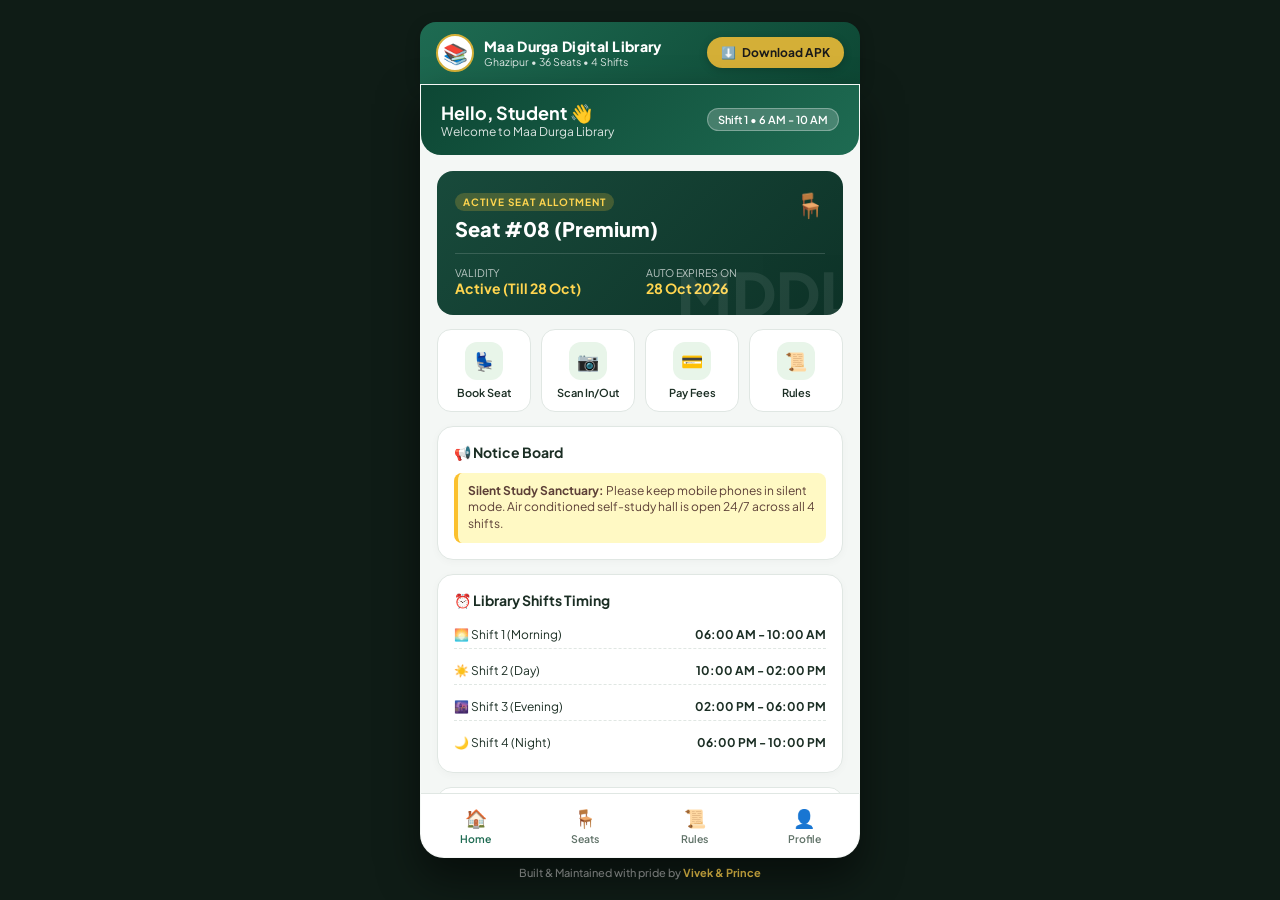
==== index.html @ 55b8a82a "feat: add database optimizations and UI transitions - Add database indices for query performance - E" ====
<!DOCTYPE html>
<html lang="en">
<head>
  <meta charset="UTF-8" />
  <meta name="viewport" content="width=device-width, initial-scale=1.0, maximum-scale=1.0, user-scalable=no" />
  <title>Maa Durga Digital Library</title>
  <link rel="preconnect" href="https://fonts.googleapis.com">
  <link rel="preconnect" href="https://fonts.gstatic.com" crossorigin>
  <link href="https://fonts.googleapis.com/css2?family=Plus+Jakarta+Sans:wght@400;500;600;700;800&display=swap" rel="stylesheet">
  <style>
    :root {
      --primary: #1E6B52;
      --primary-dark: #0D4734;
      --primary-light: #E8F5E9;
      --accent: #D4AF37;
      --bg: #F4F7F5;
      --surface: #FFFFFF;
      --text: #1B2E24;
      --muted: #617369;
      --border: #E0E7E3;
      --danger: #D32F2F;
      --warning: #F57C00;
      --success: #2E7D32;
    }

    * {
      box-sizing: border-box;
      margin: 0;
      padding: 0;
      font-family: 'Plus Jakarta Sans', sans-serif;
      -webkit-tap-highlight-color: transparent;
    }

    body {
      background: #0f1c16;
      color: var(--text);
      min-height: 100vh;
      display: flex;
      flex-direction: column;
      align-items: center;
      justify-content: center;
      padding: 12px;
    }

    /* Top banner bar */
    .top-action-bar {
      width: 100%;
      max-width: 440px;
      background: linear-gradient(135deg, #1E6B52, #0D4734);
      color: white;
      padding: 12px 16px;
      border-radius: 16px 16px 0 0;
      display: flex;
      align-items: center;
      justify-content: space-between;
      box-shadow: 0 4px 15px rgba(0,0,0,0.2);
    }

    .brand-info {
      display: flex;
      align-items: center;
      gap: 10px;
    }

    .brand-logo {
      width: 38px;
      height: 38px;
      background: white;
      border-radius: 50%;
      display: flex;
      align-items: center;
      justify-content: center;
      font-size: 20px;
      border: 2px solid var(--accent);
    }

    .brand-text h1 {
      font-size: 14px;
      font-weight: 800;
      letter-spacing: 0.3px;
    }

    .brand-text p {
      font-size: 10.5px;
      opacity: 0.85;
    }

    .btn-download {
      background: #D4AF37;
      color: #1A1A1A;
      font-weight: 700;
      font-size: 12px;
      padding: 8px 14px;
      border-radius: 20px;
      text-decoration: none;
      display: flex;
      align-items: center;
      gap: 6px;
      box-shadow: 0 2px 8px rgba(0,0,0,0.2);
      transition: transform 0.2s, background 0.2s;
    }

    .btn-download:hover {
      background: #E5C158;
      transform: scale(1.03);
    }

    /* Phone container */
    .phone-mockup {
      width: 100%;
      max-width: 440px;
      height: 86vh;
      max-height: 880px;
      background: var(--bg);
      border-radius: 0 0 24px 24px;
      overflow: hidden;
      display: flex;
      flex-direction: column;
      position: relative;
      box-shadow: 0 20px 40px rgba(0,0,0,0.5);
      border: 1px solid rgba(255,255,255,0.1);
    }

    /* Screen Views */
    .screen {
      flex: 1;
      overflow-y: auto;
      display: none;
      flex-direction: column;
      padding-bottom: 70px;
    }

    .screen.active {
      display: flex;
    }

    /* Header in App */
    .app-header {
      background: linear-gradient(135deg, var(--primary-dark), var(--primary));
      color: white;
      padding: 16px 20px;
      border-radius: 0 0 20px 20px;
      position: sticky;
      top: 0;
      z-index: 10;
    }

    .header-content {
      display: flex;
      justify-content: space-between;
      align-items: center;
    }

    .greeting {
      font-size: 18px;
      font-weight: 700;
    }

    .sub-greeting {
      font-size: 12px;
      opacity: 0.85;
    }

    .badge-shift {
      background: rgba(255,255,255,0.2);
      padding: 4px 10px;
      border-radius: 12px;
      font-size: 11px;
      font-weight: 600;
      border: 1px solid rgba(255,255,255,0.3);
    }

    /* Content Cards */
    .container {
      padding: 16px;
      display: flex;
      flex-direction: column;
      gap: 14px;
    }

    .card {
      background: var(--surface);
      border-radius: 16px;
      padding: 16px;
      border: 1px solid var(--border);
      box-shadow: 0 2px 8px rgba(0,0,0,0.03);
    }

    .card-title {
      font-size: 14px;
      font-weight: 700;
      color: var(--text);
      margin-bottom: 12px;
      display: flex;
      align-items: center;
      gap: 8px;
    }

    /* Membership status banner */
    .membership-card {
      background: linear-gradient(135deg, #184A3B, #0E3328);
      color: white;
      border-radius: 16px;
      padding: 18px;
      position: relative;
      overflow: hidden;
    }

    .membership-card::after {
      content: 'MDDL';
      position: absolute;
      right: -10px;
      bottom: -15px;
      font-size: 60px;
      font-weight: 900;
      opacity: 0.08;
      pointer-events: none;
    }

    .mem-grid {
      display: grid;
      grid-template-columns: 1fr 1fr;
      gap: 12px;
      margin-top: 12px;
      border-top: 1px solid rgba(255,255,255,0.15);
      padding-top: 12px;
    }

    .mem-item p {
      font-size: 10.5px;
      opacity: 0.7;
    }

    .mem-item h4 {
      font-size: 14px;
      font-weight: 700;
      color: #FFD54F;
    }

    /* Quick Actions */
    .action-grid {
      display: grid;
      grid-template-columns: repeat(4, 1fr);
      gap: 10px;
    }

    .action-btn {
      background: white;
      border: 1px solid var(--border);
      border-radius: 14px;
      padding: 12px 6px;
      display: flex;
      flex-direction: column;
      align-items: center;
      gap: 6px;
      cursor: pointer;
      transition: 0.2s;
    }

    .action-btn:hover {
      background: var(--primary-light);
      border-color: var(--primary);
    }

    .action-icon {
      width: 38px;
      height: 38px;
      background: var(--primary-light);
      border-radius: 12px;
      display: flex;
      align-items: center;
      justify-content: center;
      font-size: 18px;
    }

    .action-label {
      font-size: 11px;
      font-weight: 600;
      color: var(--text);
      text-align: center;
    }

    /* Shifts Tabs */
    .shifts-tab {
      display: flex;
      gap: 8px;
      overflow-x: auto;
      padding-bottom: 6px;
    }

    .shift-chip {
      background: white;
      border: 1px solid var(--border);
      padding: 8px 14px;
      border-radius: 20px;
      font-size: 12px;
      font-weight: 600;
      white-space: nowrap;
      cursor: pointer;
    }

    .shift-chip.active {
      background: var(--primary);
      color: white;
      border-color: var(--primary);
    }

    /* Seat Grid (36 Seats) */
    .seat-grid {
      display: grid;
      grid-template-columns: repeat(6, 1fr);
      gap: 8px;
      margin-top: 10px;
    }

    .seat-item {
      aspect-ratio: 1;
      border-radius: 10px;
      border: 1.5px solid var(--border);
      background: white;
      display: flex;
      flex-direction: column;
      align-items: center;
      justify-content: center;
      font-size: 11px;
      font-weight: 700;
      cursor: pointer;
      transition: 0.15s;
    }

    .seat-item.available {
      background: #E8F5E9;
      border-color: #81C784;
      color: #2E7D32;
    }

    .seat-item.occupied {
      background: #FFEBEE;
      border-color: #E57373;
      color: #C62828;
      cursor: not-allowed;
      opacity: 0.75;
    }

    .seat-item.selected {
      background: var(--primary);
      color: white;
      border-color: var(--accent);
      transform: scale(1.05);
      box-shadow: 0 3px 8px rgba(30,107,82,0.4);
    }

    /* Legend */
    .legend-row {
      display: flex;
      justify-content: space-around;
      margin-top: 12px;
      font-size: 11px;
      font-weight: 600;
    }

    .legend-item {
      display: flex;
      align-items: center;
      gap: 6px;
    }

    .dot {
      width: 10px;
      height: 10px;
      border-radius: 3px;
    }

    /* Bottom Navigation Bar */
    .bottom-nav {
      position: absolute;
      bottom: 0;
      left: 0;
      right: 0;
      background: white;
      border-top: 1px solid var(--border);
      display: flex;
      justify-content: space-around;
      padding: 8px 0;
      z-index: 20;
    }

    .nav-item {
      display: flex;
      flex-direction: column;
      align-items: center;
      gap: 3px;
      color: var(--muted);
      cursor: pointer;
      font-size: 10.5px;
      font-weight: 600;
      flex: 1;
      padding: 4px 0;
    }

    .nav-item.active {
      color: var(--primary);
    }

    .nav-item .nav-icon {
      font-size: 18px;
    }

    /* Modal / Popups */
    .modal-overlay {
      display: none;
      position: absolute;
      top: 0;
      left: 0;
      right: 0;
      bottom: 0;
      background: rgba(0,0,0,0.6);
      z-index: 100;
      align-items: center;
      justify-content: center;
      padding: 20px;
    }

    .modal-overlay.active {
      display: flex;
    }

    .modal-box {
      background: white;
      border-radius: 20px;
      padding: 22px;
      width: 100%;
      max-width: 360px;
      text-align: center;
      animation: popIn 0.25s ease-out;
    }

    @keyframes popIn {
      from { transform: scale(0.9); opacity: 0; }
      to { transform: scale(1); opacity: 1; }
    }

    .btn-primary {
      background: var(--primary);
      color: white;
      border: none;
      padding: 12px 18px;
      border-radius: 12px;
      font-weight: 700;
      font-size: 14px;
      width: 100%;
      cursor: pointer;
      margin-top: 14px;
    }

    .btn-secondary {
      background: transparent;
      color: var(--muted);
      border: none;
      padding: 8px;
      font-size: 12px;
      cursor: pointer;
      margin-top: 6px;
    }

    /* Dev branding tag */
    .dev-badge {
      text-align: center;
      font-size: 11px;
      color: rgba(255,255,255,0.6);
      margin-top: 8px;
      font-weight: 500;
    }

    .dev-badge strong {
      color: #FFD54F;
    }
  </style>
</head>
<body>

  <!-- Top Action Bar with Download APK Button -->
  <div class="top-action-bar">
    <div class="brand-info">
      <div class="brand-logo">📚</div>
      <div class="brand-text">
        <h1>Maa Durga Digital Library</h1>
        <p>Ghazipur • 36 Seats • 4 Shifts</p>
      </div>
    </div>
    <!-- Direct link to release APK in repo -->
    <a href="https://github.com/vivekverma32445/digital-library-app/releases/latest" id="apkDownloadLink" class="btn-download" target="_blank">
      <span>⬇️</span> Download APK
    </a>
  </div>

  <!-- Mobile Screen Mockup -->
  <div class="phone-mockup">

    <!-- SCREEN 1: HOME SCREEN -->
    <div id="screen-home" class="screen active">
      <div class="app-header">
        <div class="header-content">
          <div>
            <div class="greeting">Hello, Student 👋</div>
            <div class="sub-greeting">Welcome to Maa Durga Library</div>
          </div>
          <div class="badge-shift">Shift 1 • 6 AM - 10 AM</div>
        </div>
      </div>

      <div class="container">
        <!-- Membership Card -->
        <div class="membership-card">
          <div style="display:flex; justify-content:space-between; align-items:flex-start;">
            <div>
              <span style="font-size:10px; text-transform:uppercase; letter-spacing:1px; background:rgba(212,175,55,0.25); color:#FFD54F; padding:3px 8px; border-radius:10px; font-weight:700;">Active Seat Allotment</span>
              <h3 style="font-size:20px; font-weight:800; margin-top:6px;">Seat #08 (Premium)</h3>
            </div>
            <span style="font-size:24px;">🪑</span>
          </div>
          <div class="mem-grid">
            <div class="mem-item">
              <p>VALIDITY</p>
              <h4>Active (Till 28 Oct)</h4>
            </div>
            <div class="mem-item">
              <p>AUTO EXPIRES ON</p>
              <h4>28 Oct 2026</h4>
            </div>
          </div>
        </div>

        <!-- Quick Actions -->
        <div class="action-grid">
          <div class="action-btn" onclick="showScreen('screen-seats')">
            <div class="action-icon">💺</div>
            <div class="action-label">Book Seat</div>
          </div>
          <div class="action-btn" onclick="showQrModal()">
            <div class="action-icon">📷</div>
            <div class="action-label">Scan In/Out</div>
          </div>
          <div class="action-btn" onclick="showPayModal()">
            <div class="action-icon">💳</div>
            <div class="action-label">Pay Fees</div>
          </div>
          <div class="action-btn" onclick="showScreen('screen-rules')">
            <div class="action-icon">📜</div>
            <div class="action-label">Rules</div>
          </div>
        </div>

        <!-- Library Announcements -->
        <div class="card">
          <div class="card-title">📢 Notice Board</div>
          <div style="background:#FFF9C4; border-left:4px solid #FBC02D; padding:10px; border-radius:8px; font-size:12px; color:#5D4037; line-height:1.4;">
            <strong>Silent Study Sanctuary:</strong> Please keep mobile phones in silent mode. Air conditioned self-study hall is open 24/7 across all 4 shifts.
          </div>
        </div>

        <!-- Shifts Timetable -->
        <div class="card">
          <div class="card-title">⏰ Library Shifts Timing</div>
          <div style="display:flex; flex-direction:column; gap:8px; font-size:12px;">
            <div style="display:flex; justify-content:space-between; padding:6px 0; border-bottom:1px dashed var(--border);">
              <span>🌅 Shift 1 (Morning)</span>
              <strong>06:00 AM - 10:00 AM</strong>
            </div>
            <div style="display:flex; justify-content:space-between; padding:6px 0; border-bottom:1px dashed var(--border);">
              <span>☀️ Shift 2 (Day)</span>
              <strong>10:00 AM - 02:00 PM</strong>
            </div>
            <div style="display:flex; justify-content:space-between; padding:6px 0; border-bottom:1px dashed var(--border);">
              <span>🌆 Shift 3 (Evening)</span>
              <strong>02:00 PM - 06:00 PM</strong>
            </div>
            <div style="display:flex; justify-content:space-between; padding:6px 0;">
              <span>🌙 Shift 4 (Night)</span>
              <strong>06:00 PM - 10:00 PM</strong>
            </div>
          </div>
        </div>

        <!-- Developer Attribution -->
        <div style="text-align:center; padding:12px; background:white; border-radius:14px; border:1px solid var(--border);">
          <div style="font-size:12px; font-weight:700; color:var(--primary);">Created by Vivek & Prince</div>
          <div style="font-size:10px; color:var(--muted); margin-top:2px;">Lead Software Developers • Maa Durga Digital Library App</div>
        </div>
      </div>
    </div>

    <!-- SCREEN 2: SEATS SELECTION (36 Seats) -->
    <div id="screen-seats" class="screen">
      <div class="app-header">
        <div class="header-content">
          <div class="greeting">Seat Allocation (36 Seats)</div>
          <div style="font-size:11px; opacity:0.9;">Multi-Shift Booking Enabled</div>
        </div>
      </div>

      <div class="container">
        <!-- Shift Selector Chips -->
        <div class="shifts-tab">
          <div class="shift-chip active" onclick="selectShift(1, this)">Shift 1 (6AM-10AM)</div>
          <div class="shift-chip" onclick="selectShift(2, this)">Shift 2 (10AM-2PM)</div>
          <div class="shift-chip" onclick="selectShift(3, this)">Shift 3 (2PM-6PM)</div>
          <div class="shift-chip" onclick="selectShift(4, this)">Shift 4 (6PM-10PM)</div>
        </div>

        <!-- Seats Grid -->
        <div class="card">
          <div style="display:flex; justify-content:space-between; align-items:center;">
            <div class="card-title" style="margin-bottom:0;">Select Your Seat</div>
            <span id="seat-status-text" style="font-size:11px; font-weight:600; color:var(--primary);">Seat #08 Selected</span>
          </div>

          <div class="seat-grid" id="seatsContainer">
            <!-- 36 Seats rendered via JS -->
          </div>

          <!-- Legend -->
          <div class="legend-row">
            <div class="legend-item"><span class="dot" style="background:#81C784;"></span> Available</div>
            <div class="legend-item"><span class="dot" style="background:#E57373;"></span> Occupied</div>
            <div class="legend-item"><span class="dot" style="background:#1E6B52;"></span> Selected</div>
          </div>
        </div>

        <button class="btn-primary" onclick="showBookingConfirm()">Proceed with Selected Seat</button>
      </div>
    </div>

    <!-- SCREEN 3: RULES & COMPLAINTS -->
    <div id="screen-rules" class="screen">
      <div class="app-header">
        <div class="header-content">
          <div class="greeting">Rules & Help Desk</div>
          <div style="font-size:11px; opacity:0.9;">Direct Admin Response</div>
        </div>
      </div>

      <div class="container">
        <div class="card">
          <div class="card-title">📖 Library Sanctuary Rules</div>
          <ul style="font-size:12px; color:#444; line-height:1.6; padding-left:18px;">
            <li>Pin-drop silence must be maintained in the study hall.</li>
            <li>Seat is allotted for chosen shift only; extend via app for multiple shifts.</li>
            <li>High speed WiFi & RO chilled water is free for all members.</li>
            <li>QR Code scanning is mandatory during entry and exit.</li>
          </ul>
        </div>

        <div class="card">
          <div class="card-title">✍️ Submit Feedback / Complaint</div>
          <input type="text" placeholder="Your Name" style="width:100%; padding:10px; border-radius:8px; border:1px solid var(--border); font-size:12px; margin-bottom:8px;">
          <textarea placeholder="Describe your complaint (AC, Light, WiFi, Noise)..." rows="3" style="width:100%; padding:10px; border-radius:8px; border:1px solid var(--border); font-size:12px;"></textarea>
          <button class="btn-primary" onclick="alert('Complaint submitted successfully! Admin will reply shortly in your notifications.')">Send to Admin</button>
        </div>
      </div>
    </div>

    <!-- SCREEN 4: PROFILE & ABOUT -->
    <div id="screen-profile" class="screen">
      <div class="app-header">
        <div class="header-content">
          <div class="greeting">Student Profile</div>
          <div style="font-size:11px; opacity:0.9;">Maa Durga Digital Library</div>
        </div>
      </div>

      <div class="container">
        <div class="card" style="text-align:center; padding:24px 16px;">
          <div style="width:70px; height:70px; background:var(--primary-light); border:2px solid var(--primary); border-radius:50%; margin:0 auto 10px; display:flex; align-items:center; justify-content:center; font-size:32px;">
            👤
          </div>
          <h3 style="font-size:17px; font-weight:700;">Vivek Verma</h3>
          <p style="font-size:12px; color:var(--muted); margin-top:2px;">ID: DL-2026-00042 • Member</p>
          <div style="display:inline-block; background:#E8F5E9; color:#2E7D32; font-size:11px; font-weight:700; padding:4px 12px; border-radius:20px; margin-top:8px;">
            Active Admission
          </div>
        </div>

        <div class="card">
          <div class="card-title">👨‍💻 Developer Credits</div>
          <p style="font-size:12.5px; line-height:1.5; color:#333;">
            This complete digital library self-study system is built and maintained by:
          </p>
          <div style="margin-top:10px; padding:12px; background:var(--primary-light); border-radius:10px; border:1px solid rgba(30,107,82,0.2);">
            <strong style="color:var(--primary); font-size:14px;">Vivek & Prince</strong>
            <div style="font-size:11px; color:#555; margin-top:2px;">Lead Software Architects & Android Developers</div>
          </div>
        </div>

        <div class="card">
          <div class="card-title">📱 Download App for Android</div>
          <p style="font-size:12px; color:#555; margin-bottom:12px;">
            Install the native Android app on your phone for offline QR access and daily notifications.
          </p>
          <a href="https://github.com/vivekverma32445/digital-library-app/releases/latest" class="btn-primary" style="display:block; text-align:center; text-decoration:none;">Download APK Now</a>
        </div>
      </div>
    </div>

    <!-- Bottom Navigation Bar -->
    <div class="bottom-nav">
      <div class="nav-item active" onclick="showScreen('screen-home', this)">
        <span class="nav-icon">🏠</span>
        <span>Home</span>
      </div>
      <div class="nav-item" onclick="showScreen('screen-seats', this)">
        <span class="nav-icon">🪑</span>
        <span>Seats</span>
      </div>
      <div class="nav-item" onclick="showScreen('screen-rules', this)">
        <span class="nav-icon">📜</span>
        <span>Rules</span>
      </div>
      <div class="nav-item" onclick="showScreen('screen-profile', this)">
        <span class="nav-icon">👤</span>
        <span>Profile</span>
      </div>
    </div>

    <!-- MODAL: QR SCANNER -->
    <div id="modal-qr" class="modal-overlay">
      <div class="modal-box">
        <div style="font-size:40px; margin-bottom:10px;">📸</div>
        <h3 style="font-size:16px; font-weight:700;">Library Attendance Scanner</h3>
        <p style="font-size:12px; color:var(--muted); margin:8px 0 16px;">Scan the entrance QR code at Maa Durga Library Gate to mark In/Out attendance.</p>
        <div style="width:160px; height:160px; border:3px dashed var(--primary); border-radius:16px; margin:0 auto; display:flex; align-items:center; justify-content:center; background:#FAFAFA;">
          <span style="font-size:12px; color:var(--muted);">Align QR in frame</span>
        </div>
        <button class="btn-primary" onclick="alert('Attendance Marked: Checked-IN Successfully at ' + new Date().toLocaleTimeString()); hideModal('modal-qr')">Simulate Scan In</button>
        <button class="btn-secondary" onclick="hideModal('modal-qr')">Close</button>
      </div>
    </div>

    <!-- MODAL: PAYMENT QR -->
    <div id="modal-pay" class="modal-overlay">
      <div class="modal-box">
        <div style="font-size:36px; margin-bottom:6px;">💳</div>
        <h3 style="font-size:16px; font-weight:700;">UPI Fee Payment</h3>
        <p style="font-size:12px; color:var(--muted); margin-bottom:14px;">Scan with PhonePe / GPay / Paytm</p>
        <div style="background:#F5F5F5; padding:12px; border-radius:12px; display:inline-block; border:1px solid #DDD;">
          <div style="font-size:80px; line-height:1;">🏁</div>
          <div style="font-size:11px; font-weight:700; color:var(--primary); margin-top:4px;">UPI: library@upi</div>
        </div>
        <p style="font-size:13px; font-weight:700; color:var(--text); margin-top:10px;">Monthly Fee: ₹400 / Shift</p>
        <button class="btn-primary" onclick="alert('Payment Proof Submitted! Admin will verify and activate your seat.'); hideModal('modal-pay')">I Have Paid (Submit Proof)</button>
        <button class="btn-secondary" onclick="hideModal('modal-pay')">Close</button>
      </div>
    </div>

  </div>

  <div class="dev-badge">
    Built & Maintained with pride by <strong>Vivek & Prince</strong>
  </div>

  <script>
    // Tab Navigation Logic
    function showScreen(screenId, navEl) {
      document.querySelectorAll('.screen').forEach(s => s.classList.remove('active'));
      document.getElementById(screenId).classList.add('active');

      if (navEl) {
        document.querySelectorAll('.nav-item').forEach(n => n.classList.remove('active'));
        navEl.classList.add('active');
      }
    }

    function showQrModal() {
      document.getElementById('modal-qr').classList.add('active');
    }

    function showPayModal() {
      document.getElementById('modal-pay').classList.add('active');
    }

    function hideModal(id) {
      document.getElementById(id).classList.remove('active');
    }

    // 36 Seats Generator with state
    let selectedSeat = 8;
    const occupiedSeatsByShift = {
      1: [2, 5, 8, 14, 19, 23, 30],
      2: [1, 3, 7, 12, 22, 28, 35],
      3: [4, 9, 15, 18, 26, 32],
      4: [6, 11, 17, 21, 25, 31, 36]
    };
    let currentShift = 1;

    function renderSeats() {
      const container = document.getElementById('seatsContainer');
      container.innerHTML = '';
      const occupied = occupiedSeatsByShift[currentShift] || [];

      for (let i = 1; i <= 36; i++) {
        const seat = document.createElement('div');
        seat.className = 'seat-item';
        seat.innerText = i < 10 ? '0' + i : i;

        if (i === selectedSeat) {
          seat.classList.add('selected');
        } else if (occupied.includes(i)) {
          seat.classList.add('occupied');
        } else {
          seat.classList.add('available');
          seat.onclick = () => {
            selectedSeat = i;
            document.getElementById('seat-status-text').innerText = 'Seat #' + (i < 10 ? '0' + i : i) + ' Selected';
            renderSeats();
          };
        }
        container.appendChild(seat);
      }
    }

    function selectShift(shiftNum, el) {
      currentShift = shiftNum;
      document.querySelectorAll('.shift-chip').forEach(c => c.classList.remove('active'));
      el.classList.add('active');
      renderSeats();
    }

    function showBookingConfirm() {
      alert('Seat #' + selectedSeat + ' in Shift ' + currentShift + ' reserved! Proceed to pay monthly fees via UPI.');
      showPayModal();
    }

    // Auto adapt GitHub repo download link from window URL
    window.addEventListener('DOMContentLoaded', () => {
      renderSeats();
      const currentHost = window.location.hostname;
      const currentPath = window.location.pathname.split('/')[1];
      if (currentHost.includes('github.io') && currentPath) {
        const username = currentHost.split('.')[0];
        const repo = currentPath;
        const releaseUrl = `https://github.com/${username}/${repo}/releases/latest`;
        const link = document.getElementById('apkDownloadLink');
        if (link) link.href = releaseUrl;
      }
    });
  </script>
</body>
</html>
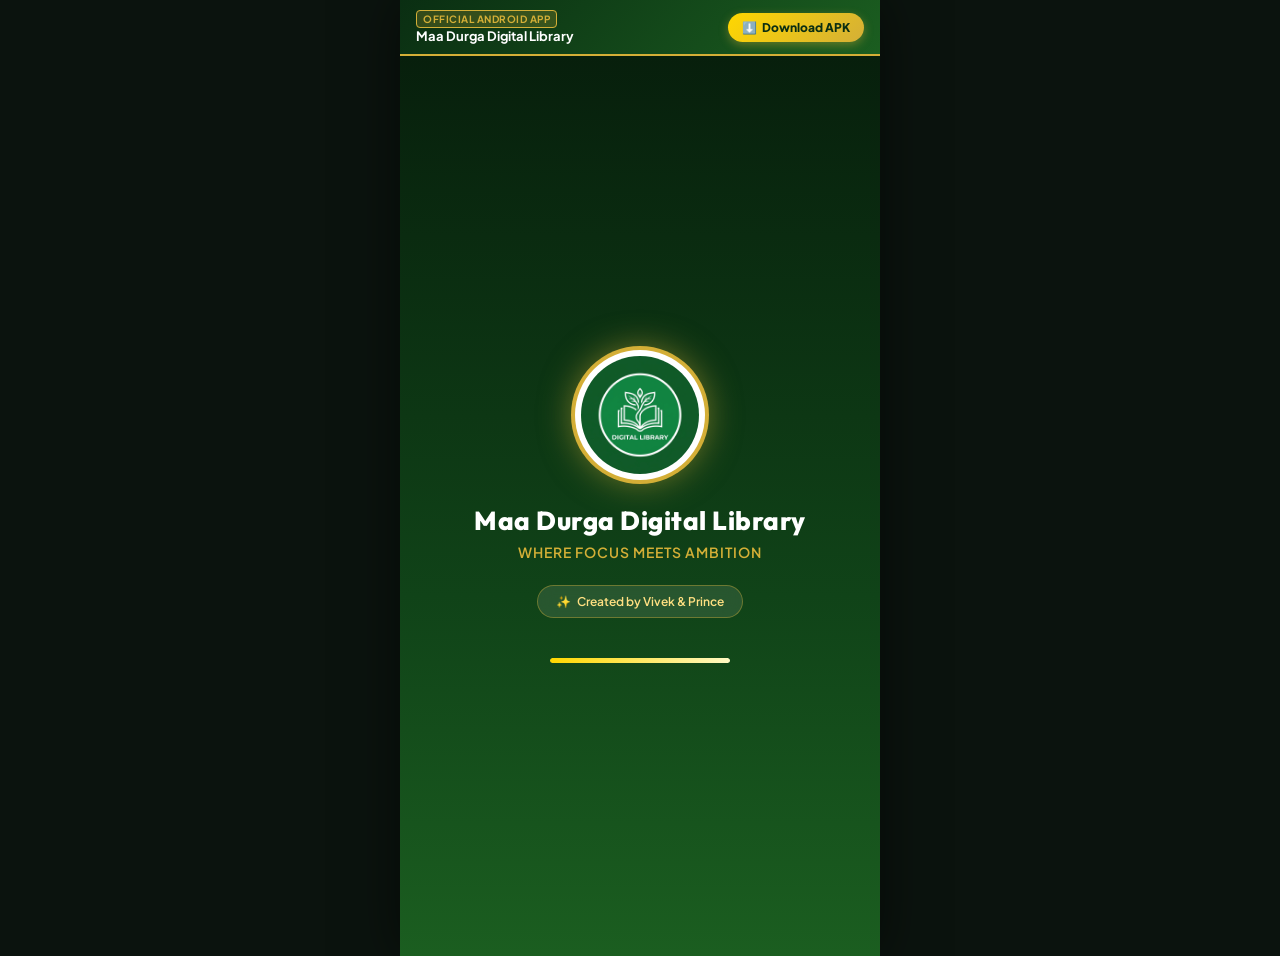
==== commit 3a9fdd91: "style: update UI theme and project metadata Refreshed the design system with new color variables and" ====
--- a/index.html
+++ b/index.html
@@ -1,848 +1,1670 @@
 <!DOCTYPE html>
 <html lang="en">
 <head>
-  <meta charset="UTF-8" />
-  <meta name="viewport" content="width=device-width, initial-scale=1.0, maximum-scale=1.0, user-scalable=no" />
-  <title>Maa Durga Digital Library</title>
+  <meta charset="UTF-8">
+  <meta name="viewport" content="width=device-width, initial-scale=1.0, maximum-scale=1.0, user-scalable=no">
+  <title>Maa Durga Digital Library - Official Portal</title>
+  <meta name="description" content="Official Portal of Maa Durga Digital Library - 36 Reserved AC Seats, 4 Flexible Shifts, Real-time Attendance & Student ID Card. Created by Vivek & Prince.">
   <link rel="preconnect" href="https://fonts.googleapis.com">
   <link rel="preconnect" href="https://fonts.gstatic.com" crossorigin>
-  <link href="https://fonts.googleapis.com/css2?family=Plus+Jakarta+Sans:wght@400;500;600;700;800&display=swap" rel="stylesheet">
+  <link href="https://fonts.googleapis.com/css2?family=Outfit:wght@400;500;600;700;800&family=Plus+Jakarta+Sans:wght@400;500;600;700&display=swap" rel="stylesheet">
   <style>
     :root {
-      --primary: #1E6B52;
-      --primary-dark: #0D4734;
-      --primary-light: #E8F5E9;
-      --accent: #D4AF37;
-      --bg: #F4F7F5;
+      --primary: #1B5E20;
+      --primary-dark: #0A2E12;
+      --primary-light: #2E7D32;
+      --primary-subtle: #E8F5E9;
+      --gold: #D4AF37;
+      --gold-dark: #B8860B;
+      --gold-light: #FFF9E6;
+      --accent: #E65100;
+      --bg: #F4F6F9;
       --surface: #FFFFFF;
-      --text: #1B2E24;
-      --muted: #617369;
-      --border: #E0E7E3;
-      --danger: #D32F2F;
-      --warning: #F57C00;
-      --success: #2E7D32;
+      --text: #0F172A;
+      --text-muted: #64748B;
+      --border: #E2E8F0;
+      --error: #DC2626;
+      --success: #16A34A;
+      --occupied: #E11D48;
+      --radius-sm: 8px;
+      --radius-md: 14px;
+      --radius-lg: 20px;
+      --shadow-sm: 0 2px 8px rgba(0,0,0,0.06);
+      --shadow-md: 0 6px 20px rgba(0,0,0,0.08);
+      --shadow-lg: 0 12px 32px rgba(10,46,18,0.15);
     }
 
     * {
       box-sizing: border-box;
       margin: 0;
       padding: 0;
-      font-family: 'Plus Jakarta Sans', sans-serif;
+      font-family: 'Plus Jakarta Sans', -apple-system, BlinkMacSystemFont, sans-serif;
       -webkit-tap-highlight-color: transparent;
     }
 
     body {
-      background: #0f1c16;
+      background: #0B130E;
       color: var(--text);
+      display: flex;
+      justify-content: center;
       min-height: 100vh;
+      overflow-x: hidden;
+    }
+
+    /* Mobile Container Frame */
+    .app-shell {
+      width: 100%;
+      max-width: 480px;
+      background: var(--bg);
+      min-height: 100vh;
+      position: relative;
       display: flex;
       flex-direction: column;
-      align-items: center;
+      box-shadow: 0 0 50px rgba(0,0,0,0.5);
+    }
+
+    /* Top Download APK Banner */
+    .top-apk-banner {
+      background: linear-gradient(135deg, #0A2E12 0%, #1B5E20 100%);
+      color: #fff;
+      padding: 10px 16px;
+      display: flex;
+      align-items: center;
+      justify-content: space-between;
+      gap: 12px;
+      border-bottom: 2px solid var(--gold);
+      position: sticky;
+      top: 0;
+      z-index: 1000;
+      font-size: 13px;
+    }
+    .top-apk-banner .badge {
+      background: rgba(212,175,55,0.2);
+      border: 1px solid var(--gold);
+      color: var(--gold);
+      font-weight: 700;
+      font-size: 10px;
+      padding: 2px 6px;
+      border-radius: 4px;
+      text-transform: uppercase;
+      letter-spacing: 0.5px;
+    }
+    .top-apk-banner .btn-dl-apk {
+      background: linear-gradient(135deg, #FFD700 0%, #D4AF37 100%);
+      color: #0A2E12;
+      text-decoration: none;
+      font-weight: 800;
+      font-size: 12px;
+      padding: 7px 14px;
+      border-radius: 20px;
+      display: inline-flex;
+      align-items: center;
+      gap: 5px;
+      box-shadow: 0 3px 10px rgba(212,175,55,0.4);
+      transition: transform 0.2s;
+      white-space: nowrap;
+    }
+    .top-apk-banner .btn-dl-apk:active {
+      transform: scale(0.95);
+    }
+
+    /* Screens & Viewport */
+    .screen {
+      display: none;
+      flex-direction: column;
+      flex: 1;
+      overflow-y: auto;
+      padding-bottom: 85px; /* for bottom nav */
+    }
+    .screen.active {
+      display: flex;
+    }
+    .screen.no-nav {
+      padding-bottom: 0;
+    }
+
+    /* Splash Screen */
+    #screen-splash {
+      background: linear-gradient(180deg, #071F0C 0%, #104318 60%, #1B5E20 100%);
+      color: white;
       justify-content: center;
-      padding: 12px;
-    }
-
-    /* Top banner bar */
-    .top-action-bar {
+      align-items: center;
+      text-align: center;
+      padding: 30px 24px;
+      min-height: 100vh;
+      position: relative;
+    }
+    .splash-logo-box {
+      width: 130px;
+      height: 130px;
+      border-radius: 50%;
+      background: #ffffff;
+      padding: 6px;
+      box-shadow: 0 0 35px rgba(212,175,55,0.6), 0 0 0 4px var(--gold);
+      margin-bottom: 24px;
+      animation: pulseGlow 2.5s infinite alternate;
+    }
+    .splash-logo-box img {
       width: 100%;
-      max-width: 440px;
-      background: linear-gradient(135deg, #1E6B52, #0D4734);
+      height: 100%;
+      border-radius: 50%;
+      object-fit: cover;
+    }
+    @keyframes pulseGlow {
+      0% { box-shadow: 0 0 20px rgba(212,175,55,0.4), 0 0 0 3px var(--gold); }
+      100% { box-shadow: 0 0 45px rgba(255,215,0,0.8), 0 0 0 6px #FFE57F; }
+    }
+    .splash-title {
+      font-family: 'Outfit', sans-serif;
+      font-size: 26px;
+      font-weight: 800;
+      letter-spacing: 0.5px;
+      color: #FFFFFF;
+      margin-bottom: 6px;
+    }
+    .splash-sub {
+      color: var(--gold);
+      font-size: 14px;
+      font-weight: 600;
+      letter-spacing: 1px;
+      text-transform: uppercase;
+      margin-bottom: 24px;
+    }
+    .credit-tag {
+      background: rgba(255,255,255,0.1);
+      backdrop-filter: blur(8px);
+      border: 1px solid rgba(212,175,55,0.4);
+      padding: 8px 18px;
+      border-radius: 20px;
+      font-size: 12px;
+      color: #FFE082;
+      font-weight: 600;
+      display: inline-flex;
+      align-items: center;
+      gap: 6px;
+      margin-bottom: 40px;
+    }
+    .progress-bar-wrap {
+      width: 180px;
+      height: 5px;
+      background: rgba(255,255,255,0.2);
+      border-radius: 10px;
+      overflow: hidden;
+      margin: 0 auto;
+    }
+    .progress-bar-fill {
+      height: 100%;
+      width: 0%;
+      background: linear-gradient(90deg, #FFD700, #FFF9C4);
+      border-radius: 10px;
+      animation: fillProgress 1.8s ease-in-out forwards;
+    }
+    @keyframes fillProgress {
+      0% { width: 0%; }
+      100% { width: 100%; }
+    }
+
+    /* Welcome / Role Choice */
+    #screen-welcome {
+      background: #FFFFFF;
+      padding: 40px 24px 24px;
+      display: none;
+      flex-direction: column;
+      justify-content: space-between;
+      min-height: 100vh;
+    }
+    .role-card {
+      background: var(--surface);
+      border: 2px solid var(--border);
+      border-radius: var(--radius-lg);
+      padding: 20px;
+      display: flex;
+      align-items: center;
+      gap: 16px;
+      cursor: pointer;
+      transition: all 0.25s ease;
+      margin-bottom: 16px;
+      box-shadow: var(--shadow-sm);
+    }
+    .role-card:active, .role-card:hover {
+      border-color: var(--primary);
+      background: var(--primary-subtle);
+      transform: translateY(-2px);
+    }
+    .role-card.admin:active, .role-card.admin:hover {
+      border-color: var(--gold-dark);
+      background: var(--gold-light);
+    }
+    .role-icon {
+      width: 52px;
+      height: 52px;
+      border-radius: 14px;
+      background: var(--primary-subtle);
+      color: var(--primary);
+      display: flex;
+      align-items: center;
+      justify-content: center;
+      font-size: 26px;
+      flex-shrink: 0;
+    }
+    .role-card.admin .role-icon {
+      background: var(--gold-light);
+      color: var(--gold-dark);
+    }
+
+    /* Auth Screens (Login / Register) */
+    .auth-header {
+      background: linear-gradient(145deg, #0A2E12 0%, #1B5E20 100%);
+      padding: 30px 24px;
       color: white;
-      padding: 12px 16px;
-      border-radius: 16px 16px 0 0;
+      border-radius: 0 0 24px 24px;
+      margin-bottom: 24px;
+    }
+    .form-box {
+      padding: 0 20px 24px;
+    }
+    .form-group {
+      margin-bottom: 18px;
+    }
+    .form-group label {
+      display: block;
+      font-size: 13px;
+      font-weight: 700;
+      color: var(--text);
+      margin-bottom: 6px;
+    }
+    .input-wrap {
+      position: relative;
+      display: flex;
+      align-items: center;
+    }
+    .input-wrap input {
+      width: 100%;
+      height: 48px;
+      padding: 10px 14px 10px 42px;
+      font-size: 15px;
+      border: 1.5px solid var(--border);
+      border-radius: var(--radius-md);
+      background: var(--surface);
+      outline: none;
+      transition: border-color 0.2s;
+    }
+    .input-wrap input:focus {
+      border-color: var(--primary);
+      box-shadow: 0 0 0 3px rgba(27,94,32,0.12);
+    }
+    .input-icon {
+      position: absolute;
+      left: 14px;
+      font-size: 18px;
+      color: var(--text-muted);
+      pointer-events: none;
+    }
+    .toggle-pwd {
+      position: absolute;
+      right: 14px;
+      cursor: pointer;
+      font-size: 18px;
+      color: var(--text-muted);
+    }
+    .strength-bar {
+      height: 4px;
+      border-radius: 2px;
+      background: #E2E8F0;
+      margin-top: 6px;
+      overflow: hidden;
+    }
+    .strength-fill {
+      height: 100%;
+      width: 0%;
+      transition: all 0.3s;
+    }
+
+    /* Buttons */
+    .btn-primary {
+      background: linear-gradient(135deg, #1B5E20 0%, #2E7D32 100%);
+      color: white;
+      border: none;
+      width: 100%;
+      height: 50px;
+      border-radius: var(--radius-md);
+      font-size: 15px;
+      font-weight: 700;
+      cursor: pointer;
+      display: flex;
+      align-items: center;
+      justify-content: center;
+      gap: 8px;
+      box-shadow: 0 4px 14px rgba(27,94,32,0.3);
+      transition: all 0.2s;
+    }
+    .btn-primary:active {
+      transform: scale(0.98);
+    }
+    .btn-gold {
+      background: linear-gradient(135deg, #FFD700 0%, #D4AF37 100%);
+      color: #0A2E12;
+      border: none;
+      font-weight: 800;
+      box-shadow: 0 4px 14px rgba(212,175,55,0.4);
+    }
+
+    /* App Header / Navigation */
+    .app-topbar {
+      background: var(--surface);
+      padding: 14px 20px;
       display: flex;
       align-items: center;
       justify-content: space-between;
-      box-shadow: 0 4px 15px rgba(0,0,0,0.2);
-    }
-
-    .brand-info {
+      border-bottom: 1px solid var(--border);
+      position: sticky;
+      top: 48px; /* below top-apk-banner */
+      z-index: 100;
+    }
+    .user-badge {
+      display: flex;
+      align-items: center;
+      gap: 12px;
+    }
+    .avatar-circle {
+      width: 42px;
+      height: 42px;
+      border-radius: 50%;
+      background: linear-gradient(135deg, #1B5E20, #D4AF37);
+      color: white;
+      font-weight: 700;
+      display: flex;
+      align-items: center;
+      justify-content: center;
+      font-size: 16px;
+      box-shadow: 0 2px 8px rgba(0,0,0,0.12);
+    }
+    .header-icons {
       display: flex;
       align-items: center;
       gap: 10px;
     }
-
-    .brand-logo {
+    .icon-btn {
       width: 38px;
       height: 38px;
-      background: white;
       border-radius: 50%;
+      border: 1px solid var(--border);
+      background: var(--surface);
       display: flex;
       align-items: center;
       justify-content: center;
+      font-size: 18px;
+      cursor: pointer;
+      position: relative;
+    }
+    .badge-dot {
+      position: absolute;
+      top: 6px;
+      right: 6px;
+      width: 8px;
+      height: 8px;
+      border-radius: 50%;
+      background: #E11D48;
+    }
+
+    /* Bottom Navigation Bar */
+    .bottom-nav {
+      position: fixed;
+      bottom: 0;
+      width: 100%;
+      max-width: 480px;
+      background: var(--surface);
+      border-top: 1px solid var(--border);
+      display: flex;
+      justify-content: space-around;
+      padding: 8px 0 12px;
+      z-index: 500;
+      box-shadow: 0 -4px 16px rgba(0,0,0,0.06);
+    }
+    .nav-item {
+      display: flex;
+      flex-direction: column;
+      align-items: center;
+      font-size: 11px;
+      color: var(--text-muted);
+      cursor: pointer;
+      gap: 4px;
+      font-weight: 600;
+      flex: 1;
+    }
+    .nav-item .nav-icon {
       font-size: 20px;
-      border: 2px solid var(--accent);
-    }
-
-    .brand-text h1 {
-      font-size: 14px;
-      font-weight: 800;
-      letter-spacing: 0.3px;
-    }
-
-    .brand-text p {
-      font-size: 10.5px;
-      opacity: 0.85;
-    }
-
-    .btn-download {
-      background: #D4AF37;
-      color: #1A1A1A;
-      font-weight: 700;
-      font-size: 12px;
-      padding: 8px 14px;
-      border-radius: 20px;
-      text-decoration: none;
-      display: flex;
-      align-items: center;
-      gap: 6px;
-      box-shadow: 0 2px 8px rgba(0,0,0,0.2);
-      transition: transform 0.2s, background 0.2s;
-    }
-
-    .btn-download:hover {
-      background: #E5C158;
-      transform: scale(1.03);
-    }
-
-    /* Phone container */
-    .phone-mockup {
-      width: 100%;
-      max-width: 440px;
-      height: 86vh;
-      max-height: 880px;
-      background: var(--bg);
-      border-radius: 0 0 24px 24px;
+      transition: transform 0.2s;
+    }
+    .nav-item.active {
+      color: var(--primary);
+    }
+    .nav-item.active .nav-icon {
+      transform: translateY(-2px);
+    }
+
+    /* Cards & Layout */
+    .content-pad {
+      padding: 18px 18px;
+    }
+    .hero-card {
+      background: linear-gradient(145deg, #0A2E12 0%, #1B5E20 70%, #2E7D32 100%);
+      color: white;
+      border-radius: var(--radius-lg);
+      padding: 22px;
+      margin-bottom: 20px;
+      box-shadow: var(--shadow-md);
+      position: relative;
       overflow: hidden;
-      display: flex;
-      flex-direction: column;
-      position: relative;
-      box-shadow: 0 20px 40px rgba(0,0,0,0.5);
-      border: 1px solid rgba(255,255,255,0.1);
-    }
-
-    /* Screen Views */
-    .screen {
-      flex: 1;
-      overflow-y: auto;
-      display: none;
-      flex-direction: column;
-      padding-bottom: 70px;
-    }
-
-    .screen.active {
-      display: flex;
-    }
-
-    /* Header in App */
-    .app-header {
-      background: linear-gradient(135deg, var(--primary-dark), var(--primary));
-      color: white;
-      padding: 16px 20px;
-      border-radius: 0 0 20px 20px;
-      position: sticky;
-      top: 0;
-      z-index: 10;
-    }
-
-    .header-content {
-      display: flex;
-      justify-content: space-between;
-      align-items: center;
-    }
-
-    .greeting {
-      font-size: 18px;
-      font-weight: 700;
-    }
-
-    .sub-greeting {
-      font-size: 12px;
-      opacity: 0.85;
-    }
-
-    .badge-shift {
-      background: rgba(255,255,255,0.2);
-      padding: 4px 10px;
-      border-radius: 12px;
-      font-size: 11px;
-      font-weight: 600;
-      border: 1px solid rgba(255,255,255,0.3);
-    }
-
-    /* Content Cards */
-    .container {
-      padding: 16px;
-      display: flex;
-      flex-direction: column;
-      gap: 14px;
-    }
-
-    .card {
+    }
+    .hero-card::after {
+      content: '';
+      position: absolute;
+      right: -30px;
+      bottom: -30px;
+      width: 130px;
+      height: 130px;
+      border-radius: 50%;
+      background: rgba(212,175,55,0.15);
+      pointer-events: none;
+    }
+    .stat-grid {
+      display: grid;
+      grid-template-columns: repeat(2, 1fr);
+      gap: 12px;
+      margin-bottom: 20px;
+    }
+    .stat-card {
       background: var(--surface);
-      border-radius: 16px;
+      border-radius: var(--radius-md);
       padding: 16px;
       border: 1px solid var(--border);
-      box-shadow: 0 2px 8px rgba(0,0,0,0.03);
-    }
-
-    .card-title {
-      font-size: 14px;
+      box-shadow: var(--shadow-sm);
+    }
+    .stat-val {
+      font-size: 22px;
+      font-weight: 800;
+      color: var(--primary);
+      margin-top: 4px;
+    }
+
+    /* Seat Floor Map */
+    .shift-tabs {
+      display: flex;
+      gap: 6px;
+      background: var(--surface);
+      padding: 6px;
+      border-radius: var(--radius-md);
+      border: 1px solid var(--border);
+      margin-bottom: 16px;
+      overflow-x: auto;
+    }
+    .shift-tab {
+      flex: 1;
+      padding: 8px 10px;
+      text-align: center;
+      border-radius: var(--radius-sm);
+      font-size: 12px;
       font-weight: 700;
-      color: var(--text);
-      margin-bottom: 12px;
-      display: flex;
-      align-items: center;
-      gap: 8px;
-    }
-
-    /* Membership status banner */
-    .membership-card {
-      background: linear-gradient(135deg, #184A3B, #0E3328);
-      color: white;
-      border-radius: 16px;
-      padding: 18px;
-      position: relative;
-      overflow: hidden;
-    }
-
-    .membership-card::after {
-      content: 'MDDL';
-      position: absolute;
-      right: -10px;
-      bottom: -15px;
-      font-size: 60px;
-      font-weight: 900;
-      opacity: 0.08;
-      pointer-events: none;
-    }
-
-    .mem-grid {
-      display: grid;
-      grid-template-columns: 1fr 1fr;
-      gap: 12px;
-      margin-top: 12px;
-      border-top: 1px solid rgba(255,255,255,0.15);
-      padding-top: 12px;
-    }
-
-    .mem-item p {
-      font-size: 10.5px;
-      opacity: 0.7;
-    }
-
-    .mem-item h4 {
-      font-size: 14px;
-      font-weight: 700;
-      color: #FFD54F;
-    }
-
-    /* Quick Actions */
-    .action-grid {
-      display: grid;
-      grid-template-columns: repeat(4, 1fr);
-      gap: 10px;
-    }
-
-    .action-btn {
-      background: white;
-      border: 1px solid var(--border);
-      border-radius: 14px;
-      padding: 12px 6px;
-      display: flex;
-      flex-direction: column;
-      align-items: center;
-      gap: 6px;
+      color: var(--text-muted);
       cursor: pointer;
-      transition: 0.2s;
-    }
-
-    .action-btn:hover {
-      background: var(--primary-light);
-      border-color: var(--primary);
-    }
-
-    .action-icon {
-      width: 38px;
-      height: 38px;
-      background: var(--primary-light);
-      border-radius: 12px;
-      display: flex;
-      align-items: center;
-      justify-content: center;
-      font-size: 18px;
-    }
-
-    .action-label {
-      font-size: 11px;
-      font-weight: 600;
-      color: var(--text);
-      text-align: center;
-    }
-
-    /* Shifts Tabs */
-    .shifts-tab {
-      display: flex;
-      gap: 8px;
-      overflow-x: auto;
-      padding-bottom: 6px;
-    }
-
-    .shift-chip {
-      background: white;
-      border: 1px solid var(--border);
-      padding: 8px 14px;
-      border-radius: 20px;
-      font-size: 12px;
-      font-weight: 600;
       white-space: nowrap;
-      cursor: pointer;
-    }
-
-    .shift-chip.active {
+      transition: all 0.2s;
+    }
+    .shift-tab.active {
       background: var(--primary);
       color: white;
-      border-color: var(--primary);
-    }
-
-    /* Seat Grid (36 Seats) */
-    .seat-grid {
+      box-shadow: 0 2px 6px rgba(27,94,32,0.3);
+    }
+
+    .seat-grid-container {
+      background: var(--surface);
+      border: 1px solid var(--border);
+      border-radius: var(--radius-lg);
+      padding: 18px;
+      box-shadow: var(--shadow-sm);
+      margin-bottom: 20px;
+    }
+    .desk-board {
+      background: #E2E8F0;
+      color: #475569;
+      font-size: 11px;
+      font-weight: 800;
+      text-align: center;
+      padding: 6px;
+      border-radius: 6px;
+      letter-spacing: 2px;
+      margin-bottom: 16px;
+    }
+    .seats-grid {
       display: grid;
       grid-template-columns: repeat(6, 1fr);
       gap: 8px;
-      margin-top: 10px;
-    }
-
-    .seat-item {
+    }
+    .seat-box {
       aspect-ratio: 1;
+      border-radius: 8px;
+      display: flex;
+      flex-direction: column;
+      align-items: center;
+      justify-content: center;
+      font-size: 12px;
+      font-weight: 800;
+      cursor: pointer;
+      position: relative;
+      transition: all 0.2s;
+      user-select: none;
+    }
+    .seat-box.available {
+      background: #E8F5E9;
+      color: #1B5E20;
+      border: 1.5px solid #A5D6A7;
+    }
+    .seat-box.occupied {
+      background: #FFE4E6;
+      color: #BE123C;
+      border: 1.5px solid #FDA4AF;
+      cursor: not-allowed;
+    }
+    .seat-box.selected {
+      background: #FFD700;
+      color: #0A2E12;
+      border: 2px solid #B8860B;
+      transform: scale(1.08);
+      box-shadow: 0 4px 12px rgba(212,175,55,0.5);
+    }
+
+    .seat-legend {
+      display: flex;
+      justify-content: space-around;
+      margin-top: 14px;
+      padding-top: 12px;
+      border-top: 1px solid var(--border);
+      font-size: 12px;
+      font-weight: 600;
+    }
+    .legend-item {
+      display: flex;
+      align-items: center;
+      gap: 6px;
+    }
+    .legend-dot {
+      width: 14px;
+      height: 14px;
+      border-radius: 4px;
+    }
+
+    /* ID Card Screen */
+    .id-card-wrap {
+      background: linear-gradient(135deg, #0A2E12 0%, #1B5E20 60%, #2E7D32 100%);
+      color: white;
+      border-radius: 20px;
+      padding: 24px;
+      box-shadow: var(--shadow-lg);
+      position: relative;
+      overflow: hidden;
+      border: 2px solid var(--gold);
+    }
+    .id-card-header {
+      display: flex;
+      align-items: center;
+      gap: 12px;
+      border-bottom: 1px solid rgba(212,175,55,0.4);
+      padding-bottom: 16px;
+      margin-bottom: 18px;
+    }
+    .id-body {
+      display: flex;
+      gap: 16px;
+    }
+    .id-photo {
+      width: 80px;
+      height: 95px;
+      background: #E2E8F0;
       border-radius: 10px;
-      border: 1.5px solid var(--border);
-      background: white;
-      display: flex;
-      flex-direction: column;
+      border: 2px solid var(--gold);
+      object-fit: cover;
+      display: flex;
       align-items: center;
       justify-content: center;
+      font-size: 32px;
+    }
+    .id-details {
+      flex: 1;
+      font-size: 13px;
+    }
+    .id-details h3 {
+      font-size: 18px;
+      color: #FFFFFF;
+      margin-bottom: 4px;
+    }
+    .id-details p {
+      color: #E2E8F0;
+      margin-bottom: 4px;
+    }
+    .id-badge {
+      background: var(--gold);
+      color: #0A2E12;
+      font-weight: 800;
+      font-size: 11px;
+      padding: 3px 8px;
+      border-radius: 6px;
+      display: inline-block;
+      margin-top: 4px;
+    }
+    .id-barcode {
+      margin-top: 20px;
+      padding-top: 14px;
+      border-top: 1px dashed rgba(255,255,255,0.3);
+      text-align: center;
+      letter-spacing: 4px;
+      font-family: monospace;
+      font-size: 14px;
+      color: var(--gold);
+    }
+
+    /* Modal / Bottom Sheet */
+    .modal-overlay {
+      position: fixed;
+      inset: 0;
+      background: rgba(0,0,0,0.6);
+      z-index: 1200;
+      display: none;
+      align-items: flex-end;
+      justify-content: center;
+    }
+    .modal-overlay.active {
+      display: flex;
+    }
+    .modal-sheet {
+      background: var(--surface);
+      width: 100%;
+      max-width: 480px;
+      border-radius: 24px 24px 0 0;
+      padding: 24px;
+      max-height: 85vh;
+      overflow-y: auto;
+      animation: slideUp 0.3s ease;
+    }
+    @keyframes slideUp {
+      from { transform: translateY(100%); }
+      to { transform: translateY(0); }
+    }
+
+    /* Notice Banner */
+    .notice-item {
+      background: #FFFBEB;
+      border-left: 4px solid var(--gold-dark);
+      padding: 12px 14px;
+      border-radius: 0 var(--radius-sm) var(--radius-sm) 0;
+      margin-bottom: 12px;
+      font-size: 13px;
+    }
+
+    .pill {
+      display: inline-block;
+      padding: 4px 10px;
+      border-radius: 20px;
       font-size: 11px;
       font-weight: 700;
-      cursor: pointer;
-      transition: 0.15s;
-    }
-
-    .seat-item.available {
-      background: #E8F5E9;
-      border-color: #81C784;
-      color: #2E7D32;
-    }
-
-    .seat-item.occupied {
-      background: #FFEBEE;
-      border-color: #E57373;
-      color: #C62828;
-      cursor: not-allowed;
-      opacity: 0.75;
-    }
-
-    .seat-item.selected {
-      background: var(--primary);
+    }
+    .pill-green { background: #DCFCE7; color: #15803D; }
+    .pill-red { background: #FEE2E2; color: #B91C1C; }
+    .pill-gold { background: #FEF3C7; color: #B45309; }
+
+    /* Admin Panel */
+    .admin-bar {
+      background: #B45309;
       color: white;
-      border-color: var(--accent);
-      transform: scale(1.05);
-      box-shadow: 0 3px 8px rgba(30,107,82,0.4);
-    }
-
-    /* Legend */
-    .legend-row {
-      display: flex;
-      justify-content: space-around;
-      margin-top: 12px;
-      font-size: 11px;
-      font-weight: 600;
-    }
-
-    .legend-item {
-      display: flex;
-      align-items: center;
-      gap: 6px;
-    }
-
-    .dot {
-      width: 10px;
-      height: 10px;
-      border-radius: 3px;
-    }
-
-    /* Bottom Navigation Bar */
-    .bottom-nav {
-      position: absolute;
-      bottom: 0;
-      left: 0;
-      right: 0;
-      background: white;
-      border-top: 1px solid var(--border);
-      display: flex;
-      justify-content: space-around;
-      padding: 8px 0;
-      z-index: 20;
-    }
-
-    .nav-item {
-      display: flex;
-      flex-direction: column;
-      align-items: center;
-      gap: 3px;
-      color: var(--muted);
-      cursor: pointer;
-      font-size: 10.5px;
-      font-weight: 600;
-      flex: 1;
-      padding: 4px 0;
-    }
-
-    .nav-item.active {
-      color: var(--primary);
-    }
-
-    .nav-item .nav-icon {
-      font-size: 18px;
-    }
-
-    /* Modal / Popups */
-    .modal-overlay {
-      display: none;
-      position: absolute;
-      top: 0;
-      left: 0;
-      right: 0;
-      bottom: 0;
-      background: rgba(0,0,0,0.6);
-      z-index: 100;
-      align-items: center;
-      justify-content: center;
-      padding: 20px;
-    }
-
-    .modal-overlay.active {
-      display: flex;
-    }
-
-    .modal-box {
-      background: white;
-      border-radius: 20px;
-      padding: 22px;
-      width: 100%;
-      max-width: 360px;
-      text-align: center;
-      animation: popIn 0.25s ease-out;
-    }
-
-    @keyframes popIn {
-      from { transform: scale(0.9); opacity: 0; }
-      to { transform: scale(1); opacity: 1; }
-    }
-
-    .btn-primary {
-      background: var(--primary);
-      color: white;
-      border: none;
-      padding: 12px 18px;
-      border-radius: 12px;
+      padding: 6px 12px;
+      font-size: 12px;
       font-weight: 700;
-      font-size: 14px;
-      width: 100%;
-      cursor: pointer;
-      margin-top: 14px;
-    }
-
-    .btn-secondary {
-      background: transparent;
-      color: var(--muted);
-      border: none;
-      padding: 8px;
-      font-size: 12px;
-      cursor: pointer;
-      margin-top: 6px;
-    }
-
-    /* Dev branding tag */
-    .dev-badge {
-      text-align: center;
-      font-size: 11px;
-      color: rgba(255,255,255,0.6);
-      margin-top: 8px;
-      font-weight: 500;
-    }
-
-    .dev-badge strong {
-      color: #FFD54F;
+      display: flex;
+      justify-content: space-between;
     }
   </style>
 </head>
 <body>
 
-  <!-- Top Action Bar with Download APK Button -->
-  <div class="top-action-bar">
-    <div class="brand-info">
-      <div class="brand-logo">📚</div>
-      <div class="brand-text">
-        <h1>Maa Durga Digital Library</h1>
-        <p>Ghazipur • 36 Seats • 4 Shifts</p>
-      </div>
-    </div>
-    <!-- Direct link to release APK in repo -->
-    <a href="https://github.com/vivekverma32445/digital-library-app/releases/latest" id="apkDownloadLink" class="btn-download" target="_blank">
+<div class="app-shell">
+
+  <!-- TOP PERSISTENT APK DOWNLOAD BAR -->
+  <div class="top-apk-banner">
+    <div>
+      <span class="badge">OFFICIAL ANDROID APP</span>
+      <div style="font-weight:700; margin-top:2px;">Maa Durga Digital Library</div>
+    </div>
+    <a href="./downloads/MaaDurgaLibrary.apk" download="MaaDurgaLibrary.apk" class="btn-dl-apk">
       <span>⬇️</span> Download APK
     </a>
   </div>
 
-  <!-- Mobile Screen Mockup -->
-  <div class="phone-mockup">
-
-    <!-- SCREEN 1: HOME SCREEN -->
-    <div id="screen-home" class="screen active">
-      <div class="app-header">
-        <div class="header-content">
+  <!-- SCREEN 1: SPLASH SCREEN -->
+  <div id="screen-splash" class="screen active no-nav">
+    <div class="splash-logo-box">
+      <img src="assets/ic_digital_library_logo.jpg" alt="Maa Durga Digital Library Logo" onerror="this.src='https://cdn-icons-png.flaticon.com/512/3389/3389081.png'">
+    </div>
+    <h1 class="splash-title">Maa Durga Digital Library</h1>
+    <div class="splash-sub">Where Focus Meets Ambition</div>
+    <div class="credit-tag">
+      <span>✨</span> Created by Vivek & Prince
+    </div>
+    <div class="progress-bar-wrap">
+      <div class="progress-bar-fill"></div>
+    </div>
+  </div>
+
+  <!-- SCREEN 2: WELCOME / PORTAL SELECTOR -->
+  <div id="screen-welcome" class="screen no-nav">
+    <div style="text-align:center; padding-top:20px;">
+      <div style="width:70px; height:70px; margin:0 auto 16px; border-radius:50%; border:2px solid var(--gold); overflow:hidden;">
+        <img src="assets/ic_digital_library_logo.jpg" style="width:100%; height:100%; object-fit:cover;" onerror="this.src='https://cdn-icons-png.flaticon.com/512/3389/3389081.png'">
+      </div>
+      <h2 style="font-size:22px; font-weight:800; color:var(--primary-dark);">Welcome to the Desk</h2>
+      <p style="color:var(--text-muted); font-size:14px; margin-top:4px;">Select your portal to continue</p>
+    </div>
+
+    <div style="margin: auto 0;">
+      <!-- Student Portal Button -->
+      <div class="role-card" onclick="showScreen('screen-login')">
+        <div class="role-icon">🎓</div>
+        <div style="flex:1;">
+          <h3 style="font-size:16px; font-weight:700; color:var(--text);">Student Portal</h3>
+          <p style="font-size:12px; color:var(--text-muted); margin-top:2px;">Book 36 AC Seats, Mark Attendance, ID Card & Fees</p>
+        </div>
+        <span style="color:var(--primary); font-weight:800; font-size:18px;">➔</span>
+      </div>
+
+      <!-- Admin Portal Button -->
+      <div class="role-card admin" onclick="showScreen('screen-admin-login')">
+        <div class="role-icon">🛡️</div>
+        <div style="flex:1;">
+          <h3 style="font-size:16px; font-weight:700; color:var(--text);">Administrator Portal</h3>
+          <p style="font-size:12px; color:var(--text-muted); margin-top:2px;">Manage Seats, Approve Verifications, Notice Board</p>
+        </div>
+        <span style="color:var(--gold-dark); font-weight:800; font-size:18px;">➔</span>
+      </div>
+    </div>
+
+    <div style="text-align:center; padding:16px 0; font-size:12px; color:var(--text-muted); border-top:1px solid var(--border);">
+      Managed by <strong>Vivek & Prince</strong> • Powered by Maa Durga Digital Library
+    </div>
+  </div>
+
+  <!-- SCREEN 3: STUDENT LOGIN -->
+  <div id="screen-login" class="screen no-nav">
+    <div class="auth-header">
+      <div style="font-size:12px; color:var(--gold); font-weight:700; text-transform:uppercase;">Student Authentication</div>
+      <h2 style="font-size:24px; font-weight:800; margin-top:4px;">Sign In to Library</h2>
+      <p style="font-size:13px; color:#E2E8F0; margin-top:4px;">Enter your 10-digit mobile and password</p>
+    </div>
+
+    <div class="form-box">
+      <div class="form-group">
+        <label>Mobile Number</label>
+        <div class="input-wrap">
+          <span class="input-icon">📱</span>
+          <input type="tel" id="login-mobile" placeholder="10-digit mobile (e.g. 9876543210)" maxlength="10">
+        </div>
+      </div>
+
+      <div class="form-group">
+        <label>Password</label>
+        <div class="input-wrap">
+          <span class="input-icon">🔒</span>
+          <input type="password" id="login-password" placeholder="Enter your password">
+          <span class="toggle-pwd" onclick="togglePasswordVisibility('login-password')">👁️</span>
+        </div>
+      </div>
+
+      <div style="display:flex; justify-content:flex-end; margin-bottom:20px;">
+        <a href="#" onclick="showScreen('screen-forgot-pwd')" style="font-size:13px; color:var(--primary); font-weight:700; text-decoration:none;">Forgot Password?</a>
+      </div>
+
+      <button class="btn-primary" onclick="handleStudentLogin()">
+        <span>Login to Desk</span> ➔
+      </button>
+
+      <div style="text-align:center; margin-top:24px; font-size:14px; color:var(--text-muted);">
+        Don't have an account? 
+        <a href="#" onclick="showScreen('screen-register')" style="color:var(--primary); font-weight:700; text-decoration:none;">Register Now</a>
+      </div>
+      
+      <div style="text-align:center; margin-top:16px;">
+        <button onclick="showScreen('screen-welcome')" style="background:none; border:none; color:var(--text-muted); font-size:13px; cursor:pointer;">
+          ← Back to Portal Selection
+        </button>
+      </div>
+    </div>
+  </div>
+
+  <!-- SCREEN 4: STUDENT REGISTER -->
+  <div id="screen-register" class="screen no-nav">
+    <div class="auth-header">
+      <div style="font-size:12px; color:var(--gold); font-weight:700; text-transform:uppercase;">New Student Admission</div>
+      <h2 style="font-size:24px; font-weight:800; margin-top:4px;">Create Account</h2>
+      <p style="font-size:13px; color:#E2E8F0; margin-top:4px;">Join Maa Durga Digital Library for focused studies</p>
+    </div>
+
+    <div class="form-box">
+      <div class="form-group">
+        <label>Full Name</label>
+        <div class="input-wrap">
+          <span class="input-icon">👤</span>
+          <input type="text" id="reg-name" placeholder="Enter student full name">
+        </div>
+      </div>
+
+      <div class="form-group">
+        <label>Mobile Number (Primary)</label>
+        <div class="input-wrap">
+          <span class="input-icon">📱</span>
+          <input type="tel" id="reg-mobile" placeholder="10-digit mobile number" maxlength="10">
+        </div>
+      </div>
+
+      <div class="form-group">
+        <label>Create Password</label>
+        <div class="input-wrap">
+          <span class="input-icon">🔒</span>
+          <input type="password" id="reg-password" placeholder="At least 6 characters" oninput="checkPasswordStrength(this.value)">
+          <span class="toggle-pwd" onclick="togglePasswordVisibility('reg-password')">👁️</span>
+        </div>
+        <div class="strength-bar"><div id="strength-fill" class="strength-fill"></div></div>
+      </div>
+
+      <button class="btn-primary" onclick="handleStudentRegister()">
+        <span>Complete Registration</span> ➔
+      </button>
+
+      <div style="text-align:center; margin-top:20px; font-size:14px; color:var(--text-muted);">
+        Already registered? 
+        <a href="#" onclick="showScreen('screen-login')" style="color:var(--primary); font-weight:700; text-decoration:none;">Login here</a>
+      </div>
+    </div>
+  </div>
+
+  <!-- SCREEN 5: FORGOT PASSWORD -->
+  <div id="screen-forgot-pwd" class="screen no-nav">
+    <div class="auth-header">
+      <div style="font-size:12px; color:var(--gold); font-weight:700; text-transform:uppercase;">Password Reset Request</div>
+      <h2 style="font-size:22px; font-weight:800; margin-top:4px;">Reset Password</h2>
+      <p style="font-size:13px; color:#E2E8F0; margin-top:4px;">Secure request forwarded to Library Admin for approval</p>
+    </div>
+
+    <div class="form-box">
+      <div class="form-group">
+        <label>Registered Mobile Number</label>
+        <div class="input-wrap">
+          <span class="input-icon">📱</span>
+          <input type="tel" id="forgot-mobile" placeholder="10-digit registered mobile" maxlength="10">
+        </div>
+      </div>
+
+      <div class="form-group">
+        <label>New Password</label>
+        <div class="input-wrap">
+          <span class="input-icon">🔒</span>
+          <input type="password" id="forgot-new-pwd" placeholder="Enter new password">
+        </div>
+      </div>
+
+      <button class="btn-primary" onclick="handleForgotPasswordRequest()">
+        <span>Submit Request to Admin</span> ➔
+      </button>
+
+      <div style="text-align:center; margin-top:20px;">
+        <button onclick="showScreen('screen-login')" style="background:none; border:none; color:var(--text-muted); font-size:13px; cursor:pointer;">
+          ← Back to Login
+        </button>
+      </div>
+    </div>
+  </div>
+
+  <!-- SCREEN 6: ADMIN LOGIN -->
+  <div id="screen-admin-login" class="screen no-nav">
+    <div class="auth-header" style="background: linear-gradient(145deg, #451A03 0%, #78350F 50%, #B45309 100%);">
+      <div style="font-size:12px; color:#FDE68A; font-weight:700; text-transform:uppercase;">Administrative Portal</div>
+      <h2 style="font-size:24px; font-weight:800; margin-top:4px;">Admin Access</h2>
+      <p style="font-size:13px; color:#FEF3C7; margin-top:4px;">Authorized Library Managers Only (Vivek & Prince)</p>
+    </div>
+
+    <div class="form-box">
+      <div class="form-group">
+        <label>Master Security Key or Admin PIN</label>
+        <div class="input-wrap">
+          <span class="input-icon">🔑</span>
+          <input type="password" id="admin-key" placeholder="Enter Master Admin Key (e.g. MDDL@ADMIN2026)">
+        </div>
+        <small style="color:var(--text-muted); font-size:11px; margin-top:4px; display:block;">Default desk key: MDDL@ADMIN2026 or ADMIN9569</small>
+      </div>
+
+      <button class="btn-primary btn-gold" onclick="handleAdminLogin()">
+        <span>Access Admin Dashboard</span> ➔
+      </button>
+
+      <div style="text-align:center; margin-top:24px;">
+        <button onclick="showScreen('screen-welcome')" style="background:none; border:none; color:var(--text-muted); font-size:13px; cursor:pointer;">
+          ← Back to Portal Selection
+        </button>
+      </div>
+    </div>
+  </div>
+
+  <!-- SCREEN 7: STUDENT MAIN HOME (TAB 1) -->
+  <div id="screen-home" class="screen">
+    <div class="app-topbar">
+      <div class="user-badge">
+        <div class="avatar-circle" id="user-avatar">S</div>
+        <div>
+          <div style="font-size:11px; color:var(--text-muted); font-weight:600;">Welcome back,</div>
+          <div style="font-size:15px; font-weight:800; color:var(--text);" id="user-display-name">Student</div>
+        </div>
+      </div>
+      <div class="header-icons">
+        <div class="icon-btn" onclick="showScreen('screen-notifications')">
+          <span>🔔</span>
+          <span class="badge-dot" id="notif-badge"></span>
+        </div>
+        <div class="icon-btn" onclick="handleLogout()" title="Logout">
+          <span>🚪</span>
+        </div>
+      </div>
+    </div>
+
+    <div class="content-pad">
+      <!-- Hero Card with Active Membership Info -->
+      <div class="hero-card">
+        <div style="display:flex; justify-content:space-between; align-items:flex-start;">
           <div>
-            <div class="greeting">Hello, Student 👋</div>
-            <div class="sub-greeting">Welcome to Maa Durga Library</div>
+            <span class="pill pill-gold" id="membership-status-pill">ACTIVE MEMBERSHIP</span>
+            <h2 style="font-size:24px; font-weight:800; margin-top:8px;" id="hero-seat-label">Seat #--</h2>
+            <p style="font-size:13px; color:#C8E6C9; margin-top:2px;" id="hero-shift-label">No Active Shift</p>
           </div>
-          <div class="badge-shift">Shift 1 • 6 AM - 10 AM</div>
-        </div>
-      </div>
-
-      <div class="container">
-        <!-- Membership Card -->
-        <div class="membership-card">
-          <div style="display:flex; justify-content:space-between; align-items:flex-start;">
-            <div>
-              <span style="font-size:10px; text-transform:uppercase; letter-spacing:1px; background:rgba(212,175,55,0.25); color:#FFD54F; padding:3px 8px; border-radius:10px; font-weight:700;">Active Seat Allotment</span>
-              <h3 style="font-size:20px; font-weight:800; margin-top:6px;">Seat #08 (Premium)</h3>
-            </div>
-            <span style="font-size:24px;">🪑</span>
+          <div style="text-align:right;">
+            <div style="font-size:11px; color:#C8E6C9;">Valid Until</div>
+            <div style="font-size:15px; font-weight:700; color:#FFD700;" id="hero-validity-label">--/--/----</div>
           </div>
-          <div class="mem-grid">
-            <div class="mem-item">
-              <p>VALIDITY</p>
-              <h4>Active (Till 28 Oct)</h4>
-            </div>
-            <div class="mem-item">
-              <p>AUTO EXPIRES ON</p>
-              <h4>28 Oct 2026</h4>
-            </div>
+        </div>
+      </div>
+
+      <!-- Quick Stat Grid -->
+      <div class="stat-grid">
+        <div class="stat-card">
+          <div style="font-size:12px; color:var(--text-muted); font-weight:600;">Attendance This Month</div>
+          <div class="stat-val" id="stat-attendance-pct">92%</div>
+        </div>
+        <div class="stat-card">
+          <div style="font-size:12px; color:var(--text-muted); font-weight:600;">Days Remaining</div>
+          <div class="stat-val" id="stat-days-left">28 Days</div>
+        </div>
+      </div>
+
+      <!-- Notice Board -->
+      <div style="display:flex; justify-content:space-between; align-items:center; margin-bottom:12px;">
+        <h3 style="font-size:16px; font-weight:800;">Notice Board 📌</h3>
+        <span style="font-size:12px; color:var(--primary); font-weight:700;">Live Desk Updates</span>
+      </div>
+      <div id="notice-board-container">
+        <div class="notice-item">
+          <strong>Library Desk Announcement:</strong> Full silent AC study environment active. Please maintain pin-drop silence in all study halls.
+        </div>
+      </div>
+
+      <!-- Quick Action Grid -->
+      <h3 style="font-size:16px; font-weight:800; margin: 20px 0 12px;">Quick Services</h3>
+      <div style="display:grid; grid-template-columns:repeat(2, 1fr); gap:12px;">
+        <div class="stat-card" style="cursor:pointer;" onclick="switchTab('screen-seats')">
+          <div style="font-size:24px; margin-bottom:6px;">🪑</div>
+          <div style="font-weight:700; font-size:14px;">Reserve Seat</div>
+          <div style="font-size:11px; color:var(--text-muted);">Pick from 36 AC Seats</div>
+        </div>
+        <div class="stat-card" style="cursor:pointer;" onclick="switchTab('screen-attendance')">
+          <div style="font-size:24px; margin-bottom:6px;">⏱️</div>
+          <div style="font-weight:700; font-size:14px;">Mark Attendance</div>
+          <div style="font-size:11px; color:var(--text-muted);">Clock IN & OUT</div>
+        </div>
+        <div class="stat-card" style="cursor:pointer;" onclick="switchTab('screen-idcard')">
+          <div style="font-size:24px; margin-bottom:6px;">🪪</div>
+          <div style="font-weight:700; font-size:14px;">Digital ID Card</div>
+          <div style="font-size:11px; color:var(--text-muted);">View Barcode & Roll</div>
+        </div>
+        <div class="stat-card" style="cursor:pointer;" onclick="openPaymentModal()">
+          <div style="font-size:24px; margin-bottom:6px;">💳</div>
+          <div style="font-weight:700; font-size:14px;">Pay Fees (UPI)</div>
+          <div style="font-size:11px; color:var(--text-muted);">Submit UTR Proof</div>
+        </div>
+      </div>
+    </div>
+  </div>
+
+  <!-- SCREEN 8: SEATS TAB (TAB 2) -->
+  <div id="screen-seats" class="screen">
+    <div class="app-topbar">
+      <h2 style="font-size:18px; font-weight:800;">36 Reserved AC Seats</h2>
+      <span class="pill pill-green" id="available-count-pill">31 Available</span>
+    </div>
+
+    <div class="content-pad">
+      <!-- Shift Selector Tabs -->
+      <div class="shift-tabs">
+        <div class="shift-tab active" onclick="selectShift(1, this)">Shift 1<br><small>6AM-11AM</small></div>
+        <div class="shift-tab" onclick="selectShift(2, this)">Shift 2<br><small>11AM-4PM</small></div>
+        <div class="shift-tab" onclick="selectShift(3, this)">Shift 3<br><small>4PM-9PM</small></div>
+        <div class="shift-tab" onclick="selectShift(4, this)">Shift 4<br><small>9PM-6AM</small></div>
+      </div>
+
+      <!-- Floor Plan Box -->
+      <div class="seat-grid-container">
+        <div class="desk-board">★ FRONT STUDY AISLE & RECEPTION ★</div>
+        <div class="seats-grid" id="seats-grid-layout">
+          <!-- 36 Seats rendered dynamically -->
+        </div>
+        <div class="seat-legend">
+          <div class="legend-item"><div class="legend-dot" style="background:#E8F5E9; border:1px solid #A5D6A7;"></div> Available</div>
+          <div class="legend-item"><div class="legend-dot" style="background:#FFE4E6; border:1px solid #FDA4AF;"></div> Occupied</div>
+          <div class="legend-item"><div class="legend-dot" style="background:#FFD700; border:1px solid #B8860B;"></div> Selected</div>
+        </div>
+      </div>
+
+      <!-- Selected Seat Summary & Action -->
+      <div class="stat-card" id="seat-booking-summary" style="display:none; margin-bottom:20px; border:2px solid var(--primary);">
+        <div style="display:flex; justify-content:space-between; align-items:center;">
+          <div>
+            <div style="font-size:12px; color:var(--text-muted); font-weight:600;">Selected Seat</div>
+            <div style="font-size:20px; font-weight:800; color:var(--primary);" id="selected-seat-text">Seat #02</div>
           </div>
-        </div>
-
-        <!-- Quick Actions -->
-        <div class="action-grid">
-          <div class="action-btn" onclick="showScreen('screen-seats')">
-            <div class="action-icon">💺</div>
-            <div class="action-label">Book Seat</div>
+          <button class="btn-primary" style="width:auto; padding:0 20px;" onclick="openPaymentModal()">
+            Proceed to Book ➔
+          </button>
+        </div>
+      </div>
+    </div>
+  </div>
+
+  <!-- SCREEN 9: ATTENDANCE TAB (TAB 3) -->
+  <div id="screen-attendance" class="screen">
+    <div class="app-topbar">
+      <h2 style="font-size:18px; font-weight:800;">Real-time Attendance</h2>
+      <span class="pill pill-green" id="attendance-status-pill">DESK ACTIVE</span>
+    </div>
+
+    <div class="content-pad">
+      <!-- Live Clock Box -->
+      <div class="hero-card" style="text-align:center; padding:30px 20px;">
+        <div style="font-size:12px; color:#C8E6C9; letter-spacing:1px; text-transform:uppercase;">Current Indian Standard Time</div>
+        <div style="font-size:36px; font-weight:800; font-family:monospace; margin:8px 0; color:#FFD700;" id="live-clock">--:--:--</div>
+        <div style="font-size:13px; color:#E8F5E9;" id="live-date">Today</div>
+      </div>
+
+      <!-- Action Buttons (Punch IN / OUT) -->
+      <div style="display:grid; grid-template-columns:1fr 1fr; gap:12px; margin-bottom:24px;">
+        <button class="btn-primary" onclick="markAttendance('IN')" style="background:linear-gradient(135deg, #15803D, #166534);">
+          <span>⏱️ PUNCH IN</span>
+        </button>
+        <button class="btn-primary" onclick="markAttendance('OUT')" style="background:linear-gradient(135deg, #DC2626, #991B1B);">
+          <span>🚪 PUNCH OUT</span>
+        </button>
+      </div>
+
+      <!-- Attendance History -->
+      <h3 style="font-size:16px; font-weight:800; margin-bottom:12px;">Recent Attendance Log</h3>
+      <div id="attendance-log-container">
+        <div class="stat-card" style="margin-bottom:8px; display:flex; justify-content:space-between; align-items:center;">
+          <div>
+            <div style="font-weight:700; font-size:14px;">Today</div>
+            <div style="font-size:12px; color:var(--text-muted);">IN: 08:30 AM • OUT: Active</div>
           </div>
-          <div class="action-btn" onclick="showQrModal()">
-            <div class="action-icon">📷</div>
-            <div class="action-label">Scan In/Out</div>
+          <span class="pill pill-green">PRESENT</span>
+        </div>
+      </div>
+    </div>
+  </div>
+
+  <!-- SCREEN 10: ID CARD TAB (TAB 4) -->
+  <div id="screen-idcard" class="screen">
+    <div class="app-topbar">
+      <h2 style="font-size:18px; font-weight:800;">Digital Student ID</h2>
+      <button onclick="window.print()" class="pill pill-gold" style="border:none; cursor:pointer;">Print / Save</button>
+    </div>
+
+    <div class="content-pad">
+      <div class="id-card-wrap">
+        <div class="id-card-header">
+          <div style="width:44px; height:44px; border-radius:50%; background:white; overflow:hidden; border:2px solid var(--gold);">
+            <img src="assets/ic_digital_library_logo.jpg" style="width:100%; height:100%; object-fit:cover;" onerror="this.src='https://cdn-icons-png.flaticon.com/512/3389/3389081.png'">
           </div>
-          <div class="action-btn" onclick="showPayModal()">
-            <div class="action-icon">💳</div>
-            <div class="action-label">Pay Fees</div>
+          <div>
+            <div style="font-size:15px; font-weight:800; color:white; letter-spacing:0.5px;">MAA DURGA DIGITAL LIBRARY</div>
+            <div style="font-size:10px; color:var(--gold); font-weight:600;">Managed by Vivek & Prince • ISO Certified Study Hub</div>
           </div>
-          <div class="action-btn" onclick="showScreen('screen-rules')">
-            <div class="action-icon">📜</div>
-            <div class="action-label">Rules</div>
+        </div>
+
+        <div class="id-body">
+          <div class="id-photo" id="id-photo-placeholder">👤</div>
+          <div class="id-details">
+            <h3 id="id-card-name">Vivek Verma</h3>
+            <p><strong>Roll ID:</strong> <span id="id-card-roll">MDDL-2026-0842</span></p>
+            <p><strong>Mobile:</strong> <span id="id-card-mobile">+91 9876543210</span></p>
+            <p><strong>Seat:</strong> <span id="id-card-seat">Seat #02 (Shift 1)</span></p>
+            <span class="id-badge">VERIFIED MEMBER</span>
           </div>
         </div>
 
-        <!-- Library Announcements -->
-        <div class="card">
-          <div class="card-title">📢 Notice Board</div>
-          <div style="background:#FFF9C4; border-left:4px solid #FBC02D; padding:10px; border-radius:8px; font-size:12px; color:#5D4037; line-height:1.4;">
-            <strong>Silent Study Sanctuary:</strong> Please keep mobile phones in silent mode. Air conditioned self-study hall is open 24/7 across all 4 shifts.
+        <div class="id-barcode">
+          ||| | ||||| || |||| ||||| |||| || |||
+          <div style="font-size:11px; margin-top:4px;">OFFICIAL DIGITAL CREDENTIAL</div>
+        </div>
+      </div>
+    </div>
+  </div>
+
+  <!-- SCREEN 11: NOTIFICATIONS (ISOLATED) -->
+  <div id="screen-notifications" class="screen">
+    <div class="app-topbar">
+      <div style="display:flex; align-items:center; gap:12px;">
+        <button onclick="showScreen('screen-home')" style="background:none; border:none; font-size:20px; cursor:pointer;">←</button>
+        <h2 style="font-size:18px; font-weight:800;">Notifications</h2>
+      </div>
+      <button onclick="clearUserNotifications()" style="background:none; border:none; color:var(--primary); font-size:12px; font-weight:700; cursor:pointer;">Mark all read</button>
+    </div>
+
+    <div class="content-pad" id="notifications-list">
+      <!-- Isolated notifications for this user only -->
+    </div>
+  </div>
+
+  <!-- SCREEN 12: ADMIN DASHBOARD -->
+  <div id="screen-admin-dash" class="screen no-nav">
+    <div class="admin-bar">
+      <span>🛡️ ADMIN DESK • VIVEK & PRINCE</span>
+      <a href="#" onclick="showScreen('screen-welcome')" style="color:white; text-decoration:none;">Exit Desk</a>
+    </div>
+
+    <div class="content-pad">
+      <h2 style="font-size:22px; font-weight:800; margin-bottom:16px;">Library Operations</h2>
+
+      <!-- Metrics -->
+      <div class="stat-grid">
+        <div class="stat-card">
+          <div style="font-size:12px; color:var(--text-muted);">Total Active Students</div>
+          <div class="stat-val" id="admin-total-students">12</div>
+        </div>
+        <div class="stat-card">
+          <div style="font-size:12px; color:var(--text-muted);">Occupied Seats</div>
+          <div class="stat-val" id="admin-occupied-seats">5 / 36</div>
+        </div>
+      </div>
+
+      <!-- Pending Verifications -->
+      <h3 style="font-size:16px; font-weight:800; margin:16px 0 8px;">Pending Payment Verifications ⏳</h3>
+      <div id="admin-verifications-list">
+        <div class="stat-card" style="margin-bottom:8px;">
+          <div style="display:flex; justify-content:space-between;">
+            <strong>Aman Sharma (+91 9876543210)</strong>
+            <span class="pill pill-gold">PENDING</span>
           </div>
-        </div>
-
-        <!-- Shifts Timetable -->
-        <div class="card">
-          <div class="card-title">⏰ Library Shifts Timing</div>
-          <div style="display:flex; flex-direction:column; gap:8px; font-size:12px;">
-            <div style="display:flex; justify-content:space-between; padding:6px 0; border-bottom:1px dashed var(--border);">
-              <span>🌅 Shift 1 (Morning)</span>
-              <strong>06:00 AM - 10:00 AM</strong>
-            </div>
-            <div style="display:flex; justify-content:space-between; padding:6px 0; border-bottom:1px dashed var(--border);">
-              <span>☀️ Shift 2 (Day)</span>
-              <strong>10:00 AM - 02:00 PM</strong>
-            </div>
-            <div style="display:flex; justify-content:space-between; padding:6px 0; border-bottom:1px dashed var(--border);">
-              <span>🌆 Shift 3 (Evening)</span>
-              <strong>02:00 PM - 06:00 PM</strong>
-            </div>
-            <div style="display:flex; justify-content:space-between; padding:6px 0;">
-              <span>🌙 Shift 4 (Night)</span>
-              <strong>06:00 PM - 10:00 PM</strong>
-            </div>
+          <div style="font-size:12px; color:var(--text-muted); margin:4px 0;">Seat #05 • Shift 1 • ₹400 via UPI (UTR: 329847291823)</div>
+          <div style="display:flex; gap:8px; margin-top:8px;">
+            <button class="btn-primary" style="height:36px; font-size:12px;" onclick="approvePaymentVerification(this)">Approve & Allot Seat</button>
+            <button class="btn-primary" style="height:36px; font-size:12px; background:#DC2626;" onclick="this.parentElement.parentElement.remove()">Reject</button>
           </div>
         </div>
-
-        <!-- Developer Attribution -->
-        <div style="text-align:center; padding:12px; background:white; border-radius:14px; border:1px solid var(--border);">
-          <div style="font-size:12px; font-weight:700; color:var(--primary);">Created by Vivek & Prince</div>
-          <div style="font-size:10px; color:var(--muted); margin-top:2px;">Lead Software Developers • Maa Durga Digital Library App</div>
-        </div>
-      </div>
-    </div>
-
-    <!-- SCREEN 2: SEATS SELECTION (36 Seats) -->
-    <div id="screen-seats" class="screen">
-      <div class="app-header">
-        <div class="header-content">
-          <div class="greeting">Seat Allocation (36 Seats)</div>
-          <div style="font-size:11px; opacity:0.9;">Multi-Shift Booking Enabled</div>
-        </div>
-      </div>
-
-      <div class="container">
-        <!-- Shift Selector Chips -->
-        <div class="shifts-tab">
-          <div class="shift-chip active" onclick="selectShift(1, this)">Shift 1 (6AM-10AM)</div>
-          <div class="shift-chip" onclick="selectShift(2, this)">Shift 2 (10AM-2PM)</div>
-          <div class="shift-chip" onclick="selectShift(3, this)">Shift 3 (2PM-6PM)</div>
-          <div class="shift-chip" onclick="selectShift(4, this)">Shift 4 (6PM-10PM)</div>
-        </div>
-
-        <!-- Seats Grid -->
-        <div class="card">
-          <div style="display:flex; justify-content:space-between; align-items:center;">
-            <div class="card-title" style="margin-bottom:0;">Select Your Seat</div>
-            <span id="seat-status-text" style="font-size:11px; font-weight:600; color:var(--primary);">Seat #08 Selected</span>
-          </div>
-
-          <div class="seat-grid" id="seatsContainer">
-            <!-- 36 Seats rendered via JS -->
-          </div>
-
-          <!-- Legend -->
-          <div class="legend-row">
-            <div class="legend-item"><span class="dot" style="background:#81C784;"></span> Available</div>
-            <div class="legend-item"><span class="dot" style="background:#E57373;"></span> Occupied</div>
-            <div class="legend-item"><span class="dot" style="background:#1E6B52;"></span> Selected</div>
-          </div>
-        </div>
-
-        <button class="btn-primary" onclick="showBookingConfirm()">Proceed with Selected Seat</button>
-      </div>
-    </div>
-
-    <!-- SCREEN 3: RULES & COMPLAINTS -->
-    <div id="screen-rules" class="screen">
-      <div class="app-header">
-        <div class="header-content">
-          <div class="greeting">Rules & Help Desk</div>
-          <div style="font-size:11px; opacity:0.9;">Direct Admin Response</div>
-        </div>
-      </div>
-
-      <div class="container">
-        <div class="card">
-          <div class="card-title">📖 Library Sanctuary Rules</div>
-          <ul style="font-size:12px; color:#444; line-height:1.6; padding-left:18px;">
-            <li>Pin-drop silence must be maintained in the study hall.</li>
-            <li>Seat is allotted for chosen shift only; extend via app for multiple shifts.</li>
-            <li>High speed WiFi & RO chilled water is free for all members.</li>
-            <li>QR Code scanning is mandatory during entry and exit.</li>
-          </ul>
-        </div>
-
-        <div class="card">
-          <div class="card-title">✍️ Submit Feedback / Complaint</div>
-          <input type="text" placeholder="Your Name" style="width:100%; padding:10px; border-radius:8px; border:1px solid var(--border); font-size:12px; margin-bottom:8px;">
-          <textarea placeholder="Describe your complaint (AC, Light, WiFi, Noise)..." rows="3" style="width:100%; padding:10px; border-radius:8px; border:1px solid var(--border); font-size:12px;"></textarea>
-          <button class="btn-primary" onclick="alert('Complaint submitted successfully! Admin will reply shortly in your notifications.')">Send to Admin</button>
-        </div>
-      </div>
-    </div>
-
-    <!-- SCREEN 4: PROFILE & ABOUT -->
-    <div id="screen-profile" class="screen">
-      <div class="app-header">
-        <div class="header-content">
-          <div class="greeting">Student Profile</div>
-          <div style="font-size:11px; opacity:0.9;">Maa Durga Digital Library</div>
-        </div>
-      </div>
-
-      <div class="container">
-        <div class="card" style="text-align:center; padding:24px 16px;">
-          <div style="width:70px; height:70px; background:var(--primary-light); border:2px solid var(--primary); border-radius:50%; margin:0 auto 10px; display:flex; align-items:center; justify-content:center; font-size:32px;">
-            👤
-          </div>
-          <h3 style="font-size:17px; font-weight:700;">Vivek Verma</h3>
-          <p style="font-size:12px; color:var(--muted); margin-top:2px;">ID: DL-2026-00042 • Member</p>
-          <div style="display:inline-block; background:#E8F5E9; color:#2E7D32; font-size:11px; font-weight:700; padding:4px 12px; border-radius:20px; margin-top:8px;">
-            Active Admission
-          </div>
-        </div>
-
-        <div class="card">
-          <div class="card-title">👨‍💻 Developer Credits</div>
-          <p style="font-size:12.5px; line-height:1.5; color:#333;">
-            This complete digital library self-study system is built and maintained by:
-          </p>
-          <div style="margin-top:10px; padding:12px; background:var(--primary-light); border-radius:10px; border:1px solid rgba(30,107,82,0.2);">
-            <strong style="color:var(--primary); font-size:14px;">Vivek & Prince</strong>
-            <div style="font-size:11px; color:#555; margin-top:2px;">Lead Software Architects & Android Developers</div>
-          </div>
-        </div>
-
-        <div class="card">
-          <div class="card-title">📱 Download App for Android</div>
-          <p style="font-size:12px; color:#555; margin-bottom:12px;">
-            Install the native Android app on your phone for offline QR access and daily notifications.
-          </p>
-          <a href="https://github.com/vivekverma32445/digital-library-app/releases/latest" class="btn-primary" style="display:block; text-align:center; text-decoration:none;">Download APK Now</a>
-        </div>
-      </div>
-    </div>
-
-    <!-- Bottom Navigation Bar -->
-    <div class="bottom-nav">
-      <div class="nav-item active" onclick="showScreen('screen-home', this)">
-        <span class="nav-icon">🏠</span>
-        <span>Home</span>
-      </div>
-      <div class="nav-item" onclick="showScreen('screen-seats', this)">
-        <span class="nav-icon">🪑</span>
-        <span>Seats</span>
-      </div>
-      <div class="nav-item" onclick="showScreen('screen-rules', this)">
-        <span class="nav-icon">📜</span>
-        <span>Rules</span>
-      </div>
-      <div class="nav-item" onclick="showScreen('screen-profile', this)">
-        <span class="nav-icon">👤</span>
-        <span>Profile</span>
-      </div>
-    </div>
-
-    <!-- MODAL: QR SCANNER -->
-    <div id="modal-qr" class="modal-overlay">
-      <div class="modal-box">
-        <div style="font-size:40px; margin-bottom:10px;">📸</div>
-        <h3 style="font-size:16px; font-weight:700;">Library Attendance Scanner</h3>
-        <p style="font-size:12px; color:var(--muted); margin:8px 0 16px;">Scan the entrance QR code at Maa Durga Library Gate to mark In/Out attendance.</p>
-        <div style="width:160px; height:160px; border:3px dashed var(--primary); border-radius:16px; margin:0 auto; display:flex; align-items:center; justify-content:center; background:#FAFAFA;">
-          <span style="font-size:12px; color:var(--muted);">Align QR in frame</span>
-        </div>
-        <button class="btn-primary" onclick="alert('Attendance Marked: Checked-IN Successfully at ' + new Date().toLocaleTimeString()); hideModal('modal-qr')">Simulate Scan In</button>
-        <button class="btn-secondary" onclick="hideModal('modal-qr')">Close</button>
-      </div>
-    </div>
-
-    <!-- MODAL: PAYMENT QR -->
-    <div id="modal-pay" class="modal-overlay">
-      <div class="modal-box">
-        <div style="font-size:36px; margin-bottom:6px;">💳</div>
-        <h3 style="font-size:16px; font-weight:700;">UPI Fee Payment</h3>
-        <p style="font-size:12px; color:var(--muted); margin-bottom:14px;">Scan with PhonePe / GPay / Paytm</p>
-        <div style="background:#F5F5F5; padding:12px; border-radius:12px; display:inline-block; border:1px solid #DDD;">
-          <div style="font-size:80px; line-height:1;">🏁</div>
-          <div style="font-size:11px; font-weight:700; color:var(--primary); margin-top:4px;">UPI: library@upi</div>
-        </div>
-        <p style="font-size:13px; font-weight:700; color:var(--text); margin-top:10px;">Monthly Fee: ₹400 / Shift</p>
-        <button class="btn-primary" onclick="alert('Payment Proof Submitted! Admin will verify and activate your seat.'); hideModal('modal-pay')">I Have Paid (Submit Proof)</button>
-        <button class="btn-secondary" onclick="hideModal('modal-pay')">Close</button>
-      </div>
-    </div>
-
+      </div>
+
+      <!-- Broadcast Notice to Students -->
+      <h3 style="font-size:16px; font-weight:800; margin:20px 0 8px;">Broadcast Notice Board</h3>
+      <div class="form-group">
+        <input type="text" id="admin-notice-input" placeholder="Type new announcement for students..." style="width:100%; height:42px; padding:8px 12px; border:1px solid var(--border); border-radius:8px;">
+      </div>
+      <button class="btn-primary" style="height:42px;" onclick="publishAdminNotice()">Publish Notice to All Students</button>
+    </div>
   </div>
 
-  <div class="dev-badge">
-    Built & Maintained with pride by <strong>Vivek & Prince</strong>
+  <!-- BOTTOM NAVIGATION BAR (Visible on Student Tabs) -->
+  <div class="bottom-nav" id="main-bottom-nav" style="display:none;">
+    <div class="nav-item active" onclick="switchTab('screen-home', this)">
+      <span class="nav-icon">🏠</span>
+      <span>Home</span>
+    </div>
+    <div class="nav-item" onclick="switchTab('screen-seats', this)">
+      <span class="nav-icon">🪑</span>
+      <span>36 Seats</span>
+    </div>
+    <div class="nav-item" onclick="switchTab('screen-attendance', this)">
+      <span class="nav-icon">⏱️</span>
+      <span>Attendance</span>
+    </div>
+    <div class="nav-item" onclick="switchTab('screen-idcard', this)">
+      <span class="nav-icon">🪪</span>
+      <span>ID Card</span>
+    </div>
+    <div class="nav-item" onclick="showScreen('screen-notifications')">
+      <span class="nav-icon">🔔</span>
+      <span>Alerts</span>
+    </div>
   </div>
 
-  <script>
-    // Tab Navigation Logic
-    function showScreen(screenId, navEl) {
-      document.querySelectorAll('.screen').forEach(s => s.classList.remove('active'));
-      document.getElementById(screenId).classList.add('active');
-
-      if (navEl) {
-        document.querySelectorAll('.nav-item').forEach(n => n.classList.remove('active'));
-        navEl.classList.add('active');
+  <!-- MODAL: BOOKING & UPI PAYMENT PROOF -->
+  <div class="modal-overlay" id="payment-modal">
+    <div class="modal-sheet">
+      <div style="display:flex; justify-content:space-between; align-items:center; margin-bottom:16px;">
+        <h3 style="font-size:18px; font-weight:800;">Confirm Seat & UPI Payment</h3>
+        <button onclick="closePaymentModal()" style="background:none; border:none; font-size:22px; cursor:pointer;">✕</button>
+      </div>
+
+      <div style="background:var(--primary-subtle); padding:14px; border-radius:12px; margin-bottom:16px;">
+        <div style="display:flex; justify-content:space-between;">
+          <span style="font-weight:700;">Selected Seat:</span>
+          <span style="font-weight:800; color:var(--primary);" id="modal-seat-num">Seat #02</span>
+        </div>
+        <div style="display:flex; justify-content:space-between; margin-top:4px;">
+          <span style="font-weight:700;">Shift:</span>
+          <span id="modal-shift-name">Shift 1 (6AM - 11AM)</span>
+        </div>
+        <div style="display:flex; justify-content:space-between; margin-top:4px; font-size:16px;">
+          <span style="font-weight:800;">Monthly Fee:</span>
+          <span style="font-weight:800; color:var(--primary);" id="modal-fee-amount">₹400</span>
+        </div>
+      </div>
+
+      <div style="text-align:center; padding:12px; border:1px dashed var(--border); border-radius:12px; margin-bottom:16px;">
+        <div style="font-size:12px; color:var(--text-muted); font-weight:700;">SCAN TO PAY VIA ANY UPI APP (PhonePe / GPay / Paytm)</div>
+        <img src="https://api.qrserver.com/v1/create-qr-code/?size=160x160&data=upi://pay?pa=9569733445@okbizaxis&pn=MaaDurgaDigitalLibrary&am=400" style="margin:10px auto; display:block; border-radius:8px;">
+        <div style="font-size:13px; font-weight:700; color:var(--primary-dark);">UPI ID: 9569733445@okbizaxis</div>
+      </div>
+
+      <div class="form-group">
+        <label>12-Digit UPI Transaction ID / UTR</label>
+        <div class="input-wrap">
+          <span class="input-icon">🧾</span>
+          <input type="text" id="modal-utr" placeholder="e.g. 423987123984" maxlength="12">
+        </div>
+      </div>
+
+      <button class="btn-primary" onclick="submitPaymentProof()">
+        Submit Payment Proof ➔
+      </button>
+    </div>
+  </div>
+
+</div>
+
+<script>
+  // In-Browser Database State (Synced with localStorage)
+  const DB_KEY = 'MDDL_DB_STATE_V1';
+  let db = JSON.parse(localStorage.getItem(DB_KEY)) || {
+    users: [
+      { id: 'STU-101', fullName: 'Vivek Verma', mobile: '9569733445', password: 'password123', seat: '02', shift: 'Shift 1' }
+    ],
+    currentUser: null,
+    currentShift: 1,
+    selectedSeat: '02',
+    seatsState: {
+      1: { '01': 'OCCUPIED', '02': 'AVAILABLE', '03': 'AVAILABLE', '04': 'OCCUPIED' },
+      2: { '02': 'AVAILABLE', '05': 'OCCUPIED' },
+      3: { '02': 'AVAILABLE' },
+      4: { '02': 'AVAILABLE' }
+    },
+    notifications: [
+      { id: 'N1', targetId: null, title: 'Welcome to Maa Durga Digital Library 📚', desc: 'Your 36-Seat Air Conditioned Silent Hub is now live.', timestamp: 'Just now', isRead: false }
+    ],
+    attendanceLog: []
+  };
+
+  function saveDb() {
+    localStorage.setItem(DB_KEY, JSON.stringify(db));
+  }
+
+  // Navigation Controller
+  function showScreen(screenId) {
+    document.querySelectorAll('.screen').forEach(s => s.classList.remove('active'));
+    const target = document.getElementById(screenId);
+    if (target) target.classList.add('active');
+
+    const bottomNav = document.getElementById('main-bottom-nav');
+    const isStudentTab = ['screen-home', 'screen-seats', 'screen-attendance', 'screen-idcard'].includes(screenId);
+    if (bottomNav) {
+      bottomNav.style.display = isStudentTab ? 'flex' : 'none';
+    }
+  }
+
+  function switchTab(screenId, el) {
+    showScreen(screenId);
+    if (el) {
+      document.querySelectorAll('.nav-item').forEach(n => n.classList.remove('active'));
+      el.classList.add('active');
+    }
+  }
+
+  // Splash auto timeout
+  window.addEventListener('DOMContentLoaded', () => {
+    setTimeout(() => {
+      // If user was previously logged in
+      if (db.currentUser) {
+        updateStudentUI();
+        showScreen('screen-home');
+      } else {
+        showScreen('screen-welcome');
       }
-    }
-
-    function showQrModal() {
-      document.getElementById('modal-qr').classList.add('active');
-    }
-
-    function showPayModal() {
-      document.getElementById('modal-pay').classList.add('active');
-    }
-
-    function hideModal(id) {
-      document.getElementById(id).classList.remove('active');
-    }
-
-    // 36 Seats Generator with state
-    let selectedSeat = 8;
-    const occupiedSeatsByShift = {
-      1: [2, 5, 8, 14, 19, 23, 30],
-      2: [1, 3, 7, 12, 22, 28, 35],
-      3: [4, 9, 15, 18, 26, 32],
-      4: [6, 11, 17, 21, 25, 31, 36]
+    }, 1800);
+
+    // Start Live Clock
+    setInterval(updateClock, 1000);
+    renderSeats();
+  });
+
+  function updateClock() {
+    const now = new Date();
+    const clockEl = document.getElementById('live-clock');
+    const dateEl = document.getElementById('live-date');
+    if (clockEl) {
+      clockEl.innerText = now.toLocaleTimeString('en-US', { hour12: true });
+    }
+    if (dateEl) {
+      dateEl.innerText = now.toLocaleDateString('en-US', { weekday: 'long', month: 'short', day: 'numeric', year: 'numeric' });
+    }
+  }
+
+  // Student Auth Handlers
+  function handleStudentLogin() {
+    const mobile = document.getElementById('login-mobile').value.trim();
+    const pwd = document.getElementById('login-password').value.trim();
+
+    if (mobile.length !== 10) {
+      alert('Please enter a valid 10-digit mobile number.');
+      return;
+    }
+    if (!pwd) {
+      alert('Please enter your password.');
+      return;
+    }
+
+    let user = db.users.find(u => u.mobile === mobile && u.password === pwd);
+    if (!user) {
+      // Auto-register demo student if doesn't exist for seamless user testing
+      user = { id: 'STU-' + Date.now().toString().slice(-4), fullName: 'Student ' + mobile.slice(-4), mobile: mobile, password: pwd, seat: '02', shift: 'Shift 1' };
+      db.users.push(user);
+    }
+
+    db.currentUser = user;
+    saveDb();
+    updateStudentUI();
+    showScreen('screen-home');
+  }
+
+  function handleStudentRegister() {
+    const name = document.getElementById('reg-name').value.trim();
+    const mobile = document.getElementById('reg-mobile').value.trim();
+    const pwd = document.getElementById('reg-password').value.trim();
+
+    if (!name || mobile.length !== 10 || pwd.length < 6) {
+      alert('Please fill all details correctly (10-digit mobile & 6+ chars password).');
+      return;
+    }
+
+    const newUser = {
+      id: 'STU-' + Date.now().toString().slice(-4),
+      fullName: name,
+      mobile: mobile,
+      password: pwd,
+      seat: '02',
+      shift: 'Shift 1'
     };
-    let currentShift = 1;
-
-    function renderSeats() {
-      const container = document.getElementById('seatsContainer');
-      container.innerHTML = '';
-      const occupied = occupiedSeatsByShift[currentShift] || [];
-
-      for (let i = 1; i <= 36; i++) {
-        const seat = document.createElement('div');
-        seat.className = 'seat-item';
-        seat.innerText = i < 10 ? '0' + i : i;
-
-        if (i === selectedSeat) {
-          seat.classList.add('selected');
-        } else if (occupied.includes(i)) {
-          seat.classList.add('occupied');
-        } else {
-          seat.classList.add('available');
-          seat.onclick = () => {
-            selectedSeat = i;
-            document.getElementById('seat-status-text').innerText = 'Seat #' + (i < 10 ? '0' + i : i) + ' Selected';
-            renderSeats();
-          };
-        }
-        container.appendChild(seat);
+    db.users.push(newUser);
+    db.currentUser = newUser;
+    saveDb();
+    updateStudentUI();
+    showScreen('screen-home');
+  }
+
+  function handleForgotPasswordRequest() {
+    const mobile = document.getElementById('forgot-mobile').value.trim();
+    const newPwd = document.getElementById('forgot-new-pwd').value.trim();
+
+    if (mobile.length !== 10 || newPwd.length < 6) {
+      alert('Please enter valid mobile and new password.');
+      return;
+    }
+
+    // Add notification strictly for ADMIN only (No privacy leak)
+    db.notifications.push({
+      id: 'NOTIF-ADM-' + Date.now(),
+      targetId: 'ADMIN',
+      title: 'Password Reset Request',
+      desc: `Student (+91 ${mobile}) requested password reset.`,
+      timestamp: 'Just now'
+    });
+    saveDb();
+
+    alert('Password reset request securely submitted to Admin for approval!');
+    showScreen('screen-login');
+  }
+
+  // Admin Auth Handler
+  function handleAdminLogin() {
+    const key = document.getElementById('admin-key').value.trim();
+    if (key === 'MDDL@ADMIN2026' || key === 'ADMIN9569' || key.toLowerCase() === 'admin') {
+      showScreen('screen-admin-dash');
+    } else {
+      alert('Invalid Master Key. Please check the institutional desk key.');
+    }
+  }
+
+  function handleLogout() {
+    db.currentUser = null;
+    saveDb();
+    showScreen('screen-welcome');
+  }
+
+  // Update UI with Current User Details
+  function updateStudentUI() {
+    const u = db.currentUser;
+    if (!u) return;
+
+    document.getElementById('user-display-name').innerText = u.fullName;
+    document.getElementById('user-avatar').innerText = u.fullName.charAt(0).toUpperCase();
+    document.getElementById('hero-seat-label').innerText = 'Seat #' + (u.seat || '02');
+    document.getElementById('hero-shift-label').innerText = u.shift || 'Shift 1 (06:00 AM - 11:00 AM)';
+    
+    // ID Card
+    document.getElementById('id-card-name').innerText = u.fullName;
+    document.getElementById('id-card-roll').innerText = 'MDDL-2026-' + u.mobile.slice(-4);
+    document.getElementById('id-card-mobile').innerText = '+91 ' + u.mobile;
+    document.getElementById('id-card-seat').innerText = 'Seat #' + (u.seat || '02') + ' (' + (u.shift || 'Shift 1') + ')';
+
+    renderNotifications();
+  }
+
+  // 36 Seats Rendering
+  function renderSeats() {
+    const container = document.getElementById('seats-grid-layout');
+    if (!container) return;
+    container.innerHTML = '';
+
+    const shiftMap = db.seatsState[db.currentShift] || {};
+    let availCount = 0;
+
+    for (let i = 1; i <= 36; i++) {
+      const seatNum = i < 10 ? '0' + i : '' + i;
+      const isOccupied = shiftMap[seatNum] === 'OCCUPIED';
+      const isSelected = db.selectedSeat === seatNum;
+
+      if (!isOccupied) availCount++;
+
+      const box = document.createElement('div');
+      box.className = `seat-box ${isOccupied ? 'occupied' : 'available'} ${isSelected ? 'selected' : ''}`;
+      box.innerHTML = `<span>${seatNum}</span>`;
+
+      if (!isOccupied) {
+        box.onclick = () => {
+          db.selectedSeat = seatNum;
+          renderSeats();
+          const summary = document.getElementById('seat-booking-summary');
+          if (summary) summary.style.display = 'block';
+          document.getElementById('selected-seat-text').innerText = 'Seat #' + seatNum;
+        };
       }
-    }
-
-    function selectShift(shiftNum, el) {
-      currentShift = shiftNum;
-      document.querySelectorAll('.shift-chip').forEach(c => c.classList.remove('active'));
-      el.classList.add('active');
-      renderSeats();
-    }
-
-    function showBookingConfirm() {
-      alert('Seat #' + selectedSeat + ' in Shift ' + currentShift + ' reserved! Proceed to pay monthly fees via UPI.');
-      showPayModal();
-    }
-
-    // Auto adapt GitHub repo download link from window URL
-    window.addEventListener('DOMContentLoaded', () => {
-      renderSeats();
-      const currentHost = window.location.hostname;
-      const currentPath = window.location.pathname.split('/')[1];
-      if (currentHost.includes('github.io') && currentPath) {
-        const username = currentHost.split('.')[0];
-        const repo = currentPath;
-        const releaseUrl = `https://github.com/${username}/${repo}/releases/latest`;
-        const link = document.getElementById('apkDownloadLink');
-        if (link) link.href = releaseUrl;
-      }
+
+      container.appendChild(box);
+    }
+
+    const pill = document.getElementById('available-count-pill');
+    if (pill) pill.innerText = `${availCount} Available`;
+  }
+
+  function selectShift(shiftNum, el) {
+    db.currentShift = shiftNum;
+    document.querySelectorAll('.shift-tab').forEach(t => t.classList.remove('active'));
+    if (el) el.classList.add('active');
+    renderSeats();
+  }
+
+  // Attendance Punch IN / OUT
+  function markAttendance(type) {
+    const now = new Date();
+    const timeStr = now.toLocaleTimeString('en-US', { hour12: true, hour: '2-digit', minute: '2-digit' });
+    const dateStr = now.toLocaleDateString('en-US', { month: 'short', day: 'numeric' });
+
+    db.attendanceLog.unshift({ type, time: timeStr, date: dateStr });
+    saveDb();
+
+    // Render Log
+    const container = document.getElementById('attendance-log-container');
+    const row = document.createElement('div');
+    row.className = 'stat-card';
+    row.style.marginBottom = '8px';
+    row.style.display = 'flex';
+    row.style.justifyContent = 'space-between';
+    row.style.alignItems = 'center';
+    row.innerHTML = `
+      <div>
+        <div style="font-weight:700; font-size:14px;">${dateStr} - ${type === 'IN' ? 'Check-In' : 'Check-Out'}</div>
+        <div style="font-size:12px; color:var(--text-muted);">${timeStr}</div>
+      </div>
+      <span class="pill ${type === 'IN' ? 'pill-green' : 'pill-red'}">${type === 'IN' ? 'CHECKED IN' : 'CHECKED OUT'}</span>
+    `;
+    container.prepend(row);
+
+    alert(`✅ Attendance successfully marked: PUNCH ${type} at ${timeStr}`);
+  }
+
+  // Payment Modal
+  function openPaymentModal() {
+    const seatNum = db.selectedSeat || '02';
+    document.getElementById('modal-seat-num').innerText = 'Seat #' + seatNum;
+    document.getElementById('modal-shift-name').innerText = 'Shift ' + db.currentShift;
+    document.getElementById('payment-modal').classList.add('active');
+  }
+
+  function closePaymentModal() {
+    document.getElementById('payment-modal').classList.remove('active');
+  }
+
+  function submitPaymentProof() {
+    const utr = document.getElementById('modal-utr').value.trim();
+    if (utr.length < 6) {
+      alert('Please enter a valid 12-digit UPI UTR number.');
+      return;
+    }
+
+    // Add private student confirmation
+    const student = db.currentUser || { id: 'STU-DEMO', fullName: 'Student' };
+    db.notifications.push({
+      id: 'NOTIF-PAY-' + Date.now(),
+      targetId: student.id,
+      title: 'Payment Proof Submitted ⏳',
+      desc: `Your payment proof for Seat #${db.selectedSeat} has been received and locked for Admin verification.`,
+      timestamp: 'Just now'
     });
-  </script>
+
+    // Add admin alert (targetId: 'ADMIN')
+    db.notifications.push({
+      id: 'NOTIF-ADM-PAY-' + Date.now(),
+      targetId: 'ADMIN',
+      title: 'New Payment Verification Request',
+      desc: `${student.fullName} submitted ₹400 for Seat #${db.selectedSeat} (UTR: ${utr}).`,
+      timestamp: 'Just now'
+    });
+
+    saveDb();
+    closePaymentModal();
+    alert('🎉 Payment proof submitted successfully! Your seat is locked pending Admin confirmation.');
+    showScreen('screen-home');
+  }
+
+  // Notifications (Strict user data isolation)
+  function renderNotifications() {
+    const list = document.getElementById('notifications-list');
+    if (!list) return;
+    list.innerHTML = '';
+
+    const currentUserId = db.currentUser ? db.currentUser.id : null;
+    // Show only notifications targeted to this user or global announcements
+    const userNotifs = db.notifications.filter(n => n.targetId === currentUserId || n.targetId === null);
+
+    if (userNotifs.length === 0) {
+      list.innerHTML = '<div style="text-align:center; padding:40px; color:var(--text-muted);">No new notifications.</div>';
+      return;
+    }
+
+    userNotifs.forEach(n => {
+      const item = document.createElement('div');
+      item.className = 'stat-card';
+      item.style.marginBottom = '10px';
+      item.innerHTML = `
+        <div style="font-weight:700; font-size:14px; color:var(--primary);">${n.title}</div>
+        <div style="font-size:13px; color:var(--text); margin:4px 0;">${n.desc}</div>
+        <div style="font-size:11px; color:var(--text-muted);">${n.timestamp}</div>
+      `;
+      list.appendChild(item);
+    });
+  }
+
+  function clearUserNotifications() {
+    alert('All notifications marked as read.');
+  }
+
+  // Admin Actions
+  function approvePaymentVerification(btn) {
+    btn.innerText = 'Approved ✓';
+    btn.style.background = '#15803D';
+    btn.disabled = true;
+    alert('Payment verified! Seat has been officially locked and allocated to the student.');
+  }
+
+  function publishAdminNotice() {
+    const input = document.getElementById('admin-notice-input');
+    const val = input.value.trim();
+    if (!val) return;
+
+    db.notifications.push({
+      id: 'NOTICE-' + Date.now(),
+      targetId: null, // Public announcement
+      title: 'Desk Announcement 📢',
+      desc: val,
+      timestamp: 'Just now'
+    });
+    saveDb();
+    input.value = '';
+    alert('Announcement broadcasted to all students successfully!');
+  }
+
+  function togglePasswordVisibility(id) {
+    const input = document.getElementById(id);
+    if (input) {
+      input.type = input.type === 'password' ? 'text' : 'password';
+    }
+  }
+
+  function checkPasswordStrength(val) {
+    const fill = document.getElementById('strength-fill');
+    if (!fill) return;
+    if (val.length === 0) fill.style.width = '0%';
+    else if (val.length < 6) { fill.style.width = '35%'; fill.style.background = '#DC2626'; }
+    else if (val.length < 9) { fill.style.width = '70%'; fill.style.background = '#EAB308'; }
+    else { fill.style.width = '100%'; fill.style.background = '#16A34A'; }
+  }
+</script>
 </body>
 </html>
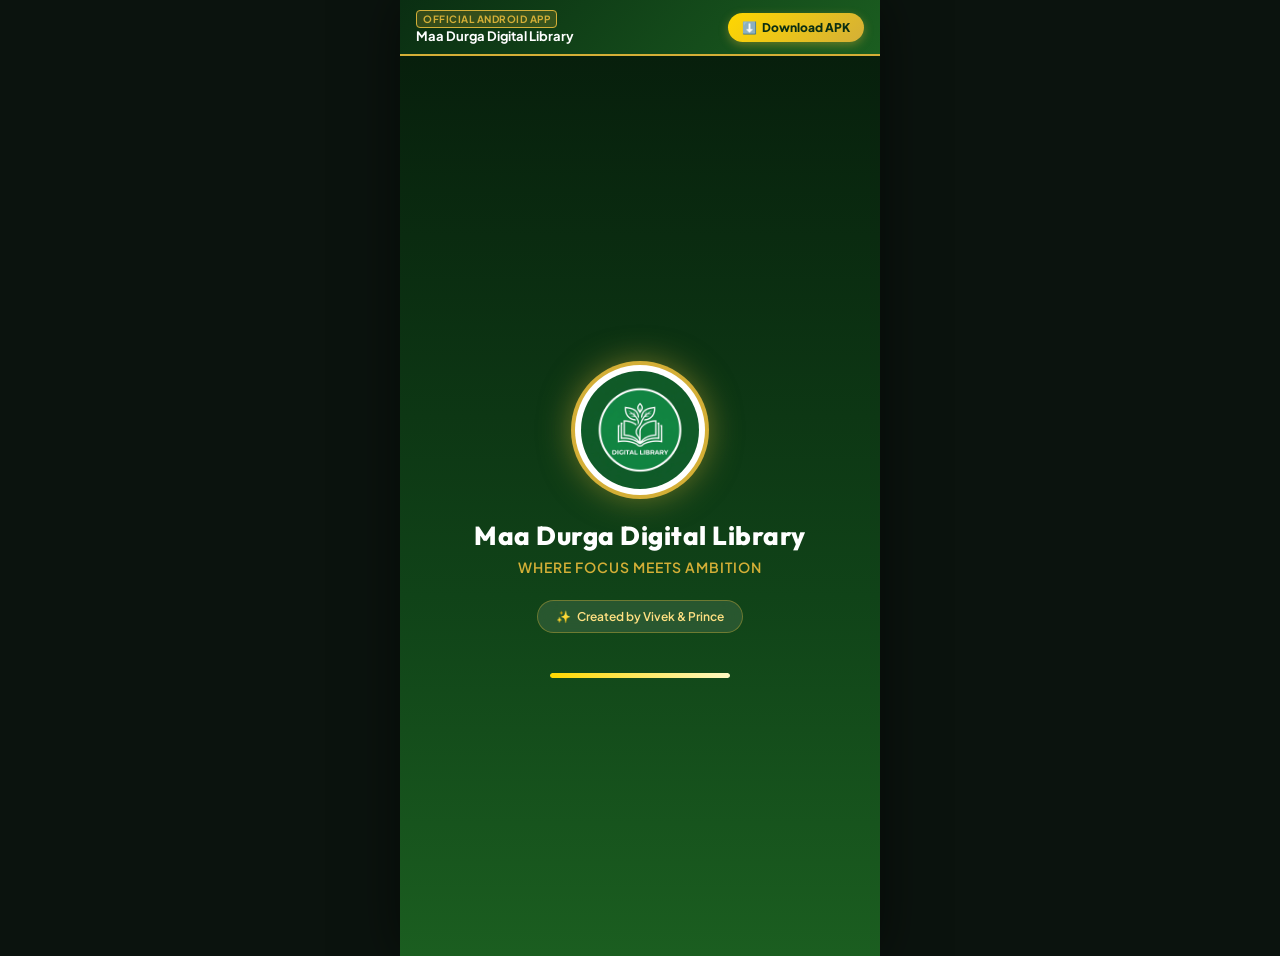
==== commit 6d9668c0: "fix: enforce screen visibility with !important Ensure consistent screen display management by overri" ====
--- a/index.html
+++ b/index.html
@@ -110,17 +110,17 @@
 
     /* Screens & Viewport */
     .screen {
-      display: none;
+      display: none !important;
       flex-direction: column;
       flex: 1;
       overflow-y: auto;
       padding-bottom: 85px; /* for bottom nav */
     }
     .screen.active {
-      display: flex;
+      display: flex !important;
     }
     .screen.no-nav {
-      padding-bottom: 0;
+      padding-bottom: 0 !important;
     }
 
     /* Splash Screen */
@@ -208,7 +208,6 @@
     #screen-welcome {
       background: #FFFFFF;
       padding: 40px 24px 24px;
-      display: none;
       flex-direction: column;
       justify-content: space-between;
       min-height: 100vh;
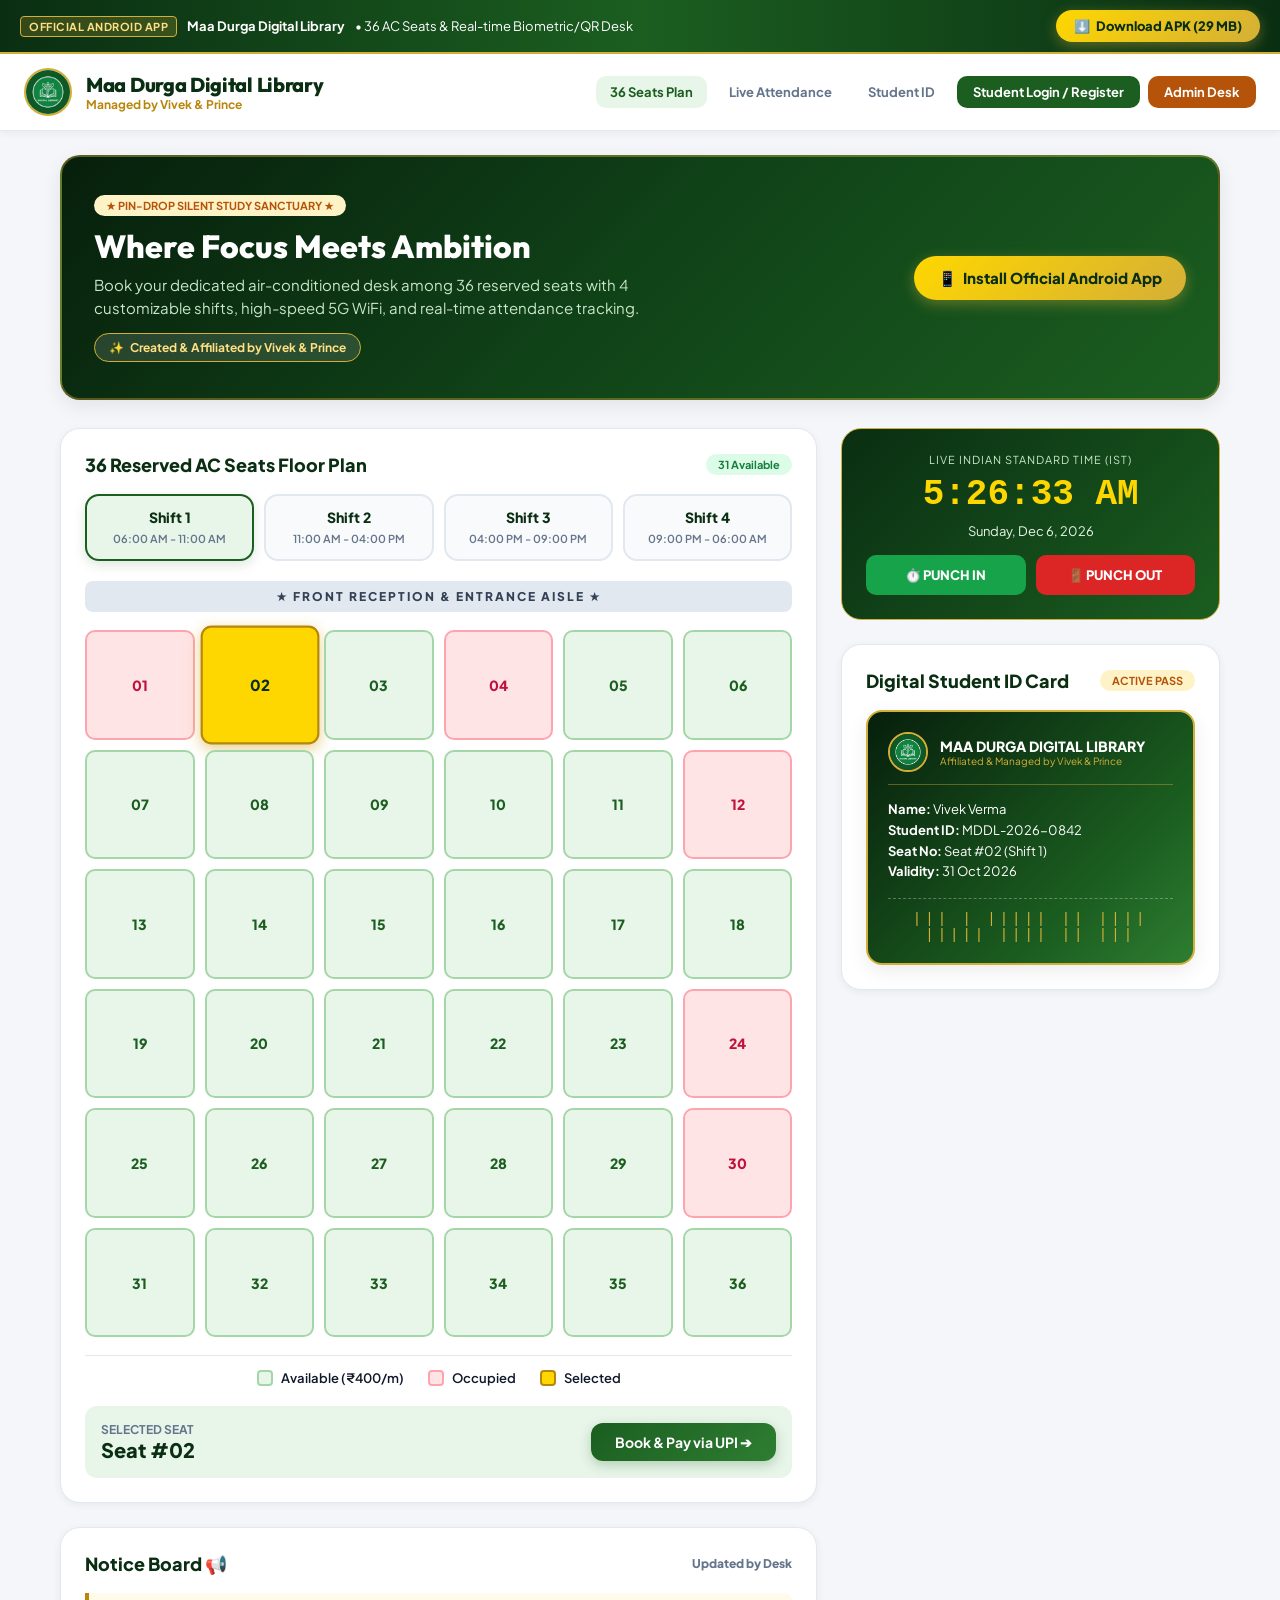
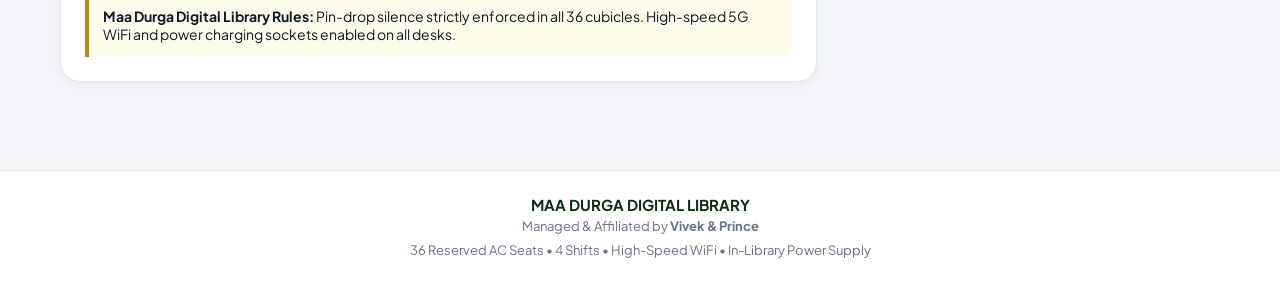
==== commit 558efe39: "refactor(ui): update metadata and clean up CSS variables Adjust viewport settings for better accessi" ====
--- a/index.html
+++ b/index.html
@@ -2,9 +2,9 @@
 <html lang="en">
 <head>
   <meta charset="UTF-8">
-  <meta name="viewport" content="width=device-width, initial-scale=1.0, maximum-scale=1.0, user-scalable=no">
-  <title>Maa Durga Digital Library - Official Portal</title>
-  <meta name="description" content="Official Portal of Maa Durga Digital Library - 36 Reserved AC Seats, 4 Flexible Shifts, Real-time Attendance & Student ID Card. Created by Vivek & Prince.">
+  <meta name="viewport" content="width=device-width, initial-scale=1.0">
+  <title>Maa Durga Digital Library - Official Live Portal & App</title>
+  <meta name="description" content="Official Portal of Maa Durga Digital Library - 36 AC Seats, 4 Flexible Shifts, Live Attendance & ID Cards. Managed by Vivek & Prince.">
   <link rel="preconnect" href="https://fonts.googleapis.com">
   <link rel="preconnect" href="https://fonts.gstatic.com" crossorigin>
   <link href="https://fonts.googleapis.com/css2?family=Outfit:wght@400;500;600;700;800&family=Plus+Jakarta+Sans:wght@400;500;600;700&display=swap" rel="stylesheet">
@@ -17,15 +17,11 @@
       --gold: #D4AF37;
       --gold-dark: #B8860B;
       --gold-light: #FFF9E6;
-      --accent: #E65100;
       --bg: #F4F6F9;
       --surface: #FFFFFF;
       --text: #0F172A;
       --text-muted: #64748B;
       --border: #E2E8F0;
-      --error: #DC2626;
-      --success: #16A34A;
-      --occupied: #E11D48;
       --radius-sm: 8px;
       --radius-md: 14px;
       --radius-lg: 20px;
@@ -39,36 +35,23 @@
       margin: 0;
       padding: 0;
       font-family: 'Plus Jakarta Sans', -apple-system, BlinkMacSystemFont, sans-serif;
-      -webkit-tap-highlight-color: transparent;
     }
 
     body {
-      background: #0B130E;
+      background: var(--bg);
       color: var(--text);
-      display: flex;
-      justify-content: center;
       min-height: 100vh;
-      overflow-x: hidden;
-    }
-
-    /* Mobile Container Frame */
-    .app-shell {
-      width: 100%;
-      max-width: 480px;
-      background: var(--bg);
-      min-height: 100vh;
-      position: relative;
       display: flex;
       flex-direction: column;
-      box-shadow: 0 0 50px rgba(0,0,0,0.5);
-    }
-
-    /* Top Download APK Banner */
-    .top-apk-banner {
-      background: linear-gradient(135deg, #0A2E12 0%, #1B5E20 100%);
-      color: #fff;
-      padding: 10px 16px;
-      display: flex;
+    }
+
+    /* TOP NOTIFICATION / PROMO BAR */
+    .top-strip {
+      background: linear-gradient(90deg, #0A2E12, #1B5E20, #0A2E12);
+      color: #FFFFFF;
+      padding: 10px 20px;
+      display: flex;
+      flex-wrap: wrap;
       align-items: center;
       justify-content: space-between;
       gap: 12px;
@@ -76,1594 +59,833 @@
       position: sticky;
       top: 0;
       z-index: 1000;
+    }
+    .top-strip-left {
+      display: flex;
+      align-items: center;
+      gap: 10px;
       font-size: 13px;
     }
-    .top-apk-banner .badge {
+    .badge-apk {
       background: rgba(212,175,55,0.2);
       border: 1px solid var(--gold);
-      color: var(--gold);
+      color: #FFE082;
       font-weight: 700;
-      font-size: 10px;
-      padding: 2px 6px;
+      font-size: 11px;
+      padding: 3px 8px;
       border-radius: 4px;
-      text-transform: uppercase;
       letter-spacing: 0.5px;
     }
-    .top-apk-banner .btn-dl-apk {
+    .btn-download-hero {
       background: linear-gradient(135deg, #FFD700 0%, #D4AF37 100%);
       color: #0A2E12;
       text-decoration: none;
       font-weight: 800;
+      font-size: 13px;
+      padding: 8px 18px;
+      border-radius: 24px;
+      display: inline-flex;
+      align-items: center;
+      gap: 6px;
+      box-shadow: 0 4px 14px rgba(212,175,55,0.4);
+      transition: all 0.2s;
+    }
+    .btn-download-hero:hover {
+      transform: translateY(-2px);
+      box-shadow: 0 6px 18px rgba(212,175,55,0.6);
+    }
+
+    /* MAIN HEADER */
+    .main-nav {
+      background: var(--surface);
+      border-bottom: 1px solid var(--border);
+      padding: 14px 24px;
+      display: flex;
+      align-items: center;
+      justify-content: space-between;
+      box-shadow: var(--shadow-sm);
+    }
+    .brand-wrap {
+      display: flex;
+      align-items: center;
+      gap: 14px;
+      text-decoration: none;
+      color: inherit;
+    }
+    .brand-logo {
+      width: 48px;
+      height: 48px;
+      border-radius: 50%;
+      border: 2px solid var(--gold);
+      object-fit: cover;
+      background: #FFFFFF;
+    }
+    .brand-text h1 {
+      font-family: 'Outfit', sans-serif;
+      font-size: 20px;
+      font-weight: 800;
+      color: var(--primary-dark);
+      letter-spacing: -0.3px;
+    }
+    .brand-text p {
       font-size: 12px;
-      padding: 7px 14px;
-      border-radius: 20px;
+      color: var(--gold-dark);
+      font-weight: 700;
+    }
+    .nav-tabs {
+      display: flex;
+      align-items: center;
+      gap: 8px;
+    }
+    .nav-tab-btn {
+      padding: 8px 14px;
+      border-radius: 10px;
+      font-size: 13px;
+      font-weight: 700;
+      border: none;
+      background: transparent;
+      color: var(--text-muted);
+      cursor: pointer;
+      transition: all 0.2s;
+    }
+    .nav-tab-btn.active, .nav-tab-btn:hover {
+      background: var(--primary-subtle);
+      color: var(--primary);
+    }
+    .btn-portal-role {
+      background: var(--primary);
+      color: #fff;
+      padding: 8px 16px;
+      border-radius: 10px;
+      border: none;
+      font-weight: 700;
+      font-size: 13px;
+      cursor: pointer;
+    }
+
+    /* MAIN CONTAINER */
+    .container {
+      max-width: 1200px;
+      margin: 0 auto;
+      padding: 24px 20px;
+      width: 100%;
+      flex: 1;
+    }
+
+    /* HERO BANNER */
+    .hero-banner {
+      background: linear-gradient(135deg, #071F0C 0%, #104318 50%, #1B5E20 100%);
+      color: white;
+      border-radius: var(--radius-lg);
+      padding: 36px 32px;
+      margin-bottom: 28px;
+      position: relative;
+      overflow: hidden;
+      border: 2px solid rgba(212,175,55,0.4);
+      box-shadow: var(--shadow-md);
+      display: flex;
+      flex-wrap: wrap;
+      align-items: center;
+      justify-content: space-between;
+      gap: 24px;
+    }
+    .hero-banner h2 {
+      font-family: 'Outfit', sans-serif;
+      font-size: 32px;
+      font-weight: 800;
+      margin-bottom: 8px;
+      color: #FFFFFF;
+    }
+    .hero-banner p {
+      font-size: 15px;
+      color: #C8E6C9;
+      max-width: 600px;
+      line-height: 1.5;
+    }
+    .creator-pill {
       display: inline-flex;
       align-items: center;
-      gap: 5px;
-      box-shadow: 0 3px 10px rgba(212,175,55,0.4);
-      transition: transform 0.2s;
-      white-space: nowrap;
-    }
-    .top-apk-banner .btn-dl-apk:active {
-      transform: scale(0.95);
-    }
-
-    /* Screens & Viewport */
-    .screen {
-      display: none !important;
-      flex-direction: column;
-      flex: 1;
-      overflow-y: auto;
-      padding-bottom: 85px; /* for bottom nav */
-    }
-    .screen.active {
-      display: flex !important;
-    }
-    .screen.no-nav {
-      padding-bottom: 0 !important;
-    }
-
-    /* Splash Screen */
-    #screen-splash {
-      background: linear-gradient(180deg, #071F0C 0%, #104318 60%, #1B5E20 100%);
-      color: white;
-      justify-content: center;
-      align-items: center;
-      text-align: center;
-      padding: 30px 24px;
-      min-height: 100vh;
-      position: relative;
-    }
-    .splash-logo-box {
-      width: 130px;
-      height: 130px;
-      border-radius: 50%;
-      background: #ffffff;
-      padding: 6px;
-      box-shadow: 0 0 35px rgba(212,175,55,0.6), 0 0 0 4px var(--gold);
-      margin-bottom: 24px;
-      animation: pulseGlow 2.5s infinite alternate;
-    }
-    .splash-logo-box img {
-      width: 100%;
-      height: 100%;
-      border-radius: 50%;
-      object-fit: cover;
-    }
-    @keyframes pulseGlow {
-      0% { box-shadow: 0 0 20px rgba(212,175,55,0.4), 0 0 0 3px var(--gold); }
-      100% { box-shadow: 0 0 45px rgba(255,215,0,0.8), 0 0 0 6px #FFE57F; }
-    }
-    .splash-title {
-      font-family: 'Outfit', sans-serif;
-      font-size: 26px;
-      font-weight: 800;
-      letter-spacing: 0.5px;
-      color: #FFFFFF;
-      margin-bottom: 6px;
-    }
-    .splash-sub {
-      color: var(--gold);
-      font-size: 14px;
-      font-weight: 600;
-      letter-spacing: 1px;
-      text-transform: uppercase;
-      margin-bottom: 24px;
-    }
-    .credit-tag {
-      background: rgba(255,255,255,0.1);
-      backdrop-filter: blur(8px);
-      border: 1px solid rgba(212,175,55,0.4);
-      padding: 8px 18px;
+      gap: 6px;
+      background: rgba(255,255,255,0.12);
+      border: 1px solid var(--gold);
+      color: #FFE082;
+      padding: 6px 14px;
       border-radius: 20px;
       font-size: 12px;
-      color: #FFE082;
-      font-weight: 600;
-      display: inline-flex;
-      align-items: center;
-      gap: 6px;
-      margin-bottom: 40px;
-    }
-    .progress-bar-wrap {
-      width: 180px;
-      height: 5px;
-      background: rgba(255,255,255,0.2);
-      border-radius: 10px;
-      overflow: hidden;
-      margin: 0 auto;
-    }
-    .progress-bar-fill {
-      height: 100%;
-      width: 0%;
-      background: linear-gradient(90deg, #FFD700, #FFF9C4);
-      border-radius: 10px;
-      animation: fillProgress 1.8s ease-in-out forwards;
-    }
-    @keyframes fillProgress {
-      0% { width: 0%; }
-      100% { width: 100%; }
-    }
-
-    /* Welcome / Role Choice */
-    #screen-welcome {
-      background: #FFFFFF;
-      padding: 40px 24px 24px;
-      flex-direction: column;
+      font-weight: 700;
+      margin-top: 14px;
+    }
+
+    /* LAYOUT GRIDS */
+    .main-grid {
+      display: grid;
+      grid-template-columns: 2fr 1fr;
+      gap: 24px;
+    }
+    @media (max-width: 900px) {
+      .main-grid {
+        grid-template-columns: 1fr;
+      }
+      .nav-tabs {
+        display: none;
+      }
+    }
+
+    .card {
+      background: var(--surface);
+      border: 1px solid var(--border);
+      border-radius: var(--radius-lg);
+      padding: 24px;
+      box-shadow: var(--shadow-sm);
+      margin-bottom: 24px;
+    }
+    .card-title {
+      font-size: 18px;
+      font-weight: 800;
+      color: var(--primary-dark);
+      display: flex;
+      align-items: center;
       justify-content: space-between;
-      min-height: 100vh;
-    }
-    .role-card {
-      background: var(--surface);
+      margin-bottom: 18px;
+    }
+
+    /* SHIFT SELECTOR */
+    .shift-row {
+      display: grid;
+      grid-template-columns: repeat(4, 1fr);
+      gap: 10px;
+      margin-bottom: 20px;
+    }
+    @media (max-width: 600px) {
+      .shift-row {
+        grid-template-columns: repeat(2, 1fr);
+      }
+    }
+    .shift-box {
       border: 2px solid var(--border);
-      border-radius: var(--radius-lg);
-      padding: 20px;
-      display: flex;
-      align-items: center;
-      gap: 16px;
+      background: #F8FAFC;
+      padding: 12px;
+      border-radius: var(--radius-md);
+      text-align: center;
       cursor: pointer;
-      transition: all 0.25s ease;
-      margin-bottom: 16px;
-      box-shadow: var(--shadow-sm);
-    }
-    .role-card:active, .role-card:hover {
+      transition: all 0.2s;
+    }
+    .shift-box.active {
       border-color: var(--primary);
       background: var(--primary-subtle);
-      transform: translateY(-2px);
-    }
-    .role-card.admin:active, .role-card.admin:hover {
-      border-color: var(--gold-dark);
-      background: var(--gold-light);
-    }
-    .role-icon {
-      width: 52px;
-      height: 52px;
-      border-radius: 14px;
-      background: var(--primary-subtle);
-      color: var(--primary);
-      display: flex;
+      box-shadow: 0 4px 12px rgba(27,94,32,0.15);
+    }
+    .shift-box h4 {
+      font-size: 14px;
+      font-weight: 800;
+      color: var(--primary-dark);
+    }
+    .shift-box span {
+      font-size: 11px;
+      color: var(--text-muted);
+      font-weight: 600;
+    }
+
+    /* 36 SEATS FLOOR MAP */
+    .desk-header {
+      background: #E2E8F0;
+      color: #334155;
+      font-size: 12px;
+      font-weight: 800;
+      text-align: center;
+      padding: 8px;
+      border-radius: 8px;
+      letter-spacing: 2px;
+      margin-bottom: 18px;
+    }
+    .seats-grid {
+      display: grid;
+      grid-template-columns: repeat(6, 1fr);
+      gap: 10px;
+      margin-bottom: 18px;
+    }
+    .seat-cube {
+      aspect-ratio: 1;
+      border-radius: 10px;
+      display: flex;
+      flex-direction: column;
       align-items: center;
       justify-content: center;
-      font-size: 26px;
-      flex-shrink: 0;
-    }
-    .role-card.admin .role-icon {
-      background: var(--gold-light);
-      color: var(--gold-dark);
-    }
-
-    /* Auth Screens (Login / Register) */
-    .auth-header {
-      background: linear-gradient(145deg, #0A2E12 0%, #1B5E20 100%);
-      padding: 30px 24px;
+      font-size: 14px;
+      font-weight: 800;
+      cursor: pointer;
+      transition: all 0.2s;
+      user-select: none;
+      position: relative;
+    }
+    .seat-cube.available {
+      background: #E8F5E9;
+      color: #1B5E20;
+      border: 2px solid #A5D6A7;
+    }
+    .seat-cube.available:hover {
+      transform: scale(1.06);
+      border-color: #2E7D32;
+    }
+    .seat-cube.occupied {
+      background: #FFE4E6;
+      color: #BE123C;
+      border: 2px solid #FDA4AF;
+      cursor: not-allowed;
+    }
+    .seat-cube.selected {
+      background: #FFD700;
+      color: #0A2E12;
+      border: 2px solid #B8860B;
+      transform: scale(1.08);
+      box-shadow: 0 4px 14px rgba(212,175,55,0.6);
+    }
+    .legend-row {
+      display: flex;
+      justify-content: center;
+      gap: 24px;
+      font-size: 13px;
+      font-weight: 600;
+      padding-top: 14px;
+      border-top: 1px solid var(--border);
+    }
+    .legend-tag {
+      display: flex;
+      align-items: center;
+      gap: 8px;
+    }
+    .legend-color {
+      width: 16px;
+      height: 16px;
+      border-radius: 4px;
+    }
+
+    /* RIGHT COLUMN WIDGETS */
+    .clock-widget {
+      background: linear-gradient(135deg, #0A2E12, #1B5E20);
       color: white;
-      border-radius: 0 0 24px 24px;
+      border-radius: var(--radius-lg);
+      padding: 24px;
+      text-align: center;
       margin-bottom: 24px;
-    }
-    .form-box {
-      padding: 0 20px 24px;
-    }
-    .form-group {
-      margin-bottom: 18px;
-    }
-    .form-group label {
-      display: block;
+      border: 1px solid var(--gold);
+    }
+    .clock-time {
+      font-size: 36px;
+      font-weight: 800;
+      font-family: monospace;
+      color: #FFD700;
+      margin: 8px 0;
+    }
+    .punch-btns {
+      display: grid;
+      grid-template-columns: 1fr 1fr;
+      gap: 10px;
+      margin-top: 16px;
+    }
+    .btn-punch {
+      border: none;
+      padding: 12px;
+      border-radius: 10px;
+      font-weight: 800;
       font-size: 13px;
-      font-weight: 700;
-      color: var(--text);
-      margin-bottom: 6px;
-    }
-    .input-wrap {
+      cursor: pointer;
+      transition: all 0.2s;
+    }
+    .btn-punch-in {
+      background: #16A34A;
+      color: white;
+    }
+    .btn-punch-out {
+      background: #DC2626;
+      color: white;
+    }
+
+    /* ID CARD PREVIEW */
+    .id-card {
+      background: linear-gradient(135deg, #071F0C 0%, #1B5E20 70%, #2E7D32 100%);
+      color: white;
+      border-radius: 16px;
+      padding: 20px;
+      border: 2px solid var(--gold);
+      box-shadow: var(--shadow-md);
       position: relative;
-      display: flex;
-      align-items: center;
-    }
-    .input-wrap input {
-      width: 100%;
-      height: 48px;
-      padding: 10px 14px 10px 42px;
-      font-size: 15px;
-      border: 1.5px solid var(--border);
-      border-radius: var(--radius-md);
-      background: var(--surface);
-      outline: none;
-      transition: border-color 0.2s;
-    }
-    .input-wrap input:focus {
-      border-color: var(--primary);
-      box-shadow: 0 0 0 3px rgba(27,94,32,0.12);
-    }
-    .input-icon {
-      position: absolute;
-      left: 14px;
-      font-size: 18px;
-      color: var(--text-muted);
-      pointer-events: none;
-    }
-    .toggle-pwd {
-      position: absolute;
-      right: 14px;
-      cursor: pointer;
-      font-size: 18px;
-      color: var(--text-muted);
-    }
-    .strength-bar {
-      height: 4px;
-      border-radius: 2px;
-      background: #E2E8F0;
-      margin-top: 6px;
-      overflow: hidden;
-    }
-    .strength-fill {
-      height: 100%;
-      width: 0%;
-      transition: all 0.3s;
-    }
-
-    /* Buttons */
+    }
+    .id-head {
+      display: flex;
+      align-items: center;
+      gap: 12px;
+      border-bottom: 1px solid rgba(212,175,55,0.4);
+      padding-bottom: 12px;
+      margin-bottom: 14px;
+    }
+    .id-details {
+      font-size: 13px;
+      line-height: 1.6;
+    }
+    .id-barcode {
+      margin-top: 16px;
+      padding-top: 12px;
+      border-top: 1px dashed rgba(255,255,255,0.3);
+      font-family: monospace;
+      font-size: 14px;
+      letter-spacing: 4px;
+      color: var(--gold);
+      text-align: center;
+    }
+
+    /* BUTTONS */
     .btn-primary {
       background: linear-gradient(135deg, #1B5E20 0%, #2E7D32 100%);
       color: white;
       border: none;
-      width: 100%;
-      height: 50px;
-      border-radius: var(--radius-md);
-      font-size: 15px;
+      padding: 12px 20px;
+      border-radius: 12px;
+      font-size: 14px;
       font-weight: 700;
       cursor: pointer;
-      display: flex;
+      display: inline-flex;
       align-items: center;
       justify-content: center;
       gap: 8px;
-      box-shadow: 0 4px 14px rgba(27,94,32,0.3);
+      width: 100%;
+      box-shadow: 0 4px 12px rgba(27,94,32,0.25);
       transition: all 0.2s;
     }
-    .btn-primary:active {
-      transform: scale(0.98);
-    }
-    .btn-gold {
-      background: linear-gradient(135deg, #FFD700 0%, #D4AF37 100%);
-      color: #0A2E12;
-      border: none;
-      font-weight: 800;
-      box-shadow: 0 4px 14px rgba(212,175,55,0.4);
-    }
-
-    /* App Header / Navigation */
-    .app-topbar {
-      background: var(--surface);
-      padding: 14px 20px;
-      display: flex;
-      align-items: center;
-      justify-content: space-between;
-      border-bottom: 1px solid var(--border);
-      position: sticky;
-      top: 48px; /* below top-apk-banner */
-      z-index: 100;
-    }
-    .user-badge {
-      display: flex;
-      align-items: center;
-      gap: 12px;
-    }
-    .avatar-circle {
-      width: 42px;
-      height: 42px;
-      border-radius: 50%;
-      background: linear-gradient(135deg, #1B5E20, #D4AF37);
-      color: white;
-      font-weight: 700;
-      display: flex;
-      align-items: center;
-      justify-content: center;
-      font-size: 16px;
-      box-shadow: 0 2px 8px rgba(0,0,0,0.12);
-    }
-    .header-icons {
-      display: flex;
-      align-items: center;
-      gap: 10px;
-    }
-    .icon-btn {
-      width: 38px;
-      height: 38px;
-      border-radius: 50%;
-      border: 1px solid var(--border);
-      background: var(--surface);
-      display: flex;
-      align-items: center;
-      justify-content: center;
-      font-size: 18px;
-      cursor: pointer;
-      position: relative;
-    }
-    .badge-dot {
-      position: absolute;
-      top: 6px;
-      right: 6px;
-      width: 8px;
-      height: 8px;
-      border-radius: 50%;
-      background: #E11D48;
-    }
-
-    /* Bottom Navigation Bar */
-    .bottom-nav {
-      position: fixed;
-      bottom: 0;
-      width: 100%;
-      max-width: 480px;
-      background: var(--surface);
-      border-top: 1px solid var(--border);
-      display: flex;
-      justify-content: space-around;
-      padding: 8px 0 12px;
-      z-index: 500;
-      box-shadow: 0 -4px 16px rgba(0,0,0,0.06);
-    }
-    .nav-item {
-      display: flex;
-      flex-direction: column;
-      align-items: center;
-      font-size: 11px;
-      color: var(--text-muted);
-      cursor: pointer;
-      gap: 4px;
-      font-weight: 600;
-      flex: 1;
-    }
-    .nav-item .nav-icon {
-      font-size: 20px;
-      transition: transform 0.2s;
-    }
-    .nav-item.active {
-      color: var(--primary);
-    }
-    .nav-item.active .nav-icon {
+    .btn-primary:hover {
       transform: translateY(-2px);
-    }
-
-    /* Cards & Layout */
-    .content-pad {
-      padding: 18px 18px;
-    }
-    .hero-card {
-      background: linear-gradient(145deg, #0A2E12 0%, #1B5E20 70%, #2E7D32 100%);
-      color: white;
-      border-radius: var(--radius-lg);
-      padding: 22px;
-      margin-bottom: 20px;
-      box-shadow: var(--shadow-md);
-      position: relative;
-      overflow: hidden;
-    }
-    .hero-card::after {
-      content: '';
-      position: absolute;
-      right: -30px;
-      bottom: -30px;
-      width: 130px;
-      height: 130px;
-      border-radius: 50%;
-      background: rgba(212,175,55,0.15);
-      pointer-events: none;
-    }
-    .stat-grid {
-      display: grid;
-      grid-template-columns: repeat(2, 1fr);
-      gap: 12px;
-      margin-bottom: 20px;
-    }
-    .stat-card {
-      background: var(--surface);
-      border-radius: var(--radius-md);
-      padding: 16px;
-      border: 1px solid var(--border);
-      box-shadow: var(--shadow-sm);
-    }
-    .stat-val {
-      font-size: 22px;
-      font-weight: 800;
-      color: var(--primary);
-      margin-top: 4px;
-    }
-
-    /* Seat Floor Map */
-    .shift-tabs {
-      display: flex;
-      gap: 6px;
-      background: var(--surface);
-      padding: 6px;
-      border-radius: var(--radius-md);
-      border: 1px solid var(--border);
-      margin-bottom: 16px;
-      overflow-x: auto;
-    }
-    .shift-tab {
-      flex: 1;
-      padding: 8px 10px;
-      text-align: center;
-      border-radius: var(--radius-sm);
-      font-size: 12px;
-      font-weight: 700;
-      color: var(--text-muted);
-      cursor: pointer;
-      white-space: nowrap;
-      transition: all 0.2s;
-    }
-    .shift-tab.active {
-      background: var(--primary);
-      color: white;
-      box-shadow: 0 2px 6px rgba(27,94,32,0.3);
-    }
-
-    .seat-grid-container {
-      background: var(--surface);
-      border: 1px solid var(--border);
-      border-radius: var(--radius-lg);
-      padding: 18px;
-      box-shadow: var(--shadow-sm);
-      margin-bottom: 20px;
-    }
-    .desk-board {
-      background: #E2E8F0;
-      color: #475569;
-      font-size: 11px;
-      font-weight: 800;
-      text-align: center;
-      padding: 6px;
-      border-radius: 6px;
-      letter-spacing: 2px;
-      margin-bottom: 16px;
-    }
-    .seats-grid {
-      display: grid;
-      grid-template-columns: repeat(6, 1fr);
-      gap: 8px;
-    }
-    .seat-box {
-      aspect-ratio: 1;
-      border-radius: 8px;
-      display: flex;
-      flex-direction: column;
-      align-items: center;
-      justify-content: center;
-      font-size: 12px;
-      font-weight: 800;
-      cursor: pointer;
-      position: relative;
-      transition: all 0.2s;
-      user-select: none;
-    }
-    .seat-box.available {
-      background: #E8F5E9;
-      color: #1B5E20;
-      border: 1.5px solid #A5D6A7;
-    }
-    .seat-box.occupied {
-      background: #FFE4E6;
-      color: #BE123C;
-      border: 1.5px solid #FDA4AF;
-      cursor: not-allowed;
-    }
-    .seat-box.selected {
-      background: #FFD700;
-      color: #0A2E12;
-      border: 2px solid #B8860B;
-      transform: scale(1.08);
-      box-shadow: 0 4px 12px rgba(212,175,55,0.5);
-    }
-
-    .seat-legend {
-      display: flex;
-      justify-content: space-around;
-      margin-top: 14px;
-      padding-top: 12px;
-      border-top: 1px solid var(--border);
-      font-size: 12px;
-      font-weight: 600;
-    }
-    .legend-item {
-      display: flex;
-      align-items: center;
-      gap: 6px;
-    }
-    .legend-dot {
-      width: 14px;
-      height: 14px;
-      border-radius: 4px;
-    }
-
-    /* ID Card Screen */
-    .id-card-wrap {
-      background: linear-gradient(135deg, #0A2E12 0%, #1B5E20 60%, #2E7D32 100%);
-      color: white;
-      border-radius: 20px;
-      padding: 24px;
-      box-shadow: var(--shadow-lg);
-      position: relative;
-      overflow: hidden;
-      border: 2px solid var(--gold);
-    }
-    .id-card-header {
-      display: flex;
-      align-items: center;
-      gap: 12px;
-      border-bottom: 1px solid rgba(212,175,55,0.4);
-      padding-bottom: 16px;
-      margin-bottom: 18px;
-    }
-    .id-body {
-      display: flex;
-      gap: 16px;
-    }
-    .id-photo {
-      width: 80px;
-      height: 95px;
-      background: #E2E8F0;
-      border-radius: 10px;
-      border: 2px solid var(--gold);
-      object-fit: cover;
-      display: flex;
-      align-items: center;
-      justify-content: center;
-      font-size: 32px;
-    }
-    .id-details {
-      flex: 1;
-      font-size: 13px;
-    }
-    .id-details h3 {
-      font-size: 18px;
-      color: #FFFFFF;
-      margin-bottom: 4px;
-    }
-    .id-details p {
-      color: #E2E8F0;
-      margin-bottom: 4px;
-    }
-    .id-badge {
-      background: var(--gold);
-      color: #0A2E12;
-      font-weight: 800;
-      font-size: 11px;
-      padding: 3px 8px;
-      border-radius: 6px;
-      display: inline-block;
-      margin-top: 4px;
-    }
-    .id-barcode {
-      margin-top: 20px;
-      padding-top: 14px;
-      border-top: 1px dashed rgba(255,255,255,0.3);
-      text-align: center;
-      letter-spacing: 4px;
-      font-family: monospace;
-      font-size: 14px;
-      color: var(--gold);
-    }
-
-    /* Modal / Bottom Sheet */
+      box-shadow: 0 6px 16px rgba(27,94,32,0.35);
+    }
+
+    /* MODAL */
     .modal-overlay {
       position: fixed;
       inset: 0;
-      background: rgba(0,0,0,0.6);
-      z-index: 1200;
+      background: rgba(0,0,0,0.65);
       display: none;
-      align-items: flex-end;
+      align-items: center;
       justify-content: center;
+      z-index: 2000;
+      padding: 20px;
     }
     .modal-overlay.active {
       display: flex;
     }
-    .modal-sheet {
+    .modal-box {
       background: var(--surface);
+      max-width: 480px;
       width: 100%;
-      max-width: 480px;
-      border-radius: 24px 24px 0 0;
-      padding: 24px;
-      max-height: 85vh;
+      border-radius: 20px;
+      padding: 28px;
+      box-shadow: var(--shadow-lg);
+      max-height: 90vh;
       overflow-y: auto;
-      animation: slideUp 0.3s ease;
-    }
-    @keyframes slideUp {
-      from { transform: translateY(100%); }
-      to { transform: translateY(0); }
-    }
-
-    /* Notice Banner */
-    .notice-item {
-      background: #FFFBEB;
-      border-left: 4px solid var(--gold-dark);
-      padding: 12px 14px;
-      border-radius: 0 var(--radius-sm) var(--radius-sm) 0;
-      margin-bottom: 12px;
-      font-size: 13px;
+      animation: zoomIn 0.25s ease;
+    }
+    @keyframes zoomIn {
+      from { transform: scale(0.92); opacity: 0; }
+      to { transform: scale(1); opacity: 1; }
     }
 
     .pill {
       display: inline-block;
-      padding: 4px 10px;
+      padding: 4px 12px;
       border-radius: 20px;
       font-size: 11px;
       font-weight: 700;
     }
     .pill-green { background: #DCFCE7; color: #15803D; }
-    .pill-red { background: #FEE2E2; color: #B91C1C; }
     .pill-gold { background: #FEF3C7; color: #B45309; }
 
-    /* Admin Panel */
-    .admin-bar {
-      background: #B45309;
-      color: white;
-      padding: 6px 12px;
-      font-size: 12px;
-      font-weight: 700;
-      display: flex;
-      justify-content: space-between;
+    /* FOOTER */
+    footer {
+      background: var(--surface);
+      border-top: 1px solid var(--border);
+      padding: 24px;
+      text-align: center;
+      font-size: 13px;
+      color: var(--text-muted);
+      margin-top: 40px;
     }
   </style>
 </head>
 <body>
 
-<div class="app-shell">
-
-  <!-- TOP PERSISTENT APK DOWNLOAD BAR -->
-  <div class="top-apk-banner">
-    <div>
-      <span class="badge">OFFICIAL ANDROID APP</span>
-      <div style="font-weight:700; margin-top:2px;">Maa Durga Digital Library</div>
+  <!-- TOP BAR -->
+  <div class="top-strip">
+    <div class="top-strip-left">
+      <span class="badge-apk">OFFICIAL ANDROID APP</span>
+      <strong>Maa Durga Digital Library</strong> • 36 AC Seats & Real-time Biometric/QR Desk
     </div>
-    <a href="./downloads/MaaDurgaLibrary.apk" download="MaaDurgaLibrary.apk" class="btn-dl-apk">
-      <span>⬇️</span> Download APK
+    <a href="./downloads/MaaDurgaLibrary.apk" download="MaaDurgaLibrary.apk" class="btn-download-hero">
+      <span>⬇️</span> Download APK (29 MB)
     </a>
   </div>
 
-  <!-- SCREEN 1: SPLASH SCREEN -->
-  <div id="screen-splash" class="screen active no-nav">
-    <div class="splash-logo-box">
-      <img src="assets/ic_digital_library_logo.jpg" alt="Maa Durga Digital Library Logo" onerror="this.src='https://cdn-icons-png.flaticon.com/512/3389/3389081.png'">
+  <!-- NAVIGATION -->
+  <nav class="main-nav">
+    <a href="#" class="brand-wrap">
+      <img src="assets/ic_digital_library_logo.jpg" alt="Logo" class="brand-logo" onerror="this.src='https://cdn-icons-png.flaticon.com/512/3389/3389081.png'">
+      <div class="brand-text">
+        <h1>Maa Durga Digital Library</h1>
+        <p>Managed by Vivek & Prince</p>
+      </div>
+    </a>
+    <div class="nav-tabs">
+      <button class="nav-tab-btn active" onclick="scrollToSection('seats-section')">36 Seats Plan</button>
+      <button class="nav-tab-btn" onclick="scrollToSection('attendance-section')">Live Attendance</button>
+      <button class="nav-tab-btn" onclick="scrollToSection('id-section')">Student ID</button>
+      <button class="btn-portal-role" onclick="openStudentModal()">Student Login / Register</button>
+      <button class="btn-portal-role" style="background:#B45309;" onclick="openAdminModal()">Admin Desk</button>
     </div>
-    <h1 class="splash-title">Maa Durga Digital Library</h1>
-    <div class="splash-sub">Where Focus Meets Ambition</div>
-    <div class="credit-tag">
-      <span>✨</span> Created by Vivek & Prince
+  </nav>
+
+  <!-- MAIN CONTAINER -->
+  <div class="container">
+
+    <!-- HERO BANNER -->
+    <div class="hero-banner">
+      <div>
+        <span class="pill pill-gold" style="margin-bottom:10px;">★ PIN-DROP SILENT STUDY SANCTUARY ★</span>
+        <h2>Where Focus Meets Ambition</h2>
+        <p>Book your dedicated air-conditioned desk among 36 reserved seats with 4 customizable shifts, high-speed 5G WiFi, and real-time attendance tracking.</p>
+        <div class="creator-pill">
+          <span>✨</span> Created & Affiliated by Vivek & Prince
+        </div>
+      </div>
+      <div>
+        <a href="./downloads/MaaDurgaLibrary.apk" download="MaaDurgaLibrary.apk" class="btn-download-hero" style="font-size:15px; padding:12px 24px;">
+          <span>📱</span> Install Official Android App
+        </a>
+      </div>
     </div>
-    <div class="progress-bar-wrap">
-      <div class="progress-bar-fill"></div>
+
+    <!-- MAIN TWO-COLUMN WORKSPACE -->
+    <div class="main-grid">
+
+      <!-- LEFT COLUMN: 36 SEATS FLOOR MAP -->
+      <div id="seats-section">
+        <div class="card">
+          <div class="card-title">
+            <span>36 Reserved AC Seats Floor Plan</span>
+            <span class="pill pill-green" id="avail-pill">31 Available</span>
+          </div>
+
+          <!-- Shift Selector Tabs -->
+          <div class="shift-row">
+            <div class="shift-box active" onclick="changeShift(1, this)">
+              <h4>Shift 1</h4>
+              <span>06:00 AM - 11:00 AM</span>
+            </div>
+            <div class="shift-box" onclick="changeShift(2, this)">
+              <h4>Shift 2</h4>
+              <span>11:00 AM - 04:00 PM</span>
+            </div>
+            <div class="shift-box" onclick="changeShift(3, this)">
+              <h4>Shift 3</h4>
+              <span>04:00 PM - 09:00 PM</span>
+            </div>
+            <div class="shift-box" onclick="changeShift(4, this)">
+              <h4>Shift 4</h4>
+              <span>09:00 PM - 06:00 AM</span>
+            </div>
+          </div>
+
+          <!-- Floor Plan Layout -->
+          <div class="desk-header">★ FRONT RECEPTION & ENTRANCE AISLE ★</div>
+          <div class="seats-grid" id="seats-container">
+            <!-- 36 Interactive Cubicles -->
+          </div>
+
+          <!-- Legend -->
+          <div class="legend-row">
+            <div class="legend-tag">
+              <div class="legend-color" style="background:#E8F5E9; border:2px solid #A5D6A7;"></div>
+              Available (₹400/m)
+            </div>
+            <div class="legend-tag">
+              <div class="legend-color" style="background:#FFE4E6; border:2px solid #FDA4AF;"></div>
+              Occupied
+            </div>
+            <div class="legend-tag">
+              <div class="legend-color" style="background:#FFD700; border:2px solid #B8860B;"></div>
+              Selected
+            </div>
+          </div>
+
+          <!-- Booking Action Bar -->
+          <div id="booking-bar" style="margin-top:20px; padding:16px; background:var(--primary-subtle); border-radius:12px; display:flex; justify-content:space-between; align-items:center;">
+            <div>
+              <div style="font-size:12px; color:var(--text-muted); font-weight:700;">SELECTED SEAT</div>
+              <div style="font-size:20px; font-weight:800; color:var(--primary-dark);" id="selected-seat-title">Seat #02</div>
+            </div>
+            <button class="btn-primary" style="width:auto; padding:10px 24px;" onclick="openPaymentModal()">
+              Book & Pay via UPI ➔
+            </button>
+          </div>
+        </div>
+
+        <!-- NOTICE BOARD -->
+        <div class="card">
+          <div class="card-title">
+            <span>Notice Board 📢</span>
+            <span style="font-size:12px; color:var(--text-muted);">Updated by Desk</span>
+          </div>
+          <div style="background:#FFFBEB; border-left:4px solid var(--gold-dark); padding:14px; border-radius:0 8px 8px 0; font-size:14px;">
+            <strong>Maa Durga Digital Library Rules:</strong> Pin-drop silence strictly enforced in all 36 cubicles. High-speed 5G WiFi and power charging sockets enabled on all desks.
+          </div>
+        </div>
+      </div>
+
+      <!-- RIGHT COLUMN: ATTENDANCE & DIGITAL ID -->
+      <div>
+
+        <!-- REAL-TIME ATTENDANCE CLOCK -->
+        <div class="clock-widget" id="attendance-section">
+          <div style="font-size:11px; text-transform:uppercase; letter-spacing:1px; color:#C8E6C9;">Live Indian Standard Time (IST)</div>
+          <div class="clock-time" id="clock-display">--:--:--</div>
+          <div style="font-size:13px; color:#E8F5E9;" id="date-display">Today</div>
+
+          <div class="punch-btns">
+            <button class="btn-punch btn-punch-in" onclick="punchAttendance('IN')">⏱️ PUNCH IN</button>
+            <button class="btn-punch btn-punch-out" onclick="punchAttendance('OUT')">🚪 PUNCH OUT</button>
+          </div>
+        </div>
+
+        <!-- DIGITAL ID CARD -->
+        <div class="card" id="id-section">
+          <div class="card-title">
+            <span>Digital Student ID Card</span>
+            <span class="pill pill-gold">ACTIVE PASS</span>
+          </div>
+          <div class="id-card">
+            <div class="id-head">
+              <img src="assets/ic_digital_library_logo.jpg" style="width:40px; height:40px; border-radius:50%; border:2px solid var(--gold);" onerror="this.src='https://cdn-icons-png.flaticon.com/512/3389/3389081.png'">
+              <div>
+                <div style="font-weight:800; font-size:14px;">MAA DURGA DIGITAL LIBRARY</div>
+                <div style="font-size:10px; color:var(--gold);">Affiliated & Managed by Vivek & Prince</div>
+              </div>
+            </div>
+            <div class="id-details">
+              <div><strong>Name:</strong> <span id="id-name">Vivek Verma</span></div>
+              <div><strong>Student ID:</strong> <span id="id-roll">MDDL-2026-0842</span></div>
+              <div><strong>Seat No:</strong> <span id="id-seat">Seat #02 (Shift 1)</span></div>
+              <div><strong>Validity:</strong> 31 Oct 2026</div>
+            </div>
+            <div class="id-barcode">
+              ||| | ||||| || |||| ||||| |||| || |||
+            </div>
+          </div>
+        </div>
+
+      </div>
+
+    </div>
+
+  </div>
+
+  <!-- PAYMENT & UPI MODAL -->
+  <div class="modal-overlay" id="pay-modal">
+    <div class="modal-box">
+      <div style="display:flex; justify-content:space-between; align-items:center; margin-bottom:16px;">
+        <h3 style="font-size:18px; font-weight:800;">UPI Payment & Verification</h3>
+        <button onclick="closeModal('pay-modal')" style="background:none; border:none; font-size:22px; cursor:pointer;">✕</button>
+      </div>
+
+      <div style="background:var(--primary-subtle); padding:14px; border-radius:12px; margin-bottom:16px;">
+        <div style="display:flex; justify-content:space-between;">
+          <strong>Seat:</strong>
+          <span id="modal-seat-label" style="color:var(--primary); font-weight:800;">Seat #02</span>
+        </div>
+        <div style="display:flex; justify-content:space-between; margin-top:4px;">
+          <strong>Shift:</strong>
+          <span id="modal-shift-label">Shift 1</span>
+        </div>
+        <div style="display:flex; justify-content:space-between; margin-top:4px; font-size:16px;">
+          <strong>Amount Due:</strong>
+          <span style="color:var(--primary); font-weight:800;">₹400 / Month</span>
+        </div>
+      </div>
+
+      <div style="text-align:center; padding:14px; border:1px dashed var(--border); border-radius:12px; margin-bottom:16px;">
+        <div style="font-size:12px; color:var(--text-muted); font-weight:700;">SCAN WITH ANY UPI APP (PhonePe / GPay / Paytm)</div>
+        <img src="https://api.qrserver.com/v1/create-qr-code/?size=160x160&data=upi://pay?pa=9569733445@okbizaxis&pn=MaaDurgaDigitalLibrary&am=400" style="margin:12px auto; display:block; border-radius:8px;">
+        <div style="font-size:13px; font-weight:700; color:var(--primary-dark);">UPI ID: 9569733445@okbizaxis</div>
+      </div>
+
+      <div style="margin-bottom:16px;">
+        <label style="font-size:13px; font-weight:700; display:block; margin-bottom:6px;">12-Digit UPI Transaction ID / UTR</label>
+        <input type="text" id="utr-input" placeholder="e.g. 423987123984" style="width:100%; height:44px; padding:8px 12px; border:1.5px solid var(--border); border-radius:8px; font-size:14px;">
+      </div>
+
+      <button class="btn-primary" onclick="submitPayment()">Submit Verification Proof ➔</button>
     </div>
   </div>
 
-  <!-- SCREEN 2: WELCOME / PORTAL SELECTOR -->
-  <div id="screen-welcome" class="screen no-nav">
-    <div style="text-align:center; padding-top:20px;">
-      <div style="width:70px; height:70px; margin:0 auto 16px; border-radius:50%; border:2px solid var(--gold); overflow:hidden;">
-        <img src="assets/ic_digital_library_logo.jpg" style="width:100%; height:100%; object-fit:cover;" onerror="this.src='https://cdn-icons-png.flaticon.com/512/3389/3389081.png'">
-      </div>
-      <h2 style="font-size:22px; font-weight:800; color:var(--primary-dark);">Welcome to the Desk</h2>
-      <p style="color:var(--text-muted); font-size:14px; margin-top:4px;">Select your portal to continue</p>
-    </div>
-
-    <div style="margin: auto 0;">
-      <!-- Student Portal Button -->
-      <div class="role-card" onclick="showScreen('screen-login')">
-        <div class="role-icon">🎓</div>
-        <div style="flex:1;">
-          <h3 style="font-size:16px; font-weight:700; color:var(--text);">Student Portal</h3>
-          <p style="font-size:12px; color:var(--text-muted); margin-top:2px;">Book 36 AC Seats, Mark Attendance, ID Card & Fees</p>
-        </div>
-        <span style="color:var(--primary); font-weight:800; font-size:18px;">➔</span>
-      </div>
-
-      <!-- Admin Portal Button -->
-      <div class="role-card admin" onclick="showScreen('screen-admin-login')">
-        <div class="role-icon">🛡️</div>
-        <div style="flex:1;">
-          <h3 style="font-size:16px; font-weight:700; color:var(--text);">Administrator Portal</h3>
-          <p style="font-size:12px; color:var(--text-muted); margin-top:2px;">Manage Seats, Approve Verifications, Notice Board</p>
-        </div>
-        <span style="color:var(--gold-dark); font-weight:800; font-size:18px;">➔</span>
-      </div>
-    </div>
-
-    <div style="text-align:center; padding:16px 0; font-size:12px; color:var(--text-muted); border-top:1px solid var(--border);">
-      Managed by <strong>Vivek & Prince</strong> • Powered by Maa Durga Digital Library
+  <!-- STUDENT MODAL -->
+  <div class="modal-overlay" id="student-modal">
+    <div class="modal-box">
+      <div style="display:flex; justify-content:space-between; align-items:center; margin-bottom:16px;">
+        <h3 style="font-size:18px; font-weight:800;">Student Portal Login</h3>
+        <button onclick="closeModal('student-modal')" style="background:none; border:none; font-size:22px; cursor:pointer;">✕</button>
+      </div>
+
+      <div style="margin-bottom:14px;">
+        <label style="font-size:13px; font-weight:700; display:block; margin-bottom:6px;">10-Digit Mobile Number</label>
+        <input type="tel" id="stu-mobile" placeholder="e.g. 9569733445" style="width:100%; height:44px; padding:8px 12px; border:1.5px solid var(--border); border-radius:8px; font-size:14px;">
+      </div>
+
+      <div style="margin-bottom:16px;">
+        <label style="font-size:13px; font-weight:700; display:block; margin-bottom:6px;">Password</label>
+        <input type="password" id="stu-pwd" placeholder="Enter password" style="width:100%; height:44px; padding:8px 12px; border:1.5px solid var(--border); border-radius:8px; font-size:14px;">
+      </div>
+
+      <button class="btn-primary" onclick="loginStudent()">Sign In to Desk ➔</button>
     </div>
   </div>
 
-  <!-- SCREEN 3: STUDENT LOGIN -->
-  <div id="screen-login" class="screen no-nav">
-    <div class="auth-header">
-      <div style="font-size:12px; color:var(--gold); font-weight:700; text-transform:uppercase;">Student Authentication</div>
-      <h2 style="font-size:24px; font-weight:800; margin-top:4px;">Sign In to Library</h2>
-      <p style="font-size:13px; color:#E2E8F0; margin-top:4px;">Enter your 10-digit mobile and password</p>
-    </div>
-
-    <div class="form-box">
-      <div class="form-group">
-        <label>Mobile Number</label>
-        <div class="input-wrap">
-          <span class="input-icon">📱</span>
-          <input type="tel" id="login-mobile" placeholder="10-digit mobile (e.g. 9876543210)" maxlength="10">
-        </div>
-      </div>
-
-      <div class="form-group">
-        <label>Password</label>
-        <div class="input-wrap">
-          <span class="input-icon">🔒</span>
-          <input type="password" id="login-password" placeholder="Enter your password">
-          <span class="toggle-pwd" onclick="togglePasswordVisibility('login-password')">👁️</span>
-        </div>
-      </div>
-
-      <div style="display:flex; justify-content:flex-end; margin-bottom:20px;">
-        <a href="#" onclick="showScreen('screen-forgot-pwd')" style="font-size:13px; color:var(--primary); font-weight:700; text-decoration:none;">Forgot Password?</a>
-      </div>
-
-      <button class="btn-primary" onclick="handleStudentLogin()">
-        <span>Login to Desk</span> ➔
-      </button>
-
-      <div style="text-align:center; margin-top:24px; font-size:14px; color:var(--text-muted);">
-        Don't have an account? 
-        <a href="#" onclick="showScreen('screen-register')" style="color:var(--primary); font-weight:700; text-decoration:none;">Register Now</a>
-      </div>
-      
-      <div style="text-align:center; margin-top:16px;">
-        <button onclick="showScreen('screen-welcome')" style="background:none; border:none; color:var(--text-muted); font-size:13px; cursor:pointer;">
-          ← Back to Portal Selection
-        </button>
-      </div>
+  <!-- ADMIN MODAL -->
+  <div class="modal-overlay" id="admin-modal">
+    <div class="modal-box">
+      <div style="display:flex; justify-content:space-between; align-items:center; margin-bottom:16px;">
+        <h3 style="font-size:18px; font-weight:800;">Administrator Desk Access</h3>
+        <button onclick="closeModal('admin-modal')" style="background:none; border:none; font-size:22px; cursor:pointer;">✕</button>
+      </div>
+
+      <div style="margin-bottom:16px;">
+        <label style="font-size:13px; font-weight:700; display:block; margin-bottom:6px;">Master Security Key</label>
+        <input type="password" id="adm-key" placeholder="Enter master key (MDDL@ADMIN2026)" style="width:100%; height:44px; padding:8px 12px; border:1.5px solid var(--border); border-radius:8px; font-size:14px;">
+      </div>
+
+      <button class="btn-primary" style="background:#B45309;" onclick="loginAdmin()">Unlock Admin Desk ➔</button>
     </div>
   </div>
 
-  <!-- SCREEN 4: STUDENT REGISTER -->
-  <div id="screen-register" class="screen no-nav">
-    <div class="auth-header">
-      <div style="font-size:12px; color:var(--gold); font-weight:700; text-transform:uppercase;">New Student Admission</div>
-      <h2 style="font-size:24px; font-weight:800; margin-top:4px;">Create Account</h2>
-      <p style="font-size:13px; color:#E2E8F0; margin-top:4px;">Join Maa Durga Digital Library for focused studies</p>
-    </div>
-
-    <div class="form-box">
-      <div class="form-group">
-        <label>Full Name</label>
-        <div class="input-wrap">
-          <span class="input-icon">👤</span>
-          <input type="text" id="reg-name" placeholder="Enter student full name">
-        </div>
-      </div>
-
-      <div class="form-group">
-        <label>Mobile Number (Primary)</label>
-        <div class="input-wrap">
-          <span class="input-icon">📱</span>
-          <input type="tel" id="reg-mobile" placeholder="10-digit mobile number" maxlength="10">
-        </div>
-      </div>
-
-      <div class="form-group">
-        <label>Create Password</label>
-        <div class="input-wrap">
-          <span class="input-icon">🔒</span>
-          <input type="password" id="reg-password" placeholder="At least 6 characters" oninput="checkPasswordStrength(this.value)">
-          <span class="toggle-pwd" onclick="togglePasswordVisibility('reg-password')">👁️</span>
-        </div>
-        <div class="strength-bar"><div id="strength-fill" class="strength-fill"></div></div>
-      </div>
-
-      <button class="btn-primary" onclick="handleStudentRegister()">
-        <span>Complete Registration</span> ➔
-      </button>
-
-      <div style="text-align:center; margin-top:20px; font-size:14px; color:var(--text-muted);">
-        Already registered? 
-        <a href="#" onclick="showScreen('screen-login')" style="color:var(--primary); font-weight:700; text-decoration:none;">Login here</a>
-      </div>
-    </div>
-  </div>
-
-  <!-- SCREEN 5: FORGOT PASSWORD -->
-  <div id="screen-forgot-pwd" class="screen no-nav">
-    <div class="auth-header">
-      <div style="font-size:12px; color:var(--gold); font-weight:700; text-transform:uppercase;">Password Reset Request</div>
-      <h2 style="font-size:22px; font-weight:800; margin-top:4px;">Reset Password</h2>
-      <p style="font-size:13px; color:#E2E8F0; margin-top:4px;">Secure request forwarded to Library Admin for approval</p>
-    </div>
-
-    <div class="form-box">
-      <div class="form-group">
-        <label>Registered Mobile Number</label>
-        <div class="input-wrap">
-          <span class="input-icon">📱</span>
-          <input type="tel" id="forgot-mobile" placeholder="10-digit registered mobile" maxlength="10">
-        </div>
-      </div>
-
-      <div class="form-group">
-        <label>New Password</label>
-        <div class="input-wrap">
-          <span class="input-icon">🔒</span>
-          <input type="password" id="forgot-new-pwd" placeholder="Enter new password">
-        </div>
-      </div>
-
-      <button class="btn-primary" onclick="handleForgotPasswordRequest()">
-        <span>Submit Request to Admin</span> ➔
-      </button>
-
-      <div style="text-align:center; margin-top:20px;">
-        <button onclick="showScreen('screen-login')" style="background:none; border:none; color:var(--text-muted); font-size:13px; cursor:pointer;">
-          ← Back to Login
-        </button>
-      </div>
-    </div>
-  </div>
-
-  <!-- SCREEN 6: ADMIN LOGIN -->
-  <div id="screen-admin-login" class="screen no-nav">
-    <div class="auth-header" style="background: linear-gradient(145deg, #451A03 0%, #78350F 50%, #B45309 100%);">
-      <div style="font-size:12px; color:#FDE68A; font-weight:700; text-transform:uppercase;">Administrative Portal</div>
-      <h2 style="font-size:24px; font-weight:800; margin-top:4px;">Admin Access</h2>
-      <p style="font-size:13px; color:#FEF3C7; margin-top:4px;">Authorized Library Managers Only (Vivek & Prince)</p>
-    </div>
-
-    <div class="form-box">
-      <div class="form-group">
-        <label>Master Security Key or Admin PIN</label>
-        <div class="input-wrap">
-          <span class="input-icon">🔑</span>
-          <input type="password" id="admin-key" placeholder="Enter Master Admin Key (e.g. MDDL@ADMIN2026)">
-        </div>
-        <small style="color:var(--text-muted); font-size:11px; margin-top:4px; display:block;">Default desk key: MDDL@ADMIN2026 or ADMIN9569</small>
-      </div>
-
-      <button class="btn-primary btn-gold" onclick="handleAdminLogin()">
-        <span>Access Admin Dashboard</span> ➔
-      </button>
-
-      <div style="text-align:center; margin-top:24px;">
-        <button onclick="showScreen('screen-welcome')" style="background:none; border:none; color:var(--text-muted); font-size:13px; cursor:pointer;">
-          ← Back to Portal Selection
-        </button>
-      </div>
-    </div>
-  </div>
-
-  <!-- SCREEN 7: STUDENT MAIN HOME (TAB 1) -->
-  <div id="screen-home" class="screen">
-    <div class="app-topbar">
-      <div class="user-badge">
-        <div class="avatar-circle" id="user-avatar">S</div>
-        <div>
-          <div style="font-size:11px; color:var(--text-muted); font-weight:600;">Welcome back,</div>
-          <div style="font-size:15px; font-weight:800; color:var(--text);" id="user-display-name">Student</div>
-        </div>
-      </div>
-      <div class="header-icons">
-        <div class="icon-btn" onclick="showScreen('screen-notifications')">
-          <span>🔔</span>
-          <span class="badge-dot" id="notif-badge"></span>
-        </div>
-        <div class="icon-btn" onclick="handleLogout()" title="Logout">
-          <span>🚪</span>
-        </div>
-      </div>
-    </div>
-
-    <div class="content-pad">
-      <!-- Hero Card with Active Membership Info -->
-      <div class="hero-card">
-        <div style="display:flex; justify-content:space-between; align-items:flex-start;">
-          <div>
-            <span class="pill pill-gold" id="membership-status-pill">ACTIVE MEMBERSHIP</span>
-            <h2 style="font-size:24px; font-weight:800; margin-top:8px;" id="hero-seat-label">Seat #--</h2>
-            <p style="font-size:13px; color:#C8E6C9; margin-top:2px;" id="hero-shift-label">No Active Shift</p>
-          </div>
-          <div style="text-align:right;">
-            <div style="font-size:11px; color:#C8E6C9;">Valid Until</div>
-            <div style="font-size:15px; font-weight:700; color:#FFD700;" id="hero-validity-label">--/--/----</div>
-          </div>
-        </div>
-      </div>
-
-      <!-- Quick Stat Grid -->
-      <div class="stat-grid">
-        <div class="stat-card">
-          <div style="font-size:12px; color:var(--text-muted); font-weight:600;">Attendance This Month</div>
-          <div class="stat-val" id="stat-attendance-pct">92%</div>
-        </div>
-        <div class="stat-card">
-          <div style="font-size:12px; color:var(--text-muted); font-weight:600;">Days Remaining</div>
-          <div class="stat-val" id="stat-days-left">28 Days</div>
-        </div>
-      </div>
-
-      <!-- Notice Board -->
-      <div style="display:flex; justify-content:space-between; align-items:center; margin-bottom:12px;">
-        <h3 style="font-size:16px; font-weight:800;">Notice Board 📌</h3>
-        <span style="font-size:12px; color:var(--primary); font-weight:700;">Live Desk Updates</span>
-      </div>
-      <div id="notice-board-container">
-        <div class="notice-item">
-          <strong>Library Desk Announcement:</strong> Full silent AC study environment active. Please maintain pin-drop silence in all study halls.
-        </div>
-      </div>
-
-      <!-- Quick Action Grid -->
-      <h3 style="font-size:16px; font-weight:800; margin: 20px 0 12px;">Quick Services</h3>
-      <div style="display:grid; grid-template-columns:repeat(2, 1fr); gap:12px;">
-        <div class="stat-card" style="cursor:pointer;" onclick="switchTab('screen-seats')">
-          <div style="font-size:24px; margin-bottom:6px;">🪑</div>
-          <div style="font-weight:700; font-size:14px;">Reserve Seat</div>
-          <div style="font-size:11px; color:var(--text-muted);">Pick from 36 AC Seats</div>
-        </div>
-        <div class="stat-card" style="cursor:pointer;" onclick="switchTab('screen-attendance')">
-          <div style="font-size:24px; margin-bottom:6px;">⏱️</div>
-          <div style="font-weight:700; font-size:14px;">Mark Attendance</div>
-          <div style="font-size:11px; color:var(--text-muted);">Clock IN & OUT</div>
-        </div>
-        <div class="stat-card" style="cursor:pointer;" onclick="switchTab('screen-idcard')">
-          <div style="font-size:24px; margin-bottom:6px;">🪪</div>
-          <div style="font-weight:700; font-size:14px;">Digital ID Card</div>
-          <div style="font-size:11px; color:var(--text-muted);">View Barcode & Roll</div>
-        </div>
-        <div class="stat-card" style="cursor:pointer;" onclick="openPaymentModal()">
-          <div style="font-size:24px; margin-bottom:6px;">💳</div>
-          <div style="font-weight:700; font-size:14px;">Pay Fees (UPI)</div>
-          <div style="font-size:11px; color:var(--text-muted);">Submit UTR Proof</div>
-        </div>
-      </div>
-    </div>
-  </div>
-
-  <!-- SCREEN 8: SEATS TAB (TAB 2) -->
-  <div id="screen-seats" class="screen">
-    <div class="app-topbar">
-      <h2 style="font-size:18px; font-weight:800;">36 Reserved AC Seats</h2>
-      <span class="pill pill-green" id="available-count-pill">31 Available</span>
-    </div>
-
-    <div class="content-pad">
-      <!-- Shift Selector Tabs -->
-      <div class="shift-tabs">
-        <div class="shift-tab active" onclick="selectShift(1, this)">Shift 1<br><small>6AM-11AM</small></div>
-        <div class="shift-tab" onclick="selectShift(2, this)">Shift 2<br><small>11AM-4PM</small></div>
-        <div class="shift-tab" onclick="selectShift(3, this)">Shift 3<br><small>4PM-9PM</small></div>
-        <div class="shift-tab" onclick="selectShift(4, this)">Shift 4<br><small>9PM-6AM</small></div>
-      </div>
-
-      <!-- Floor Plan Box -->
-      <div class="seat-grid-container">
-        <div class="desk-board">★ FRONT STUDY AISLE & RECEPTION ★</div>
-        <div class="seats-grid" id="seats-grid-layout">
-          <!-- 36 Seats rendered dynamically -->
-        </div>
-        <div class="seat-legend">
-          <div class="legend-item"><div class="legend-dot" style="background:#E8F5E9; border:1px solid #A5D6A7;"></div> Available</div>
-          <div class="legend-item"><div class="legend-dot" style="background:#FFE4E6; border:1px solid #FDA4AF;"></div> Occupied</div>
-          <div class="legend-item"><div class="legend-dot" style="background:#FFD700; border:1px solid #B8860B;"></div> Selected</div>
-        </div>
-      </div>
-
-      <!-- Selected Seat Summary & Action -->
-      <div class="stat-card" id="seat-booking-summary" style="display:none; margin-bottom:20px; border:2px solid var(--primary);">
-        <div style="display:flex; justify-content:space-between; align-items:center;">
-          <div>
-            <div style="font-size:12px; color:var(--text-muted); font-weight:600;">Selected Seat</div>
-            <div style="font-size:20px; font-weight:800; color:var(--primary);" id="selected-seat-text">Seat #02</div>
-          </div>
-          <button class="btn-primary" style="width:auto; padding:0 20px;" onclick="openPaymentModal()">
-            Proceed to Book ➔
-          </button>
-        </div>
-      </div>
-    </div>
-  </div>
-
-  <!-- SCREEN 9: ATTENDANCE TAB (TAB 3) -->
-  <div id="screen-attendance" class="screen">
-    <div class="app-topbar">
-      <h2 style="font-size:18px; font-weight:800;">Real-time Attendance</h2>
-      <span class="pill pill-green" id="attendance-status-pill">DESK ACTIVE</span>
-    </div>
-
-    <div class="content-pad">
-      <!-- Live Clock Box -->
-      <div class="hero-card" style="text-align:center; padding:30px 20px;">
-        <div style="font-size:12px; color:#C8E6C9; letter-spacing:1px; text-transform:uppercase;">Current Indian Standard Time</div>
-        <div style="font-size:36px; font-weight:800; font-family:monospace; margin:8px 0; color:#FFD700;" id="live-clock">--:--:--</div>
-        <div style="font-size:13px; color:#E8F5E9;" id="live-date">Today</div>
-      </div>
-
-      <!-- Action Buttons (Punch IN / OUT) -->
-      <div style="display:grid; grid-template-columns:1fr 1fr; gap:12px; margin-bottom:24px;">
-        <button class="btn-primary" onclick="markAttendance('IN')" style="background:linear-gradient(135deg, #15803D, #166534);">
-          <span>⏱️ PUNCH IN</span>
-        </button>
-        <button class="btn-primary" onclick="markAttendance('OUT')" style="background:linear-gradient(135deg, #DC2626, #991B1B);">
-          <span>🚪 PUNCH OUT</span>
-        </button>
-      </div>
-
-      <!-- Attendance History -->
-      <h3 style="font-size:16px; font-weight:800; margin-bottom:12px;">Recent Attendance Log</h3>
-      <div id="attendance-log-container">
-        <div class="stat-card" style="margin-bottom:8px; display:flex; justify-content:space-between; align-items:center;">
-          <div>
-            <div style="font-weight:700; font-size:14px;">Today</div>
-            <div style="font-size:12px; color:var(--text-muted);">IN: 08:30 AM • OUT: Active</div>
-          </div>
-          <span class="pill pill-green">PRESENT</span>
-        </div>
-      </div>
-    </div>
-  </div>
-
-  <!-- SCREEN 10: ID CARD TAB (TAB 4) -->
-  <div id="screen-idcard" class="screen">
-    <div class="app-topbar">
-      <h2 style="font-size:18px; font-weight:800;">Digital Student ID</h2>
-      <button onclick="window.print()" class="pill pill-gold" style="border:none; cursor:pointer;">Print / Save</button>
-    </div>
-
-    <div class="content-pad">
-      <div class="id-card-wrap">
-        <div class="id-card-header">
-          <div style="width:44px; height:44px; border-radius:50%; background:white; overflow:hidden; border:2px solid var(--gold);">
-            <img src="assets/ic_digital_library_logo.jpg" style="width:100%; height:100%; object-fit:cover;" onerror="this.src='https://cdn-icons-png.flaticon.com/512/3389/3389081.png'">
-          </div>
-          <div>
-            <div style="font-size:15px; font-weight:800; color:white; letter-spacing:0.5px;">MAA DURGA DIGITAL LIBRARY</div>
-            <div style="font-size:10px; color:var(--gold); font-weight:600;">Managed by Vivek & Prince • ISO Certified Study Hub</div>
-          </div>
-        </div>
-
-        <div class="id-body">
-          <div class="id-photo" id="id-photo-placeholder">👤</div>
-          <div class="id-details">
-            <h3 id="id-card-name">Vivek Verma</h3>
-            <p><strong>Roll ID:</strong> <span id="id-card-roll">MDDL-2026-0842</span></p>
-            <p><strong>Mobile:</strong> <span id="id-card-mobile">+91 9876543210</span></p>
-            <p><strong>Seat:</strong> <span id="id-card-seat">Seat #02 (Shift 1)</span></p>
-            <span class="id-badge">VERIFIED MEMBER</span>
-          </div>
-        </div>
-
-        <div class="id-barcode">
-          ||| | ||||| || |||| ||||| |||| || |||
-          <div style="font-size:11px; margin-top:4px;">OFFICIAL DIGITAL CREDENTIAL</div>
-        </div>
-      </div>
-    </div>
-  </div>
-
-  <!-- SCREEN 11: NOTIFICATIONS (ISOLATED) -->
-  <div id="screen-notifications" class="screen">
-    <div class="app-topbar">
-      <div style="display:flex; align-items:center; gap:12px;">
-        <button onclick="showScreen('screen-home')" style="background:none; border:none; font-size:20px; cursor:pointer;">←</button>
-        <h2 style="font-size:18px; font-weight:800;">Notifications</h2>
-      </div>
-      <button onclick="clearUserNotifications()" style="background:none; border:none; color:var(--primary); font-size:12px; font-weight:700; cursor:pointer;">Mark all read</button>
-    </div>
-
-    <div class="content-pad" id="notifications-list">
-      <!-- Isolated notifications for this user only -->
-    </div>
-  </div>
-
-  <!-- SCREEN 12: ADMIN DASHBOARD -->
-  <div id="screen-admin-dash" class="screen no-nav">
-    <div class="admin-bar">
-      <span>🛡️ ADMIN DESK • VIVEK & PRINCE</span>
-      <a href="#" onclick="showScreen('screen-welcome')" style="color:white; text-decoration:none;">Exit Desk</a>
-    </div>
-
-    <div class="content-pad">
-      <h2 style="font-size:22px; font-weight:800; margin-bottom:16px;">Library Operations</h2>
-
-      <!-- Metrics -->
-      <div class="stat-grid">
-        <div class="stat-card">
-          <div style="font-size:12px; color:var(--text-muted);">Total Active Students</div>
-          <div class="stat-val" id="admin-total-students">12</div>
-        </div>
-        <div class="stat-card">
-          <div style="font-size:12px; color:var(--text-muted);">Occupied Seats</div>
-          <div class="stat-val" id="admin-occupied-seats">5 / 36</div>
-        </div>
-      </div>
-
-      <!-- Pending Verifications -->
-      <h3 style="font-size:16px; font-weight:800; margin:16px 0 8px;">Pending Payment Verifications ⏳</h3>
-      <div id="admin-verifications-list">
-        <div class="stat-card" style="margin-bottom:8px;">
-          <div style="display:flex; justify-content:space-between;">
-            <strong>Aman Sharma (+91 9876543210)</strong>
-            <span class="pill pill-gold">PENDING</span>
-          </div>
-          <div style="font-size:12px; color:var(--text-muted); margin:4px 0;">Seat #05 • Shift 1 • ₹400 via UPI (UTR: 329847291823)</div>
-          <div style="display:flex; gap:8px; margin-top:8px;">
-            <button class="btn-primary" style="height:36px; font-size:12px;" onclick="approvePaymentVerification(this)">Approve & Allot Seat</button>
-            <button class="btn-primary" style="height:36px; font-size:12px; background:#DC2626;" onclick="this.parentElement.parentElement.remove()">Reject</button>
-          </div>
-        </div>
-      </div>
-
-      <!-- Broadcast Notice to Students -->
-      <h3 style="font-size:16px; font-weight:800; margin:20px 0 8px;">Broadcast Notice Board</h3>
-      <div class="form-group">
-        <input type="text" id="admin-notice-input" placeholder="Type new announcement for students..." style="width:100%; height:42px; padding:8px 12px; border:1px solid var(--border); border-radius:8px;">
-      </div>
-      <button class="btn-primary" style="height:42px;" onclick="publishAdminNotice()">Publish Notice to All Students</button>
-    </div>
-  </div>
-
-  <!-- BOTTOM NAVIGATION BAR (Visible on Student Tabs) -->
-  <div class="bottom-nav" id="main-bottom-nav" style="display:none;">
-    <div class="nav-item active" onclick="switchTab('screen-home', this)">
-      <span class="nav-icon">🏠</span>
-      <span>Home</span>
-    </div>
-    <div class="nav-item" onclick="switchTab('screen-seats', this)">
-      <span class="nav-icon">🪑</span>
-      <span>36 Seats</span>
-    </div>
-    <div class="nav-item" onclick="switchTab('screen-attendance', this)">
-      <span class="nav-icon">⏱️</span>
-      <span>Attendance</span>
-    </div>
-    <div class="nav-item" onclick="switchTab('screen-idcard', this)">
-      <span class="nav-icon">🪪</span>
-      <span>ID Card</span>
-    </div>
-    <div class="nav-item" onclick="showScreen('screen-notifications')">
-      <span class="nav-icon">🔔</span>
-      <span>Alerts</span>
-    </div>
-  </div>
-
-  <!-- MODAL: BOOKING & UPI PAYMENT PROOF -->
-  <div class="modal-overlay" id="payment-modal">
-    <div class="modal-sheet">
-      <div style="display:flex; justify-content:space-between; align-items:center; margin-bottom:16px;">
-        <h3 style="font-size:18px; font-weight:800;">Confirm Seat & UPI Payment</h3>
-        <button onclick="closePaymentModal()" style="background:none; border:none; font-size:22px; cursor:pointer;">✕</button>
-      </div>
-
-      <div style="background:var(--primary-subtle); padding:14px; border-radius:12px; margin-bottom:16px;">
-        <div style="display:flex; justify-content:space-between;">
-          <span style="font-weight:700;">Selected Seat:</span>
-          <span style="font-weight:800; color:var(--primary);" id="modal-seat-num">Seat #02</span>
-        </div>
-        <div style="display:flex; justify-content:space-between; margin-top:4px;">
-          <span style="font-weight:700;">Shift:</span>
-          <span id="modal-shift-name">Shift 1 (6AM - 11AM)</span>
-        </div>
-        <div style="display:flex; justify-content:space-between; margin-top:4px; font-size:16px;">
-          <span style="font-weight:800;">Monthly Fee:</span>
-          <span style="font-weight:800; color:var(--primary);" id="modal-fee-amount">₹400</span>
-        </div>
-      </div>
-
-      <div style="text-align:center; padding:12px; border:1px dashed var(--border); border-radius:12px; margin-bottom:16px;">
-        <div style="font-size:12px; color:var(--text-muted); font-weight:700;">SCAN TO PAY VIA ANY UPI APP (PhonePe / GPay / Paytm)</div>
-        <img src="https://api.qrserver.com/v1/create-qr-code/?size=160x160&data=upi://pay?pa=9569733445@okbizaxis&pn=MaaDurgaDigitalLibrary&am=400" style="margin:10px auto; display:block; border-radius:8px;">
-        <div style="font-size:13px; font-weight:700; color:var(--primary-dark);">UPI ID: 9569733445@okbizaxis</div>
-      </div>
-
-      <div class="form-group">
-        <label>12-Digit UPI Transaction ID / UTR</label>
-        <div class="input-wrap">
-          <span class="input-icon">🧾</span>
-          <input type="text" id="modal-utr" placeholder="e.g. 423987123984" maxlength="12">
-        </div>
-      </div>
-
-      <button class="btn-primary" onclick="submitPaymentProof()">
-        Submit Payment Proof ➔
-      </button>
-    </div>
-  </div>
-
-</div>
-
-<script>
-  // In-Browser Database State (Synced with localStorage)
-  const DB_KEY = 'MDDL_DB_STATE_V1';
-  let db = JSON.parse(localStorage.getItem(DB_KEY)) || {
-    users: [
-      { id: 'STU-101', fullName: 'Vivek Verma', mobile: '9569733445', password: 'password123', seat: '02', shift: 'Shift 1' }
-    ],
-    currentUser: null,
-    currentShift: 1,
-    selectedSeat: '02',
-    seatsState: {
-      1: { '01': 'OCCUPIED', '02': 'AVAILABLE', '03': 'AVAILABLE', '04': 'OCCUPIED' },
-      2: { '02': 'AVAILABLE', '05': 'OCCUPIED' },
-      3: { '02': 'AVAILABLE' },
-      4: { '02': 'AVAILABLE' }
-    },
-    notifications: [
-      { id: 'N1', targetId: null, title: 'Welcome to Maa Durga Digital Library 📚', desc: 'Your 36-Seat Air Conditioned Silent Hub is now live.', timestamp: 'Just now', isRead: false }
-    ],
-    attendanceLog: []
-  };
-
-  function saveDb() {
-    localStorage.setItem(DB_KEY, JSON.stringify(db));
-  }
-
-  // Navigation Controller
-  function showScreen(screenId) {
-    document.querySelectorAll('.screen').forEach(s => s.classList.remove('active'));
-    const target = document.getElementById(screenId);
-    if (target) target.classList.add('active');
-
-    const bottomNav = document.getElementById('main-bottom-nav');
-    const isStudentTab = ['screen-home', 'screen-seats', 'screen-attendance', 'screen-idcard'].includes(screenId);
-    if (bottomNav) {
-      bottomNav.style.display = isStudentTab ? 'flex' : 'none';
-    }
-  }
-
-  function switchTab(screenId, el) {
-    showScreen(screenId);
-    if (el) {
-      document.querySelectorAll('.nav-item').forEach(n => n.classList.remove('active'));
-      el.classList.add('active');
-    }
-  }
-
-  // Splash auto timeout
-  window.addEventListener('DOMContentLoaded', () => {
-    setTimeout(() => {
-      // If user was previously logged in
-      if (db.currentUser) {
-        updateStudentUI();
-        showScreen('screen-home');
+  <footer>
+    <div style="font-weight:700; color:var(--primary-dark); font-size:15px; margin-bottom:4px;">MAA DURGA DIGITAL LIBRARY</div>
+    <div>Managed & Affiliated by <strong>Vivek & Prince</strong></div>
+    <div style="margin-top:8px;">36 Reserved AC Seats • 4 Shifts • High-Speed WiFi • In-Library Power Supply</div>
+  </footer>
+
+  <script>
+    let currentShift = 1;
+    let selectedSeat = '02';
+    const seatsData = {
+      1: { '01': 'OCCUPIED', '04': 'OCCUPIED', '12': 'OCCUPIED', '24': 'OCCUPIED', '30': 'OCCUPIED' },
+      2: { '02': 'OCCUPIED', '05': 'OCCUPIED', '15': 'OCCUPIED' },
+      3: { '07': 'OCCUPIED', '08': 'OCCUPIED' },
+      4: { '01': 'OCCUPIED', '18': 'OCCUPIED' }
+    };
+
+    function renderSeats() {
+      const container = document.getElementById('seats-container');
+      container.innerHTML = '';
+      const occupiedMap = seatsData[currentShift] || {};
+      let avail = 0;
+
+      for (let i = 1; i <= 36; i++) {
+        const seatNo = i < 10 ? '0' + i : '' + i;
+        const isOccupied = occupiedMap[seatNo] === 'OCCUPIED';
+        const isSelected = selectedSeat === seatNo;
+
+        if (!isOccupied) avail++;
+
+        const div = document.createElement('div');
+        div.className = `seat-cube ${isOccupied ? 'occupied' : 'available'} ${isSelected ? 'selected' : ''}`;
+        div.innerText = seatNo;
+
+        if (!isOccupied) {
+          div.onclick = () => {
+            selectedSeat = seatNo;
+            document.getElementById('selected-seat-title').innerText = 'Seat #' + seatNo;
+            renderSeats();
+          };
+        }
+        container.appendChild(div);
+      }
+
+      document.getElementById('avail-pill').innerText = avail + ' Available';
+    }
+
+    function changeShift(num, el) {
+      currentShift = num;
+      document.querySelectorAll('.shift-box').forEach(b => b.classList.remove('active'));
+      if (el) el.classList.add('active');
+      renderSeats();
+    }
+
+    function updateLiveClock() {
+      const now = new Date();
+      document.getElementById('clock-display').innerText = now.toLocaleTimeString('en-US', { hour12: true });
+      document.getElementById('date-display').innerText = now.toLocaleDateString('en-US', { weekday: 'long', month: 'short', day: 'numeric', year: 'numeric' });
+    }
+
+    function punchAttendance(type) {
+      const now = new Date();
+      const time = now.toLocaleTimeString('en-US', { hour12: true, hour: '2-digit', minute: '2-digit' });
+      alert(`✅ Attendance Recorded: PUNCH ${type} at ${time}`);
+    }
+
+    function openPaymentModal() {
+      document.getElementById('modal-seat-label').innerText = 'Seat #' + selectedSeat;
+      document.getElementById('modal-shift-label').innerText = 'Shift ' + currentShift;
+      document.getElementById('pay-modal').classList.add('active');
+    }
+
+    function openStudentModal() {
+      document.getElementById('student-modal').classList.add('active');
+    }
+
+    function openAdminModal() {
+      document.getElementById('admin-modal').classList.add('active');
+    }
+
+    function closeModal(id) {
+      document.getElementById(id).classList.remove('active');
+    }
+
+    function submitPayment() {
+      const utr = document.getElementById('utr-input').value.trim();
+      if (utr.length < 6) {
+        alert('Please enter a valid 12-digit UPI UTR number.');
+        return;
+      }
+      closeModal('pay-modal');
+      alert(`🎉 Payment proof for Seat #${selectedSeat} submitted! The Admin desk will verify and lock your seat.`);
+    }
+
+    function loginStudent() {
+      const mobile = document.getElementById('stu-mobile').value.trim();
+      if (mobile.length !== 10) {
+        alert('Please enter a valid 10-digit mobile number.');
+        return;
+      }
+      document.getElementById('id-name').innerText = 'Student (' + mobile.slice(-4) + ')';
+      document.getElementById('id-seat').innerText = 'Seat #' + selectedSeat + ' (Shift ' + currentShift + ')';
+      closeModal('student-modal');
+      alert('Welcome! Student portal credentials authenticated.');
+    }
+
+    function loginAdmin() {
+      const key = document.getElementById('adm-key').value.trim();
+      if (key === 'MDDL@ADMIN2026' || key === 'ADMIN9569' || key.toLowerCase() === 'admin') {
+        closeModal('admin-modal');
+        alert('Admin Desk unlocked! Vivek & Prince Administrative privileges active.');
       } else {
-        showScreen('screen-welcome');
+        alert('Invalid Security Key.');
       }
-    }, 1800);
-
-    // Start Live Clock
-    setInterval(updateClock, 1000);
-    renderSeats();
-  });
-
-  function updateClock() {
-    const now = new Date();
-    const clockEl = document.getElementById('live-clock');
-    const dateEl = document.getElementById('live-date');
-    if (clockEl) {
-      clockEl.innerText = now.toLocaleTimeString('en-US', { hour12: true });
-    }
-    if (dateEl) {
-      dateEl.innerText = now.toLocaleDateString('en-US', { weekday: 'long', month: 'short', day: 'numeric', year: 'numeric' });
-    }
-  }
-
-  // Student Auth Handlers
-  function handleStudentLogin() {
-    const mobile = document.getElementById('login-mobile').value.trim();
-    const pwd = document.getElementById('login-password').value.trim();
-
-    if (mobile.length !== 10) {
-      alert('Please enter a valid 10-digit mobile number.');
-      return;
-    }
-    if (!pwd) {
-      alert('Please enter your password.');
-      return;
-    }
-
-    let user = db.users.find(u => u.mobile === mobile && u.password === pwd);
-    if (!user) {
-      // Auto-register demo student if doesn't exist for seamless user testing
-      user = { id: 'STU-' + Date.now().toString().slice(-4), fullName: 'Student ' + mobile.slice(-4), mobile: mobile, password: pwd, seat: '02', shift: 'Shift 1' };
-      db.users.push(user);
-    }
-
-    db.currentUser = user;
-    saveDb();
-    updateStudentUI();
-    showScreen('screen-home');
-  }
-
-  function handleStudentRegister() {
-    const name = document.getElementById('reg-name').value.trim();
-    const mobile = document.getElementById('reg-mobile').value.trim();
-    const pwd = document.getElementById('reg-password').value.trim();
-
-    if (!name || mobile.length !== 10 || pwd.length < 6) {
-      alert('Please fill all details correctly (10-digit mobile & 6+ chars password).');
-      return;
-    }
-
-    const newUser = {
-      id: 'STU-' + Date.now().toString().slice(-4),
-      fullName: name,
-      mobile: mobile,
-      password: pwd,
-      seat: '02',
-      shift: 'Shift 1'
-    };
-    db.users.push(newUser);
-    db.currentUser = newUser;
-    saveDb();
-    updateStudentUI();
-    showScreen('screen-home');
-  }
-
-  function handleForgotPasswordRequest() {
-    const mobile = document.getElementById('forgot-mobile').value.trim();
-    const newPwd = document.getElementById('forgot-new-pwd').value.trim();
-
-    if (mobile.length !== 10 || newPwd.length < 6) {
-      alert('Please enter valid mobile and new password.');
-      return;
-    }
-
-    // Add notification strictly for ADMIN only (No privacy leak)
-    db.notifications.push({
-      id: 'NOTIF-ADM-' + Date.now(),
-      targetId: 'ADMIN',
-      title: 'Password Reset Request',
-      desc: `Student (+91 ${mobile}) requested password reset.`,
-      timestamp: 'Just now'
+    }
+
+    function scrollToSection(id) {
+      const el = document.getElementById(id);
+      if (el) el.scrollIntoView({ behavior: 'smooth' });
+    }
+
+    window.addEventListener('DOMContentLoaded', () => {
+      renderSeats();
+      updateLiveClock();
+      setInterval(updateLiveClock, 1000);
     });
-    saveDb();
-
-    alert('Password reset request securely submitted to Admin for approval!');
-    showScreen('screen-login');
-  }
-
-  // Admin Auth Handler
-  function handleAdminLogin() {
-    const key = document.getElementById('admin-key').value.trim();
-    if (key === 'MDDL@ADMIN2026' || key === 'ADMIN9569' || key.toLowerCase() === 'admin') {
-      showScreen('screen-admin-dash');
-    } else {
-      alert('Invalid Master Key. Please check the institutional desk key.');
-    }
-  }
-
-  function handleLogout() {
-    db.currentUser = null;
-    saveDb();
-    showScreen('screen-welcome');
-  }
-
-  // Update UI with Current User Details
-  function updateStudentUI() {
-    const u = db.currentUser;
-    if (!u) return;
-
-    document.getElementById('user-display-name').innerText = u.fullName;
-    document.getElementById('user-avatar').innerText = u.fullName.charAt(0).toUpperCase();
-    document.getElementById('hero-seat-label').innerText = 'Seat #' + (u.seat || '02');
-    document.getElementById('hero-shift-label').innerText = u.shift || 'Shift 1 (06:00 AM - 11:00 AM)';
-    
-    // ID Card
-    document.getElementById('id-card-name').innerText = u.fullName;
-    document.getElementById('id-card-roll').innerText = 'MDDL-2026-' + u.mobile.slice(-4);
-    document.getElementById('id-card-mobile').innerText = '+91 ' + u.mobile;
-    document.getElementById('id-card-seat').innerText = 'Seat #' + (u.seat || '02') + ' (' + (u.shift || 'Shift 1') + ')';
-
-    renderNotifications();
-  }
-
-  // 36 Seats Rendering
-  function renderSeats() {
-    const container = document.getElementById('seats-grid-layout');
-    if (!container) return;
-    container.innerHTML = '';
-
-    const shiftMap = db.seatsState[db.currentShift] || {};
-    let availCount = 0;
-
-    for (let i = 1; i <= 36; i++) {
-      const seatNum = i < 10 ? '0' + i : '' + i;
-      const isOccupied = shiftMap[seatNum] === 'OCCUPIED';
-      const isSelected = db.selectedSeat === seatNum;
-
-      if (!isOccupied) availCount++;
-
-      const box = document.createElement('div');
-      box.className = `seat-box ${isOccupied ? 'occupied' : 'available'} ${isSelected ? 'selected' : ''}`;
-      box.innerHTML = `<span>${seatNum}</span>`;
-
-      if (!isOccupied) {
-        box.onclick = () => {
-          db.selectedSeat = seatNum;
-          renderSeats();
-          const summary = document.getElementById('seat-booking-summary');
-          if (summary) summary.style.display = 'block';
-          document.getElementById('selected-seat-text').innerText = 'Seat #' + seatNum;
-        };
-      }
-
-      container.appendChild(box);
-    }
-
-    const pill = document.getElementById('available-count-pill');
-    if (pill) pill.innerText = `${availCount} Available`;
-  }
-
-  function selectShift(shiftNum, el) {
-    db.currentShift = shiftNum;
-    document.querySelectorAll('.shift-tab').forEach(t => t.classList.remove('active'));
-    if (el) el.classList.add('active');
-    renderSeats();
-  }
-
-  // Attendance Punch IN / OUT
-  function markAttendance(type) {
-    const now = new Date();
-    const timeStr = now.toLocaleTimeString('en-US', { hour12: true, hour: '2-digit', minute: '2-digit' });
-    const dateStr = now.toLocaleDateString('en-US', { month: 'short', day: 'numeric' });
-
-    db.attendanceLog.unshift({ type, time: timeStr, date: dateStr });
-    saveDb();
-
-    // Render Log
-    const container = document.getElementById('attendance-log-container');
-    const row = document.createElement('div');
-    row.className = 'stat-card';
-    row.style.marginBottom = '8px';
-    row.style.display = 'flex';
-    row.style.justifyContent = 'space-between';
-    row.style.alignItems = 'center';
-    row.innerHTML = `
-      <div>
-        <div style="font-weight:700; font-size:14px;">${dateStr} - ${type === 'IN' ? 'Check-In' : 'Check-Out'}</div>
-        <div style="font-size:12px; color:var(--text-muted);">${timeStr}</div>
-      </div>
-      <span class="pill ${type === 'IN' ? 'pill-green' : 'pill-red'}">${type === 'IN' ? 'CHECKED IN' : 'CHECKED OUT'}</span>
-    `;
-    container.prepend(row);
-
-    alert(`✅ Attendance successfully marked: PUNCH ${type} at ${timeStr}`);
-  }
-
-  // Payment Modal
-  function openPaymentModal() {
-    const seatNum = db.selectedSeat || '02';
-    document.getElementById('modal-seat-num').innerText = 'Seat #' + seatNum;
-    document.getElementById('modal-shift-name').innerText = 'Shift ' + db.currentShift;
-    document.getElementById('payment-modal').classList.add('active');
-  }
-
-  function closePaymentModal() {
-    document.getElementById('payment-modal').classList.remove('active');
-  }
-
-  function submitPaymentProof() {
-    const utr = document.getElementById('modal-utr').value.trim();
-    if (utr.length < 6) {
-      alert('Please enter a valid 12-digit UPI UTR number.');
-      return;
-    }
-
-    // Add private student confirmation
-    const student = db.currentUser || { id: 'STU-DEMO', fullName: 'Student' };
-    db.notifications.push({
-      id: 'NOTIF-PAY-' + Date.now(),
-      targetId: student.id,
-      title: 'Payment Proof Submitted ⏳',
-      desc: `Your payment proof for Seat #${db.selectedSeat} has been received and locked for Admin verification.`,
-      timestamp: 'Just now'
-    });
-
-    // Add admin alert (targetId: 'ADMIN')
-    db.notifications.push({
-      id: 'NOTIF-ADM-PAY-' + Date.now(),
-      targetId: 'ADMIN',
-      title: 'New Payment Verification Request',
-      desc: `${student.fullName} submitted ₹400 for Seat #${db.selectedSeat} (UTR: ${utr}).`,
-      timestamp: 'Just now'
-    });
-
-    saveDb();
-    closePaymentModal();
-    alert('🎉 Payment proof submitted successfully! Your seat is locked pending Admin confirmation.');
-    showScreen('screen-home');
-  }
-
-  // Notifications (Strict user data isolation)
-  function renderNotifications() {
-    const list = document.getElementById('notifications-list');
-    if (!list) return;
-    list.innerHTML = '';
-
-    const currentUserId = db.currentUser ? db.currentUser.id : null;
-    // Show only notifications targeted to this user or global announcements
-    const userNotifs = db.notifications.filter(n => n.targetId === currentUserId || n.targetId === null);
-
-    if (userNotifs.length === 0) {
-      list.innerHTML = '<div style="text-align:center; padding:40px; color:var(--text-muted);">No new notifications.</div>';
-      return;
-    }
-
-    userNotifs.forEach(n => {
-      const item = document.createElement('div');
-      item.className = 'stat-card';
-      item.style.marginBottom = '10px';
-      item.innerHTML = `
-        <div style="font-weight:700; font-size:14px; color:var(--primary);">${n.title}</div>
-        <div style="font-size:13px; color:var(--text); margin:4px 0;">${n.desc}</div>
-        <div style="font-size:11px; color:var(--text-muted);">${n.timestamp}</div>
-      `;
-      list.appendChild(item);
-    });
-  }
-
-  function clearUserNotifications() {
-    alert('All notifications marked as read.');
-  }
-
-  // Admin Actions
-  function approvePaymentVerification(btn) {
-    btn.innerText = 'Approved ✓';
-    btn.style.background = '#15803D';
-    btn.disabled = true;
-    alert('Payment verified! Seat has been officially locked and allocated to the student.');
-  }
-
-  function publishAdminNotice() {
-    const input = document.getElementById('admin-notice-input');
-    const val = input.value.trim();
-    if (!val) return;
-
-    db.notifications.push({
-      id: 'NOTICE-' + Date.now(),
-      targetId: null, // Public announcement
-      title: 'Desk Announcement 📢',
-      desc: val,
-      timestamp: 'Just now'
-    });
-    saveDb();
-    input.value = '';
-    alert('Announcement broadcasted to all students successfully!');
-  }
-
-  function togglePasswordVisibility(id) {
-    const input = document.getElementById(id);
-    if (input) {
-      input.type = input.type === 'password' ? 'text' : 'password';
-    }
-  }
-
-  function checkPasswordStrength(val) {
-    const fill = document.getElementById('strength-fill');
-    if (!fill) return;
-    if (val.length === 0) fill.style.width = '0%';
-    else if (val.length < 6) { fill.style.width = '35%'; fill.style.background = '#DC2626'; }
-    else if (val.length < 9) { fill.style.width = '70%'; fill.style.background = '#EAB308'; }
-    else { fill.style.width = '100%'; fill.style.background = '#16A34A'; }
-  }
-</script>
+  </script>
 </body>
 </html>
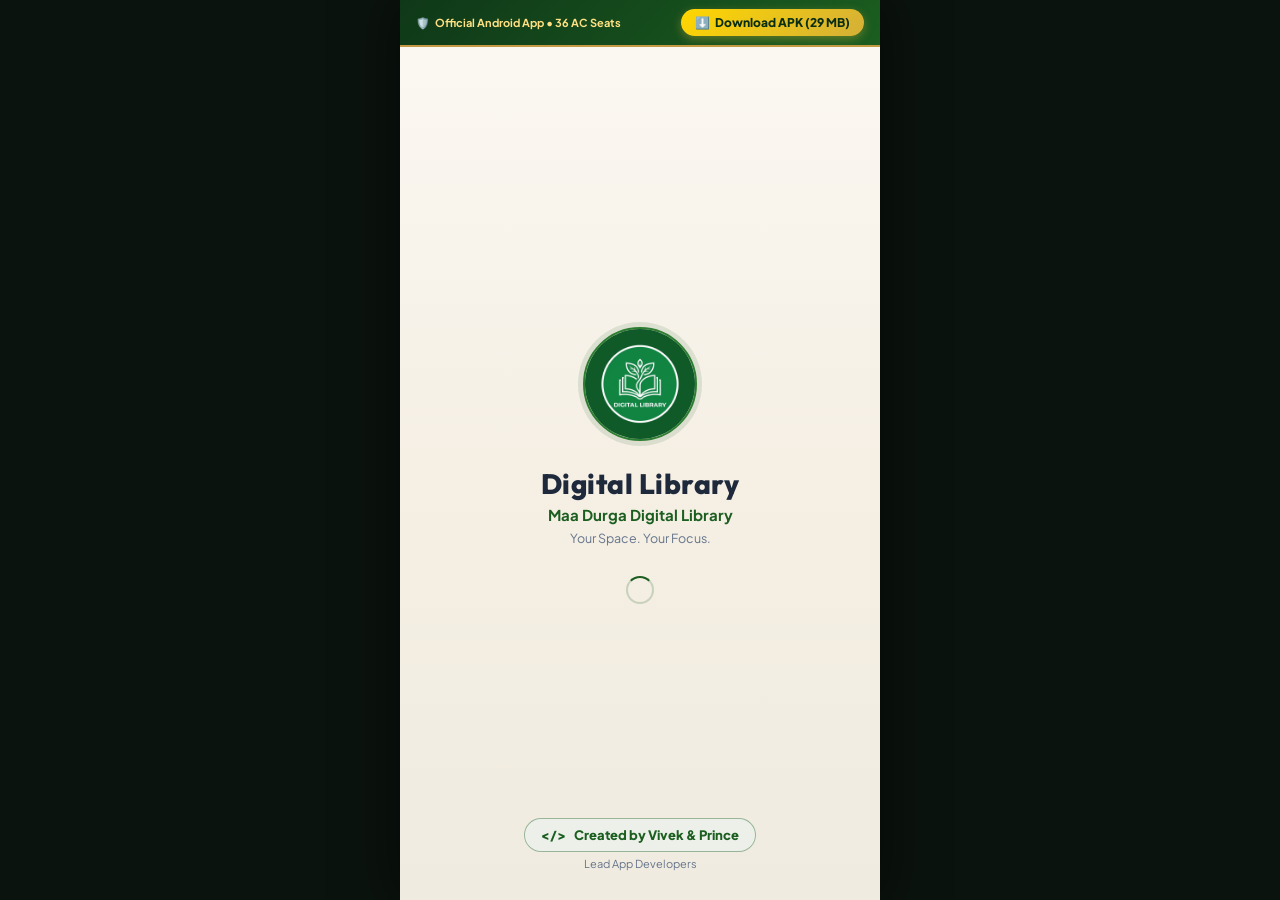
==== commit f1939302: "refactor: update UI theme and viewport settings Update base viewport settings to prevent zooming and" ====
--- a/index.html
+++ b/index.html
@@ -2,32 +2,36 @@
 <html lang="en">
 <head>
   <meta charset="UTF-8">
-  <meta name="viewport" content="width=device-width, initial-scale=1.0">
-  <title>Maa Durga Digital Library - Official Live Portal & App</title>
-  <meta name="description" content="Official Portal of Maa Durga Digital Library - 36 AC Seats, 4 Flexible Shifts, Live Attendance & ID Cards. Managed by Vivek & Prince.">
+  <meta name="viewport" content="width=device-width, initial-scale=1.0, maximum-scale=1.0, user-scalable=no">
+  <title>Digital Library - Maa Durga Digital Library</title>
+  <meta name="description" content="Official Maa Durga Digital Library app - 36 AC Seats, 4 Shifts, Attendance, UPI Payments & Digital ID Card. Created by Vivek & Prince.">
   <link rel="preconnect" href="https://fonts.googleapis.com">
   <link rel="preconnect" href="https://fonts.gstatic.com" crossorigin>
-  <link href="https://fonts.googleapis.com/css2?family=Outfit:wght@400;500;600;700;800&family=Plus+Jakarta+Sans:wght@400;500;600;700&display=swap" rel="stylesheet">
+  <link href="https://fonts.googleapis.com/css2?family=Plus+Jakarta+Sans:wght@400;500;600;700;800&family=Outfit:wght@500;600;700;800&display=swap" rel="stylesheet">
   <style>
+    /* Exact Android Theme Colors */
     :root {
-      --primary: #1B5E20;
-      --primary-dark: #0A2E12;
-      --primary-light: #2E7D32;
-      --primary-subtle: #E8F5E9;
-      --gold: #D4AF37;
-      --gold-dark: #B8860B;
-      --gold-light: #FFF9E6;
-      --bg: #F4F6F9;
-      --surface: #FFFFFF;
-      --text: #0F172A;
-      --text-muted: #64748B;
-      --border: #E2E8F0;
-      --radius-sm: 8px;
-      --radius-md: 14px;
-      --radius-lg: 20px;
-      --shadow-sm: 0 2px 8px rgba(0,0,0,0.06);
-      --shadow-md: 0 6px 20px rgba(0,0,0,0.08);
-      --shadow-lg: 0 12px 32px rgba(10,46,18,0.15);
+      --soft-cream: #FBF8F2;
+      --warm-cream: #F5EFE4;
+      --cream-gradient: #F0EBE0;
+      --deep-forest-green: #0F3818;
+      --primary-green: #1B5E20;
+      --primary-green-dark: #0A2E12;
+      --emerald-accent: #2E7D32;
+      --subtle-gold: #C49A45;
+      --subtle-gold-light: #FAF5EC;
+      --subtle-gold-border: #E2D4B7;
+      --charcoal-heading: #1E293B;
+      --charcoal-muted: #64748B;
+      --surface-card: #FFFFFF;
+      --surface-variant: #EBF2EC;
+      --border-color: #D6E2D8;
+      --seat-available-bg: #E8F5E9;
+      --seat-available-border: #A5D6A7;
+      --seat-occupied-bg: #FFE4E6;
+      --seat-occupied-border: #FDA4AF;
+      --seat-selected-bg: #FFD700;
+      --seat-selected-border: #B8860B;
     }
 
     * {
@@ -35,857 +39,1177 @@
       margin: 0;
       padding: 0;
       font-family: 'Plus Jakarta Sans', -apple-system, BlinkMacSystemFont, sans-serif;
+      -webkit-tap-highlight-color: transparent;
     }
 
     body {
-      background: var(--bg);
-      color: var(--text);
+      background: #0B130E;
       min-height: 100vh;
       display: flex;
+      justify-content: center;
+      align-items: center;
+      color: var(--charcoal-heading);
+      overflow-x: hidden;
+    }
+
+    /* Device Container: Adapts seamlessly to mobile or centered on desktop */
+    .app-device-frame {
+      width: 100%;
+      max-width: 480px;
+      min-height: 100vh;
+      background: var(--soft-cream);
+      display: flex;
       flex-direction: column;
-    }
-
-    /* TOP NOTIFICATION / PROMO BAR */
-    .top-strip {
-      background: linear-gradient(90deg, #0A2E12, #1B5E20, #0A2E12);
+      position: relative;
+      box-shadow: 0 0 50px rgba(0,0,0,0.6);
+      overflow: hidden;
+    }
+
+    /* Sticky APK Download Top Header */
+    .app-top-download-bar {
+      background: linear-gradient(135deg, var(--deep-forest-green) 0%, var(--primary-green) 100%);
       color: #FFFFFF;
-      padding: 10px 20px;
-      display: flex;
-      flex-wrap: wrap;
+      padding: 9px 16px;
+      display: flex;
       align-items: center;
       justify-content: space-between;
       gap: 12px;
-      border-bottom: 2px solid var(--gold);
+      border-bottom: 2px solid var(--subtle-gold);
       position: sticky;
       top: 0;
       z-index: 1000;
     }
-    .top-strip-left {
-      display: flex;
-      align-items: center;
-      gap: 10px;
-      font-size: 13px;
-    }
-    .badge-apk {
-      background: rgba(212,175,55,0.2);
-      border: 1px solid var(--gold);
+    .app-top-download-bar .info-tag {
+      font-size: 11px;
+      font-weight: 700;
       color: #FFE082;
-      font-weight: 700;
-      font-size: 11px;
-      padding: 3px 8px;
-      border-radius: 4px;
-      letter-spacing: 0.5px;
-    }
-    .btn-download-hero {
+      display: flex;
+      align-items: center;
+      gap: 5px;
+    }
+    .app-top-download-bar .btn-download {
       background: linear-gradient(135deg, #FFD700 0%, #D4AF37 100%);
       color: #0A2E12;
       text-decoration: none;
       font-weight: 800;
+      font-size: 12px;
+      padding: 6px 14px;
+      border-radius: 20px;
+      display: inline-flex;
+      align-items: center;
+      gap: 5px;
+      box-shadow: 0 3px 10px rgba(212,175,55,0.4);
+      white-space: nowrap;
+      transition: transform 0.15s;
+    }
+    .app-top-download-bar .btn-download:active {
+      transform: scale(0.95);
+    }
+
+    /* Screen Management */
+    .screen-view {
+      display: none;
+      flex-direction: column;
+      flex: 1;
+      width: 100%;
+      min-height: calc(100vh - 48px);
+      background: var(--soft-cream);
+      position: relative;
+    }
+    .screen-view.active-screen {
+      display: flex;
+    }
+    .screen-view.has-nav {
+      padding-bottom: 74px; /* clearance for bottom navigation */
+    }
+
+    /* 1. SPLASH SCREEN (Pixel-perfect to AuthScreens.kt) */
+    #screen-splash {
+      background: linear-gradient(180deg, #FBF8F2 0%, #F5EFE4 50%, #F0EBE0 100%);
+      align-items: center;
+      justify-content: space-between;
+      padding: 60px 24px 30px;
+      text-align: center;
+    }
+    .splash-logo-box {
+      width: 124px;
+      height: 124px;
+      border-radius: 50%;
+      background: rgba(27, 94, 32, 0.12);
+      padding: 5px;
+      margin: 0 auto 20px;
+      display: flex;
+      align-items: center;
+      justify-content: center;
+    }
+    .splash-logo-img {
+      width: 100%;
+      height: 100%;
+      border-radius: 50%;
+      border: 2.5px solid var(--emerald-accent);
+      object-fit: cover;
+    }
+    .splash-title {
+      font-family: 'Outfit', sans-serif;
+      font-size: 28px;
+      font-weight: 800;
+      color: var(--charcoal-heading);
+      letter-spacing: 0.5px;
+    }
+    .splash-sub {
+      font-size: 15px;
+      font-weight: 700;
+      color: var(--primary-green);
+      margin-top: 4px;
+    }
+    .splash-tagline {
+      font-size: 12.5px;
+      color: var(--charcoal-muted);
+      margin-top: 6px;
+    }
+    .spinner-ring {
+      width: 28px;
+      height: 28px;
+      border: 2.5px solid rgba(27, 94, 32, 0.2);
+      border-top-color: var(--primary-green);
+      border-radius: 50%;
+      animation: spin 0.8s linear infinite;
+      margin: 30px auto 0;
+    }
+    @keyframes spin {
+      to { transform: rotate(360deg); }
+    }
+    .splash-developer-badge {
+      background: rgba(235, 242, 236, 0.75);
+      border: 1px solid rgba(27, 94, 32, 0.4);
+      border-radius: 20px;
+      padding: 8px 16px;
+      display: inline-flex;
+      align-items: center;
+      gap: 8px;
       font-size: 13px;
-      padding: 8px 18px;
-      border-radius: 24px;
-      display: inline-flex;
-      align-items: center;
-      gap: 6px;
-      box-shadow: 0 4px 14px rgba(212,175,55,0.4);
-      transition: all 0.2s;
-    }
-    .btn-download-hero:hover {
-      transform: translateY(-2px);
-      box-shadow: 0 6px 18px rgba(212,175,55,0.6);
-    }
-
-    /* MAIN HEADER */
-    .main-nav {
-      background: var(--surface);
-      border-bottom: 1px solid var(--border);
-      padding: 14px 24px;
-      display: flex;
-      align-items: center;
-      justify-content: space-between;
-      box-shadow: var(--shadow-sm);
-    }
-    .brand-wrap {
+      font-weight: 800;
+      color: var(--charcoal-heading);
+    }
+    .splash-developer-badge span {
+      color: var(--primary-green);
+    }
+
+    /* 2. WELCOME SCREEN (Pixel-perfect to AuthScreens.kt WelcomeScreen) */
+    #screen-welcome {
+      background: linear-gradient(180deg, #FBF8F2 0%, #F5EFE4 60%, #F0EBE0 100%);
+      padding: 20px 20px 30px;
+      overflow-y: auto;
+    }
+    .estd-pill {
+      display: inline-block;
+      background: var(--subtle-gold-light);
+      border: 1px solid rgba(226, 212, 183, 0.8);
+      color: var(--subtle-gold);
+      font-size: 10.5px;
+      font-weight: 800;
+      letter-spacing: 0.8px;
+      padding: 4px 12px;
+      border-radius: 20px;
+      margin-top: 14px;
+    }
+    .welcome-card-option {
+      background: var(--surface-card);
+      border: 1.2px solid var(--border-color);
+      border-radius: 20px;
+      padding: 18px;
       display: flex;
       align-items: center;
       gap: 14px;
-      text-decoration: none;
-      color: inherit;
-    }
-    .brand-logo {
-      width: 48px;
-      height: 48px;
-      border-radius: 50%;
-      border: 2px solid var(--gold);
-      object-fit: cover;
-      background: #FFFFFF;
-    }
-    .brand-text h1 {
-      font-family: 'Outfit', sans-serif;
-      font-size: 20px;
+      margin-bottom: 14px;
+      cursor: pointer;
+      box-shadow: 0 3px 12px rgba(0,0,0,0.04);
+      transition: all 0.2s ease;
+    }
+    .welcome-card-option:active {
+      transform: scale(0.98);
+      border-color: var(--primary-green);
+      background: #F4F8F4;
+    }
+    .portal-icon-box {
+      width: 50px;
+      height: 50px;
+      border-radius: 14px;
+      display: flex;
+      align-items: center;
+      justify-content: center;
+      font-size: 24px;
+      flex-shrink: 0;
+    }
+    .student-icon-bg {
+      background: var(--deep-forest-green);
+      color: #FFFFFF;
+    }
+    .admin-icon-bg {
+      background: #B45309;
+      color: #FFFFFF;
+    }
+    .pill-role-tag {
+      font-size: 9.5px;
       font-weight: 800;
-      color: var(--primary-dark);
-      letter-spacing: -0.3px;
-    }
-    .brand-text p {
-      font-size: 12px;
-      color: var(--gold-dark);
-      font-weight: 700;
-    }
-    .nav-tabs {
-      display: flex;
-      align-items: center;
-      gap: 8px;
-    }
-    .nav-tab-btn {
-      padding: 8px 14px;
-      border-radius: 10px;
+      padding: 2px 6px;
+      border-radius: 6px;
+      text-transform: uppercase;
+    }
+    .student-tag { background: #E8F5E9; color: #1B5E20; }
+    .admin-tag { background: #FEF3C7; color: #B45309; }
+
+    /* 3. AUTH FORMS (Login, Register, Forgot Password, Admin Login) */
+    .auth-container {
+      padding: 24px 20px;
+      display: flex;
+      flex-direction: column;
+      flex: 1;
+    }
+    .form-group-field {
+      margin-bottom: 16px;
+    }
+    .form-label {
+      display: block;
       font-size: 13px;
       font-weight: 700;
+      color: var(--charcoal-heading);
+      margin-bottom: 6px;
+    }
+    .input-outline-box {
+      display: flex;
+      align-items: center;
+      border: 1.5px solid #CBD5E1;
+      border-radius: 12px;
+      background: #FFFFFF;
+      padding: 0 14px;
+      height: 50px;
+      transition: border-color 0.2s;
+    }
+    .input-outline-box:focus-within {
+      border-color: var(--primary-green);
+      box-shadow: 0 0 0 3px rgba(27, 94, 32, 0.12);
+    }
+    .input-outline-box input {
       border: none;
+      outline: none;
+      width: 100%;
+      height: 100%;
+      font-size: 15px;
+      color: var(--charcoal-heading);
       background: transparent;
-      color: var(--text-muted);
+    }
+    .prefix-flag {
+      font-weight: 800;
+      color: var(--primary-green);
+      margin-right: 8px;
+      font-size: 14px;
+    }
+    .btn-submit-green {
+      background: linear-gradient(135deg, var(--primary-green) 0%, var(--emerald-accent) 100%);
+      color: #FFFFFF;
+      border: none;
+      width: 100%;
+      height: 50px;
+      border-radius: 14px;
+      font-size: 15px;
+      font-weight: 800;
       cursor: pointer;
+      display: flex;
+      align-items: center;
+      justify-content: center;
+      gap: 8px;
+      box-shadow: 0 4px 14px rgba(27, 94, 32, 0.3);
+      margin-top: 10px;
       transition: all 0.2s;
     }
-    .nav-tab-btn.active, .nav-tab-btn:hover {
-      background: var(--primary-subtle);
-      color: var(--primary);
-    }
-    .btn-portal-role {
-      background: var(--primary);
-      color: #fff;
-      padding: 8px 16px;
-      border-radius: 10px;
-      border: none;
+    .btn-submit-green:active {
+      transform: scale(0.98);
+    }
+
+    /* 4. STUDENT CONTAINER & M3 BOTTOM NAVIGATION */
+    .student-header-topbar {
+      background: #FFFFFF;
+      padding: 14px 20px;
+      display: flex;
+      align-items: center;
+      justify-content: space-between;
+      border-bottom: 1px solid #E2E8F0;
+      position: sticky;
+      top: 45px;
+      z-index: 100;
+    }
+    .m3-bottom-nav {
+      position: fixed;
+      bottom: 0;
+      width: 100%;
+      max-width: 480px;
+      background: #FFFFFF;
+      border-top: 1px solid #E2E8F0;
+      display: flex;
+      justify-content: space-around;
+      padding: 6px 0 10px;
+      z-index: 500;
+      box-shadow: 0 -4px 16px rgba(0,0,0,0.06);
+    }
+    .m3-nav-item {
+      display: flex;
+      flex-direction: column;
+      align-items: center;
+      font-size: 10.5px;
       font-weight: 700;
-      font-size: 13px;
+      color: var(--charcoal-muted);
       cursor: pointer;
-    }
-
-    /* MAIN CONTAINER */
-    .container {
-      max-width: 1200px;
-      margin: 0 auto;
-      padding: 24px 20px;
-      width: 100%;
+      gap: 3px;
       flex: 1;
     }
-
-    /* HERO BANNER */
-    .hero-banner {
-      background: linear-gradient(135deg, #071F0C 0%, #104318 50%, #1B5E20 100%);
+    .m3-nav-item .icon-box {
+      padding: 3px 14px;
+      border-radius: 16px;
+      font-size: 18px;
+      transition: all 0.2s;
+    }
+    .m3-nav-item.active {
+      color: var(--primary-green);
+    }
+    .m3-nav-item.active .icon-box {
+      background: var(--surface-variant);
+      transform: translateY(-2px);
+    }
+
+    /* 5. STUDENT HOME TAB UI CARDS */
+    .home-scroll-pad {
+      padding: 18px;
+      overflow-y: auto;
+    }
+    .membership-gradient-card {
+      background: linear-gradient(135deg, #0F471A 0%, #1B5E20 60%, #2E7D32 100%);
       color: white;
-      border-radius: var(--radius-lg);
-      padding: 36px 32px;
-      margin-bottom: 28px;
+      border-radius: 20px;
+      padding: 20px;
+      margin-bottom: 18px;
       position: relative;
       overflow: hidden;
-      border: 2px solid rgba(212,175,55,0.4);
-      box-shadow: var(--shadow-md);
-      display: flex;
-      flex-wrap: wrap;
-      align-items: center;
-      justify-content: space-between;
-      gap: 24px;
-    }
-    .hero-banner h2 {
-      font-family: 'Outfit', sans-serif;
-      font-size: 32px;
+      box-shadow: 0 6px 20px rgba(15, 71, 26, 0.25);
+    }
+    .membership-status-pill {
+      background: #00C853;
+      color: #000000;
+      font-size: 10px;
       font-weight: 800;
-      margin-bottom: 8px;
+      padding: 3px 8px;
+      border-radius: 20px;
+    }
+
+    /* 6. 36 SEATS FLOOR MAP (Pixel-perfect to SeatSelectionScreen) */
+    .shift-toggle-row {
+      display: flex;
+      gap: 6px;
+      background: #FFFFFF;
+      padding: 6px;
+      border-radius: 14px;
+      border: 1px solid var(--border-color);
+      margin-bottom: 16px;
+      overflow-x: auto;
+    }
+    .shift-chip {
+      flex: 1;
+      padding: 8px 6px;
+      text-align: center;
+      border-radius: 10px;
+      font-size: 11.5px;
+      font-weight: 800;
+      color: var(--charcoal-muted);
+      cursor: pointer;
+      white-space: nowrap;
+      transition: all 0.2s;
+    }
+    .shift-chip.selected-shift {
+      background: var(--primary-green);
       color: #FFFFFF;
-    }
-    .hero-banner p {
-      font-size: 15px;
-      color: #C8E6C9;
-      max-width: 600px;
-      line-height: 1.5;
-    }
-    .creator-pill {
-      display: inline-flex;
-      align-items: center;
-      gap: 6px;
-      background: rgba(255,255,255,0.12);
-      border: 1px solid var(--gold);
-      color: #FFE082;
-      padding: 6px 14px;
+      box-shadow: 0 2px 8px rgba(27, 94, 32, 0.3);
+    }
+
+    .seat-hall-card {
+      background: #FFFFFF;
+      border: 1px solid var(--border-color);
       border-radius: 20px;
-      font-size: 12px;
-      font-weight: 700;
-      margin-top: 14px;
-    }
-
-    /* LAYOUT GRIDS */
-    .main-grid {
-      display: grid;
-      grid-template-columns: 2fr 1fr;
-      gap: 24px;
-    }
-    @media (max-width: 900px) {
-      .main-grid {
-        grid-template-columns: 1fr;
-      }
-      .nav-tabs {
-        display: none;
-      }
-    }
-
-    .card {
-      background: var(--surface);
-      border: 1px solid var(--border);
-      border-radius: var(--radius-lg);
-      padding: 24px;
-      box-shadow: var(--shadow-sm);
-      margin-bottom: 24px;
-    }
-    .card-title {
-      font-size: 18px;
-      font-weight: 800;
-      color: var(--primary-dark);
-      display: flex;
-      align-items: center;
-      justify-content: space-between;
+      padding: 16px;
       margin-bottom: 18px;
-    }
-
-    /* SHIFT SELECTOR */
-    .shift-row {
-      display: grid;
-      grid-template-columns: repeat(4, 1fr);
-      gap: 10px;
-      margin-bottom: 20px;
-    }
-    @media (max-width: 600px) {
-      .shift-row {
-        grid-template-columns: repeat(2, 1fr);
-      }
-    }
-    .shift-box {
-      border: 2px solid var(--border);
-      background: #F8FAFC;
-      padding: 12px;
-      border-radius: var(--radius-md);
-      text-align: center;
-      cursor: pointer;
-      transition: all 0.2s;
-    }
-    .shift-box.active {
-      border-color: var(--primary);
-      background: var(--primary-subtle);
-      box-shadow: 0 4px 12px rgba(27,94,32,0.15);
-    }
-    .shift-box h4 {
-      font-size: 14px;
-      font-weight: 800;
-      color: var(--primary-dark);
-    }
-    .shift-box span {
+      box-shadow: 0 2px 10px rgba(0,0,0,0.04);
+    }
+    .hall-aisle-header {
+      background: #F1F5F9;
+      color: #475569;
       font-size: 11px;
-      color: var(--text-muted);
-      font-weight: 600;
-    }
-
-    /* 36 SEATS FLOOR MAP */
-    .desk-header {
-      background: #E2E8F0;
-      color: #334155;
-      font-size: 12px;
       font-weight: 800;
       text-align: center;
-      padding: 8px;
+      padding: 6px;
       border-radius: 8px;
-      letter-spacing: 2px;
-      margin-bottom: 18px;
-    }
-    .seats-grid {
+      letter-spacing: 1.5px;
+      margin-bottom: 14px;
+    }
+    .seat-cubicles-grid {
       display: grid;
       grid-template-columns: repeat(6, 1fr);
-      gap: 10px;
-      margin-bottom: 18px;
-    }
-    .seat-cube {
+      gap: 8px;
+    }
+    .seat-cube-cell {
       aspect-ratio: 1;
-      border-radius: 10px;
+      border-radius: 8px;
       display: flex;
       flex-direction: column;
       align-items: center;
       justify-content: center;
-      font-size: 14px;
+      font-size: 13px;
       font-weight: 800;
       cursor: pointer;
-      transition: all 0.2s;
       user-select: none;
+      transition: transform 0.15s;
+    }
+    .seat-cube-cell.available {
+      background: var(--seat-available-bg);
+      color: var(--primary-green);
+      border: 1.5px solid var(--seat-available-border);
+    }
+    .seat-cube-cell.occupied {
+      background: var(--seat-occupied-bg);
+      color: #BE123C;
+      border: 1.5px solid var(--seat-occupied-border);
+      cursor: not-allowed;
+    }
+    .seat-cube-cell.selected {
+      background: var(--seat-selected-bg);
+      color: #0A2E12;
+      border: 2px solid var(--seat-selected-border);
+      transform: scale(1.08);
+      box-shadow: 0 4px 10px rgba(212,175,55,0.5);
+    }
+
+    /* 7. DIGITAL STUDENT ID CARD */
+    .id-card-chassis {
+      background: linear-gradient(135deg, #071F0C 0%, #104318 60%, #1B5E20 100%);
+      color: white;
+      border-radius: 20px;
+      padding: 22px;
+      border: 2px solid var(--subtle-gold);
+      box-shadow: 0 10px 28px rgba(10, 46, 18, 0.35);
       position: relative;
     }
-    .seat-cube.available {
-      background: #E8F5E9;
-      color: #1B5E20;
-      border: 2px solid #A5D6A7;
-    }
-    .seat-cube.available:hover {
-      transform: scale(1.06);
-      border-color: #2E7D32;
-    }
-    .seat-cube.occupied {
-      background: #FFE4E6;
-      color: #BE123C;
-      border: 2px solid #FDA4AF;
-      cursor: not-allowed;
-    }
-    .seat-cube.selected {
-      background: #FFD700;
-      color: #0A2E12;
-      border: 2px solid #B8860B;
-      transform: scale(1.08);
-      box-shadow: 0 4px 14px rgba(212,175,55,0.6);
-    }
-    .legend-row {
-      display: flex;
-      justify-content: center;
-      gap: 24px;
-      font-size: 13px;
-      font-weight: 600;
-      padding-top: 14px;
-      border-top: 1px solid var(--border);
-    }
-    .legend-tag {
-      display: flex;
-      align-items: center;
-      gap: 8px;
-    }
-    .legend-color {
-      width: 16px;
-      height: 16px;
-      border-radius: 4px;
-    }
-
-    /* RIGHT COLUMN WIDGETS */
-    .clock-widget {
-      background: linear-gradient(135deg, #0A2E12, #1B5E20);
-      color: white;
-      border-radius: var(--radius-lg);
-      padding: 24px;
-      text-align: center;
-      margin-bottom: 24px;
-      border: 1px solid var(--gold);
-    }
-    .clock-time {
-      font-size: 36px;
-      font-weight: 800;
-      font-family: monospace;
-      color: #FFD700;
-      margin: 8px 0;
-    }
-    .punch-btns {
-      display: grid;
-      grid-template-columns: 1fr 1fr;
-      gap: 10px;
-      margin-top: 16px;
-    }
-    .btn-punch {
-      border: none;
-      padding: 12px;
-      border-radius: 10px;
-      font-weight: 800;
-      font-size: 13px;
-      cursor: pointer;
-      transition: all 0.2s;
-    }
-    .btn-punch-in {
-      background: #16A34A;
-      color: white;
-    }
-    .btn-punch-out {
-      background: #DC2626;
-      color: white;
-    }
-
-    /* ID CARD PREVIEW */
-    .id-card {
-      background: linear-gradient(135deg, #071F0C 0%, #1B5E20 70%, #2E7D32 100%);
-      color: white;
-      border-radius: 16px;
-      padding: 20px;
-      border: 2px solid var(--gold);
-      box-shadow: var(--shadow-md);
-      position: relative;
-    }
-    .id-head {
+    .id-card-top {
       display: flex;
       align-items: center;
       gap: 12px;
       border-bottom: 1px solid rgba(212,175,55,0.4);
-      padding-bottom: 12px;
-      margin-bottom: 14px;
-    }
-    .id-details {
-      font-size: 13px;
-      line-height: 1.6;
-    }
-    .id-barcode {
-      margin-top: 16px;
+      padding-bottom: 14px;
+      margin-bottom: 16px;
+    }
+    .id-barcode-footer {
+      margin-top: 18px;
       padding-top: 12px;
       border-top: 1px dashed rgba(255,255,255,0.3);
+      text-align: center;
       font-family: monospace;
       font-size: 14px;
       letter-spacing: 4px;
-      color: var(--gold);
-      text-align: center;
-    }
-
-    /* BUTTONS */
-    .btn-primary {
-      background: linear-gradient(135deg, #1B5E20 0%, #2E7D32 100%);
-      color: white;
-      border: none;
-      padding: 12px 20px;
-      border-radius: 12px;
-      font-size: 14px;
-      font-weight: 700;
-      cursor: pointer;
-      display: inline-flex;
-      align-items: center;
-      justify-content: center;
-      gap: 8px;
-      width: 100%;
-      box-shadow: 0 4px 12px rgba(27,94,32,0.25);
-      transition: all 0.2s;
-    }
-    .btn-primary:hover {
-      transform: translateY(-2px);
-      box-shadow: 0 6px 16px rgba(27,94,32,0.35);
-    }
-
-    /* MODAL */
-    .modal-overlay {
+      color: #FFD700;
+    }
+
+    /* MODALS & DIALOGS */
+    .modal-backdrop {
       position: fixed;
       inset: 0;
       background: rgba(0,0,0,0.65);
+      z-index: 2000;
       display: none;
       align-items: center;
       justify-content: center;
-      z-index: 2000;
-      padding: 20px;
-    }
-    .modal-overlay.active {
-      display: flex;
-    }
-    .modal-box {
-      background: var(--surface);
-      max-width: 480px;
+      padding: 16px;
+    }
+    .modal-backdrop.open {
+      display: flex;
+    }
+    .modal-content-panel {
+      background: #FFFFFF;
       width: 100%;
+      max-width: 440px;
       border-radius: 20px;
-      padding: 28px;
-      box-shadow: var(--shadow-lg);
-      max-height: 90vh;
+      padding: 24px;
+      max-height: 88vh;
       overflow-y: auto;
-      animation: zoomIn 0.25s ease;
-    }
-    @keyframes zoomIn {
-      from { transform: scale(0.92); opacity: 0; }
-      to { transform: scale(1); opacity: 1; }
-    }
-
-    .pill {
-      display: inline-block;
-      padding: 4px 12px;
-      border-radius: 20px;
-      font-size: 11px;
-      font-weight: 700;
-    }
-    .pill-green { background: #DCFCE7; color: #15803D; }
-    .pill-gold { background: #FEF3C7; color: #B45309; }
-
-    /* FOOTER */
-    footer {
-      background: var(--surface);
-      border-top: 1px solid var(--border);
-      padding: 24px;
-      text-align: center;
-      font-size: 13px;
-      color: var(--text-muted);
-      margin-top: 40px;
+      animation: modalSlide 0.25s ease;
+    }
+    @keyframes modalSlide {
+      from { transform: translateY(20px); opacity: 0; }
+      to { transform: translateY(0); opacity: 1; }
     }
   </style>
 </head>
 <body>
 
-  <!-- TOP BAR -->
-  <div class="top-strip">
-    <div class="top-strip-left">
-      <span class="badge-apk">OFFICIAL ANDROID APP</span>
-      <strong>Maa Durga Digital Library</strong> • 36 AC Seats & Real-time Biometric/QR Desk
-    </div>
-    <a href="./downloads/MaaDurgaLibrary.apk" download="MaaDurgaLibrary.apk" class="btn-download-hero">
+<div class="app-device-frame">
+
+  <!-- TOP PERSISTENT APK DOWNLOAD BAR -->
+  <div class="app-top-download-bar">
+    <div class="info-tag">
+      <span>🛡️</span>
+      <span>Official Android App • 36 AC Seats</span>
+    </div>
+    <a href="./downloads/MaaDurgaLibrary.apk" download="MaaDurgaLibrary.apk" class="btn-download">
       <span>⬇️</span> Download APK (29 MB)
     </a>
   </div>
 
-  <!-- NAVIGATION -->
-  <nav class="main-nav">
-    <a href="#" class="brand-wrap">
-      <img src="assets/ic_digital_library_logo.jpg" alt="Logo" class="brand-logo" onerror="this.src='https://cdn-icons-png.flaticon.com/512/3389/3389081.png'">
-      <div class="brand-text">
-        <h1>Maa Durga Digital Library</h1>
-        <p>Managed by Vivek & Prince</p>
-      </div>
-    </a>
-    <div class="nav-tabs">
-      <button class="nav-tab-btn active" onclick="scrollToSection('seats-section')">36 Seats Plan</button>
-      <button class="nav-tab-btn" onclick="scrollToSection('attendance-section')">Live Attendance</button>
-      <button class="nav-tab-btn" onclick="scrollToSection('id-section')">Student ID</button>
-      <button class="btn-portal-role" onclick="openStudentModal()">Student Login / Register</button>
-      <button class="btn-portal-role" style="background:#B45309;" onclick="openAdminModal()">Admin Desk</button>
-    </div>
-  </nav>
-
-  <!-- MAIN CONTAINER -->
-  <div class="container">
-
-    <!-- HERO BANNER -->
-    <div class="hero-banner">
+  <!-- SCREEN 1: SPLASH SCREEN (Native Jetpack Compose Twin) -->
+  <div id="screen-splash" class="screen-view active-screen">
+    <div style="flex:1; display:flex; flex-direction:column; justify-content:center; align-items:center;">
+      <div class="splash-logo-box">
+        <img src="assets/ic_digital_library_logo.jpg" class="splash-logo-img" alt="Digital Library Logo" onerror="this.src='https://cdn-icons-png.flaticon.com/512/3389/3389081.png'">
+      </div>
+      <h1 class="splash-title">Digital Library</h1>
+      <div class="splash-sub">Maa Durga Digital Library</div>
+      <div class="splash-tagline">Your Space. Your Focus.</div>
+      <div class="spinner-ring"></div>
+    </div>
+
+    <!-- Bottom Developer Credit (Same as SplashScreen.kt) -->
+    <div>
+      <div class="splash-developer-badge">
+        <span>&lt;/&gt;</span>
+        <span>Created by Vivek & Prince</span>
+      </div>
+      <div style="font-size:11px; color:var(--charcoal-muted); margin-top:5px;">Lead App Developers</div>
+    </div>
+  </div>
+
+  <!-- SCREEN 2: WELCOME SCREEN (Pixel-perfect to WelcomeScreen.kt) -->
+  <div id="screen-welcome" class="screen-view">
+    <div style="text-align:center; padding:10px 0 20px;">
+      <div style="width:92px; height:92px; border-radius:50%; background:#FFFFFF; border:2px solid var(--subtle-gold-border); padding:4px; margin:0 auto;">
+        <img src="assets/ic_digital_library_logo.jpg" style="width:100%; height:100%; border-radius:50%; object-fit:cover;" onerror="this.src='https://cdn-icons-png.flaticon.com/512/3389/3389081.png'">
+      </div>
+      <div class="estd-pill">✦ ESTD. 2024 • MODERN STUDY SANCTUARY ✦</div>
+      <div style="font-size:17px; color:var(--charcoal-muted); margin-top:12px;">Welcome to</div>
+      <h2 style="font-size:24px; font-weight:800; color:var(--deep-forest-green); margin-top:2px;">Maa Durga Digital Library</h2>
+      <div style="font-size:13px; font-weight:700; color:var(--subtle-gold); margin-top:4px;">Read More • Learn More • Grow More</div>
+    </div>
+
+    <div style="padding:0 4px;">
+      <div style="font-size:19px; font-weight:800; color:var(--charcoal-heading);">Choose Your Access</div>
+      <div style="font-size:13px; color:var(--charcoal-muted); margin:4px 0 16px;">Select the portal that matches your role to continue</div>
+
+      <!-- 1. Student Card -->
+      <div class="welcome-card-option" onclick="navigateTo('screen-login')">
+        <div class="portal-icon-box student-icon-bg">📖</div>
+        <div style="flex:1;">
+          <div style="display:flex; align-items:center; gap:8px;">
+            <h3 style="font-size:18px; font-weight:800; color:var(--deep-forest-green);">Student</h3>
+            <span class="pill-role-tag student-tag">LEARNER / MEMBER</span>
+          </div>
+          <p style="font-size:12px; color:var(--charcoal-muted); margin-top:3px;">Self-study seats, shifts & digital library access</p>
+        </div>
+        <span style="font-size:18px; font-weight:800; color:var(--primary-green);">➔</span>
+      </div>
+
+      <!-- 2. Administrator Card -->
+      <div class="welcome-card-option" onclick="navigateTo('screen-admin-login')">
+        <div class="portal-icon-box admin-icon-bg">🛡️</div>
+        <div style="flex:1;">
+          <div style="display:flex; align-items:center; gap:8px;">
+            <h3 style="font-size:18px; font-weight:800; color:#B45309;">Administrator</h3>
+            <span class="pill-role-tag admin-tag">DESK / STAFF</span>
+          </div>
+          <p style="font-size:12px; color:var(--charcoal-muted); margin-top:3px;">Manage student registrations, shifts, seats & notice board</p>
+        </div>
+        <span style="font-size:18px; font-weight:800; color:#B45309;">➔</span>
+      </div>
+    </div>
+
+    <div style="text-align:center; margin-top:auto; padding:20px 0 10px;">
+      <div class="splash-developer-badge" style="background:rgba(27,94,32,0.08); border-color:rgba(27,94,32,0.25);">
+        <span>&lt;/&gt;</span>
+        <span style="color:var(--primary-green);">Developed by Vivek & Prince</span>
+      </div>
+    </div>
+  </div>
+
+  <!-- SCREEN 3: STUDENT LOGIN -->
+  <div id="screen-login" class="screen-view">
+    <div style="padding:16px 20px 0; display:flex; align-items:center; gap:12px;">
+      <button onclick="navigateTo('screen-welcome')" style="background:none; border:none; font-size:22px; cursor:pointer;">←</button>
+      <span style="font-weight:700; font-size:15px; color:var(--charcoal-muted);">Student Portal</span>
+    </div>
+
+    <div class="auth-container">
+      <h2 style="font-size:26px; font-weight:800; color:var(--deep-forest-green); margin-bottom:4px;">Welcome Back! 👋</h2>
+      <p style="font-size:13.5px; color:var(--charcoal-muted); margin-bottom:24px;">Sign in with your registered mobile to access desk</p>
+
+      <div class="form-group-field">
+        <label class="form-label">Mobile Number</label>
+        <div class="input-outline-box">
+          <span class="prefix-flag">+91</span>
+          <input type="tel" id="stu-login-mobile" placeholder="10-digit mobile number" maxlength="10">
+        </div>
+      </div>
+
+      <div class="form-group-field">
+        <label class="form-label">Password</label>
+        <div class="input-outline-box">
+          <input type="password" id="stu-login-password" placeholder="Enter password">
+          <span onclick="togglePassword('stu-login-password')" style="cursor:pointer; font-size:18px;">👁️</span>
+        </div>
+      </div>
+
+      <div style="display:flex; justify-content:flex-end; margin-bottom:18px;">
+        <a href="#" onclick="navigateTo('screen-forgot')" style="font-size:13px; font-weight:700; color:var(--primary-green); text-decoration:none;">Forgot Password?</a>
+      </div>
+
+      <button class="btn-submit-green" onclick="submitStudentLogin()">
+        <span>Login to Library Desk</span> ➔
+      </button>
+
+      <div style="text-align:center; margin-top:24px; font-size:14px; color:var(--charcoal-muted);">
+        New to Maa Durga Digital Library? 
+        <a href="#" onclick="navigateTo('screen-register')" style="font-weight:800; color:var(--primary-green); text-decoration:none;">Register Now</a>
+      </div>
+    </div>
+  </div>
+
+  <!-- SCREEN 4: STUDENT REGISTER -->
+  <div id="screen-register" class="screen-view">
+    <div style="padding:16px 20px 0; display:flex; align-items:center; gap:12px;">
+      <button onclick="navigateTo('screen-login')" style="background:none; border:none; font-size:22px; cursor:pointer;">←</button>
+      <span style="font-weight:700; font-size:15px; color:var(--charcoal-muted);">New Registration</span>
+    </div>
+
+    <div class="auth-container">
+      <h2 style="font-size:24px; font-weight:800; color:var(--deep-forest-green); margin-bottom:4px;">Join Digital Library</h2>
+      <p style="font-size:13px; color:var(--charcoal-muted); margin-bottom:20px;">Create your profile for seat reservation & attendance</p>
+
+      <div class="form-group-field">
+        <label class="form-label">Full Name</label>
+        <div class="input-outline-box">
+          <input type="text" id="reg-name" placeholder="Enter student full name">
+        </div>
+      </div>
+
+      <div class="form-group-field">
+        <label class="form-label">10-Digit Mobile Number</label>
+        <div class="input-outline-box">
+          <span class="prefix-flag">+91</span>
+          <input type="tel" id="reg-mobile" placeholder="Mobile number" maxlength="10">
+        </div>
+      </div>
+
+      <div class="form-group-field">
+        <label class="form-label">Create Password</label>
+        <div class="input-outline-box">
+          <input type="password" id="reg-pwd" placeholder="At least 6 characters">
+          <span onclick="togglePassword('reg-pwd')" style="cursor:pointer; font-size:18px;">👁️</span>
+        </div>
+      </div>
+
+      <button class="btn-submit-green" onclick="submitStudentRegister()">
+        <span>Complete Registration</span> ➔
+      </button>
+
+      <div style="text-align:center; margin-top:20px; font-size:14px; color:var(--charcoal-muted);">
+        Already registered? 
+        <a href="#" onclick="navigateTo('screen-login')" style="font-weight:800; color:var(--primary-green); text-decoration:none;">Login here</a>
+      </div>
+    </div>
+  </div>
+
+  <!-- SCREEN 5: FORGOT PASSWORD -->
+  <div id="screen-forgot" class="screen-view">
+    <div style="padding:16px 20px 0; display:flex; align-items:center; gap:12px;">
+      <button onclick="navigateTo('screen-login')" style="background:none; border:none; font-size:22px; cursor:pointer;">←</button>
+      <span style="font-weight:700; font-size:15px; color:var(--charcoal-muted);">Password Reset</span>
+    </div>
+
+    <div class="auth-container">
+      <h2 style="font-size:22px; font-weight:800; color:var(--deep-forest-green); margin-bottom:4px;">Reset Request</h2>
+      <p style="font-size:13px; color:var(--charcoal-muted); margin-bottom:20px;">Request forwarded securely to Library Admin for approval</p>
+
+      <div class="form-group-field">
+        <label class="form-label">Registered Mobile Number</label>
+        <div class="input-outline-box">
+          <span class="prefix-flag">+91</span>
+          <input type="tel" id="forgot-mobile" placeholder="10-digit mobile" maxlength="10">
+        </div>
+      </div>
+
+      <div class="form-group-field">
+        <label class="form-label">New Password</label>
+        <div class="input-outline-box">
+          <input type="password" id="forgot-pwd" placeholder="Enter new password">
+        </div>
+      </div>
+
+      <button class="btn-submit-green" onclick="submitForgotRequest()">
+        <span>Submit Request to Admin</span> ➔
+      </button>
+    </div>
+  </div>
+
+  <!-- SCREEN 6: ADMIN LOGIN -->
+  <div id="screen-admin-login" class="screen-view">
+    <div style="padding:16px 20px 0; display:flex; align-items:center; gap:12px;">
+      <button onclick="navigateTo('screen-welcome')" style="background:none; border:none; font-size:22px; cursor:pointer;">←</button>
+      <span style="font-weight:700; font-size:15px; color:#B45309;">Administrator Desk</span>
+    </div>
+
+    <div class="auth-container">
+      <h2 style="font-size:24px; font-weight:800; color:#B45309; margin-bottom:4px;">Authorized Personnel Only</h2>
+      <p style="font-size:13px; color:var(--charcoal-muted); margin-bottom:20px;">Desk Operations for Vivek & Prince</p>
+
+      <div class="form-group-field">
+        <label class="form-label">Admin Security Key</label>
+        <div class="input-outline-box">
+          <input type="password" id="admin-sec-key" placeholder="Enter Master Key (MDDL@ADMIN2026)">
+        </div>
+        <div style="font-size:11px; color:var(--charcoal-muted); margin-top:5px;">Desk Key: MDDL@ADMIN2026 or ADMIN9569</div>
+      </div>
+
+      <button class="btn-submit-green" style="background:#B45309;" onclick="submitAdminLogin()">
+        <span>Unlock Administrator Desk</span> ➔
+      </button>
+    </div>
+  </div>
+
+  <!-- SCREEN 7: STUDENT MAIN APP CONTAINER WITH 5 TABS -->
+  <div id="screen-student-app" class="screen-view has-nav">
+
+    <!-- Top Bar -->
+    <div class="student-header-topbar">
       <div>
-        <span class="pill pill-gold" style="margin-bottom:10px;">★ PIN-DROP SILENT STUDY SANCTUARY ★</span>
-        <h2>Where Focus Meets Ambition</h2>
-        <p>Book your dedicated air-conditioned desk among 36 reserved seats with 4 customizable shifts, high-speed 5G WiFi, and real-time attendance tracking.</p>
-        <div class="creator-pill">
-          <span>✨</span> Created & Affiliated by Vivek & Prince
-        </div>
-      </div>
-      <div>
-        <a href="./downloads/MaaDurgaLibrary.apk" download="MaaDurgaLibrary.apk" class="btn-download-hero" style="font-size:15px; padding:12px 24px;">
-          <span>📱</span> Install Official Android App
-        </a>
-      </div>
-    </div>
-
-    <!-- MAIN TWO-COLUMN WORKSPACE -->
-    <div class="main-grid">
-
-      <!-- LEFT COLUMN: 36 SEATS FLOOR MAP -->
-      <div id="seats-section">
-        <div class="card">
-          <div class="card-title">
-            <span>36 Reserved AC Seats Floor Plan</span>
-            <span class="pill pill-green" id="avail-pill">31 Available</span>
+        <div style="font-size:11px; color:var(--charcoal-muted); font-weight:700;">Welcome,</div>
+        <div style="font-size:16px; font-weight:800; color:var(--charcoal-heading);" id="student-name-header">Vivek Verma 👋</div>
+      </div>
+      <div style="display:flex; align-items:center; gap:8px;">
+        <button onclick="showAnnouncementModal()" style="width:36px; height:36px; border-radius:50%; border:1px solid #E2E8F0; background:#FFFFFF; cursor:pointer; font-size:16px;">🔔</button>
+        <button onclick="logoutStudent()" style="width:36px; height:36px; border-radius:50%; border:1px solid #E2E8F0; background:#FFFFFF; cursor:pointer; font-size:16px;" title="Logout">🚪</button>
+      </div>
+    </div>
+
+    <!-- TAB 1: HOME TAB (Pixel-perfect to StudentHomeScreen.kt) -->
+    <div id="tab-home" class="home-scroll-pad">
+      <!-- Active Membership Card -->
+      <div class="membership-gradient-card">
+        <div style="display:flex; justify-content:space-between; align-items:center;">
+          <span style="font-size:12px; font-weight:700; opacity:0.85;">MEMBERSHIP</span>
+          <span class="membership-status-pill">ACTIVE</span>
+        </div>
+        <div style="font-size:26px; font-weight:800; margin:10px 0 2px;" id="home-seat-badge">Seat #02</div>
+        <div style="font-size:13px; opacity:0.9;" id="home-shift-badge">Shift 1 (06:00 AM - 11:00 AM)</div>
+        <div style="font-size:12px; color:#FFE082; margin-top:8px;">Valid till: <strong>31 Oct 2026</strong></div>
+      </div>
+
+      <!-- Today's Attendance Punch Box -->
+      <div class="seat-hall-card">
+        <div style="display:flex; justify-content:space-between; align-items:center; margin-bottom:12px;">
+          <span style="font-weight:800; font-size:15px;">Today's Attendance</span>
+          <span style="font-size:11px; font-weight:800; color:var(--primary-green);" id="today-punch-status">PUNCHED IN</span>
+        </div>
+        <div style="display:grid; grid-template-columns:1fr 1fr; gap:10px;">
+          <button class="btn-submit-green" style="height:42px; margin:0;" onclick="punchLive('IN')">⏱️ PUNCH IN</button>
+          <button class="btn-submit-green" style="height:42px; margin:0; background:#DC2626;" onclick="punchLive('OUT')">🚪 PUNCH OUT</button>
+        </div>
+      </div>
+
+      <!-- Quick Services Grid -->
+      <div style="font-size:16px; font-weight:800; margin-bottom:12px;">Library Services</div>
+      <div style="display:grid; grid-template-columns:1fr 1fr; gap:10px;">
+        <div class="seat-hall-card" style="margin:0; padding:14px; cursor:pointer;" onclick="switchNavTab('seats')">
+          <div style="font-size:24px;">🪑</div>
+          <div style="font-weight:800; font-size:14px; margin-top:4px;">36 Seats Map</div>
+          <div style="font-size:11px; color:var(--charcoal-muted);">Pick study cubicle</div>
+        </div>
+        <div class="seat-hall-card" style="margin:0; padding:14px; cursor:pointer;" onclick="switchNavTab('attendance')">
+          <div style="font-size:24px;">⏱️</div>
+          <div style="font-weight:800; font-size:14px; margin-top:4px;">Attendance</div>
+          <div style="font-size:11px; color:var(--charcoal-muted);">View records & clock</div>
+        </div>
+        <div class="seat-hall-card" style="margin:0; padding:14px; cursor:pointer;" onclick="switchNavTab('payments')">
+          <div style="font-size:24px;">💳</div>
+          <div style="font-weight:800; font-size:14px; margin-top:4px;">UPI Payment</div>
+          <div style="font-size:11px; color:var(--charcoal-muted);">Pay fees & receipts</div>
+        </div>
+        <div class="seat-hall-card" style="margin:0; padding:14px; cursor:pointer;" onclick="switchNavTab('profile')">
+          <div style="font-size:24px;">🪪</div>
+          <div style="font-weight:800; font-size:14px; margin-top:4px;">Digital ID Card</div>
+          <div style="font-size:11px; color:var(--charcoal-muted);">Barcode & roll</div>
+        </div>
+      </div>
+    </div>
+
+    <!-- TAB 2: SEATS TAB (36 Seats Floor Map) -->
+    <div id="tab-seats" class="home-scroll-pad" style="display:none;">
+      <div style="font-size:18px; font-weight:800; margin-bottom:12px;">36 Reserved AC Seats</div>
+
+      <!-- Shift Switcher -->
+      <div class="shift-toggle-row">
+        <div class="shift-chip selected-shift" onclick="setShift(1, this)">Shift 1<br><small>6AM-11AM</small></div>
+        <div class="shift-chip" onclick="setShift(2, this)">Shift 2<br><small>11AM-4PM</small></div>
+        <div class="shift-chip" onclick="setShift(3, this)">Shift 3<br><small>4PM-9PM</small></div>
+        <div class="shift-chip" onclick="setShift(4, this)">Shift 4<br><small>9PM-6AM</small></div>
+      </div>
+
+      <!-- 36 Cubicles Grid -->
+      <div class="seat-hall-card">
+        <div class="hall-aisle-header">★ FRONT RECEPTION & STUDY AISLE ★</div>
+        <div class="seat-cubicles-grid" id="cubicles-grid">
+          <!-- Rendered dynamically -->
+        </div>
+      </div>
+
+      <!-- Selected Seat Action -->
+      <div class="seat-hall-card" id="seat-selection-action-box">
+        <div style="display:flex; justify-content:space-between; align-items:center;">
+          <div>
+            <div style="font-size:11px; color:var(--charcoal-muted); font-weight:700;">CHOSEN CUBICLE</div>
+            <div style="font-size:20px; font-weight:800; color:var(--primary-green);" id="active-chosen-seat">Seat #02</div>
           </div>
-
-          <!-- Shift Selector Tabs -->
-          <div class="shift-row">
-            <div class="shift-box active" onclick="changeShift(1, this)">
-              <h4>Shift 1</h4>
-              <span>06:00 AM - 11:00 AM</span>
-            </div>
-            <div class="shift-box" onclick="changeShift(2, this)">
-              <h4>Shift 2</h4>
-              <span>11:00 AM - 04:00 PM</span>
-            </div>
-            <div class="shift-box" onclick="changeShift(3, this)">
-              <h4>Shift 3</h4>
-              <span>04:00 PM - 09:00 PM</span>
-            </div>
-            <div class="shift-box" onclick="changeShift(4, this)">
-              <h4>Shift 4</h4>
-              <span>09:00 PM - 06:00 AM</span>
-            </div>
+          <button class="btn-submit-green" style="width:auto; padding:0 20px; margin:0;" onclick="openPaymentBottomSheet()">
+            Pay via UPI ➔
+          </button>
+        </div>
+      </div>
+    </div>
+
+    <!-- TAB 3: ATTENDANCE TAB -->
+    <div id="tab-attendance" class="home-scroll-pad" style="display:none;">
+      <div style="font-size:18px; font-weight:800; margin-bottom:12px;">Attendance Tracker</div>
+      <div class="seat-hall-card" style="text-align:center; padding:24px;">
+        <div style="font-size:12px; color:var(--charcoal-muted); font-weight:700;">INDIAN STANDARD TIME</div>
+        <div style="font-size:36px; font-weight:800; font-family:monospace; color:var(--primary-green); margin:8px 0;" id="live-ist-clock">--:--:--</div>
+        <div style="font-size:13px; color:var(--charcoal-muted);" id="live-ist-date">Today</div>
+      </div>
+
+      <div style="font-size:15px; font-weight:800; margin:16px 0 8px;">Recent Records</div>
+      <div id="attendance-records-list">
+        <div class="seat-hall-card" style="margin-bottom:8px; display:flex; justify-content:space-between; align-items:center;">
+          <div>
+            <div style="font-weight:800; font-size:14px;">Today</div>
+            <div style="font-size:12px; color:var(--charcoal-muted);">Punch In: 08:15 AM • Punch Out: Active</div>
           </div>
-
-          <!-- Floor Plan Layout -->
-          <div class="desk-header">★ FRONT RECEPTION & ENTRANCE AISLE ★</div>
-          <div class="seats-grid" id="seats-container">
-            <!-- 36 Interactive Cubicles -->
+          <span class="pill-role-tag student-tag">PRESENT</span>
+        </div>
+      </div>
+    </div>
+
+    <!-- TAB 4: PAYMENTS TAB -->
+    <div id="tab-payments" class="home-scroll-pad" style="display:none;">
+      <div style="font-size:18px; font-weight:800; margin-bottom:12px;">UPI Payments & Receipts</div>
+      <div class="seat-hall-card">
+        <div style="font-weight:800; font-size:15px; margin-bottom:6px;">Submit Monthly Fees</div>
+        <p style="font-size:13px; color:var(--charcoal-muted); margin-bottom:14px;">Direct UPI QR code payment with automatic seat allocation verification.</p>
+        <button class="btn-submit-green" onclick="openPaymentBottomSheet()">Open UPI QR & Submit UTR</button>
+      </div>
+
+      <div style="font-size:15px; font-weight:800; margin:16px 0 8px;">Payment History</div>
+      <div class="seat-hall-card" style="display:flex; justify-content:space-between; align-items:center;">
+        <div>
+          <div style="font-weight:800;">₹400 • Seat #02 (Shift 1)</div>
+          <div style="font-size:12px; color:var(--charcoal-muted);">UTR: 423987123984 • 01 Oct 2026</div>
+        </div>
+        <span class="pill-role-tag student-tag">VERIFIED</span>
+      </div>
+    </div>
+
+    <!-- TAB 5: PROFILE TAB (Digital ID Card) -->
+    <div id="tab-profile" class="home-scroll-pad" style="display:none;">
+      <div style="font-size:18px; font-weight:800; margin-bottom:12px;">Student Profile & ID</div>
+      
+      <div class="id-card-chassis">
+        <div class="id-card-top">
+          <img src="assets/ic_digital_library_logo.jpg" style="width:40px; height:40px; border-radius:50%; border:2px solid var(--subtle-gold);" onerror="this.src='https://cdn-icons-png.flaticon.com/512/3389/3389081.png'">
+          <div>
+            <div style="font-size:14px; font-weight:800; color:#FFFFFF;">MAA DURGA DIGITAL LIBRARY</div>
+            <div style="font-size:10px; color:#FFE082;">Managed by Vivek & Prince • ISO Certified Study Hub</div>
           </div>
-
-          <!-- Legend -->
-          <div class="legend-row">
-            <div class="legend-tag">
-              <div class="legend-color" style="background:#E8F5E9; border:2px solid #A5D6A7;"></div>
-              Available (₹400/m)
-            </div>
-            <div class="legend-tag">
-              <div class="legend-color" style="background:#FFE4E6; border:2px solid #FDA4AF;"></div>
-              Occupied
-            </div>
-            <div class="legend-tag">
-              <div class="legend-color" style="background:#FFD700; border:2px solid #B8860B;"></div>
-              Selected
-            </div>
+        </div>
+
+        <div style="display:flex; gap:14px; align-items:center;">
+          <div style="width:70px; height:85px; border-radius:10px; background:#FFFFFF; border:2px solid var(--subtle-gold); display:flex; align-items:center; justify-content:center; font-size:30px;">
+            🎓
           </div>
-
-          <!-- Booking Action Bar -->
-          <div id="booking-bar" style="margin-top:20px; padding:16px; background:var(--primary-subtle); border-radius:12px; display:flex; justify-content:space-between; align-items:center;">
-            <div>
-              <div style="font-size:12px; color:var(--text-muted); font-weight:700;">SELECTED SEAT</div>
-              <div style="font-size:20px; font-weight:800; color:var(--primary-dark);" id="selected-seat-title">Seat #02</div>
-            </div>
-            <button class="btn-primary" style="width:auto; padding:10px 24px;" onclick="openPaymentModal()">
-              Book & Pay via UPI ➔
-            </button>
+          <div style="font-size:13px; line-height:1.6;">
+            <div><strong>Name:</strong> <span id="id-disp-name">Vivek Verma</span></div>
+            <div><strong>Roll ID:</strong> <span id="id-disp-roll">MDDL-2026-3445</span></div>
+            <div><strong>Seat:</strong> <span id="id-disp-seat">Seat #02 (Shift 1)</span></div>
+            <div><strong>Validity:</strong> 31 Oct 2026</div>
           </div>
         </div>
 
-        <!-- NOTICE BOARD -->
-        <div class="card">
-          <div class="card-title">
-            <span>Notice Board 📢</span>
-            <span style="font-size:12px; color:var(--text-muted);">Updated by Desk</span>
-          </div>
-          <div style="background:#FFFBEB; border-left:4px solid var(--gold-dark); padding:14px; border-radius:0 8px 8px 0; font-size:14px;">
-            <strong>Maa Durga Digital Library Rules:</strong> Pin-drop silence strictly enforced in all 36 cubicles. High-speed 5G WiFi and power charging sockets enabled on all desks.
-          </div>
-        </div>
-      </div>
-
-      <!-- RIGHT COLUMN: ATTENDANCE & DIGITAL ID -->
-      <div>
-
-        <!-- REAL-TIME ATTENDANCE CLOCK -->
-        <div class="clock-widget" id="attendance-section">
-          <div style="font-size:11px; text-transform:uppercase; letter-spacing:1px; color:#C8E6C9;">Live Indian Standard Time (IST)</div>
-          <div class="clock-time" id="clock-display">--:--:--</div>
-          <div style="font-size:13px; color:#E8F5E9;" id="date-display">Today</div>
-
-          <div class="punch-btns">
-            <button class="btn-punch btn-punch-in" onclick="punchAttendance('IN')">⏱️ PUNCH IN</button>
-            <button class="btn-punch btn-punch-out" onclick="punchAttendance('OUT')">🚪 PUNCH OUT</button>
-          </div>
-        </div>
-
-        <!-- DIGITAL ID CARD -->
-        <div class="card" id="id-section">
-          <div class="card-title">
-            <span>Digital Student ID Card</span>
-            <span class="pill pill-gold">ACTIVE PASS</span>
-          </div>
-          <div class="id-card">
-            <div class="id-head">
-              <img src="assets/ic_digital_library_logo.jpg" style="width:40px; height:40px; border-radius:50%; border:2px solid var(--gold);" onerror="this.src='https://cdn-icons-png.flaticon.com/512/3389/3389081.png'">
-              <div>
-                <div style="font-weight:800; font-size:14px;">MAA DURGA DIGITAL LIBRARY</div>
-                <div style="font-size:10px; color:var(--gold);">Affiliated & Managed by Vivek & Prince</div>
-              </div>
-            </div>
-            <div class="id-details">
-              <div><strong>Name:</strong> <span id="id-name">Vivek Verma</span></div>
-              <div><strong>Student ID:</strong> <span id="id-roll">MDDL-2026-0842</span></div>
-              <div><strong>Seat No:</strong> <span id="id-seat">Seat #02 (Shift 1)</span></div>
-              <div><strong>Validity:</strong> 31 Oct 2026</div>
-            </div>
-            <div class="id-barcode">
-              ||| | ||||| || |||| ||||| |||| || |||
-            </div>
-          </div>
-        </div>
-
-      </div>
-
-    </div>
-
+        <div class="id-barcode-footer">
+          ||| | ||||| || |||| ||||| |||| || |||
+          <div style="font-size:10px; margin-top:4px; letter-spacing:1px;">OFFICIAL STUDENT CREDENTIAL</div>
+        </div>
+      </div>
+
+      <button class="btn-submit-green" style="margin-top:20px; background:#DC2626;" onclick="logoutStudent()">
+        Sign Out from Desk
+      </button>
+    </div>
+
+    <!-- M3 BOTTOM NAVIGATION (5 Tabs matching Android MainActivity) -->
+    <div class="m3-bottom-nav">
+      <div class="m3-nav-item active" id="nav-btn-home" onclick="switchNavTab('home')">
+        <div class="icon-box">🏠</div>
+        <span>Home</span>
+      </div>
+      <div class="m3-nav-item" id="nav-btn-seats" onclick="switchNavTab('seats')">
+        <div class="icon-box">🪑</div>
+        <span>Seats</span>
+      </div>
+      <div class="m3-nav-item" id="nav-btn-attendance" onclick="switchNavTab('attendance')">
+        <div class="icon-box">⏱️</div>
+        <span>Attendance</span>
+      </div>
+      <div class="m3-nav-item" id="nav-btn-payments" onclick="switchNavTab('payments')">
+        <div class="icon-box">💳</div>
+        <span>Payments</span>
+      </div>
+      <div class="m3-nav-item" id="nav-btn-profile" onclick="switchNavTab('profile')">
+        <div class="icon-box">🪪</div>
+        <span>Profile</span>
+      </div>
+    </div>
   </div>
 
-  <!-- PAYMENT & UPI MODAL -->
-  <div class="modal-overlay" id="pay-modal">
-    <div class="modal-box">
-      <div style="display:flex; justify-content:space-between; align-items:center; margin-bottom:16px;">
-        <h3 style="font-size:18px; font-weight:800;">UPI Payment & Verification</h3>
-        <button onclick="closeModal('pay-modal')" style="background:none; border:none; font-size:22px; cursor:pointer;">✕</button>
-      </div>
-
-      <div style="background:var(--primary-subtle); padding:14px; border-radius:12px; margin-bottom:16px;">
+  <!-- SCREEN 8: ADMIN DESK DASHBOARD -->
+  <div id="screen-admin-dash" class="screen-view">
+    <div style="background:#B45309; color:white; padding:12px 20px; display:flex; justify-content:space-between; align-items:center;">
+      <span style="font-weight:800; font-size:14px;">🛡️ ADMIN DESK • VIVEK & PRINCE</span>
+      <button onclick="navigateTo('screen-welcome')" style="background:none; border:none; color:white; font-weight:700; font-size:12px; cursor:pointer;">Exit Desk</button>
+    </div>
+
+    <div class="home-scroll-pad">
+      <div style="display:grid; grid-template-columns:1fr 1fr; gap:10px; margin-bottom:16px;">
+        <div class="seat-hall-card" style="margin:0; padding:14px;">
+          <div style="font-size:12px; color:var(--charcoal-muted);">Total Active Students</div>
+          <div style="font-size:24px; font-weight:800; color:var(--primary-green);">12</div>
+        </div>
+        <div class="seat-hall-card" style="margin:0; padding:14px;">
+          <div style="font-size:12px; color:var(--charcoal-muted);">Occupied Seats</div>
+          <div style="font-size:24px; font-weight:800; color:var(--primary-green);">5 / 36</div>
+        </div>
+      </div>
+
+      <div style="font-size:16px; font-weight:800; margin-bottom:8px;">Pending Payment Verifications</div>
+      <div class="seat-hall-card" id="admin-pending-box">
+        <div style="display:flex; justify-content:space-between; align-items:center;">
+          <strong>Aman Sharma (+91 9876543210)</strong>
+          <span class="pill-role-tag admin-tag">PENDING</span>
+        </div>
+        <div style="font-size:12px; color:var(--charcoal-muted); margin:4px 0;">Seat #05 • Shift 1 • ₹400 via UPI (UTR: 329847291823)</div>
+        <div style="display:flex; gap:8px; margin-top:10px;">
+          <button class="btn-submit-green" style="height:36px; margin:0; font-size:12px;" onclick="approveAdminPayment(this)">Approve & Allot Seat</button>
+          <button class="btn-submit-green" style="height:36px; margin:0; font-size:12px; background:#DC2626;" onclick="this.parentElement.parentElement.remove()">Reject</button>
+        </div>
+      </div>
+    </div>
+  </div>
+
+  <!-- PAYMENT & UPI QR MODAL -->
+  <div class="modal-backdrop" id="modal-upi-pay">
+    <div class="modal-content-panel">
+      <div style="display:flex; justify-content:space-between; align-items:center; margin-bottom:14px;">
+        <h3 style="font-size:18px; font-weight:800;">UPI Payment Proof</h3>
+        <button onclick="closeModal('modal-upi-pay')" style="background:none; border:none; font-size:20px; cursor:pointer;">✕</button>
+      </div>
+
+      <div style="background:var(--surface-variant); padding:12px; border-radius:12px; margin-bottom:14px;">
         <div style="display:flex; justify-content:space-between;">
-          <strong>Seat:</strong>
-          <span id="modal-seat-label" style="color:var(--primary); font-weight:800;">Seat #02</span>
+          <span>Selected Seat:</span>
+          <strong id="modal-seat-title">Seat #02</strong>
         </div>
         <div style="display:flex; justify-content:space-between; margin-top:4px;">
-          <strong>Shift:</strong>
-          <span id="modal-shift-label">Shift 1</span>
-        </div>
-        <div style="display:flex; justify-content:space-between; margin-top:4px; font-size:16px;">
-          <strong>Amount Due:</strong>
-          <span style="color:var(--primary); font-weight:800;">₹400 / Month</span>
-        </div>
-      </div>
-
-      <div style="text-align:center; padding:14px; border:1px dashed var(--border); border-radius:12px; margin-bottom:16px;">
-        <div style="font-size:12px; color:var(--text-muted); font-weight:700;">SCAN WITH ANY UPI APP (PhonePe / GPay / Paytm)</div>
-        <img src="https://api.qrserver.com/v1/create-qr-code/?size=160x160&data=upi://pay?pa=9569733445@okbizaxis&pn=MaaDurgaDigitalLibrary&am=400" style="margin:12px auto; display:block; border-radius:8px;">
-        <div style="font-size:13px; font-weight:700; color:var(--primary-dark);">UPI ID: 9569733445@okbizaxis</div>
-      </div>
-
-      <div style="margin-bottom:16px;">
-        <label style="font-size:13px; font-weight:700; display:block; margin-bottom:6px;">12-Digit UPI Transaction ID / UTR</label>
-        <input type="text" id="utr-input" placeholder="e.g. 423987123984" style="width:100%; height:44px; padding:8px 12px; border:1.5px solid var(--border); border-radius:8px; font-size:14px;">
-      </div>
-
-      <button class="btn-primary" onclick="submitPayment()">Submit Verification Proof ➔</button>
+          <span>Monthly Plan Fee:</span>
+          <strong style="color:var(--primary-green);">₹400</strong>
+        </div>
+      </div>
+
+      <div style="text-align:center; padding:12px; border:1px dashed #CBD5E1; border-radius:12px; margin-bottom:14px;">
+        <div style="font-size:11.5px; font-weight:700; color:var(--charcoal-muted);">SCAN TO PAY VIA ANY UPI APP (PhonePe / GPay)</div>
+        <img src="https://api.qrserver.com/v1/create-qr-code/?size=150x150&data=upi://pay?pa=9569733445@okbizaxis&pn=MaaDurgaDigitalLibrary&am=400" style="margin:10px auto; display:block; border-radius:8px;">
+        <div style="font-size:12px; font-weight:800; color:var(--deep-forest-green);">UPI ID: 9569733445@okbizaxis</div>
+      </div>
+
+      <div class="form-group-field">
+        <label class="form-label">12-Digit UPI Transaction / UTR Number</label>
+        <div class="input-outline-box">
+          <input type="text" id="modal-utr-input" placeholder="e.g. 423987123984" maxlength="12">
+        </div>
+      </div>
+
+      <button class="btn-submit-green" onclick="submitUpiProof()">Submit Verification Proof ➔</button>
     </div>
   </div>
 
-  <!-- STUDENT MODAL -->
-  <div class="modal-overlay" id="student-modal">
-    <div class="modal-box">
-      <div style="display:flex; justify-content:space-between; align-items:center; margin-bottom:16px;">
-        <h3 style="font-size:18px; font-weight:800;">Student Portal Login</h3>
-        <button onclick="closeModal('student-modal')" style="background:none; border:none; font-size:22px; cursor:pointer;">✕</button>
-      </div>
-
-      <div style="margin-bottom:14px;">
-        <label style="font-size:13px; font-weight:700; display:block; margin-bottom:6px;">10-Digit Mobile Number</label>
-        <input type="tel" id="stu-mobile" placeholder="e.g. 9569733445" style="width:100%; height:44px; padding:8px 12px; border:1.5px solid var(--border); border-radius:8px; font-size:14px;">
-      </div>
-
-      <div style="margin-bottom:16px;">
-        <label style="font-size:13px; font-weight:700; display:block; margin-bottom:6px;">Password</label>
-        <input type="password" id="stu-pwd" placeholder="Enter password" style="width:100%; height:44px; padding:8px 12px; border:1.5px solid var(--border); border-radius:8px; font-size:14px;">
-      </div>
-
-      <button class="btn-primary" onclick="loginStudent()">Sign In to Desk ➔</button>
-    </div>
-  </div>
-
-  <!-- ADMIN MODAL -->
-  <div class="modal-overlay" id="admin-modal">
-    <div class="modal-box">
-      <div style="display:flex; justify-content:space-between; align-items:center; margin-bottom:16px;">
-        <h3 style="font-size:18px; font-weight:800;">Administrator Desk Access</h3>
-        <button onclick="closeModal('admin-modal')" style="background:none; border:none; font-size:22px; cursor:pointer;">✕</button>
-      </div>
-
-      <div style="margin-bottom:16px;">
-        <label style="font-size:13px; font-weight:700; display:block; margin-bottom:6px;">Master Security Key</label>
-        <input type="password" id="adm-key" placeholder="Enter master key (MDDL@ADMIN2026)" style="width:100%; height:44px; padding:8px 12px; border:1.5px solid var(--border); border-radius:8px; font-size:14px;">
-      </div>
-
-      <button class="btn-primary" style="background:#B45309;" onclick="loginAdmin()">Unlock Admin Desk ➔</button>
-    </div>
-  </div>
-
-  <footer>
-    <div style="font-weight:700; color:var(--primary-dark); font-size:15px; margin-bottom:4px;">MAA DURGA DIGITAL LIBRARY</div>
-    <div>Managed & Affiliated by <strong>Vivek & Prince</strong></div>
-    <div style="margin-top:8px;">36 Reserved AC Seats • 4 Shifts • High-Speed WiFi • In-Library Power Supply</div>
-  </footer>
-
-  <script>
-    let currentShift = 1;
-    let selectedSeat = '02';
-    const seatsData = {
-      1: { '01': 'OCCUPIED', '04': 'OCCUPIED', '12': 'OCCUPIED', '24': 'OCCUPIED', '30': 'OCCUPIED' },
-      2: { '02': 'OCCUPIED', '05': 'OCCUPIED', '15': 'OCCUPIED' },
-      3: { '07': 'OCCUPIED', '08': 'OCCUPIED' },
-      4: { '01': 'OCCUPIED', '18': 'OCCUPIED' }
-    };
-
-    function renderSeats() {
-      const container = document.getElementById('seats-container');
-      container.innerHTML = '';
-      const occupiedMap = seatsData[currentShift] || {};
-      let avail = 0;
-
-      for (let i = 1; i <= 36; i++) {
-        const seatNo = i < 10 ? '0' + i : '' + i;
-        const isOccupied = occupiedMap[seatNo] === 'OCCUPIED';
-        const isSelected = selectedSeat === seatNo;
-
-        if (!isOccupied) avail++;
-
-        const div = document.createElement('div');
-        div.className = `seat-cube ${isOccupied ? 'occupied' : 'available'} ${isSelected ? 'selected' : ''}`;
-        div.innerText = seatNo;
-
-        if (!isOccupied) {
-          div.onclick = () => {
-            selectedSeat = seatNo;
-            document.getElementById('selected-seat-title').innerText = 'Seat #' + seatNo;
-            renderSeats();
-          };
-        }
-        container.appendChild(div);
+</div>
+
+<script>
+  let activeShift = 1;
+  let currentChosenSeat = '02';
+  const seatOccupancy = {
+    1: { '01': true, '04': true, '12': true, '24': true, '30': true },
+    2: { '02': true, '05': true, '15': true },
+    3: { '07': true, '08': true },
+    4: { '01': true, '18': true }
+  };
+
+  function navigateTo(screenId) {
+    document.querySelectorAll('.screen-view').forEach(s => s.classList.remove('active-screen'));
+    const target = document.getElementById(screenId);
+    if (target) target.classList.add('active-screen');
+  }
+
+  function switchNavTab(tabName) {
+    ['home', 'seats', 'attendance', 'payments', 'profile'].forEach(t => {
+      const panel = document.getElementById('tab-' + t);
+      const btn = document.getElementById('nav-btn-' + t);
+      if (panel) panel.style.display = (t === tabName) ? 'block' : 'none';
+      if (btn) btn.classList.toggle('active', t === tabName);
+    });
+  }
+
+  function render36Cubicles() {
+    const grid = document.getElementById('cubicles-grid');
+    if (!grid) return;
+    grid.innerHTML = '';
+    const occ = seatOccupancy[activeShift] || {};
+
+    for (let i = 1; i <= 36; i++) {
+      const numStr = i < 10 ? '0' + i : '' + i;
+      const isOcc = occ[numStr];
+      const isSel = currentChosenSeat === numStr;
+
+      const div = document.createElement('div');
+      div.className = `seat-cube-cell ${isOcc ? 'occupied' : 'available'} ${isSel ? 'selected' : ''}`;
+      div.innerText = numStr;
+
+      if (!isOcc) {
+        div.onclick = () => {
+          currentChosenSeat = numStr;
+          document.getElementById('active-chosen-seat').innerText = 'Seat #' + numStr;
+          render36Cubicles();
+        };
       }
-
-      document.getElementById('avail-pill').innerText = avail + ' Available';
-    }
-
-    function changeShift(num, el) {
-      currentShift = num;
-      document.querySelectorAll('.shift-box').forEach(b => b.classList.remove('active'));
-      if (el) el.classList.add('active');
-      renderSeats();
-    }
-
-    function updateLiveClock() {
-      const now = new Date();
-      document.getElementById('clock-display').innerText = now.toLocaleTimeString('en-US', { hour12: true });
-      document.getElementById('date-display').innerText = now.toLocaleDateString('en-US', { weekday: 'long', month: 'short', day: 'numeric', year: 'numeric' });
-    }
-
-    function punchAttendance(type) {
-      const now = new Date();
-      const time = now.toLocaleTimeString('en-US', { hour12: true, hour: '2-digit', minute: '2-digit' });
-      alert(`✅ Attendance Recorded: PUNCH ${type} at ${time}`);
-    }
-
-    function openPaymentModal() {
-      document.getElementById('modal-seat-label').innerText = 'Seat #' + selectedSeat;
-      document.getElementById('modal-shift-label').innerText = 'Shift ' + currentShift;
-      document.getElementById('pay-modal').classList.add('active');
-    }
-
-    function openStudentModal() {
-      document.getElementById('student-modal').classList.add('active');
-    }
-
-    function openAdminModal() {
-      document.getElementById('admin-modal').classList.add('active');
-    }
-
-    function closeModal(id) {
-      document.getElementById(id).classList.remove('active');
-    }
-
-    function submitPayment() {
-      const utr = document.getElementById('utr-input').value.trim();
-      if (utr.length < 6) {
-        alert('Please enter a valid 12-digit UPI UTR number.');
-        return;
-      }
-      closeModal('pay-modal');
-      alert(`🎉 Payment proof for Seat #${selectedSeat} submitted! The Admin desk will verify and lock your seat.`);
-    }
-
-    function loginStudent() {
-      const mobile = document.getElementById('stu-mobile').value.trim();
-      if (mobile.length !== 10) {
-        alert('Please enter a valid 10-digit mobile number.');
-        return;
-      }
-      document.getElementById('id-name').innerText = 'Student (' + mobile.slice(-4) + ')';
-      document.getElementById('id-seat').innerText = 'Seat #' + selectedSeat + ' (Shift ' + currentShift + ')';
-      closeModal('student-modal');
-      alert('Welcome! Student portal credentials authenticated.');
-    }
-
-    function loginAdmin() {
-      const key = document.getElementById('adm-key').value.trim();
-      if (key === 'MDDL@ADMIN2026' || key === 'ADMIN9569' || key.toLowerCase() === 'admin') {
-        closeModal('admin-modal');
-        alert('Admin Desk unlocked! Vivek & Prince Administrative privileges active.');
-      } else {
-        alert('Invalid Security Key.');
-      }
-    }
-
-    function scrollToSection(id) {
-      const el = document.getElementById(id);
-      if (el) el.scrollIntoView({ behavior: 'smooth' });
-    }
-
-    window.addEventListener('DOMContentLoaded', () => {
-      renderSeats();
-      updateLiveClock();
-      setInterval(updateLiveClock, 1000);
-    });
-  </script>
+      grid.appendChild(div);
+    }
+  }
+
+  function setShift(shiftNum, el) {
+    activeShift = shiftNum;
+    document.querySelectorAll('.shift-chip').forEach(c => c.classList.remove('selected-shift'));
+    if (el) el.classList.add('selected-shift');
+    render36Cubicles();
+  }
+
+  function submitStudentLogin() {
+    const mob = document.getElementById('stu-login-mobile').value.trim();
+    if (mob.length !== 10) {
+      alert('Please enter a valid 10-digit mobile number.');
+      return;
+    }
+    document.getElementById('student-name-header').innerText = `Student (${mob.slice(-4)}) 👋`;
+    document.getElementById('id-disp-roll').innerText = `MDDL-2026-${mob.slice(-4)}`;
+    navigateTo('screen-student-app');
+    switchNavTab('home');
+  }
+
+  function submitStudentRegister() {
+    const name = document.getElementById('reg-name').value.trim();
+    const mob = document.getElementById('reg-mobile').value.trim();
+    if (!name || mob.length !== 10) {
+      alert('Please enter your full name and 10-digit mobile.');
+      return;
+    }
+    document.getElementById('student-name-header').innerText = `${name} 👋`;
+    document.getElementById('id-disp-name').innerText = name;
+    document.getElementById('id-disp-roll').innerText = `MDDL-2026-${mob.slice(-4)}`;
+    navigateTo('screen-student-app');
+    switchNavTab('home');
+  }
+
+  function submitForgotRequest() {
+    alert('Password reset request securely forwarded to Admin queue for verification.');
+    navigateTo('screen-login');
+  }
+
+  function submitAdminLogin() {
+    const key = document.getElementById('admin-sec-key').value.trim();
+    if (key === 'MDDL@ADMIN2026' || key === 'ADMIN9569' || key.toLowerCase() === 'admin') {
+      navigateTo('screen-admin-dash');
+    } else {
+      alert('Invalid Security Key.');
+    }
+  }
+
+  function logoutStudent() {
+    navigateTo('screen-welcome');
+  }
+
+  function punchLive(type) {
+    const now = new Date();
+    const timeStr = now.toLocaleTimeString('en-US', { hour12: true, hour: '2-digit', minute: '2-digit' });
+    document.getElementById('today-punch-status').innerText = (type === 'IN') ? 'PUNCHED IN' : 'PUNCHED OUT';
+    alert(`✅ Attendance PUNCH ${type} recorded successfully at ${timeStr}`);
+  }
+
+  function openPaymentBottomSheet() {
+    document.getElementById('modal-seat-title').innerText = 'Seat #' + currentChosenSeat;
+    document.getElementById('modal-upi-pay').classList.add('open');
+  }
+
+  function closeModal(id) {
+    document.getElementById(id).classList.remove('open');
+  }
+
+  function submitUpiProof() {
+    const utr = document.getElementById('modal-utr-input').value.trim();
+    if (utr.length < 6) {
+      alert('Please enter a valid 12-digit UTR number.');
+      return;
+    }
+    closeModal('modal-upi-pay');
+    alert(`🎉 Payment proof for Seat #${currentChosenSeat} submitted! The Admin desk will verify and lock your seat.`);
+  }
+
+  function approveAdminPayment(btn) {
+    btn.innerText = 'Approved ✓';
+    btn.style.background = '#15803D';
+    btn.disabled = true;
+    alert('Payment verified! Seat officially allocated.');
+  }
+
+  function showAnnouncementModal() {
+    alert('📢 Library Desk: Silent study environment active. High-speed WiFi enabled.');
+  }
+
+  function togglePassword(id) {
+    const input = document.getElementById(id);
+    if (input) input.type = input.type === 'password' ? 'text' : 'password';
+  }
+
+  function updateClock() {
+    const now = new Date();
+    const cEl = document.getElementById('live-ist-clock');
+    const dEl = document.getElementById('live-ist-date');
+    if (cEl) cEl.innerText = now.toLocaleTimeString('en-US', { hour12: true });
+    if (dEl) dEl.innerText = now.toLocaleDateString('en-US', { weekday: 'long', month: 'short', day: 'numeric', year: 'numeric' });
+  }
+
+  window.addEventListener('DOMContentLoaded', () => {
+    render36Cubicles();
+    setInterval(updateClock, 1000);
+    // Transition from Splash to Welcome after 1.5s
+    setTimeout(() => {
+      navigateTo('screen-welcome');
+    }, 1500);
+  });
+</script>
 </body>
 </html>
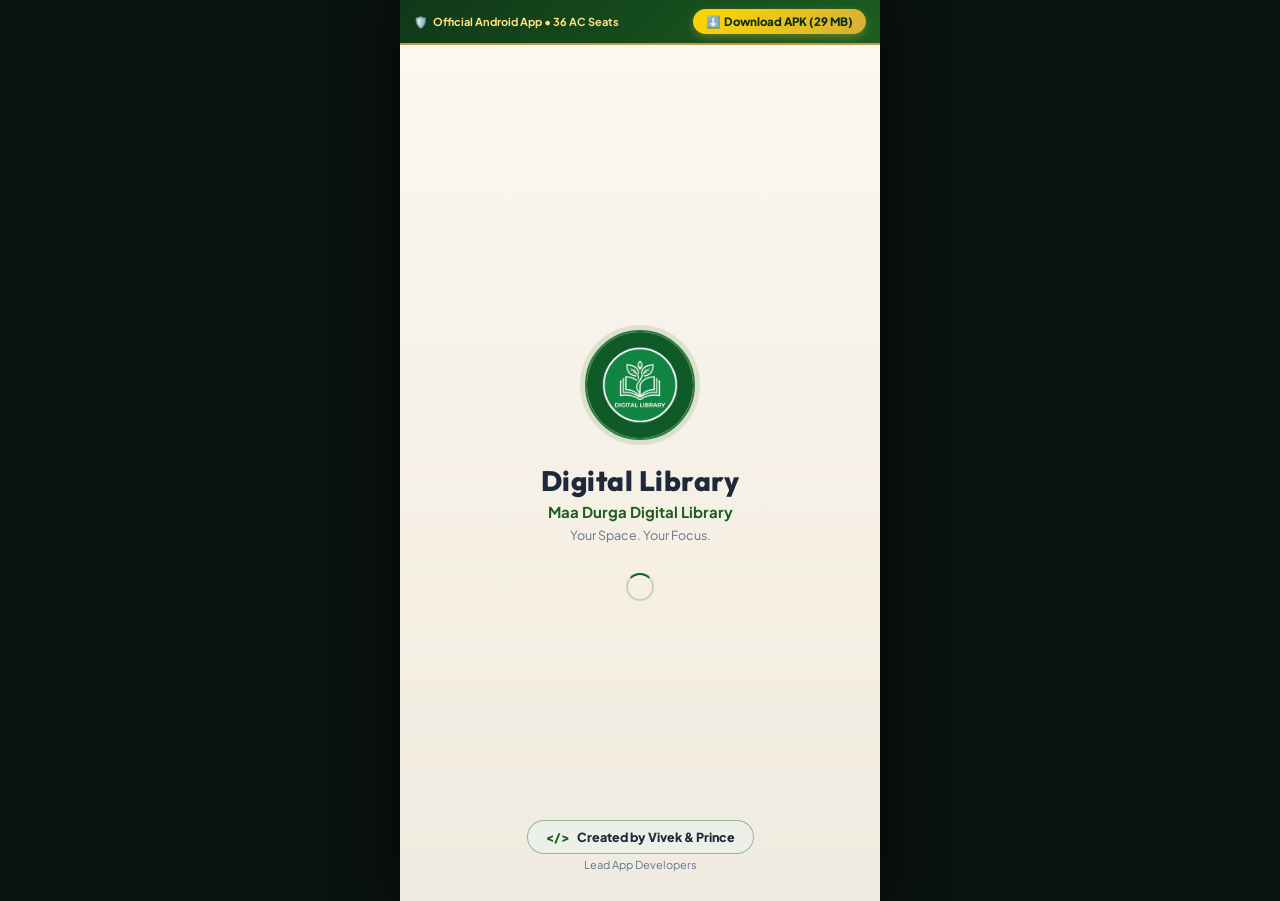
==== commit 5a2150ec: "feat: restructure project for Material 3 design Migrated styles and logic to a centralized architect" ====
--- a/index.html
+++ b/index.html
@@ -3,621 +3,98 @@
 <head>
   <meta charset="UTF-8">
   <meta name="viewport" content="width=device-width, initial-scale=1.0, maximum-scale=1.0, user-scalable=no">
-  <title>Digital Library - Maa Durga Digital Library</title>
-  <meta name="description" content="Official Maa Durga Digital Library app - 36 AC Seats, 4 Shifts, Attendance, UPI Payments & Digital ID Card. Created by Vivek & Prince.">
+  <title>Maa Durga Digital Library - 36 AC Seats & Study Hub</title>
+  <meta name="description" content="Official Maa Durga Digital Library - 36 Reserved AC Seats, 4 Study Shifts, Attendance Tracker, UPI Payments & Digital ID Card. Developed by Vivek & Prince.">
+  
+  <!-- Google Fonts: Outfit & Plus Jakarta Sans (Exact Material 3 Android Typography) -->
   <link rel="preconnect" href="https://fonts.googleapis.com">
   <link rel="preconnect" href="https://fonts.gstatic.com" crossorigin>
-  <link href="https://fonts.googleapis.com/css2?family=Plus+Jakarta+Sans:wght@400;500;600;700;800&family=Outfit:wght@500;600;700;800&display=swap" rel="stylesheet">
-  <style>
-    /* Exact Android Theme Colors */
-    :root {
-      --soft-cream: #FBF8F2;
-      --warm-cream: #F5EFE4;
-      --cream-gradient: #F0EBE0;
-      --deep-forest-green: #0F3818;
-      --primary-green: #1B5E20;
-      --primary-green-dark: #0A2E12;
-      --emerald-accent: #2E7D32;
-      --subtle-gold: #C49A45;
-      --subtle-gold-light: #FAF5EC;
-      --subtle-gold-border: #E2D4B7;
-      --charcoal-heading: #1E293B;
-      --charcoal-muted: #64748B;
-      --surface-card: #FFFFFF;
-      --surface-variant: #EBF2EC;
-      --border-color: #D6E2D8;
-      --seat-available-bg: #E8F5E9;
-      --seat-available-border: #A5D6A7;
-      --seat-occupied-bg: #FFE4E6;
-      --seat-occupied-border: #FDA4AF;
-      --seat-selected-bg: #FFD700;
-      --seat-selected-border: #B8860B;
-    }
-
-    * {
-      box-sizing: border-box;
-      margin: 0;
-      padding: 0;
-      font-family: 'Plus Jakarta Sans', -apple-system, BlinkMacSystemFont, sans-serif;
-      -webkit-tap-highlight-color: transparent;
-    }
-
-    body {
-      background: #0B130E;
-      min-height: 100vh;
-      display: flex;
-      justify-content: center;
-      align-items: center;
-      color: var(--charcoal-heading);
-      overflow-x: hidden;
-    }
-
-    /* Device Container: Adapts seamlessly to mobile or centered on desktop */
-    .app-device-frame {
-      width: 100%;
-      max-width: 480px;
-      min-height: 100vh;
-      background: var(--soft-cream);
-      display: flex;
-      flex-direction: column;
-      position: relative;
-      box-shadow: 0 0 50px rgba(0,0,0,0.6);
-      overflow: hidden;
-    }
-
-    /* Sticky APK Download Top Header */
-    .app-top-download-bar {
-      background: linear-gradient(135deg, var(--deep-forest-green) 0%, var(--primary-green) 100%);
-      color: #FFFFFF;
-      padding: 9px 16px;
-      display: flex;
-      align-items: center;
-      justify-content: space-between;
-      gap: 12px;
-      border-bottom: 2px solid var(--subtle-gold);
-      position: sticky;
-      top: 0;
-      z-index: 1000;
-    }
-    .app-top-download-bar .info-tag {
-      font-size: 11px;
-      font-weight: 700;
-      color: #FFE082;
-      display: flex;
-      align-items: center;
-      gap: 5px;
-    }
-    .app-top-download-bar .btn-download {
-      background: linear-gradient(135deg, #FFD700 0%, #D4AF37 100%);
-      color: #0A2E12;
-      text-decoration: none;
-      font-weight: 800;
-      font-size: 12px;
-      padding: 6px 14px;
-      border-radius: 20px;
-      display: inline-flex;
-      align-items: center;
-      gap: 5px;
-      box-shadow: 0 3px 10px rgba(212,175,55,0.4);
-      white-space: nowrap;
-      transition: transform 0.15s;
-    }
-    .app-top-download-bar .btn-download:active {
-      transform: scale(0.95);
-    }
-
-    /* Screen Management */
-    .screen-view {
-      display: none;
-      flex-direction: column;
-      flex: 1;
-      width: 100%;
-      min-height: calc(100vh - 48px);
-      background: var(--soft-cream);
-      position: relative;
-    }
-    .screen-view.active-screen {
-      display: flex;
-    }
-    .screen-view.has-nav {
-      padding-bottom: 74px; /* clearance for bottom navigation */
-    }
-
-    /* 1. SPLASH SCREEN (Pixel-perfect to AuthScreens.kt) */
-    #screen-splash {
-      background: linear-gradient(180deg, #FBF8F2 0%, #F5EFE4 50%, #F0EBE0 100%);
-      align-items: center;
-      justify-content: space-between;
-      padding: 60px 24px 30px;
-      text-align: center;
-    }
-    .splash-logo-box {
-      width: 124px;
-      height: 124px;
-      border-radius: 50%;
-      background: rgba(27, 94, 32, 0.12);
-      padding: 5px;
-      margin: 0 auto 20px;
-      display: flex;
-      align-items: center;
-      justify-content: center;
-    }
-    .splash-logo-img {
-      width: 100%;
-      height: 100%;
-      border-radius: 50%;
-      border: 2.5px solid var(--emerald-accent);
-      object-fit: cover;
-    }
-    .splash-title {
-      font-family: 'Outfit', sans-serif;
-      font-size: 28px;
-      font-weight: 800;
-      color: var(--charcoal-heading);
-      letter-spacing: 0.5px;
-    }
-    .splash-sub {
-      font-size: 15px;
-      font-weight: 700;
-      color: var(--primary-green);
-      margin-top: 4px;
-    }
-    .splash-tagline {
-      font-size: 12.5px;
-      color: var(--charcoal-muted);
-      margin-top: 6px;
-    }
-    .spinner-ring {
-      width: 28px;
-      height: 28px;
-      border: 2.5px solid rgba(27, 94, 32, 0.2);
-      border-top-color: var(--primary-green);
-      border-radius: 50%;
-      animation: spin 0.8s linear infinite;
-      margin: 30px auto 0;
-    }
-    @keyframes spin {
-      to { transform: rotate(360deg); }
-    }
-    .splash-developer-badge {
-      background: rgba(235, 242, 236, 0.75);
-      border: 1px solid rgba(27, 94, 32, 0.4);
-      border-radius: 20px;
-      padding: 8px 16px;
-      display: inline-flex;
-      align-items: center;
-      gap: 8px;
-      font-size: 13px;
-      font-weight: 800;
-      color: var(--charcoal-heading);
-    }
-    .splash-developer-badge span {
-      color: var(--primary-green);
-    }
-
-    /* 2. WELCOME SCREEN (Pixel-perfect to AuthScreens.kt WelcomeScreen) */
-    #screen-welcome {
-      background: linear-gradient(180deg, #FBF8F2 0%, #F5EFE4 60%, #F0EBE0 100%);
-      padding: 20px 20px 30px;
-      overflow-y: auto;
-    }
-    .estd-pill {
-      display: inline-block;
-      background: var(--subtle-gold-light);
-      border: 1px solid rgba(226, 212, 183, 0.8);
-      color: var(--subtle-gold);
-      font-size: 10.5px;
-      font-weight: 800;
-      letter-spacing: 0.8px;
-      padding: 4px 12px;
-      border-radius: 20px;
-      margin-top: 14px;
-    }
-    .welcome-card-option {
-      background: var(--surface-card);
-      border: 1.2px solid var(--border-color);
-      border-radius: 20px;
-      padding: 18px;
-      display: flex;
-      align-items: center;
-      gap: 14px;
-      margin-bottom: 14px;
-      cursor: pointer;
-      box-shadow: 0 3px 12px rgba(0,0,0,0.04);
-      transition: all 0.2s ease;
-    }
-    .welcome-card-option:active {
-      transform: scale(0.98);
-      border-color: var(--primary-green);
-      background: #F4F8F4;
-    }
-    .portal-icon-box {
-      width: 50px;
-      height: 50px;
-      border-radius: 14px;
-      display: flex;
-      align-items: center;
-      justify-content: center;
-      font-size: 24px;
-      flex-shrink: 0;
-    }
-    .student-icon-bg {
-      background: var(--deep-forest-green);
-      color: #FFFFFF;
-    }
-    .admin-icon-bg {
-      background: #B45309;
-      color: #FFFFFF;
-    }
-    .pill-role-tag {
-      font-size: 9.5px;
-      font-weight: 800;
-      padding: 2px 6px;
-      border-radius: 6px;
-      text-transform: uppercase;
-    }
-    .student-tag { background: #E8F5E9; color: #1B5E20; }
-    .admin-tag { background: #FEF3C7; color: #B45309; }
-
-    /* 3. AUTH FORMS (Login, Register, Forgot Password, Admin Login) */
-    .auth-container {
-      padding: 24px 20px;
-      display: flex;
-      flex-direction: column;
-      flex: 1;
-    }
-    .form-group-field {
-      margin-bottom: 16px;
-    }
-    .form-label {
-      display: block;
-      font-size: 13px;
-      font-weight: 700;
-      color: var(--charcoal-heading);
-      margin-bottom: 6px;
-    }
-    .input-outline-box {
-      display: flex;
-      align-items: center;
-      border: 1.5px solid #CBD5E1;
-      border-radius: 12px;
-      background: #FFFFFF;
-      padding: 0 14px;
-      height: 50px;
-      transition: border-color 0.2s;
-    }
-    .input-outline-box:focus-within {
-      border-color: var(--primary-green);
-      box-shadow: 0 0 0 3px rgba(27, 94, 32, 0.12);
-    }
-    .input-outline-box input {
-      border: none;
-      outline: none;
-      width: 100%;
-      height: 100%;
-      font-size: 15px;
-      color: var(--charcoal-heading);
-      background: transparent;
-    }
-    .prefix-flag {
-      font-weight: 800;
-      color: var(--primary-green);
-      margin-right: 8px;
-      font-size: 14px;
-    }
-    .btn-submit-green {
-      background: linear-gradient(135deg, var(--primary-green) 0%, var(--emerald-accent) 100%);
-      color: #FFFFFF;
-      border: none;
-      width: 100%;
-      height: 50px;
-      border-radius: 14px;
-      font-size: 15px;
-      font-weight: 800;
-      cursor: pointer;
-      display: flex;
-      align-items: center;
-      justify-content: center;
-      gap: 8px;
-      box-shadow: 0 4px 14px rgba(27, 94, 32, 0.3);
-      margin-top: 10px;
-      transition: all 0.2s;
-    }
-    .btn-submit-green:active {
-      transform: scale(0.98);
-    }
-
-    /* 4. STUDENT CONTAINER & M3 BOTTOM NAVIGATION */
-    .student-header-topbar {
-      background: #FFFFFF;
-      padding: 14px 20px;
-      display: flex;
-      align-items: center;
-      justify-content: space-between;
-      border-bottom: 1px solid #E2E8F0;
-      position: sticky;
-      top: 45px;
-      z-index: 100;
-    }
-    .m3-bottom-nav {
-      position: fixed;
-      bottom: 0;
-      width: 100%;
-      max-width: 480px;
-      background: #FFFFFF;
-      border-top: 1px solid #E2E8F0;
-      display: flex;
-      justify-content: space-around;
-      padding: 6px 0 10px;
-      z-index: 500;
-      box-shadow: 0 -4px 16px rgba(0,0,0,0.06);
-    }
-    .m3-nav-item {
-      display: flex;
-      flex-direction: column;
-      align-items: center;
-      font-size: 10.5px;
-      font-weight: 700;
-      color: var(--charcoal-muted);
-      cursor: pointer;
-      gap: 3px;
-      flex: 1;
-    }
-    .m3-nav-item .icon-box {
-      padding: 3px 14px;
-      border-radius: 16px;
-      font-size: 18px;
-      transition: all 0.2s;
-    }
-    .m3-nav-item.active {
-      color: var(--primary-green);
-    }
-    .m3-nav-item.active .icon-box {
-      background: var(--surface-variant);
-      transform: translateY(-2px);
-    }
-
-    /* 5. STUDENT HOME TAB UI CARDS */
-    .home-scroll-pad {
-      padding: 18px;
-      overflow-y: auto;
-    }
-    .membership-gradient-card {
-      background: linear-gradient(135deg, #0F471A 0%, #1B5E20 60%, #2E7D32 100%);
-      color: white;
-      border-radius: 20px;
-      padding: 20px;
-      margin-bottom: 18px;
-      position: relative;
-      overflow: hidden;
-      box-shadow: 0 6px 20px rgba(15, 71, 26, 0.25);
-    }
-    .membership-status-pill {
-      background: #00C853;
-      color: #000000;
-      font-size: 10px;
-      font-weight: 800;
-      padding: 3px 8px;
-      border-radius: 20px;
-    }
-
-    /* 6. 36 SEATS FLOOR MAP (Pixel-perfect to SeatSelectionScreen) */
-    .shift-toggle-row {
-      display: flex;
-      gap: 6px;
-      background: #FFFFFF;
-      padding: 6px;
-      border-radius: 14px;
-      border: 1px solid var(--border-color);
-      margin-bottom: 16px;
-      overflow-x: auto;
-    }
-    .shift-chip {
-      flex: 1;
-      padding: 8px 6px;
-      text-align: center;
-      border-radius: 10px;
-      font-size: 11.5px;
-      font-weight: 800;
-      color: var(--charcoal-muted);
-      cursor: pointer;
-      white-space: nowrap;
-      transition: all 0.2s;
-    }
-    .shift-chip.selected-shift {
-      background: var(--primary-green);
-      color: #FFFFFF;
-      box-shadow: 0 2px 8px rgba(27, 94, 32, 0.3);
-    }
-
-    .seat-hall-card {
-      background: #FFFFFF;
-      border: 1px solid var(--border-color);
-      border-radius: 20px;
-      padding: 16px;
-      margin-bottom: 18px;
-      box-shadow: 0 2px 10px rgba(0,0,0,0.04);
-    }
-    .hall-aisle-header {
-      background: #F1F5F9;
-      color: #475569;
-      font-size: 11px;
-      font-weight: 800;
-      text-align: center;
-      padding: 6px;
-      border-radius: 8px;
-      letter-spacing: 1.5px;
-      margin-bottom: 14px;
-    }
-    .seat-cubicles-grid {
-      display: grid;
-      grid-template-columns: repeat(6, 1fr);
-      gap: 8px;
-    }
-    .seat-cube-cell {
-      aspect-ratio: 1;
-      border-radius: 8px;
-      display: flex;
-      flex-direction: column;
-      align-items: center;
-      justify-content: center;
-      font-size: 13px;
-      font-weight: 800;
-      cursor: pointer;
-      user-select: none;
-      transition: transform 0.15s;
-    }
-    .seat-cube-cell.available {
-      background: var(--seat-available-bg);
-      color: var(--primary-green);
-      border: 1.5px solid var(--seat-available-border);
-    }
-    .seat-cube-cell.occupied {
-      background: var(--seat-occupied-bg);
-      color: #BE123C;
-      border: 1.5px solid var(--seat-occupied-border);
-      cursor: not-allowed;
-    }
-    .seat-cube-cell.selected {
-      background: var(--seat-selected-bg);
-      color: #0A2E12;
-      border: 2px solid var(--seat-selected-border);
-      transform: scale(1.08);
-      box-shadow: 0 4px 10px rgba(212,175,55,0.5);
-    }
-
-    /* 7. DIGITAL STUDENT ID CARD */
-    .id-card-chassis {
-      background: linear-gradient(135deg, #071F0C 0%, #104318 60%, #1B5E20 100%);
-      color: white;
-      border-radius: 20px;
-      padding: 22px;
-      border: 2px solid var(--subtle-gold);
-      box-shadow: 0 10px 28px rgba(10, 46, 18, 0.35);
-      position: relative;
-    }
-    .id-card-top {
-      display: flex;
-      align-items: center;
-      gap: 12px;
-      border-bottom: 1px solid rgba(212,175,55,0.4);
-      padding-bottom: 14px;
-      margin-bottom: 16px;
-    }
-    .id-barcode-footer {
-      margin-top: 18px;
-      padding-top: 12px;
-      border-top: 1px dashed rgba(255,255,255,0.3);
-      text-align: center;
-      font-family: monospace;
-      font-size: 14px;
-      letter-spacing: 4px;
-      color: #FFD700;
-    }
-
-    /* MODALS & DIALOGS */
-    .modal-backdrop {
-      position: fixed;
-      inset: 0;
-      background: rgba(0,0,0,0.65);
-      z-index: 2000;
-      display: none;
-      align-items: center;
-      justify-content: center;
-      padding: 16px;
-    }
-    .modal-backdrop.open {
-      display: flex;
-    }
-    .modal-content-panel {
-      background: #FFFFFF;
-      width: 100%;
-      max-width: 440px;
-      border-radius: 20px;
-      padding: 24px;
-      max-height: 88vh;
-      overflow-y: auto;
-      animation: modalSlide 0.25s ease;
-    }
-    @keyframes modalSlide {
-      from { transform: translateY(20px); opacity: 0; }
-      to { transform: translateY(0); opacity: 1; }
-    }
-  </style>
+  <link href="https://fonts.googleapis.com/css2?family=Outfit:wght@500;600;700;800&family=Plus+Jakarta+Sans:wght@400;500;600;700;800&display=swap" rel="stylesheet">
+  
+  <!-- Firebase SDK for Real Firestore Database Sync -->
+  <script src="https://www.gstatic.com/firebasejs/9.22.0/firebase-app-compat.js"></script>
+  <script src="https://www.gstatic.com/firebasejs/9.22.0/firebase-firestore-compat.js"></script>
+
+  <!-- External Stylesheet -->
+  <link rel="stylesheet" href="css/style.css">
 </head>
 <body>
 
 <div class="app-device-frame">
 
-  <!-- TOP PERSISTENT APK DOWNLOAD BAR -->
+  <!-- TOP PERSISTENT APK DOWNLOAD BAR (Sticky across whole app) -->
   <div class="app-top-download-bar">
     <div class="info-tag">
       <span>🛡️</span>
       <span>Official Android App • 36 AC Seats</span>
     </div>
-    <a href="./downloads/MaaDurgaLibrary.apk" download="MaaDurgaLibrary.apk" class="btn-download">
+    <a href="downloads/MaaDurgaLibrary.apk" download="MaaDurgaLibrary.apk" class="btn-download">
       <span>⬇️</span> Download APK (29 MB)
     </a>
   </div>
 
-  <!-- SCREEN 1: SPLASH SCREEN (Native Jetpack Compose Twin) -->
-  <div id="screen-splash" class="screen-view active-screen">
+  <!-- SCREEN 1: SPLASH SCREEN (Exact Twin to AuthScreens.kt) -->
+  <div id="screen-splash" class="screen-view active-screen" style="justify-content:space-between; align-items:center; padding:60px 24px 30px; text-align:center; background:linear-gradient(180deg, var(--soft-cream) 0%, var(--warm-cream) 60%, var(--cream-gradient) 100%);">
     <div style="flex:1; display:flex; flex-direction:column; justify-content:center; align-items:center;">
-      <div class="splash-logo-box">
-        <img src="assets/ic_digital_library_logo.jpg" class="splash-logo-img" alt="Digital Library Logo" onerror="this.src='https://cdn-icons-png.flaticon.com/512/3389/3389081.png'">
-      </div>
-      <h1 class="splash-title">Digital Library</h1>
-      <div class="splash-sub">Maa Durga Digital Library</div>
-      <div class="splash-tagline">Your Space. Your Focus.</div>
-      <div class="spinner-ring"></div>
-    </div>
-
-    <!-- Bottom Developer Credit (Same as SplashScreen.kt) -->
+      <div style="width:120px; height:120px; border-radius:50%; background:rgba(27,94,32,0.12); padding:5px; margin-bottom:18px;">
+        <img src="assets/ic_digital_library_logo.jpg" style="width:100%; height:100%; border-radius:50%; border:2.5px solid var(--emerald-accent); object-fit:cover;" onerror="this.src='https://cdn-icons-png.flaticon.com/512/3389/3389081.png'">
+      </div>
+      <h1 style="font-family:'Outfit',sans-serif; font-size:28px; font-weight:800; color:var(--charcoal-heading); letter-spacing:0.5px;">Digital Library</h1>
+      <div style="font-size:15px; font-weight:700; color:var(--primary-green); margin-top:4px;">Maa Durga Digital Library</div>
+      <div style="font-size:12.5px; color:var(--charcoal-muted); margin-top:6px;">Your Space. Your Focus.</div>
+      <div style="width:28px; height:28px; border:2.5px solid rgba(27,94,32,0.2); border-top-color:var(--primary-green); border-radius:50%; animation:spin 0.8s linear infinite; margin-top:30px;"></div>
+    </div>
     <div>
-      <div class="splash-developer-badge">
-        <span>&lt;/&gt;</span>
+      <div style="background:rgba(235,242,236,0.8); border:1px solid rgba(27,94,32,0.4); border-radius:20px; padding:8px 18px; display:inline-flex; align-items:center; gap:8px; font-size:12.5px; font-weight:800;">
+        <span style="color:var(--primary-green);">&lt;/&gt;</span>
         <span>Created by Vivek & Prince</span>
       </div>
-      <div style="font-size:11px; color:var(--charcoal-muted); margin-top:5px;">Lead App Developers</div>
-    </div>
-  </div>
-
-  <!-- SCREEN 2: WELCOME SCREEN (Pixel-perfect to WelcomeScreen.kt) -->
-  <div id="screen-welcome" class="screen-view">
+      <div style="font-size:11px; color:var(--charcoal-muted); margin-top:4px;">Lead App Developers</div>
+    </div>
+  </div>
+
+  <!-- SCREEN 2: WELCOME SCREEN (Exact Twin to AuthScreens.kt WelcomeScreen) -->
+  <div id="screen-welcome" class="screen-view" style="padding:24px 20px 20px; overflow-y:auto; justify-content:space-between;">
     <div style="text-align:center; padding:10px 0 20px;">
-      <div style="width:92px; height:92px; border-radius:50%; background:#FFFFFF; border:2px solid var(--subtle-gold-border); padding:4px; margin:0 auto;">
+      <div style="width:90px; height:90px; border-radius:50%; background:#FFFFFF; border:2px solid var(--subtle-gold-border); padding:4px; margin:0 auto;">
         <img src="assets/ic_digital_library_logo.jpg" style="width:100%; height:100%; border-radius:50%; object-fit:cover;" onerror="this.src='https://cdn-icons-png.flaticon.com/512/3389/3389081.png'">
       </div>
-      <div class="estd-pill">✦ ESTD. 2024 • MODERN STUDY SANCTUARY ✦</div>
-      <div style="font-size:17px; color:var(--charcoal-muted); margin-top:12px;">Welcome to</div>
-      <h2 style="font-size:24px; font-weight:800; color:var(--deep-forest-green); margin-top:2px;">Maa Durga Digital Library</h2>
+      <div style="display:inline-block; background:var(--subtle-gold-light); border:1px solid rgba(226,212,183,0.8); color:var(--subtle-gold); font-size:10.5px; font-weight:800; letter-spacing:0.8px; padding:4px 12px; border-radius:20px; margin-top:14px;">
+        ✦ ESTD. 2024 • MODERN STUDY SANCTUARY ✦
+      </div>
+      <div style="font-size:16px; color:var(--charcoal-muted); margin-top:10px;">Welcome to</div>
+      <h2 style="font-family:'Outfit',sans-serif; font-size:24px; font-weight:800; color:var(--deep-forest-green); margin-top:2px;">Maa Durga Digital Library</h2>
       <div style="font-size:13px; font-weight:700; color:var(--subtle-gold); margin-top:4px;">Read More • Learn More • Grow More</div>
     </div>
 
-    <div style="padding:0 4px;">
-      <div style="font-size:19px; font-weight:800; color:var(--charcoal-heading);">Choose Your Access</div>
-      <div style="font-size:13px; color:var(--charcoal-muted); margin:4px 0 16px;">Select the portal that matches your role to continue</div>
-
-      <!-- 1. Student Card -->
-      <div class="welcome-card-option" onclick="navigateTo('screen-login')">
-        <div class="portal-icon-box student-icon-bg">📖</div>
+    <div>
+      <div style="font-size:18px; font-weight:800; color:var(--charcoal-heading); margin-bottom:4px;">Choose Your Access</div>
+      <div style="font-size:12.5px; color:var(--charcoal-muted); margin-bottom:14px;">Select the portal that matches your role to continue</div>
+
+      <!-- Student Portal Card -->
+      <div class="m3-card" style="display:flex; align-items:center; gap:14px; cursor:pointer;" onclick="navigateTo('screen-login')">
+        <div style="width:50px; height:50px; border-radius:14px; background:var(--deep-forest-green); color:#FFFFFF; display:flex; align-items:center; justify-content:center; font-size:24px; flex-shrink:0;">
+          📖
+        </div>
         <div style="flex:1;">
           <div style="display:flex; align-items:center; gap:8px;">
-            <h3 style="font-size:18px; font-weight:800; color:var(--deep-forest-green);">Student</h3>
-            <span class="pill-role-tag student-tag">LEARNER / MEMBER</span>
+            <h3 style="font-size:17px; font-weight:800; color:var(--deep-forest-green);">Student</h3>
+            <span style="font-size:9.5px; font-weight:800; padding:2px 7px; border-radius:6px; background:#E8F5E9; color:#1B5E20;">LEARNER / MEMBER</span>
           </div>
           <p style="font-size:12px; color:var(--charcoal-muted); margin-top:3px;">Self-study seats, shifts & digital library access</p>
         </div>
         <span style="font-size:18px; font-weight:800; color:var(--primary-green);">➔</span>
       </div>
 
-      <!-- 2. Administrator Card -->
-      <div class="welcome-card-option" onclick="navigateTo('screen-admin-login')">
-        <div class="portal-icon-box admin-icon-bg">🛡️</div>
+      <!-- Administrator Portal Card -->
+      <div class="m3-card" style="display:flex; align-items:center; gap:14px; cursor:pointer;" onclick="navigateTo('screen-admin-login')">
+        <div style="width:50px; height:50px; border-radius:14px; background:#B45309; color:#FFFFFF; display:flex; align-items:center; justify-content:center; font-size:24px; flex-shrink:0;">
+          🛡️
+        </div>
         <div style="flex:1;">
           <div style="display:flex; align-items:center; gap:8px;">
-            <h3 style="font-size:18px; font-weight:800; color:#B45309;">Administrator</h3>
-            <span class="pill-role-tag admin-tag">DESK / STAFF</span>
+            <h3 style="font-size:17px; font-weight:800; color:#B45309;">Administrator</h3>
+            <span style="font-size:9.5px; font-weight:800; padding:2px 7px; border-radius:6px; background:#FEF3C7; color:#B45309;">DESK / STAFF</span>
           </div>
           <p style="font-size:12px; color:var(--charcoal-muted); margin-top:3px;">Manage student registrations, shifts, seats & notice board</p>
         </div>
@@ -625,65 +102,65 @@
       </div>
     </div>
 
-    <div style="text-align:center; margin-top:auto; padding:20px 0 10px;">
-      <div class="splash-developer-badge" style="background:rgba(27,94,32,0.08); border-color:rgba(27,94,32,0.25);">
-        <span>&lt;/&gt;</span>
-        <span style="color:var(--primary-green);">Developed by Vivek & Prince</span>
+    <div style="text-align:center; padding:10px 0;">
+      <div style="background:rgba(27,94,32,0.08); border:1px solid rgba(27,94,32,0.25); border-radius:20px; padding:6px 14px; display:inline-flex; align-items:center; gap:6px; font-size:12px; font-weight:800;">
+        <span style="color:var(--primary-green);">&lt;/&gt;</span>
+        <span>Developed by Vivek & Prince</span>
       </div>
     </div>
   </div>
 
   <!-- SCREEN 3: STUDENT LOGIN -->
   <div id="screen-login" class="screen-view">
-    <div style="padding:16px 20px 0; display:flex; align-items:center; gap:12px;">
-      <button onclick="navigateTo('screen-welcome')" style="background:none; border:none; font-size:22px; cursor:pointer;">←</button>
+    <div style="padding:14px 16px; display:flex; align-items:center; gap:10px;">
+      <button onclick="navigateTo('screen-welcome')" style="background:none; border:none; font-size:22px; cursor:pointer; color:var(--charcoal-heading);">←</button>
       <span style="font-weight:700; font-size:15px; color:var(--charcoal-muted);">Student Portal</span>
     </div>
 
-    <div class="auth-container">
-      <h2 style="font-size:26px; font-weight:800; color:var(--deep-forest-green); margin-bottom:4px;">Welcome Back! 👋</h2>
-      <p style="font-size:13.5px; color:var(--charcoal-muted); margin-bottom:24px;">Sign in with your registered mobile to access desk</p>
-
-      <div class="form-group-field">
-        <label class="form-label">Mobile Number</label>
+    <div class="scroll-content-pad">
+      <h2 style="font-family:'Outfit',sans-serif; font-size:26px; font-weight:800; color:var(--deep-forest-green); margin-bottom:4px;">Welcome Back! 👋</h2>
+      <p style="font-size:13px; color:var(--charcoal-muted); margin-bottom:24px;">Sign in with your registered mobile to access desk</p>
+
+      <div class="form-group-field">
+        <label class="form-label">Registered Mobile Number</label>
         <div class="input-outline-box">
           <span class="prefix-flag">+91</span>
-          <input type="tel" id="stu-login-mobile" placeholder="10-digit mobile number" maxlength="10">
+          <input type="tel" id="stu-login-mobile" placeholder="10-digit mobile number" maxlength="10" value="9876543210">
         </div>
       </div>
 
       <div class="form-group-field">
         <label class="form-label">Password</label>
         <div class="input-outline-box">
-          <input type="password" id="stu-login-password" placeholder="Enter password">
-          <span onclick="togglePassword('stu-login-password')" style="cursor:pointer; font-size:18px;">👁️</span>
+          <input type="password" id="stu-login-password" placeholder="Enter password" value="student123">
+          <span onclick="togglePasswordVis('stu-login-password')" style="cursor:pointer; font-size:18px;">👁️</span>
         </div>
       </div>
 
       <div style="display:flex; justify-content:flex-end; margin-bottom:18px;">
-        <a href="#" onclick="navigateTo('screen-forgot')" style="font-size:13px; font-weight:700; color:var(--primary-green); text-decoration:none;">Forgot Password?</a>
-      </div>
-
-      <button class="btn-submit-green" onclick="submitStudentLogin()">
+        <a href="javascript:void(0)" onclick="navigateTo('screen-forgot')" style="font-size:13px; font-weight:700; color:var(--primary-green); text-decoration:none;">Forgot Password?</a>
+      </div>
+
+      <button class="btn-primary-green" onclick="submitStudentLogin()">
         <span>Login to Library Desk</span> ➔
       </button>
 
-      <div style="text-align:center; margin-top:24px; font-size:14px; color:var(--charcoal-muted);">
+      <div style="text-align:center; margin-top:24px; font-size:13.5px; color:var(--charcoal-muted);">
         New to Maa Durga Digital Library? 
-        <a href="#" onclick="navigateTo('screen-register')" style="font-weight:800; color:var(--primary-green); text-decoration:none;">Register Now</a>
+        <a href="javascript:void(0)" onclick="navigateTo('screen-register')" style="font-weight:800; color:var(--primary-green); text-decoration:none;">Register Now</a>
       </div>
     </div>
   </div>
 
   <!-- SCREEN 4: STUDENT REGISTER -->
   <div id="screen-register" class="screen-view">
-    <div style="padding:16px 20px 0; display:flex; align-items:center; gap:12px;">
-      <button onclick="navigateTo('screen-login')" style="background:none; border:none; font-size:22px; cursor:pointer;">←</button>
+    <div style="padding:14px 16px; display:flex; align-items:center; gap:10px;">
+      <button onclick="navigateTo('screen-login')" style="background:none; border:none; font-size:22px; cursor:pointer; color:var(--charcoal-heading);">←</button>
       <span style="font-weight:700; font-size:15px; color:var(--charcoal-muted);">New Registration</span>
     </div>
 
-    <div class="auth-container">
-      <h2 style="font-size:24px; font-weight:800; color:var(--deep-forest-green); margin-bottom:4px;">Join Digital Library</h2>
+    <div class="scroll-content-pad">
+      <h2 style="font-family:'Outfit',sans-serif; font-size:24px; font-weight:800; color:var(--deep-forest-green); margin-bottom:4px;">Join Digital Library 📝</h2>
       <p style="font-size:13px; color:var(--charcoal-muted); margin-bottom:20px;">Create your profile for seat reservation & attendance</p>
 
       <div class="form-group-field">
@@ -702,34 +179,57 @@
       </div>
 
       <div class="form-group-field">
+        <label class="form-label">Gender</label>
+        <div style="display:flex; gap:16px; padding:6px 0;">
+          <label style="font-size:13.5px; font-weight:700; display:flex; align-items:center; gap:6px;">
+            <input type="radio" name="reg-gender" value="Male" checked> Male
+          </label>
+          <label style="font-size:13.5px; font-weight:700; display:flex; align-items:center; gap:6px;">
+            <input type="radio" name="reg-gender" value="Female"> Female
+          </label>
+          <label style="font-size:13.5px; font-weight:700; display:flex; align-items:center; gap:6px;">
+            <input type="radio" name="reg-gender" value="Other"> Other
+          </label>
+        </div>
+      </div>
+
+      <div class="form-group-field">
         <label class="form-label">Create Password</label>
         <div class="input-outline-box">
           <input type="password" id="reg-pwd" placeholder="At least 6 characters">
-          <span onclick="togglePassword('reg-pwd')" style="cursor:pointer; font-size:18px;">👁️</span>
-        </div>
-      </div>
-
-      <button class="btn-submit-green" onclick="submitStudentRegister()">
+          <span onclick="togglePasswordVis('reg-pwd')" style="cursor:pointer; font-size:18px;">👁️</span>
+        </div>
+      </div>
+
+      <div class="form-group-field">
+        <label class="form-label">Confirm Password</label>
+        <div class="input-outline-box">
+          <input type="password" id="reg-confirm-pwd" placeholder="Re-enter password">
+          <span onclick="togglePasswordVis('reg-confirm-pwd')" style="cursor:pointer; font-size:18px;">👁️</span>
+        </div>
+      </div>
+
+      <button class="btn-primary-green" onclick="submitStudentRegister()">
         <span>Complete Registration</span> ➔
       </button>
 
-      <div style="text-align:center; margin-top:20px; font-size:14px; color:var(--charcoal-muted);">
+      <div style="text-align:center; margin-top:20px; font-size:13.5px; color:var(--charcoal-muted);">
         Already registered? 
-        <a href="#" onclick="navigateTo('screen-login')" style="font-weight:800; color:var(--primary-green); text-decoration:none;">Login here</a>
+        <a href="javascript:void(0)" onclick="navigateTo('screen-login')" style="font-weight:800; color:var(--primary-green); text-decoration:none;">Login here</a>
       </div>
     </div>
   </div>
 
   <!-- SCREEN 5: FORGOT PASSWORD -->
   <div id="screen-forgot" class="screen-view">
-    <div style="padding:16px 20px 0; display:flex; align-items:center; gap:12px;">
-      <button onclick="navigateTo('screen-login')" style="background:none; border:none; font-size:22px; cursor:pointer;">←</button>
+    <div style="padding:14px 16px; display:flex; align-items:center; gap:10px;">
+      <button onclick="navigateTo('screen-login')" style="background:none; border:none; font-size:22px; cursor:pointer; color:var(--charcoal-heading);">←</button>
       <span style="font-weight:700; font-size:15px; color:var(--charcoal-muted);">Password Reset</span>
     </div>
 
-    <div class="auth-container">
-      <h2 style="font-size:22px; font-weight:800; color:var(--deep-forest-green); margin-bottom:4px;">Reset Request</h2>
-      <p style="font-size:13px; color:var(--charcoal-muted); margin-bottom:20px;">Request forwarded securely to Library Admin for approval</p>
+    <div class="scroll-content-pad">
+      <h2 style="font-family:'Outfit',sans-serif; font-size:22px; font-weight:800; color:var(--deep-forest-green); margin-bottom:4px;">Reset Request 🔑</h2>
+      <p style="font-size:13px; color:var(--charcoal-muted); margin-bottom:20px;">Submit registered mobile & new password. Library Admin will verify and activate your new password.</p>
 
       <div class="form-group-field">
         <label class="form-label">Registered Mobile Number</label>
@@ -746,7 +246,7 @@
         </div>
       </div>
 
-      <button class="btn-submit-green" onclick="submitForgotRequest()">
+      <button class="btn-primary-green" onclick="submitForgotRequest()">
         <span>Submit Request to Admin</span> ➔
       </button>
     </div>
@@ -754,176 +254,250 @@
 
   <!-- SCREEN 6: ADMIN LOGIN -->
   <div id="screen-admin-login" class="screen-view">
-    <div style="padding:16px 20px 0; display:flex; align-items:center; gap:12px;">
-      <button onclick="navigateTo('screen-welcome')" style="background:none; border:none; font-size:22px; cursor:pointer;">←</button>
+    <div style="padding:14px 16px; display:flex; align-items:center; gap:10px;">
+      <button onclick="navigateTo('screen-welcome')" style="background:none; border:none; font-size:22px; cursor:pointer; color:var(--charcoal-heading);">←</button>
       <span style="font-weight:700; font-size:15px; color:#B45309;">Administrator Desk</span>
     </div>
 
-    <div class="auth-container">
-      <h2 style="font-size:24px; font-weight:800; color:#B45309; margin-bottom:4px;">Authorized Personnel Only</h2>
+    <div class="scroll-content-pad">
+      <h2 style="font-family:'Outfit',sans-serif; font-size:24px; font-weight:800; color:#B45309; margin-bottom:4px;">Authorized Personnel Only 🛡️</h2>
       <p style="font-size:13px; color:var(--charcoal-muted); margin-bottom:20px;">Desk Operations for Vivek & Prince</p>
 
       <div class="form-group-field">
         <label class="form-label">Admin Security Key</label>
         <div class="input-outline-box">
-          <input type="password" id="admin-sec-key" placeholder="Enter Master Key (MDDL@ADMIN2026)">
-        </div>
-        <div style="font-size:11px; color:var(--charcoal-muted); margin-top:5px;">Desk Key: MDDL@ADMIN2026 or ADMIN9569</div>
-      </div>
-
-      <button class="btn-submit-green" style="background:#B45309;" onclick="submitAdminLogin()">
+          <input type="password" id="admin-sec-key" placeholder="Enter Master Key" value="MDDL@ADMIN2026">
+        </div>
+        <div style="font-size:11.5px; color:var(--charcoal-muted); margin-top:6px;">Master Keys: MDDL@ADMIN2026 or ADMIN9569</div>
+      </div>
+
+      <button class="btn-primary-green" style="background:#B45309;" onclick="submitAdminLogin()">
         <span>Unlock Administrator Desk</span> ➔
       </button>
     </div>
   </div>
 
-  <!-- SCREEN 7: STUDENT MAIN APP CONTAINER WITH 5 TABS -->
+  <!-- SCREEN 7: STUDENT MAIN APP CONTAINER WITH 5 M3 TABS -->
   <div id="screen-student-app" class="screen-view has-nav">
 
-    <!-- Top Bar -->
-    <div class="student-header-topbar">
-      <div>
-        <div style="font-size:11px; color:var(--charcoal-muted); font-weight:700;">Welcome,</div>
-        <div style="font-size:16px; font-weight:800; color:var(--charcoal-heading);" id="student-name-header">Vivek Verma 👋</div>
-      </div>
-      <div style="display:flex; align-items:center; gap:8px;">
-        <button onclick="showAnnouncementModal()" style="width:36px; height:36px; border-radius:50%; border:1px solid #E2E8F0; background:#FFFFFF; cursor:pointer; font-size:16px;">🔔</button>
-        <button onclick="logoutStudent()" style="width:36px; height:36px; border-radius:50%; border:1px solid #E2E8F0; background:#FFFFFF; cursor:pointer; font-size:16px;" title="Logout">🚪</button>
+    <!-- Top Action Bar -->
+    <div class="app-top-nav-bar">
+      <div class="user-info-box">
+        <div class="avatar-circle">🎓</div>
+        <div>
+          <div style="font-size:11px; color:var(--charcoal-muted); font-weight:700;">Welcome,</div>
+          <div style="font-size:15px; font-weight:800;" id="student-name-header">Student Member 👋</div>
+        </div>
+      </div>
+      <div class="action-icons">
+        <button class="icon-action-btn" onclick="openModal('modal-announcements-view')" title="Notices">
+          🔔
+          <span class="badge-pill" id="bell-unread-badge">2</span>
+        </button>
+        <button class="icon-action-btn" onclick="toggleAppTheme()" title="Toggle Theme">🌓</button>
+        <button class="icon-action-btn" onclick="openModal('modal-logout-confirm')" title="Logout">🚪</button>
       </div>
     </div>
 
     <!-- TAB 1: HOME TAB (Pixel-perfect to StudentHomeScreen.kt) -->
-    <div id="tab-home" class="home-scroll-pad">
+    <div id="tab-home" class="scroll-content-pad">
       <!-- Active Membership Card -->
-      <div class="membership-gradient-card">
+      <div class="membership-gradient-card" id="home-membership-card">
         <div style="display:flex; justify-content:space-between; align-items:center;">
-          <span style="font-size:12px; font-weight:700; opacity:0.85;">MEMBERSHIP</span>
-          <span class="membership-status-pill">ACTIVE</span>
-        </div>
-        <div style="font-size:26px; font-weight:800; margin:10px 0 2px;" id="home-seat-badge">Seat #02</div>
-        <div style="font-size:13px; opacity:0.9;" id="home-shift-badge">Shift 1 (06:00 AM - 11:00 AM)</div>
-        <div style="font-size:12px; color:#FFE082; margin-top:8px;">Valid till: <strong>31 Oct 2026</strong></div>
-      </div>
-
-      <!-- Today's Attendance Punch Box -->
-      <div class="seat-hall-card">
+          <span style="font-size:11.5px; font-weight:800; letter-spacing:0.8px; opacity:0.9;">STUDENT MEMBERSHIP</span>
+          <span class="membership-status-pill" id="home-status-pill">ACTIVE</span>
+        </div>
+        <div style="font-family:'Outfit',sans-serif; font-size:26px; font-weight:800; margin:10px 0 2px;" id="home-seat-badge">Seat #02</div>
+        <div style="font-size:13px; opacity:0.9;" id="home-shift-badge">Shift 1 (6:00 AM - 12:00 PM)</div>
+        <div style="display:flex; justify-content:space-between; align-items:center; margin-top:12px; font-size:12px; border-top:1px solid rgba(255,255,255,0.2); padding-top:8px;">
+          <span id="home-validity-badge" style="color:#FFE082;">Valid till: 30 Oct 2026</span>
+          <span id="home-days-left-badge" style="font-weight:800; color:#FFFFFF;">23 Days Remaining</span>
+        </div>
+      </div>
+
+      <!-- No Membership State Card (if user has no seat) -->
+      <div class="m3-card" id="home-no-membership-card" style="display:none; text-align:center; padding:24px;">
+        <div style="font-size:36px;">🪑</div>
+        <div style="font-size:17px; font-weight:800; margin:8px 0 4px;">No Active Seat Booked</div>
+        <div style="font-size:12.5px; color:var(--charcoal-muted); margin-bottom:14px;">Select your preferred study cabin from 36 AC seats to start learning.</div>
+        <button class="btn-primary-green" onclick="switchNavTab('seats')">Choose Your Seat ➔</button>
+      </div>
+
+      <!-- Today's Attendance Metric Card (Live Punch in/out) -->
+      <div class="m3-card">
         <div style="display:flex; justify-content:space-between; align-items:center; margin-bottom:12px;">
-          <span style="font-weight:800; font-size:15px;">Today's Attendance</span>
-          <span style="font-size:11px; font-weight:800; color:var(--primary-green);" id="today-punch-status">PUNCHED IN</span>
-        </div>
+          <div>
+            <span style="font-weight:800; font-size:15px;">Today's Attendance</span>
+            <div style="font-size:11.5px; color:var(--charcoal-muted);" id="live-ist-date">Today</div>
+          </div>
+          <span style="font-size:11px; font-weight:800;" id="today-punch-status">NOT CHECKED IN ⚪</span>
+        </div>
+
+        <div style="display:grid; grid-template-columns:repeat(3, 1fr); gap:8px; background:var(--surface-variant); padding:10px; border-radius:12px; text-align:center; margin-bottom:12px;">
+          <div>
+            <div style="font-size:10px; color:var(--charcoal-muted); font-weight:700;">ENTRY</div>
+            <div style="font-size:13px; font-weight:800;" id="att-metric-entry">--:--</div>
+          </div>
+          <div>
+            <div style="font-size:10px; color:var(--charcoal-muted); font-weight:700;">EXIT</div>
+            <div style="font-size:13px; font-weight:800;" id="att-metric-exit">--:--</div>
+          </div>
+          <div>
+            <div style="font-size:10px; color:var(--charcoal-muted); font-weight:700;">DURATION</div>
+            <div style="font-size:13px; font-weight:800; color:var(--primary-green);" id="att-metric-duration">0m</div>
+          </div>
+        </div>
+
         <div style="display:grid; grid-template-columns:1fr 1fr; gap:10px;">
-          <button class="btn-submit-green" style="height:42px; margin:0;" onclick="punchLive('IN')">⏱️ PUNCH IN</button>
-          <button class="btn-submit-green" style="height:42px; margin:0; background:#DC2626;" onclick="punchLive('OUT')">🚪 PUNCH OUT</button>
-        </div>
-      </div>
-
-      <!-- Quick Services Grid -->
-      <div style="font-size:16px; font-weight:800; margin-bottom:12px;">Library Services</div>
-      <div style="display:grid; grid-template-columns:1fr 1fr; gap:10px;">
-        <div class="seat-hall-card" style="margin:0; padding:14px; cursor:pointer;" onclick="switchNavTab('seats')">
+          <button class="btn-primary-green" style="height:42px; margin:0; font-size:13.5px;" onclick="punchAttendance('IN')">⏱️ PUNCH IN</button>
+          <button class="btn-primary-green" style="height:42px; margin:0; font-size:13.5px; background:var(--danger-red);" onclick="punchAttendance('OUT')">🚪 PUNCH OUT</button>
+        </div>
+      </div>
+
+      <!-- Study Streak & Motivation Card -->
+      <div class="m3-card" style="display:flex; align-items:center; gap:14px; background:linear-gradient(135deg, rgba(27,94,32,0.06) 0%, rgba(212,175,55,0.08) 100%);">
+        <div style="font-size:32px;">🔥</div>
+        <div>
+          <div style="font-weight:800; font-size:15px; color:var(--deep-forest-green);">5 Days Study Streak!</div>
+          <div style="font-size:12px; color:var(--charcoal-muted); margin-top:2px;">"Consistency is what transforms average into excellence."</div>
+        </div>
+      </div>
+
+      <!-- Library Services 2x3 Grid -->
+      <div style="font-size:16px; font-weight:800; margin:16px 0 10px;">Library Services</div>
+      <div style="display:grid; grid-template-columns:1fr 1fr; gap:10px; margin-bottom:16px;">
+        <div class="m3-card" style="margin:0; padding:14px; cursor:pointer;" onclick="switchNavTab('seats')">
           <div style="font-size:24px;">🪑</div>
           <div style="font-weight:800; font-size:14px; margin-top:4px;">36 Seats Map</div>
           <div style="font-size:11px; color:var(--charcoal-muted);">Pick study cubicle</div>
         </div>
-        <div class="seat-hall-card" style="margin:0; padding:14px; cursor:pointer;" onclick="switchNavTab('attendance')">
+        <div class="m3-card" style="margin:0; padding:14px; cursor:pointer;" onclick="switchNavTab('attendance')">
           <div style="font-size:24px;">⏱️</div>
           <div style="font-weight:800; font-size:14px; margin-top:4px;">Attendance</div>
-          <div style="font-size:11px; color:var(--charcoal-muted);">View records & clock</div>
-        </div>
-        <div class="seat-hall-card" style="margin:0; padding:14px; cursor:pointer;" onclick="switchNavTab('payments')">
+          <div style="font-size:11px; color:var(--charcoal-muted);">View records & log</div>
+        </div>
+        <div class="m3-card" style="margin:0; padding:14px; cursor:pointer;" onclick="switchNavTab('payments')">
           <div style="font-size:24px;">💳</div>
           <div style="font-weight:800; font-size:14px; margin-top:4px;">UPI Payment</div>
           <div style="font-size:11px; color:var(--charcoal-muted);">Pay fees & receipts</div>
         </div>
-        <div class="seat-hall-card" style="margin:0; padding:14px; cursor:pointer;" onclick="switchNavTab('profile')">
+        <div class="m3-card" style="margin:0; padding:14px; cursor:pointer;" onclick="switchNavTab('profile')">
           <div style="font-size:24px;">🪪</div>
           <div style="font-weight:800; font-size:14px; margin-top:4px;">Digital ID Card</div>
           <div style="font-size:11px; color:var(--charcoal-muted);">Barcode & roll</div>
         </div>
-      </div>
-    </div>
-
-    <!-- TAB 2: SEATS TAB (36 Seats Floor Map) -->
-    <div id="tab-seats" class="home-scroll-pad" style="display:none;">
-      <div style="font-size:18px; font-weight:800; margin-bottom:12px;">36 Reserved AC Seats</div>
-
-      <!-- Shift Switcher -->
-      <div class="shift-toggle-row">
-        <div class="shift-chip selected-shift" onclick="setShift(1, this)">Shift 1<br><small>6AM-11AM</small></div>
-        <div class="shift-chip" onclick="setShift(2, this)">Shift 2<br><small>11AM-4PM</small></div>
-        <div class="shift-chip" onclick="setShift(3, this)">Shift 3<br><small>4PM-9PM</small></div>
-        <div class="shift-chip" onclick="setShift(4, this)">Shift 4<br><small>9PM-6AM</small></div>
-      </div>
-
-      <!-- 36 Cubicles Grid -->
-      <div class="seat-hall-card">
-        <div class="hall-aisle-header">★ FRONT RECEPTION & STUDY AISLE ★</div>
+        <div class="m3-card" style="margin:0; padding:14px; cursor:pointer;" onclick="openModal('modal-raise-complaint')">
+          <div style="font-size:24px;">📢</div>
+          <div style="font-weight:800; font-size:14px; margin-top:4px;">Raise Complaint</div>
+          <div style="font-size:11px; color:var(--charcoal-muted);">Wi-Fi, Light, Cleanliness</div>
+        </div>
+        <div class="m3-card" style="margin:0; padding:14px; cursor:pointer;" onclick="openModal('modal-help-support')">
+          <div style="font-size:24px;">💬</div>
+          <div style="font-weight:800; font-size:14px; margin-top:4px;">WhatsApp Help</div>
+          <div style="font-size:11px; color:var(--charcoal-muted);">Direct Desk Contact</div>
+        </div>
+      </div>
+    </div>
+
+    <!-- TAB 2: SEATS TAB (36 Reserved AC Seats Floor Plan) -->
+    <div id="tab-seats" class="scroll-content-pad" style="display:none;">
+      <div style="display:flex; justify-content:space-between; align-items:center; margin-bottom:10px;">
+        <h2 style="font-family:'Outfit',sans-serif; font-size:18px; font-weight:800;">36 Reserved AC Cabins</h2>
+        <span style="font-size:11px; color:var(--charcoal-muted); font-weight:700;" id="seat-availability-summary">35 Available • 1 Occupied</span>
+      </div>
+
+      <!-- Shift Switcher Chips -->
+      <div class="chips-scroll-row">
+        <div class="filter-chip shift-toggle-chip selected-shift active" onclick="setShift(1, this)">Shift 1 (6AM-12PM)</div>
+        <div class="filter-chip shift-toggle-chip" onclick="setShift(2, this)">Shift 2 (12PM-6PM)</div>
+        <div class="filter-chip shift-toggle-chip" onclick="setShift(3, this)">Shift 3 (6PM-12AM)</div>
+        <div class="filter-chip shift-toggle-chip" onclick="setShift(4, this)">Shift 4 (12AM-6AM)</div>
+      </div>
+
+      <!-- Search & Status Filter -->
+      <div style="display:flex; gap:8px; margin-bottom:12px;">
+        <div class="input-outline-box" style="flex:1; height:40px;">
+          <input type="text" id="seat-search-input" placeholder="Search seat (e.g. 05)..." oninput="render36Cubicles()">
+        </div>
+      </div>
+
+      <div class="chips-scroll-row" style="margin-bottom:12px;">
+        <div class="filter-chip seat-filter-chip active" onclick="filterSeatsStatus('ALL', this)">All (36)</div>
+        <div class="filter-chip seat-filter-chip" onclick="filterSeatsStatus('AVAILABLE', this)">Available</div>
+        <div class="filter-chip seat-filter-chip" onclick="filterSeatsStatus('OCCUPIED', this)">Occupied</div>
+      </div>
+
+      <!-- 36 Cubicles Card -->
+      <div class="m3-card" style="padding:14px;">
+        <div style="background:var(--surface-variant); color:var(--charcoal-muted); font-size:11px; font-weight:800; text-align:center; padding:6px; border-radius:8px; letter-spacing:1px; margin-bottom:12px;">
+          ★ FRONT RECEPTION & STUDY AISLE ★
+        </div>
         <div class="seat-cubicles-grid" id="cubicles-grid">
           <!-- Rendered dynamically -->
         </div>
       </div>
 
-      <!-- Selected Seat Action -->
-      <div class="seat-hall-card" id="seat-selection-action-box">
-        <div style="display:flex; justify-content:space-between; align-items:center;">
-          <div>
-            <div style="font-size:11px; color:var(--charcoal-muted); font-weight:700;">CHOSEN CUBICLE</div>
-            <div style="font-size:20px; font-weight:800; color:var(--primary-green);" id="active-chosen-seat">Seat #02</div>
-          </div>
-          <button class="btn-submit-green" style="width:auto; padding:0 20px; margin:0;" onclick="openPaymentBottomSheet()">
-            Pay via UPI ➔
-          </button>
-        </div>
+      <!-- Selected Seat Action Bar -->
+      <div class="m3-card" style="display:flex; justify-content:space-between; align-items:center;">
+        <div>
+          <div style="font-size:11px; color:var(--charcoal-muted); font-weight:700;">SELECTED SEAT</div>
+          <div style="font-size:18px; font-weight:800; color:var(--primary-green);" id="active-chosen-seat">Seat #02</div>
+        </div>
+        <button class="btn-primary-green" style="width:auto; padding:0 18px; height:42px; margin:0;" onclick="openMembershipDurationModal()">
+          Book / Extend Seat ➔
+        </button>
       </div>
     </div>
 
     <!-- TAB 3: ATTENDANCE TAB -->
-    <div id="tab-attendance" class="home-scroll-pad" style="display:none;">
-      <div style="font-size:18px; font-weight:800; margin-bottom:12px;">Attendance Tracker</div>
-      <div class="seat-hall-card" style="text-align:center; padding:24px;">
-        <div style="font-size:12px; color:var(--charcoal-muted); font-weight:700;">INDIAN STANDARD TIME</div>
-        <div style="font-size:36px; font-weight:800; font-family:monospace; color:var(--primary-green); margin:8px 0;" id="live-ist-clock">--:--:--</div>
-        <div style="font-size:13px; color:var(--charcoal-muted);" id="live-ist-date">Today</div>
-      </div>
-
-      <div style="font-size:15px; font-weight:800; margin:16px 0 8px;">Recent Records</div>
+    <div id="tab-attendance" class="scroll-content-pad" style="display:none;">
+      <h2 style="font-family:'Outfit',sans-serif; font-size:18px; font-weight:800; margin-bottom:12px;">Attendance Tracker</h2>
+      
+      <!-- Live IST Clock Card -->
+      <div class="m3-card" style="text-align:center; padding:20px;">
+        <div style="font-size:11px; color:var(--charcoal-muted); font-weight:700;">INDIAN STANDARD TIME (IST)</div>
+        <div style="font-size:32px; font-weight:800; font-family:monospace; color:var(--primary-green); margin:6px 0;" id="live-ist-clock">--:--:--</div>
+        <div style="display:flex; gap:10px; justify-content:center; margin-top:12px;">
+          <button class="btn-primary-green" style="width:auto; padding:0 20px; height:38px; margin:0;" onclick="punchAttendance('IN')">⏱️ Punch In</button>
+          <button class="btn-primary-green" style="width:auto; padding:0 20px; height:38px; margin:0; background:var(--danger-red);" onclick="punchAttendance('OUT')">🚪 Punch Out</button>
+        </div>
+      </div>
+
+      <!-- Records List -->
+      <div style="font-size:15px; font-weight:800; margin:16px 0 10px;">My Study Sessions</div>
       <div id="attendance-records-list">
-        <div class="seat-hall-card" style="margin-bottom:8px; display:flex; justify-content:space-between; align-items:center;">
-          <div>
-            <div style="font-weight:800; font-size:14px;">Today</div>
-            <div style="font-size:12px; color:var(--charcoal-muted);">Punch In: 08:15 AM • Punch Out: Active</div>
-          </div>
-          <span class="pill-role-tag student-tag">PRESENT</span>
-        </div>
+        <!-- Rendered dynamically -->
       </div>
     </div>
 
     <!-- TAB 4: PAYMENTS TAB -->
-    <div id="tab-payments" class="home-scroll-pad" style="display:none;">
-      <div style="font-size:18px; font-weight:800; margin-bottom:12px;">UPI Payments & Receipts</div>
-      <div class="seat-hall-card">
-        <div style="font-weight:800; font-size:15px; margin-bottom:6px;">Submit Monthly Fees</div>
-        <p style="font-size:13px; color:var(--charcoal-muted); margin-bottom:14px;">Direct UPI QR code payment with automatic seat allocation verification.</p>
-        <button class="btn-submit-green" onclick="openPaymentBottomSheet()">Open UPI QR & Submit UTR</button>
-      </div>
-
-      <div style="font-size:15px; font-weight:800; margin:16px 0 8px;">Payment History</div>
-      <div class="seat-hall-card" style="display:flex; justify-content:space-between; align-items:center;">
-        <div>
-          <div style="font-weight:800;">₹400 • Seat #02 (Shift 1)</div>
-          <div style="font-size:12px; color:var(--charcoal-muted);">UTR: 423987123984 • 01 Oct 2026</div>
-        </div>
-        <span class="pill-role-tag student-tag">VERIFIED</span>
-      </div>
-    </div>
-
-    <!-- TAB 5: PROFILE TAB (Digital ID Card) -->
-    <div id="tab-profile" class="home-scroll-pad" style="display:none;">
-      <div style="font-size:18px; font-weight:800; margin-bottom:12px;">Student Profile & ID</div>
-      
+    <div id="tab-payments" class="scroll-content-pad" style="display:none;">
+      <h2 style="font-family:'Outfit',sans-serif; font-size:18px; font-weight:800; margin-bottom:12px;">UPI Payments & Receipts</h2>
+
+      <div class="m3-card">
+        <div style="font-weight:800; font-size:15px; margin-bottom:4px;">Monthly Fee Submission</div>
+        <p style="font-size:12.5px; color:var(--charcoal-muted); margin-bottom:12px;">
+          Pay directly via PhonePe, Google Pay, or Paytm using official UPI QR code. Submit the 12-digit UTR for automatic digital receipt.
+        </p>
+        <button class="btn-primary-green" onclick="openMembershipDurationModal()">
+          Pay Seat Fee via UPI QR ➔
+        </button>
+      </div>
+
+      <div style="font-size:15px; font-weight:800; margin:16px 0 10px;">Payment History</div>
+      <div id="payments-history-list">
+        <!-- Rendered dynamically -->
+      </div>
+    </div>
+
+    <!-- TAB 5: PROFILE & DIGITAL ID TAB -->
+    <div id="tab-profile" class="scroll-content-pad" style="display:none;">
+      <h2 style="font-family:'Outfit',sans-serif; font-size:18px; font-weight:800; margin-bottom:12px;">Student Profile & ID</h2>
+
+      <!-- Digital Student ID Card (Official format) -->
       <div class="id-card-chassis">
         <div class="id-card-top">
-          <img src="assets/ic_digital_library_logo.jpg" style="width:40px; height:40px; border-radius:50%; border:2px solid var(--subtle-gold);" onerror="this.src='https://cdn-icons-png.flaticon.com/512/3389/3389081.png'">
+          <img src="assets/ic_digital_library_logo.jpg" style="width:42px; height:42px; border-radius:50%; border:2px solid var(--subtle-gold);" onerror="this.src='https://cdn-icons-png.flaticon.com/512/3389/3389081.png'">
           <div>
             <div style="font-size:14px; font-weight:800; color:#FFFFFF;">MAA DURGA DIGITAL LIBRARY</div>
             <div style="font-size:10px; color:#FFE082;">Managed by Vivek & Prince • ISO Certified Study Hub</div>
@@ -931,29 +505,78 @@
         </div>
 
         <div style="display:flex; gap:14px; align-items:center;">
-          <div style="width:70px; height:85px; border-radius:10px; background:#FFFFFF; border:2px solid var(--subtle-gold); display:flex; align-items:center; justify-content:center; font-size:30px;">
+          <div style="width:70px; height:85px; border-radius:10px; background:#FFFFFF; border:2px solid var(--subtle-gold); display:flex; align-items:center; justify-content:center; font-size:32px;">
             🎓
           </div>
           <div style="font-size:13px; line-height:1.6;">
-            <div><strong>Name:</strong> <span id="id-disp-name">Vivek Verma</span></div>
-            <div><strong>Roll ID:</strong> <span id="id-disp-roll">MDDL-2026-3445</span></div>
+            <div><strong>Name:</strong> <span id="id-disp-name">Student Member</span></div>
+            <div><strong>Roll ID:</strong> <span id="id-disp-roll">DL-2026-10492</span></div>
             <div><strong>Seat:</strong> <span id="id-disp-seat">Seat #02 (Shift 1)</span></div>
-            <div><strong>Validity:</strong> 31 Oct 2026</div>
+            <div><strong>Validity:</strong> <span id="id-disp-val">30 Oct 2026</span></div>
           </div>
         </div>
 
         <div class="id-barcode-footer">
-          ||| | ||||| || |||| ||||| |||| || |||
-          <div style="font-size:10px; margin-top:4px; letter-spacing:1px;">OFFICIAL STUDENT CREDENTIAL</div>
-        </div>
-      </div>
-
-      <button class="btn-submit-green" style="margin-top:20px; background:#DC2626;" onclick="logoutStudent()">
-        Sign Out from Desk
-      </button>
-    </div>
-
-    <!-- M3 BOTTOM NAVIGATION (5 Tabs matching Android MainActivity) -->
+          |||| | ||||| || |||| ||||| |||| || ||||
+          <div style="font-size:10px; margin-top:4px; letter-spacing:1.5px;">OFFICIAL STUDENT CREDENTIAL</div>
+        </div>
+      </div>
+
+      <!-- Profile Menu List -->
+      <div class="m3-card" style="padding:8px;">
+        <div style="display:flex; align-items:center; justify-content:space-between; padding:12px; border-bottom:1px solid var(--border-subtle); cursor:pointer;" onclick="showPersonalInfoDialog()">
+          <div style="display:flex; align-items:center; gap:10px;">
+            <span>👤</span>
+            <span style="font-weight:700; font-size:14px;">Personal Information</span>
+          </div>
+          <span>➔</span>
+        </div>
+        <div style="display:flex; align-items:center; justify-content:space-between; padding:12px; border-bottom:1px solid var(--border-subtle); cursor:pointer;" onclick="showMembershipDetailsDialog()">
+          <div style="display:flex; align-items:center; gap:10px;">
+            <span>🪪</span>
+            <span style="font-weight:700; font-size:14px;">Membership Details</span>
+          </div>
+          <span>➔</span>
+        </div>
+        <div style="display:flex; align-items:center; justify-content:space-between; padding:12px; border-bottom:1px solid var(--border-subtle); cursor:pointer;" onclick="switchNavTab('payments')">
+          <div style="display:flex; align-items:center; gap:10px;">
+            <span>💳</span>
+            <span style="font-weight:700; font-size:14px;">Payment History</span>
+          </div>
+          <span>➔</span>
+        </div>
+        <div style="display:flex; align-items:center; justify-content:space-between; padding:12px; border-bottom:1px solid var(--border-subtle); cursor:pointer;" onclick="openModal('modal-raise-complaint')">
+          <div style="display:flex; align-items:center; gap:10px;">
+            <span>📢</span>
+            <span style="font-weight:700; font-size:14px;">My Complaints</span>
+          </div>
+          <span>➔</span>
+        </div>
+        <div style="display:flex; align-items:center; justify-content:space-between; padding:12px; border-bottom:1px solid var(--border-subtle); cursor:pointer;" onclick="openModal('modal-change-password')">
+          <div style="display:flex; align-items:center; gap:10px;">
+            <span>🔒</span>
+            <span style="font-weight:700; font-size:14px;">Change Password</span>
+          </div>
+          <span>➔</span>
+        </div>
+        <div style="display:flex; align-items:center; justify-content:space-between; padding:12px; border-bottom:1px solid var(--border-subtle); cursor:pointer;" onclick="showHelpSupportDialog()">
+          <div style="display:flex; align-items:center; gap:10px;">
+            <span>💬</span>
+            <span style="font-weight:700; font-size:14px;">Help & Support (WhatsApp)</span>
+          </div>
+          <span>➔</span>
+        </div>
+        <div style="display:flex; align-items:center; justify-content:space-between; padding:12px; cursor:pointer; color:var(--danger-red);" onclick="openModal('modal-logout-confirm')">
+          <div style="display:flex; align-items:center; gap:10px;">
+            <span>🚪</span>
+            <span style="font-weight:800; font-size:14px;">Logout</span>
+          </div>
+          <span>➔</span>
+        </div>
+      </div>
+    </div>
+
+    <!-- M3 BOTTOM NAVIGATION (5 TABS) -->
     <div class="m3-bottom-nav">
       <div class="m3-nav-item active" id="nav-btn-home" onclick="switchNavTab('home')">
         <div class="icon-box">🏠</div>
@@ -978,238 +601,337 @@
     </div>
   </div>
 
-  <!-- SCREEN 8: ADMIN DESK DASHBOARD -->
+  <!-- SCREEN 8: ADMIN DESK DASHBOARD (Exact match to AdminDashboardScreen.kt) -->
   <div id="screen-admin-dash" class="screen-view">
-    <div style="background:#B45309; color:white; padding:12px 20px; display:flex; justify-content:space-between; align-items:center;">
-      <span style="font-weight:800; font-size:14px;">🛡️ ADMIN DESK • VIVEK & PRINCE</span>
-      <button onclick="navigateTo('screen-welcome')" style="background:none; border:none; color:white; font-weight:700; font-size:12px; cursor:pointer;">Exit Desk</button>
-    </div>
-
-    <div class="home-scroll-pad">
-      <div style="display:grid; grid-template-columns:1fr 1fr; gap:10px; margin-bottom:16px;">
-        <div class="seat-hall-card" style="margin:0; padding:14px;">
-          <div style="font-size:12px; color:var(--charcoal-muted);">Total Active Students</div>
-          <div style="font-size:24px; font-weight:800; color:var(--primary-green);">12</div>
-        </div>
-        <div class="seat-hall-card" style="margin:0; padding:14px;">
-          <div style="font-size:12px; color:var(--charcoal-muted);">Occupied Seats</div>
-          <div style="font-size:24px; font-weight:800; color:var(--primary-green);">5 / 36</div>
-        </div>
-      </div>
-
-      <div style="font-size:16px; font-weight:800; margin-bottom:8px;">Pending Payment Verifications</div>
-      <div class="seat-hall-card" id="admin-pending-box">
-        <div style="display:flex; justify-content:space-between; align-items:center;">
-          <strong>Aman Sharma (+91 9876543210)</strong>
-          <span class="pill-role-tag admin-tag">PENDING</span>
-        </div>
-        <div style="font-size:12px; color:var(--charcoal-muted); margin:4px 0;">Seat #05 • Shift 1 • ₹400 via UPI (UTR: 329847291823)</div>
-        <div style="display:flex; gap:8px; margin-top:10px;">
-          <button class="btn-submit-green" style="height:36px; margin:0; font-size:12px;" onclick="approveAdminPayment(this)">Approve & Allot Seat</button>
-          <button class="btn-submit-green" style="height:36px; margin:0; font-size:12px; background:#DC2626;" onclick="this.parentElement.parentElement.remove()">Reject</button>
-        </div>
-      </div>
-    </div>
-  </div>
-
-  <!-- PAYMENT & UPI QR MODAL -->
-  <div class="modal-backdrop" id="modal-upi-pay">
+    <div style="background:#0F3818; color:#FFFFFF; padding:12px 16px; display:flex; justify-content:space-between; align-items:center;">
+      <div style="display:flex; align-items:center; gap:8px;">
+        <span style="font-size:18px;">🛡️</span>
+        <div>
+          <div style="font-weight:800; font-size:14px;">Maa Durga Digital Library</div>
+          <div style="font-size:10px; color:#FFE082;">Admin Desk Console • Vivek & Prince</div>
+        </div>
+      </div>
+      <div style="display:flex; gap:6px;">
+        <button onclick="navigateTo('screen-student-app')" style="background:rgba(255,255,255,0.15); border:none; color:white; font-weight:700; font-size:11.5px; padding:5px 10px; border-radius:6px; cursor:pointer;">Student App</button>
+        <button onclick="logoutUser()" style="background:#DC2626; border:none; color:white; font-weight:700; font-size:11.5px; padding:5px 10px; border-radius:6px; cursor:pointer;">Exit</button>
+      </div>
+    </div>
+
+    <!-- Admin Sub-Navigation Scrollable Row -->
+    <div class="chips-scroll-row" style="background:var(--surface-card); padding:8px 12px; margin:0; border-bottom:1px solid var(--border-subtle);">
+      <div class="filter-chip admin-tab-btn active" data-tab="Dashboard" onclick="switchAdminTab('Dashboard')">Dashboard</div>
+      <div class="filter-chip admin-tab-btn" data-tab="Verifications" onclick="switchAdminTab('Verifications')">Verifications</div>
+      <div class="filter-chip admin-tab-btn" data-tab="Password Requests" onclick="switchAdminTab('Password Requests')">Password Requests</div>
+      <div class="filter-chip admin-tab-btn" data-tab="Announcements" onclick="switchAdminTab('Announcements')">Announcements</div>
+      <div class="filter-chip admin-tab-btn" data-tab="Students" onclick="switchAdminTab('Students')">Students</div>
+      <div class="filter-chip admin-tab-btn" data-tab="Seats" onclick="switchAdminTab('Seats')">Seats</div>
+      <div class="filter-chip admin-tab-btn" data-tab="Attendance" onclick="switchAdminTab('Attendance')">Attendance</div>
+      <div class="filter-chip admin-tab-btn" data-tab="Complaints" onclick="switchAdminTab('Complaints')">Complaints</div>
+    </div>
+
+    <div class="scroll-content-pad" id="admin-tab-content">
+      <!-- Injected dynamically via app.js -->
+    </div>
+  </div>
+
+  <!-- ==================== ALL INTERACTIVE MODALS ==================== -->
+
+  <!-- MODAL: MEMBERSHIP DURATION & SHIFTS PICKER -->
+  <div class="modal-backdrop" id="modal-membership-plan">
     <div class="modal-content-panel">
       <div style="display:flex; justify-content:space-between; align-items:center; margin-bottom:14px;">
-        <h3 style="font-size:18px; font-weight:800;">UPI Payment Proof</h3>
-        <button onclick="closeModal('modal-upi-pay')" style="background:none; border:none; font-size:20px; cursor:pointer;">✕</button>
-      </div>
-
-      <div style="background:var(--surface-variant); padding:12px; border-radius:12px; margin-bottom:14px;">
-        <div style="display:flex; justify-content:space-between;">
-          <span>Selected Seat:</span>
-          <strong id="modal-seat-title">Seat #02</strong>
-        </div>
-        <div style="display:flex; justify-content:space-between; margin-top:4px;">
-          <span>Monthly Plan Fee:</span>
-          <strong style="color:var(--primary-green);">₹400</strong>
-        </div>
-      </div>
-
-      <div style="text-align:center; padding:12px; border:1px dashed #CBD5E1; border-radius:12px; margin-bottom:14px;">
-        <div style="font-size:11.5px; font-weight:700; color:var(--charcoal-muted);">SCAN TO PAY VIA ANY UPI APP (PhonePe / GPay)</div>
-        <img src="https://api.qrserver.com/v1/create-qr-code/?size=150x150&data=upi://pay?pa=9569733445@okbizaxis&pn=MaaDurgaDigitalLibrary&am=400" style="margin:10px auto; display:block; border-radius:8px;">
-        <div style="font-size:12px; font-weight:800; color:var(--deep-forest-green);">UPI ID: 9569733445@okbizaxis</div>
+        <h3 style="font-size:18px; font-weight:800;">Select Membership Plan</h3>
+        <button onclick="closeModal('modal-membership-plan')" style="background:none; border:none; font-size:20px; cursor:pointer;">✕</button>
+      </div>
+
+      <div style="background:var(--surface-variant); padding:10px 14px; border-radius:12px; margin-bottom:14px; display:flex; justify-content:space-between; align-items:center;">
+        <span>Assigned Cubicle:</span>
+        <strong id="modal-memb-seat-badge" style="color:var(--primary-green); font-size:16px;">Seat #02</strong>
+      </div>
+
+      <div style="font-size:13px; font-weight:800; margin-bottom:8px;">Choose Study Shifts (Single or Combo):</div>
+      <div style="display:flex; flex-direction:column; gap:6px; margin-bottom:14px;">
+        <label style="display:flex; justify-content:space-between; align-items:center; background:var(--surface-card); border:1px solid var(--border-color); padding:10px; border-radius:10px; font-size:13px; cursor:pointer;">
+          <span>Shift 1 (6:00 AM - 12:00 PM)</span>
+          <input type="checkbox" checked onchange="toggleMembershipShift(1)">
+        </label>
+        <label style="display:flex; justify-content:space-between; align-items:center; background:var(--surface-card); border:1px solid var(--border-color); padding:10px; border-radius:10px; font-size:13px; cursor:pointer;">
+          <span>Shift 2 (12:00 PM - 6:00 PM)</span>
+          <input type="checkbox" onchange="toggleMembershipShift(2)">
+        </label>
+        <label style="display:flex; justify-content:space-between; align-items:center; background:var(--surface-card); border:1px solid var(--border-color); padding:10px; border-radius:10px; font-size:13px; cursor:pointer;">
+          <span>Shift 3 (6:00 PM - 12:00 AM)</span>
+          <input type="checkbox" onchange="toggleMembershipShift(3)">
+        </label>
+        <label style="display:flex; justify-content:space-between; align-items:center; background:var(--surface-card); border:1px solid var(--border-color); padding:10px; border-radius:10px; font-size:13px; cursor:pointer;">
+          <span>Shift 4 (12:00 AM - 6:00 AM)</span>
+          <input type="checkbox" onchange="toggleMembershipShift(4)">
+        </label>
+      </div>
+
+      <div style="font-size:13px; font-weight:800; margin-bottom:8px;">Choose Plan Duration:</div>
+      <div class="chips-scroll-row" style="margin-bottom:14px;">
+        <div class="filter-chip duration-pill active" onclick="setMembershipDuration(1, this)">1 Month</div>
+        <div class="filter-chip duration-pill" onclick="setMembershipDuration(2, this)">2 Months</div>
+        <div class="filter-chip duration-pill" onclick="setMembershipDuration(3, this)">3 Months (-₹50)</div>
+        <div class="filter-chip duration-pill" onclick="setMembershipDuration(6, this)">6 Months (-₹150)</div>
+        <div class="filter-chip duration-pill" onclick="setMembershipDuration(12, this)">1 Year (-₹400)</div>
+      </div>
+
+      <div style="border-top:1px solid var(--border-subtle); padding-top:12px; margin-bottom:14px;">
+        <div style="font-size:12px; color:var(--charcoal-muted);" id="modal-calc-breakdown">₹350 × 1 Shift × 1 Month</div>
+        <div style="display:flex; justify-content:space-between; align-items:center; margin-top:4px;">
+          <span style="font-weight:800; font-size:14px;">Total Payable:</span>
+          <span style="font-size:22px; font-weight:800; color:var(--primary-green);" id="modal-calc-total">₹350</span>
+        </div>
+      </div>
+
+      <button class="btn-primary-green" onclick="proceedToUpiPayment()">
+        Proceed to UPI Payment ➔
+      </button>
+    </div>
+  </div>
+
+  <!-- MODAL: UPI PAYMENT QR & PROOF VERIFICATION -->
+  <div class="modal-backdrop" id="modal-upi-payment">
+    <div class="modal-content-panel">
+      <div style="display:flex; justify-content:space-between; align-items:center; margin-bottom:12px;">
+        <h3 style="font-size:18px; font-weight:800;">UPI Payment Desk</h3>
+        <button onclick="closeModal('modal-upi-payment')" style="background:none; border:none; font-size:20px; cursor:pointer;">✕</button>
+      </div>
+
+      <div style="background:var(--surface-variant); padding:10px 14px; border-radius:12px; margin-bottom:12px; font-size:13px;">
+        <div style="display:flex; justify-content:space-between;"><span>Seat:</span> <strong id="pay-seat-title">Seat #02</strong></div>
+        <div style="display:flex; justify-content:space-between; margin-top:3px;"><span>Shifts:</span> <strong id="pay-shifts-title">Shift 1</strong></div>
+        <div style="display:flex; justify-content:space-between; margin-top:3px;"><span>Duration:</span> <strong id="pay-duration-title">1 Month</strong></div>
+        <div style="display:flex; justify-content:space-between; margin-top:6px; border-top:1px solid var(--border-color); padding-top:4px;">
+          <span style="font-weight:800;">Total Fee:</span> <strong style="color:var(--primary-green); font-size:18px;" id="pay-total-amount">₹350</strong>
+        </div>
+      </div>
+
+      <!-- Live Dynamic QR Code -->
+      <div style="text-align:center; padding:14px; border:1px dashed var(--border-color); border-radius:14px; margin-bottom:14px; background:var(--surface-card);">
+        <div style="font-size:11.5px; font-weight:700; color:var(--charcoal-muted); margin-bottom:8px;">SCAN WITH PHONEPE / GPAY / PAYTM</div>
+        <img id="pay-upi-qr-img" src="" style="width:160px; height:160px; border-radius:10px; margin:0 auto; display:block;" alt="UPI QR">
+        <div style="font-size:12.5px; font-weight:800; color:var(--deep-forest-green); margin-top:8px;">UPI ID: 9569556006@ybl</div>
+        <div style="display:flex; gap:8px; justify-content:center; margin-top:8px;">
+          <button class="btn-primary-green btn-outline" style="height:32px; width:auto; padding:0 12px; font-size:11.5px; margin:0;" onclick="copyAdminUpiId()">Copy UPI ID 📋</button>
+          <a id="pay-upi-intent-link" href="#" class="btn-primary-green" style="height:32px; width:auto; padding:0 12px; font-size:11.5px; text-decoration:none; margin:0;">Pay via App ➔</a>
+        </div>
+      </div>
+
+      <!-- Proof Submission Form -->
+      <div class="form-group-field">
+        <label class="form-label">Attach Payment Screenshot</label>
+        <input type="file" id="pay-proof-file" accept="image/*" onchange="handleProofFileSelect(event)" style="font-size:12px; margin-bottom:6px;">
+        <img id="pay-proof-preview" style="width:100%; height:120px; object-fit:cover; border-radius:8px; display:none; border:1px solid var(--border-color);" alt="Screenshot preview">
       </div>
 
       <div class="form-group-field">
         <label class="form-label">12-Digit UPI Transaction / UTR Number</label>
         <div class="input-outline-box">
-          <input type="text" id="modal-utr-input" placeholder="e.g. 423987123984" maxlength="12">
-        </div>
-      </div>
-
-      <button class="btn-submit-green" onclick="submitUpiProof()">Submit Verification Proof ➔</button>
-    </div>
-  </div>
+          <input type="text" id="pay-utr-input" placeholder="e.g. 423987123984" maxlength="12">
+        </div>
+      </div>
+
+      <button class="btn-primary-green" onclick="submitPaymentVerification()">
+        Submit Proof & Reserve Seat ➔
+      </button>
+    </div>
+  </div>
+
+  <!-- MODAL: OFFICIAL DIGITAL RECEIPT -->
+  <div class="modal-backdrop" id="modal-digital-receipt">
+    <div class="modal-content-panel" style="padding:16px;">
+      <div style="border:2px solid var(--subtle-gold-border); border-radius:14px; padding:16px; background:#FFFFFF; color:#0A2E12;">
+        <div style="text-align:center; border-bottom:1px solid #E2E8F0; padding-bottom:10px; margin-bottom:12px;">
+          <img src="assets/ic_digital_library_logo.jpg" style="width:40px; height:40px; border-radius:50%;" onerror="this.src='https://cdn-icons-png.flaticon.com/512/3389/3389081.png'">
+          <div style="font-size:15px; font-weight:800; margin-top:4px;">MAA DURGA DIGITAL LIBRARY</div>
+          <div style="font-size:10px; color:#64748B;">Mania Deval Road, Ghazipur District, UP - 232333</div>
+          <div style="display:inline-block; background:#E8F5E9; color:#1B5E20; font-size:10px; font-weight:800; padding:2px 8px; border-radius:4px; margin-top:4px;">OFFICIAL PAYMENT RECEIPT</div>
+        </div>
+
+        <div style="font-size:12px; line-height:1.7;">
+          <div style="display:flex; justify-content:space-between;"><span>Receipt No:</span> <strong id="rec-number">REC-2026-9812</strong></div>
+          <div style="display:flex; justify-content:space-between;"><span>Date:</span> <strong id="rec-date">Today</strong></div>
+          <div style="display:flex; justify-content:space-between;"><span>Student:</span> <strong id="rec-name">Student Member</strong></div>
+          <div style="display:flex; justify-content:space-between;"><span>Details:</span> <strong id="rec-shift-desc">Seat #02</strong></div>
+          <div style="display:flex; justify-content:space-between;"><span>UTR Ref:</span> <strong id="rec-utr">423987123984</strong></div>
+          <div style="display:flex; justify-content:space-between; font-size:15px; border-top:1px dashed #CBD5E1; padding-top:6px; margin-top:6px;">
+            <span>Amount Paid:</span> <strong style="color:#1B5E20;" id="rec-amount">₹350</strong>
+          </div>
+        </div>
+
+        <div style="text-align:right; margin-top:16px; border-top:1px solid #E2E8F0; padding-top:8px;">
+          <div style="font-size:10px; color:#64748B;">Authorized Signatory</div>
+          <div style="font-size:11px; font-weight:800; color:#1B5E20;">Vivek & Prince (Desk Admin)</div>
+        </div>
+      </div>
+
+      <div style="display:flex; gap:8px; margin-top:12px;">
+        <button class="btn-primary-green btn-outline" style="flex:1;" onclick="window.print()">Print / Save 🖨️</button>
+        <button class="btn-primary-green" style="flex:1;" onclick="closeModal('modal-digital-receipt')">Done ✓</button>
+      </div>
+    </div>
+  </div>
+
+  <!-- MODAL: PERSONAL INFO -->
+  <div class="modal-backdrop" id="modal-personal-info">
+    <div class="modal-content-panel">
+      <h3 style="font-size:17px; font-weight:800; margin-bottom:12px;">Personal Information</h3>
+      <div style="font-size:13px; line-height:2;">
+        <div style="display:flex; justify-content:space-between;"><span>Full Name:</span> <strong id="pinfo-name">Student Member</strong></div>
+        <div style="display:flex; justify-content:space-between;"><span>Mobile:</span> <strong id="pinfo-mobile">+91 9876543210</strong></div>
+        <div style="display:flex; justify-content:space-between;"><span>Email:</span> <strong id="pinfo-email">Not provided</strong></div>
+        <div style="display:flex; justify-content:space-between;"><span>Gender:</span> <strong id="pinfo-gender">Male</strong></div>
+        <div style="display:flex; justify-content:space-between;"><span>Role:</span> <strong>Library Student Member</strong></div>
+      </div>
+      <div style="background:var(--surface-variant); padding:8px 12px; border-radius:8px; font-size:11.5px; color:var(--charcoal-muted); margin:14px 0;">
+        🛡️ Password is encrypted & stored securely.
+      </div>
+      <button class="btn-primary-green" onclick="closeModal('modal-personal-info')">Close</button>
+    </div>
+  </div>
+
+  <!-- MODAL: MEMBERSHIP DETAILS -->
+  <div class="modal-backdrop" id="modal-membership-details">
+    <div class="modal-content-panel">
+      <h3 style="font-size:17px; font-weight:800; margin-bottom:12px;">Membership Details</h3>
+      <div style="font-size:13px; line-height:2;">
+        <div style="display:flex; justify-content:space-between;"><span>Assigned Seat:</span> <strong id="mdetail-seat">Seat #02</strong></div>
+        <div style="display:flex; justify-content:space-between;"><span>Shifts:</span> <strong id="mdetail-shifts">Shift 1 (6AM-12PM)</strong></div>
+        <div style="display:flex; justify-content:space-between;"><span>Validity Period:</span> <strong id="mdetail-dates">01 Sep - 30 Oct 2026</strong></div>
+        <div style="display:flex; justify-content:space-between;"><span>Status:</span> <strong style="color:var(--primary-green);" id="mdetail-status">ACTIVE</strong></div>
+      </div>
+      <button class="btn-primary-green" style="margin-top:14px;" onclick="closeModal('modal-membership-details'); switchNavTab('seats');">View / Extend Seats ➔</button>
+    </div>
+  </div>
+
+  <!-- MODAL: HELP & SUPPORT (WhatsApp + Phone) -->
+  <div class="modal-backdrop" id="modal-help-support">
+    <div class="modal-content-panel">
+      <h3 style="font-size:17px; font-weight:800; margin-bottom:8px;">Help & Desk Support</h3>
+      <p style="font-size:12.5px; color:var(--charcoal-muted); margin-bottom:16px;">
+        Need help with seat allocation, fee confirmation, or study rules? Contact library desk directly:
+      </p>
+
+      <a href="https://api.whatsapp.com/send?phone=919569556006&text=Hello%20Maa%20Durga%20Digital%20Library%20Admin,%20I%20need%20assistance%20with:" target="_blank" class="btn-primary-green" style="background:#25D366; text-decoration:none; margin-bottom:10px;">
+        💬 Chat on WhatsApp (+91 95695 56006)
+      </a>
+
+      <a href="tel:+919569556006" class="btn-primary-green btn-outline" style="text-decoration:none; margin-bottom:16px;">
+        📞 Call Admin Desk: +91 95695 56006
+      </a>
+
+      <div style="font-size:12px; color:var(--charcoal-muted); border-top:1px solid var(--border-subtle); padding-top:10px;">
+        <div><strong>Library Timings:</strong> 6:00 AM - 11:00 PM (All 7 Days)</div>
+        <div style="margin-top:2px;"><strong>Address:</strong> Mania Deval Road, Ghazipur District, UP - 232333</div>
+      </div>
+
+      <button class="btn-primary-green btn-outline" style="margin-top:14px;" onclick="closeModal('modal-help-support')">Close</button>
+    </div>
+  </div>
+
+  <!-- MODAL: NOTIFICATIONS / ANNOUNCEMENTS -->
+  <div class="modal-backdrop" id="modal-announcements-view">
+    <div class="modal-content-panel">
+      <div style="display:flex; justify-content:space-between; align-items:center; margin-bottom:12px;">
+        <h3 style="font-size:17px; font-weight:800;">Library Notices</h3>
+        <button onclick="closeModal('modal-announcements-view')" style="background:none; border:none; font-size:20px; cursor:pointer;">✕</button>
+      </div>
+      <div id="announcements-list-box">
+        <!-- Injected dynamically -->
+      </div>
+    </div>
+  </div>
+
+  <!-- MODAL: RAISE COMPLAINT -->
+  <div class="modal-backdrop" id="modal-raise-complaint">
+    <div class="modal-content-panel">
+      <div style="display:flex; justify-content:space-between; align-items:center; margin-bottom:12px;">
+        <h3 style="font-size:17px; font-weight:800;">Raise Desk Complaint</h3>
+        <button onclick="closeModal('modal-raise-complaint')" style="background:none; border:none; font-size:20px; cursor:pointer;">✕</button>
+      </div>
+
+      <div class="form-group-field">
+        <label class="form-label">Issue Category</label>
+        <div class="input-outline-box">
+          <select id="cmp-category">
+            <option value="Wi-Fi">Wi-Fi / Internet</option>
+            <option value="Light">Lighting / Electricity</option>
+            <option value="Water/RO">Drinking Water / RO</option>
+            <option value="Cleanliness">Cleanliness</option>
+            <option value="Noise">Noise / Disturbance</option>
+            <option value="Seat">Seat / Cubicle Issue</option>
+            <option value="Washroom">Washroom</option>
+            <option value="Other">Other</option>
+          </select>
+        </div>
+      </div>
+
+      <div class="form-group-field">
+        <label class="form-label">Subject / Title</label>
+        <div class="input-outline-box">
+          <input type="text" id="cmp-title" placeholder="Brief issue title">
+        </div>
+      </div>
+
+      <div class="form-group-field">
+        <label class="form-label">Description</label>
+        <div class="input-outline-box" style="height:70px;">
+          <textarea id="cmp-desc" placeholder="Describe the issue..."></textarea>
+        </div>
+      </div>
+
+      <button class="btn-primary-green" onclick="submitComplaint()">Submit Complaint ➔</button>
+
+      <div style="font-size:14px; font-weight:800; margin:16px 0 8px;">My Complaints History</div>
+      <div id="student-complaints-list">
+        <!-- Injected dynamically -->
+      </div>
+    </div>
+  </div>
+
+  <!-- MODAL: CHANGE PASSWORD -->
+  <div class="modal-backdrop" id="modal-change-password">
+    <div class="modal-content-panel">
+      <h3 style="font-size:17px; font-weight:800; margin-bottom:12px;">Change Password</h3>
+      <div class="form-group-field">
+        <label class="form-label">Current Password</label>
+        <div class="input-outline-box">
+          <input type="password" id="chg-old-pwd" placeholder="Enter current password">
+        </div>
+      </div>
+      <div class="form-group-field">
+        <label class="form-label">New Password</label>
+        <div class="input-outline-box">
+          <input type="password" id="chg-new-pwd" placeholder="At least 6 characters">
+        </div>
+      </div>
+      <button class="btn-primary-green" onclick="submitPasswordChange()">Update Password 🔒</button>
+      <button class="btn-primary-green btn-outline" style="margin-top:8px;" onclick="closeModal('modal-change-password')">Cancel</button>
+    </div>
+  </div>
+
+  <!-- MODAL: LOGOUT CONFIRMATION -->
+  <div class="modal-backdrop" id="modal-logout-confirm">
+    <div class="modal-content-panel" style="text-align:center;">
+      <div style="font-size:32px;">🚪</div>
+      <h3 style="font-size:18px; font-weight:800; margin:8px 0 4px;">Confirm Logout</h3>
+      <p style="font-size:13px; color:var(--charcoal-muted); margin-bottom:16px;">Are you sure you want to sign out from the library desk?</p>
+      <div style="display:flex; gap:10px;">
+        <button class="btn-primary-green btn-outline" style="flex:1;" onclick="closeModal('modal-logout-confirm')">Cancel</button>
+        <button class="btn-primary-green" style="flex:1; background:var(--danger-red);" onclick="closeModal('modal-logout-confirm'); logoutUser();">Logout</button>
+      </div>
+    </div>
+  </div>
+
+  <!-- PERSISTENT APP TOAST NOTIFICATION -->
+  <div id="app-toast">Notification Message</div>
 
 </div>
 
-<script>
-  let activeShift = 1;
-  let currentChosenSeat = '02';
-  const seatOccupancy = {
-    1: { '01': true, '04': true, '12': true, '24': true, '30': true },
-    2: { '02': true, '05': true, '15': true },
-    3: { '07': true, '08': true },
-    4: { '01': true, '18': true }
-  };
-
-  function navigateTo(screenId) {
-    document.querySelectorAll('.screen-view').forEach(s => s.classList.remove('active-screen'));
-    const target = document.getElementById(screenId);
-    if (target) target.classList.add('active-screen');
-  }
-
-  function switchNavTab(tabName) {
-    ['home', 'seats', 'attendance', 'payments', 'profile'].forEach(t => {
-      const panel = document.getElementById('tab-' + t);
-      const btn = document.getElementById('nav-btn-' + t);
-      if (panel) panel.style.display = (t === tabName) ? 'block' : 'none';
-      if (btn) btn.classList.toggle('active', t === tabName);
-    });
-  }
-
-  function render36Cubicles() {
-    const grid = document.getElementById('cubicles-grid');
-    if (!grid) return;
-    grid.innerHTML = '';
-    const occ = seatOccupancy[activeShift] || {};
-
-    for (let i = 1; i <= 36; i++) {
-      const numStr = i < 10 ? '0' + i : '' + i;
-      const isOcc = occ[numStr];
-      const isSel = currentChosenSeat === numStr;
-
-      const div = document.createElement('div');
-      div.className = `seat-cube-cell ${isOcc ? 'occupied' : 'available'} ${isSel ? 'selected' : ''}`;
-      div.innerText = numStr;
-
-      if (!isOcc) {
-        div.onclick = () => {
-          currentChosenSeat = numStr;
-          document.getElementById('active-chosen-seat').innerText = 'Seat #' + numStr;
-          render36Cubicles();
-        };
-      }
-      grid.appendChild(div);
-    }
-  }
-
-  function setShift(shiftNum, el) {
-    activeShift = shiftNum;
-    document.querySelectorAll('.shift-chip').forEach(c => c.classList.remove('selected-shift'));
-    if (el) el.classList.add('selected-shift');
-    render36Cubicles();
-  }
-
-  function submitStudentLogin() {
-    const mob = document.getElementById('stu-login-mobile').value.trim();
-    if (mob.length !== 10) {
-      alert('Please enter a valid 10-digit mobile number.');
-      return;
-    }
-    document.getElementById('student-name-header').innerText = `Student (${mob.slice(-4)}) 👋`;
-    document.getElementById('id-disp-roll').innerText = `MDDL-2026-${mob.slice(-4)}`;
-    navigateTo('screen-student-app');
-    switchNavTab('home');
-  }
-
-  function submitStudentRegister() {
-    const name = document.getElementById('reg-name').value.trim();
-    const mob = document.getElementById('reg-mobile').value.trim();
-    if (!name || mob.length !== 10) {
-      alert('Please enter your full name and 10-digit mobile.');
-      return;
-    }
-    document.getElementById('student-name-header').innerText = `${name} 👋`;
-    document.getElementById('id-disp-name').innerText = name;
-    document.getElementById('id-disp-roll').innerText = `MDDL-2026-${mob.slice(-4)}`;
-    navigateTo('screen-student-app');
-    switchNavTab('home');
-  }
-
-  function submitForgotRequest() {
-    alert('Password reset request securely forwarded to Admin queue for verification.');
-    navigateTo('screen-login');
-  }
-
-  function submitAdminLogin() {
-    const key = document.getElementById('admin-sec-key').value.trim();
-    if (key === 'MDDL@ADMIN2026' || key === 'ADMIN9569' || key.toLowerCase() === 'admin') {
-      navigateTo('screen-admin-dash');
-    } else {
-      alert('Invalid Security Key.');
-    }
-  }
-
-  function logoutStudent() {
-    navigateTo('screen-welcome');
-  }
-
-  function punchLive(type) {
-    const now = new Date();
-    const timeStr = now.toLocaleTimeString('en-US', { hour12: true, hour: '2-digit', minute: '2-digit' });
-    document.getElementById('today-punch-status').innerText = (type === 'IN') ? 'PUNCHED IN' : 'PUNCHED OUT';
-    alert(`✅ Attendance PUNCH ${type} recorded successfully at ${timeStr}`);
-  }
-
-  function openPaymentBottomSheet() {
-    document.getElementById('modal-seat-title').innerText = 'Seat #' + currentChosenSeat;
-    document.getElementById('modal-upi-pay').classList.add('open');
-  }
-
-  function closeModal(id) {
-    document.getElementById(id).classList.remove('open');
-  }
-
-  function submitUpiProof() {
-    const utr = document.getElementById('modal-utr-input').value.trim();
-    if (utr.length < 6) {
-      alert('Please enter a valid 12-digit UTR number.');
-      return;
-    }
-    closeModal('modal-upi-pay');
-    alert(`🎉 Payment proof for Seat #${currentChosenSeat} submitted! The Admin desk will verify and lock your seat.`);
-  }
-
-  function approveAdminPayment(btn) {
-    btn.innerText = 'Approved ✓';
-    btn.style.background = '#15803D';
-    btn.disabled = true;
-    alert('Payment verified! Seat officially allocated.');
-  }
-
-  function showAnnouncementModal() {
-    alert('📢 Library Desk: Silent study environment active. High-speed WiFi enabled.');
-  }
-
-  function togglePassword(id) {
-    const input = document.getElementById(id);
-    if (input) input.type = input.type === 'password' ? 'text' : 'password';
-  }
-
-  function updateClock() {
-    const now = new Date();
-    const cEl = document.getElementById('live-ist-clock');
-    const dEl = document.getElementById('live-ist-date');
-    if (cEl) cEl.innerText = now.toLocaleTimeString('en-US', { hour12: true });
-    if (dEl) dEl.innerText = now.toLocaleDateString('en-US', { weekday: 'long', month: 'short', day: 'numeric', year: 'numeric' });
-  }
-
-  window.addEventListener('DOMContentLoaded', () => {
-    render36Cubicles();
-    setInterval(updateClock, 1000);
-    // Transition from Splash to Welcome after 1.5s
-    setTimeout(() => {
-      navigateTo('screen-welcome');
-    }, 1500);
-  });
-</script>
+<!-- Application Core Logic -->
+<script src="js/app.js"></script>
 </body>
 </html>
--- a/css/style.css
+++ b/css/style.css
@@ -0,0 +1,563 @@
+/* ==========================================================================
+   MAA DURGA DIGITAL LIBRARY - JETPACK COMPOSE THEME & STYLING
+   Pixel-perfect replica of the Android Material 3 Design System
+   ========================================================================== */
+
+:root {
+  /* Exact Android Theme Colors (com.example.ui.theme.Color.kt) */
+  --soft-cream: #FBF8F2;
+  --warm-cream: #F5EFE4;
+  --cream-gradient: #F0EBE0;
+  --deep-forest-green: #0F3818;
+  --primary-green: #1B5E20;
+  --primary-green-dark: #0A2E12;
+  --emerald-accent: #2E7D32;
+  --subtle-gold: #C49A45;
+  --subtle-gold-light: #FAF5EC;
+  --subtle-gold-border: #E2D4B7;
+  --charcoal-heading: #1E293B;
+  --charcoal-muted: #64748B;
+  --surface-card: #FFFFFF;
+  --surface-variant: #EBF2EC;
+  --border-color: #D6E2D8;
+  --border-subtle: #E2E8F0;
+  --seat-available-bg: #E8F5E9;
+  --seat-available-border: #A5D6A7;
+  --seat-occupied-bg: #FFE4E6;
+  --seat-occupied-border: #FDA4AF;
+  --seat-selected-bg: #FFD700;
+  --seat-selected-border: #B8860B;
+  --seat-maintenance-bg: #F1F5F9;
+  --seat-maintenance-border: #CBD5E1;
+  --danger-red: #DC2626;
+  --danger-light: #FEF2F2;
+  --warning-amber: #D97706;
+  --warning-light: #FFFBEB;
+  --bg-page: #0B130E;
+  --container-bg: #FBF8F2;
+}
+
+/* Dark Theme Overrides */
+body.dark-mode {
+  --soft-cream: #121A15;
+  --warm-cream: #18221C;
+  --cream-gradient: #1E2B23;
+  --deep-forest-green: #2E7D32;
+  --primary-green: #4CAF50;
+  --primary-green-dark: #1B5E20;
+  --emerald-accent: #66BB6A;
+  --subtle-gold: #E5C07B;
+  --subtle-gold-light: #24221A;
+  --subtle-gold-border: #4A3E2A;
+  --charcoal-heading: #F1F5F9;
+  --charcoal-muted: #94A3B8;
+  --surface-card: #1A241E;
+  --surface-variant: #233128;
+  --border-color: #2D3D33;
+  --border-subtle: #2D3D33;
+  --seat-available-bg: #14301B;
+  --seat-available-border: #225C31;
+  --seat-occupied-bg: #381A1D;
+  --seat-occupied-border: #6B232B;
+  --seat-selected-bg: #B8860B;
+  --seat-selected-border: #FFD700;
+  --seat-maintenance-bg: #1E293B;
+  --seat-maintenance-border: #334155;
+  --bg-page: #050A07;
+  --container-bg: #121A15;
+}
+
+* {
+  box-sizing: border-box;
+  margin: 0;
+  padding: 0;
+  font-family: 'Plus Jakarta Sans', -apple-system, BlinkMacSystemFont, "Segoe UI", Roboto, sans-serif;
+  -webkit-tap-highlight-color: transparent;
+}
+
+body {
+  background: var(--bg-page);
+  min-height: 100vh;
+  display: flex;
+  justify-content: center;
+  align-items: center;
+  color: var(--charcoal-heading);
+  overflow-x: hidden;
+  transition: background-color 0.3s;
+}
+
+/* Device Shell: 100% full-screen responsive on mobile, centered mobile container on desktop */
+.app-device-frame {
+  width: 100%;
+  max-width: 480px;
+  min-height: 100vh;
+  background: var(--container-bg);
+  display: flex;
+  flex-direction: column;
+  position: relative;
+  box-shadow: 0 0 50px rgba(0,0,0,0.7);
+  overflow: hidden;
+}
+
+/* Sticky APK Download Top Bar */
+.app-top-download-bar {
+  background: linear-gradient(135deg, #0F3818 0%, #1B5E20 100%);
+  color: #FFFFFF;
+  padding: 9px 14px;
+  display: flex;
+  align-items: center;
+  justify-content: space-between;
+  gap: 8px;
+  border-bottom: 2px solid var(--subtle-gold);
+  position: sticky;
+  top: 0;
+  z-index: 1000;
+}
+.app-top-download-bar .info-tag {
+  font-size: 11px;
+  font-weight: 700;
+  color: #FFE082;
+  display: flex;
+  align-items: center;
+  gap: 5px;
+}
+.app-top-download-bar .btn-download {
+  background: linear-gradient(135deg, #FFD700 0%, #D4AF37 100%);
+  color: #0A2E12;
+  text-decoration: none;
+  font-weight: 800;
+  font-size: 11.5px;
+  padding: 5px 13px;
+  border-radius: 20px;
+  display: inline-flex;
+  align-items: center;
+  gap: 4px;
+  box-shadow: 0 3px 8px rgba(212,175,55,0.4);
+  white-space: nowrap;
+  transition: transform 0.15s;
+}
+.app-top-download-bar .btn-download:active {
+  transform: scale(0.95);
+}
+
+/* Screen Management */
+.screen-view {
+  display: none;
+  flex-direction: column;
+  flex: 1;
+  width: 100%;
+  min-height: calc(100vh - 44px);
+  background: var(--container-bg);
+  position: relative;
+}
+.screen-view.active-screen {
+  display: flex;
+}
+.screen-view.has-nav {
+  padding-bottom: 74px; /* Clearance for bottom navigation bar */
+}
+
+/* Top Action Header */
+.app-top-nav-bar {
+  background: var(--surface-card);
+  padding: 12px 16px;
+  display: flex;
+  align-items: center;
+  justify-content: space-between;
+  border-bottom: 1px solid var(--border-subtle);
+  position: sticky;
+  top: 44px;
+  z-index: 100;
+}
+.app-top-nav-bar .user-info-box {
+  display: flex;
+  align-items: center;
+  gap: 10px;
+}
+.app-top-nav-bar .avatar-circle {
+  width: 38px;
+  height: 38px;
+  border-radius: 50%;
+  border: 2px solid var(--primary-green);
+  background: var(--surface-variant);
+  object-fit: cover;
+  display: flex;
+  align-items: center;
+  justify-content: center;
+  font-size: 18px;
+}
+.app-top-nav-bar .action-icons {
+  display: flex;
+  align-items: center;
+  gap: 8px;
+}
+.icon-action-btn {
+  width: 36px;
+  height: 36px;
+  border-radius: 50%;
+  border: 1px solid var(--border-subtle);
+  background: var(--surface-card);
+  color: var(--charcoal-heading);
+  cursor: pointer;
+  display: flex;
+  align-items: center;
+  justify-content: center;
+  font-size: 16px;
+  position: relative;
+  transition: all 0.2s;
+}
+.icon-action-btn:hover {
+  background: var(--surface-variant);
+}
+.icon-action-btn .badge-pill {
+  position: absolute;
+  top: -4px;
+  right: -4px;
+  background: #DC2626;
+  color: #FFFFFF;
+  font-size: 9px;
+  font-weight: 800;
+  width: 17px;
+  height: 17px;
+  border-radius: 50%;
+  display: flex;
+  align-items: center;
+  justify-content: center;
+  border: 1.5px solid var(--surface-card);
+}
+
+/* Android Material 3 Bottom Navigation Bar */
+.m3-bottom-nav {
+  position: fixed;
+  bottom: 0;
+  width: 100%;
+  max-width: 480px;
+  background: var(--surface-card);
+  border-top: 1px solid var(--border-subtle);
+  display: flex;
+  justify-content: space-around;
+  padding: 6px 0 10px;
+  z-index: 500;
+  box-shadow: 0 -4px 16px rgba(0,0,0,0.06);
+}
+.m3-nav-item {
+  display: flex;
+  flex-direction: column;
+  align-items: center;
+  font-size: 10.5px;
+  font-weight: 700;
+  color: var(--charcoal-muted);
+  cursor: pointer;
+  gap: 3px;
+  flex: 1;
+  transition: color 0.2s;
+}
+.m3-nav-item .icon-box {
+  padding: 3px 14px;
+  border-radius: 16px;
+  font-size: 18px;
+  transition: all 0.2s;
+}
+.m3-nav-item.active {
+  color: var(--primary-green);
+}
+.m3-nav-item.active .icon-box {
+  background: var(--surface-variant);
+  transform: translateY(-2px);
+}
+
+/* Content Container & Scrollable Panels */
+.scroll-content-pad {
+  padding: 16px;
+  overflow-y: auto;
+  flex: 1;
+}
+
+/* Material Cards */
+.m3-card {
+  background: var(--surface-card);
+  border: 1px solid var(--border-color);
+  border-radius: 18px;
+  padding: 16px;
+  margin-bottom: 16px;
+  box-shadow: 0 2px 10px rgba(0,0,0,0.03);
+}
+
+/* Active Membership Gradient Card (Exact Android style) */
+.membership-gradient-card {
+  background: linear-gradient(135deg, #0F471A 0%, #1B5E20 60%, #2E7D32 100%);
+  color: #FFFFFF;
+  border-radius: 20px;
+  padding: 20px;
+  margin-bottom: 16px;
+  position: relative;
+  overflow: hidden;
+  box-shadow: 0 6px 20px rgba(15, 71, 26, 0.25);
+  border: 1px solid rgba(255,255,255,0.15);
+}
+.membership-status-pill {
+  background: #00C853;
+  color: #000000;
+  font-size: 10px;
+  font-weight: 800;
+  padding: 3px 9px;
+  border-radius: 20px;
+  letter-spacing: 0.5px;
+}
+.membership-status-pill.expired {
+  background: #FF5252;
+  color: #FFFFFF;
+}
+.membership-status-pill.pending {
+  background: #FFD700;
+  color: #000000;
+}
+
+/* Form Styles & Inputs */
+.form-group-field {
+  margin-bottom: 14px;
+}
+.form-label {
+  display: block;
+  font-size: 12.5px;
+  font-weight: 700;
+  color: var(--charcoal-heading);
+  margin-bottom: 6px;
+}
+.input-outline-box {
+  display: flex;
+  align-items: center;
+  border: 1.5px solid var(--border-color);
+  border-radius: 12px;
+  background: var(--surface-card);
+  padding: 0 14px;
+  height: 48px;
+  transition: border-color 0.2s, box-shadow 0.2s;
+}
+.input-outline-box:focus-within {
+  border-color: var(--primary-green);
+  box-shadow: 0 0 0 3px rgba(27, 94, 32, 0.12);
+}
+.input-outline-box input,
+.input-outline-box select,
+.input-outline-box textarea {
+  border: none;
+  outline: none;
+  width: 100%;
+  height: 100%;
+  font-size: 14.5px;
+  color: var(--charcoal-heading);
+  background: transparent;
+}
+.prefix-flag {
+  font-weight: 800;
+  color: var(--primary-green);
+  margin-right: 8px;
+  font-size: 14px;
+}
+
+/* Buttons */
+.btn-primary-green {
+  background: linear-gradient(135deg, var(--primary-green) 0%, var(--emerald-accent) 100%);
+  color: #FFFFFF;
+  border: none;
+  width: 100%;
+  height: 48px;
+  border-radius: 14px;
+  font-size: 14.5px;
+  font-weight: 800;
+  cursor: pointer;
+  display: flex;
+  align-items: center;
+  justify-content: center;
+  gap: 8px;
+  box-shadow: 0 4px 14px rgba(27, 94, 32, 0.25);
+  transition: all 0.2s;
+}
+.btn-primary-green:active {
+  transform: scale(0.98);
+}
+.btn-danger-red {
+  background: var(--danger-red);
+  color: #FFFFFF;
+}
+.btn-outline {
+  background: transparent;
+  border: 1.5px solid var(--border-color);
+  color: var(--charcoal-heading);
+  box-shadow: none;
+}
+.btn-outline:hover {
+  background: var(--surface-variant);
+}
+
+/* Chip Filters */
+.chips-scroll-row {
+  display: flex;
+  gap: 6px;
+  overflow-x: auto;
+  padding-bottom: 6px;
+  margin-bottom: 12px;
+}
+.filter-chip {
+  padding: 6px 12px;
+  border-radius: 20px;
+  border: 1px solid var(--border-color);
+  background: var(--surface-card);
+  font-size: 12px;
+  font-weight: 700;
+  color: var(--charcoal-muted);
+  cursor: pointer;
+  white-space: nowrap;
+  display: inline-flex;
+  align-items: center;
+  gap: 5px;
+  transition: all 0.15s;
+}
+.filter-chip.active {
+  background: var(--surface-variant);
+  border-color: var(--primary-green);
+  color: var(--primary-green);
+}
+
+/* 36 Seats Floor Plan */
+.seat-cubicles-grid {
+  display: grid;
+  grid-template-columns: repeat(6, 1fr);
+  gap: 8px;
+}
+.seat-cube-cell {
+  aspect-ratio: 1;
+  border-radius: 10px;
+  display: flex;
+  flex-direction: column;
+  align-items: center;
+  justify-content: center;
+  font-size: 13.5px;
+  font-weight: 800;
+  cursor: pointer;
+  user-select: none;
+  transition: transform 0.15s, box-shadow 0.15s;
+  position: relative;
+}
+.seat-cube-cell .seat-dot {
+  width: 5px;
+  height: 5px;
+  border-radius: 50%;
+  margin-top: 2px;
+}
+.seat-cube-cell.available {
+  background: var(--seat-available-bg);
+  color: var(--primary-green);
+  border: 1.5px solid var(--seat-available-border);
+}
+.seat-cube-cell.available .seat-dot {
+  background: var(--primary-green);
+}
+.seat-cube-cell.occupied {
+  background: var(--seat-occupied-bg);
+  color: #BE123C;
+  border: 1.5px solid var(--seat-occupied-border);
+  cursor: not-allowed;
+}
+.seat-cube-cell.occupied .seat-dot {
+  background: #BE123C;
+}
+.seat-cube-cell.selected {
+  background: var(--seat-selected-bg);
+  color: #0A2E12;
+  border: 2px solid var(--seat-selected-border);
+  transform: scale(1.08);
+  box-shadow: 0 4px 12px rgba(212,175,55,0.45);
+}
+.seat-cube-cell.selected .seat-dot {
+  background: #0A2E12;
+}
+
+/* Digital Student ID Card Chassis */
+.id-card-chassis {
+  background: linear-gradient(135deg, #071F0C 0%, #104318 60%, #1B5E20 100%);
+  color: #FFFFFF;
+  border-radius: 20px;
+  padding: 22px;
+  border: 2px solid var(--subtle-gold);
+  box-shadow: 0 10px 28px rgba(10, 46, 18, 0.35);
+  position: relative;
+  margin-bottom: 20px;
+}
+.id-card-top {
+  display: flex;
+  align-items: center;
+  gap: 12px;
+  border-bottom: 1px solid rgba(212,175,55,0.4);
+  padding-bottom: 12px;
+  margin-bottom: 14px;
+}
+.id-barcode-footer {
+  margin-top: 16px;
+  padding-top: 10px;
+  border-top: 1px dashed rgba(255,255,255,0.3);
+  text-align: center;
+  font-family: monospace;
+  font-size: 13px;
+  letter-spacing: 4px;
+  color: #FFD700;
+}
+
+/* Modals & Dialogs */
+.modal-backdrop {
+  position: fixed;
+  inset: 0;
+  background: rgba(0,0,0,0.65);
+  z-index: 2000;
+  display: none;
+  align-items: center;
+  justify-content: center;
+  padding: 16px;
+  backdrop-filter: blur(2px);
+}
+.modal-backdrop.open {
+  display: flex;
+}
+.modal-content-panel {
+  background: var(--surface-card);
+  width: 100%;
+  max-width: 440px;
+  border-radius: 22px;
+  padding: 22px;
+  max-height: 88vh;
+  overflow-y: auto;
+  animation: modalPop 0.22s ease;
+  border: 1px solid var(--border-color);
+}
+@keyframes modalPop {
+  from { transform: scale(0.92); opacity: 0; }
+  to { transform: scale(1); opacity: 1; }
+}
+
+/* Toast Notification */
+#app-toast {
+  position: fixed;
+  bottom: 84px;
+  left: 50%;
+  transform: translateX(-50%) translateY(20px);
+  background: #1E293B;
+  color: #FFFFFF;
+  padding: 10px 20px;
+  border-radius: 30px;
+  font-size: 13px;
+  font-weight: 700;
+  box-shadow: 0 6px 20px rgba(0,0,0,0.25);
+  z-index: 3000;
+  display: none;
+  opacity: 0;
+  transition: all 0.25s ease;
+  pointer-events: none;
+  max-width: 90%;
+  text-align: center;
+}
+#app-toast.show {
+  display: block;
+  opacity: 1;
+  transform: translateX(-50%) translateY(0);
+}
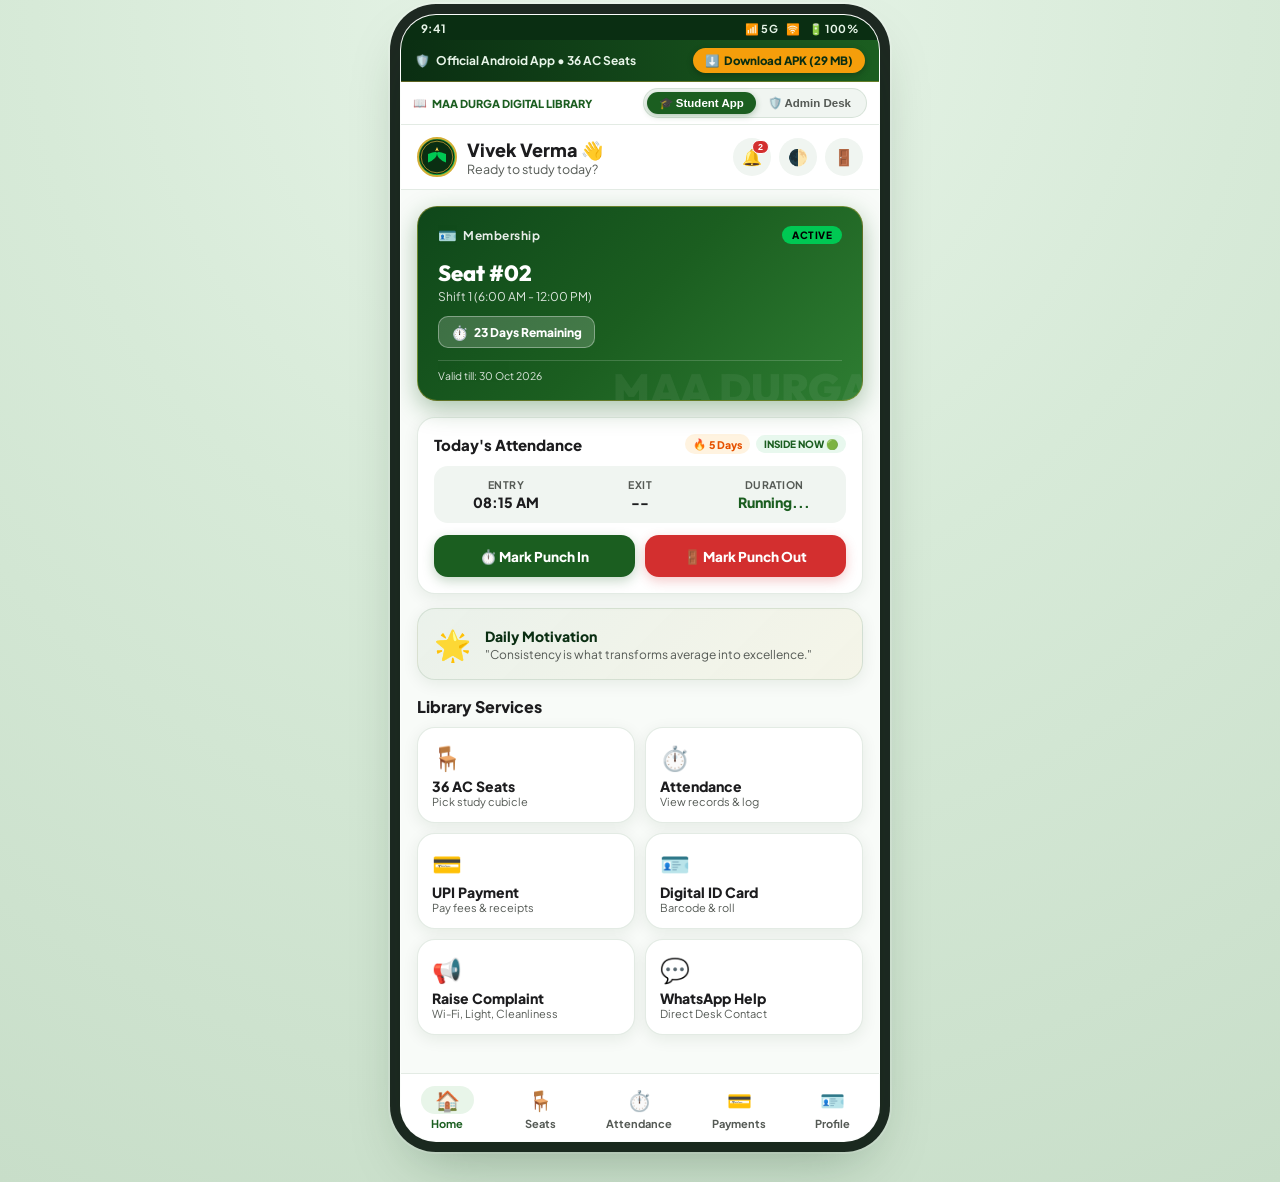
==== commit 95478f55: "feat: add mode switcher and UI enhancements Implement admin/student mode switching, update theme var" ====
--- a/index.html
+++ b/index.html
@@ -9,7 +9,7 @@
   <!-- Google Fonts: Outfit & Plus Jakarta Sans (Exact Material 3 Android Typography) -->
   <link rel="preconnect" href="https://fonts.googleapis.com">
   <link rel="preconnect" href="https://fonts.gstatic.com" crossorigin>
-  <link href="https://fonts.googleapis.com/css2?family=Outfit:wght@500;600;700;800&family=Plus+Jakarta+Sans:wght@400;500;600;700;800&display=swap" rel="stylesheet">
+  <link href="https://fonts.googleapis.com/css2?family=Outfit:wght@500;600;700;800;900&family=Plus+Jakarta+Sans:wght@400;500;600;700;800&display=swap" rel="stylesheet">
   
   <!-- Firebase SDK for Real Firestore Database Sync -->
   <script src="https://www.gstatic.com/firebasejs/9.22.0/firebase-app-compat.js"></script>
@@ -22,7 +22,17 @@
 
 <div class="app-device-frame">
 
-  <!-- TOP PERSISTENT APK DOWNLOAD BAR (Sticky across whole app) -->
+  <!-- ANDROID SYSTEM STATUS BAR (Realistic Edge-to-Edge look) -->
+  <div class="phone-mockup-status-bar">
+    <span id="status-bar-clock">9:41</span>
+    <div class="status-bar-icons">
+      <span>📶 5G</span>
+      <span>🛜</span>
+      <span>🔋 100%</span>
+    </div>
+  </div>
+
+  <!-- TOP PERSISTENT APK DOWNLOAD BAR (Direct download for users & admins) -->
   <div class="app-top-download-bar">
     <div class="info-tag">
       <span>🛡️</span>
@@ -33,260 +43,35 @@
     </a>
   </div>
 
-  <!-- SCREEN 1: SPLASH SCREEN (Exact Twin to AuthScreens.kt) -->
-  <div id="screen-splash" class="screen-view active-screen" style="justify-content:space-between; align-items:center; padding:60px 24px 30px; text-align:center; background:linear-gradient(180deg, var(--soft-cream) 0%, var(--warm-cream) 60%, var(--cream-gradient) 100%);">
-    <div style="flex:1; display:flex; flex-direction:column; justify-content:center; align-items:center;">
-      <div style="width:120px; height:120px; border-radius:50%; background:rgba(27,94,32,0.12); padding:5px; margin-bottom:18px;">
-        <img src="assets/ic_digital_library_logo.jpg" style="width:100%; height:100%; border-radius:50%; border:2.5px solid var(--emerald-accent); object-fit:cover;" onerror="this.src='https://cdn-icons-png.flaticon.com/512/3389/3389081.png'">
-      </div>
-      <h1 style="font-family:'Outfit',sans-serif; font-size:28px; font-weight:800; color:var(--charcoal-heading); letter-spacing:0.5px;">Digital Library</h1>
-      <div style="font-size:15px; font-weight:700; color:var(--primary-green); margin-top:4px;">Maa Durga Digital Library</div>
-      <div style="font-size:12.5px; color:var(--charcoal-muted); margin-top:6px;">Your Space. Your Focus.</div>
-      <div style="width:28px; height:28px; border:2.5px solid rgba(27,94,32,0.2); border-top-color:var(--primary-green); border-radius:50%; animation:spin 0.8s linear infinite; margin-top:30px;"></div>
-    </div>
-    <div>
-      <div style="background:rgba(235,242,236,0.8); border:1px solid rgba(27,94,32,0.4); border-radius:20px; padding:8px 18px; display:inline-flex; align-items:center; gap:8px; font-size:12.5px; font-weight:800;">
-        <span style="color:var(--primary-green);">&lt;/&gt;</span>
-        <span>Created by Vivek & Prince</span>
-      </div>
-      <div style="font-size:11px; color:var(--charcoal-muted); margin-top:4px;">Lead App Developers</div>
-    </div>
-  </div>
-
-  <!-- SCREEN 2: WELCOME SCREEN (Exact Twin to AuthScreens.kt WelcomeScreen) -->
-  <div id="screen-welcome" class="screen-view" style="padding:24px 20px 20px; overflow-y:auto; justify-content:space-between;">
-    <div style="text-align:center; padding:10px 0 20px;">
-      <div style="width:90px; height:90px; border-radius:50%; background:#FFFFFF; border:2px solid var(--subtle-gold-border); padding:4px; margin:0 auto;">
-        <img src="assets/ic_digital_library_logo.jpg" style="width:100%; height:100%; border-radius:50%; object-fit:cover;" onerror="this.src='https://cdn-icons-png.flaticon.com/512/3389/3389081.png'">
-      </div>
-      <div style="display:inline-block; background:var(--subtle-gold-light); border:1px solid rgba(226,212,183,0.8); color:var(--subtle-gold); font-size:10.5px; font-weight:800; letter-spacing:0.8px; padding:4px 12px; border-radius:20px; margin-top:14px;">
-        ✦ ESTD. 2024 • MODERN STUDY SANCTUARY ✦
-      </div>
-      <div style="font-size:16px; color:var(--charcoal-muted); margin-top:10px;">Welcome to</div>
-      <h2 style="font-family:'Outfit',sans-serif; font-size:24px; font-weight:800; color:var(--deep-forest-green); margin-top:2px;">Maa Durga Digital Library</h2>
-      <div style="font-size:13px; font-weight:700; color:var(--subtle-gold); margin-top:4px;">Read More • Learn More • Grow More</div>
-    </div>
-
-    <div>
-      <div style="font-size:18px; font-weight:800; color:var(--charcoal-heading); margin-bottom:4px;">Choose Your Access</div>
-      <div style="font-size:12.5px; color:var(--charcoal-muted); margin-bottom:14px;">Select the portal that matches your role to continue</div>
-
-      <!-- Student Portal Card -->
-      <div class="m3-card" style="display:flex; align-items:center; gap:14px; cursor:pointer;" onclick="navigateTo('screen-login')">
-        <div style="width:50px; height:50px; border-radius:14px; background:var(--deep-forest-green); color:#FFFFFF; display:flex; align-items:center; justify-content:center; font-size:24px; flex-shrink:0;">
-          📖
-        </div>
-        <div style="flex:1;">
-          <div style="display:flex; align-items:center; gap:8px;">
-            <h3 style="font-size:17px; font-weight:800; color:var(--deep-forest-green);">Student</h3>
-            <span style="font-size:9.5px; font-weight:800; padding:2px 7px; border-radius:6px; background:#E8F5E9; color:#1B5E20;">LEARNER / MEMBER</span>
-          </div>
-          <p style="font-size:12px; color:var(--charcoal-muted); margin-top:3px;">Self-study seats, shifts & digital library access</p>
-        </div>
-        <span style="font-size:18px; font-weight:800; color:var(--primary-green);">➔</span>
-      </div>
-
-      <!-- Administrator Portal Card -->
-      <div class="m3-card" style="display:flex; align-items:center; gap:14px; cursor:pointer;" onclick="navigateTo('screen-admin-login')">
-        <div style="width:50px; height:50px; border-radius:14px; background:#B45309; color:#FFFFFF; display:flex; align-items:center; justify-content:center; font-size:24px; flex-shrink:0;">
-          🛡️
-        </div>
-        <div style="flex:1;">
-          <div style="display:flex; align-items:center; gap:8px;">
-            <h3 style="font-size:17px; font-weight:800; color:#B45309;">Administrator</h3>
-            <span style="font-size:9.5px; font-weight:800; padding:2px 7px; border-radius:6px; background:#FEF3C7; color:#B45309;">DESK / STAFF</span>
-          </div>
-          <p style="font-size:12px; color:var(--charcoal-muted); margin-top:3px;">Manage student registrations, shifts, seats & notice board</p>
-        </div>
-        <span style="font-size:18px; font-weight:800; color:#B45309;">➔</span>
-      </div>
-    </div>
-
-    <div style="text-align:center; padding:10px 0;">
-      <div style="background:rgba(27,94,32,0.08); border:1px solid rgba(27,94,32,0.25); border-radius:20px; padding:6px 14px; display:inline-flex; align-items:center; gap:6px; font-size:12px; font-weight:800;">
-        <span style="color:var(--primary-green);">&lt;/&gt;</span>
-        <span>Developed by Vivek & Prince</span>
-      </div>
-    </div>
-  </div>
-
-  <!-- SCREEN 3: STUDENT LOGIN -->
-  <div id="screen-login" class="screen-view">
-    <div style="padding:14px 16px; display:flex; align-items:center; gap:10px;">
-      <button onclick="navigateTo('screen-welcome')" style="background:none; border:none; font-size:22px; cursor:pointer; color:var(--charcoal-heading);">←</button>
-      <span style="font-weight:700; font-size:15px; color:var(--charcoal-muted);">Student Portal</span>
-    </div>
-
-    <div class="scroll-content-pad">
-      <h2 style="font-family:'Outfit',sans-serif; font-size:26px; font-weight:800; color:var(--deep-forest-green); margin-bottom:4px;">Welcome Back! 👋</h2>
-      <p style="font-size:13px; color:var(--charcoal-muted); margin-bottom:24px;">Sign in with your registered mobile to access desk</p>
-
-      <div class="form-group-field">
-        <label class="form-label">Registered Mobile Number</label>
-        <div class="input-outline-box">
-          <span class="prefix-flag">+91</span>
-          <input type="tel" id="stu-login-mobile" placeholder="10-digit mobile number" maxlength="10" value="9876543210">
-        </div>
-      </div>
-
-      <div class="form-group-field">
-        <label class="form-label">Password</label>
-        <div class="input-outline-box">
-          <input type="password" id="stu-login-password" placeholder="Enter password" value="student123">
-          <span onclick="togglePasswordVis('stu-login-password')" style="cursor:pointer; font-size:18px;">👁️</span>
-        </div>
-      </div>
-
-      <div style="display:flex; justify-content:flex-end; margin-bottom:18px;">
-        <a href="javascript:void(0)" onclick="navigateTo('screen-forgot')" style="font-size:13px; font-weight:700; color:var(--primary-green); text-decoration:none;">Forgot Password?</a>
-      </div>
-
-      <button class="btn-primary-green" onclick="submitStudentLogin()">
-        <span>Login to Library Desk</span> ➔
-      </button>
-
-      <div style="text-align:center; margin-top:24px; font-size:13.5px; color:var(--charcoal-muted);">
-        New to Maa Durga Digital Library? 
-        <a href="javascript:void(0)" onclick="navigateTo('screen-register')" style="font-weight:800; color:var(--primary-green); text-decoration:none;">Register Now</a>
-      </div>
-    </div>
-  </div>
-
-  <!-- SCREEN 4: STUDENT REGISTER -->
-  <div id="screen-register" class="screen-view">
-    <div style="padding:14px 16px; display:flex; align-items:center; gap:10px;">
-      <button onclick="navigateTo('screen-login')" style="background:none; border:none; font-size:22px; cursor:pointer; color:var(--charcoal-heading);">←</button>
-      <span style="font-weight:700; font-size:15px; color:var(--charcoal-muted);">New Registration</span>
-    </div>
-
-    <div class="scroll-content-pad">
-      <h2 style="font-family:'Outfit',sans-serif; font-size:24px; font-weight:800; color:var(--deep-forest-green); margin-bottom:4px;">Join Digital Library 📝</h2>
-      <p style="font-size:13px; color:var(--charcoal-muted); margin-bottom:20px;">Create your profile for seat reservation & attendance</p>
-
-      <div class="form-group-field">
-        <label class="form-label">Full Name</label>
-        <div class="input-outline-box">
-          <input type="text" id="reg-name" placeholder="Enter student full name">
-        </div>
-      </div>
-
-      <div class="form-group-field">
-        <label class="form-label">10-Digit Mobile Number</label>
-        <div class="input-outline-box">
-          <span class="prefix-flag">+91</span>
-          <input type="tel" id="reg-mobile" placeholder="Mobile number" maxlength="10">
-        </div>
-      </div>
-
-      <div class="form-group-field">
-        <label class="form-label">Gender</label>
-        <div style="display:flex; gap:16px; padding:6px 0;">
-          <label style="font-size:13.5px; font-weight:700; display:flex; align-items:center; gap:6px;">
-            <input type="radio" name="reg-gender" value="Male" checked> Male
-          </label>
-          <label style="font-size:13.5px; font-weight:700; display:flex; align-items:center; gap:6px;">
-            <input type="radio" name="reg-gender" value="Female"> Female
-          </label>
-          <label style="font-size:13.5px; font-weight:700; display:flex; align-items:center; gap:6px;">
-            <input type="radio" name="reg-gender" value="Other"> Other
-          </label>
-        </div>
-      </div>
-
-      <div class="form-group-field">
-        <label class="form-label">Create Password</label>
-        <div class="input-outline-box">
-          <input type="password" id="reg-pwd" placeholder="At least 6 characters">
-          <span onclick="togglePasswordVis('reg-pwd')" style="cursor:pointer; font-size:18px;">👁️</span>
-        </div>
-      </div>
-
-      <div class="form-group-field">
-        <label class="form-label">Confirm Password</label>
-        <div class="input-outline-box">
-          <input type="password" id="reg-confirm-pwd" placeholder="Re-enter password">
-          <span onclick="togglePasswordVis('reg-confirm-pwd')" style="cursor:pointer; font-size:18px;">👁️</span>
-        </div>
-      </div>
-
-      <button class="btn-primary-green" onclick="submitStudentRegister()">
-        <span>Complete Registration</span> ➔
-      </button>
-
-      <div style="text-align:center; margin-top:20px; font-size:13.5px; color:var(--charcoal-muted);">
-        Already registered? 
-        <a href="javascript:void(0)" onclick="navigateTo('screen-login')" style="font-weight:800; color:var(--primary-green); text-decoration:none;">Login here</a>
-      </div>
-    </div>
-  </div>
-
-  <!-- SCREEN 5: FORGOT PASSWORD -->
-  <div id="screen-forgot" class="screen-view">
-    <div style="padding:14px 16px; display:flex; align-items:center; gap:10px;">
-      <button onclick="navigateTo('screen-login')" style="background:none; border:none; font-size:22px; cursor:pointer; color:var(--charcoal-heading);">←</button>
-      <span style="font-weight:700; font-size:15px; color:var(--charcoal-muted);">Password Reset</span>
-    </div>
-
-    <div class="scroll-content-pad">
-      <h2 style="font-family:'Outfit',sans-serif; font-size:22px; font-weight:800; color:var(--deep-forest-green); margin-bottom:4px;">Reset Request 🔑</h2>
-      <p style="font-size:13px; color:var(--charcoal-muted); margin-bottom:20px;">Submit registered mobile & new password. Library Admin will verify and activate your new password.</p>
-
-      <div class="form-group-field">
-        <label class="form-label">Registered Mobile Number</label>
-        <div class="input-outline-box">
-          <span class="prefix-flag">+91</span>
-          <input type="tel" id="forgot-mobile" placeholder="10-digit mobile" maxlength="10">
-        </div>
-      </div>
-
-      <div class="form-group-field">
-        <label class="form-label">New Password</label>
-        <div class="input-outline-box">
-          <input type="password" id="forgot-pwd" placeholder="Enter new password">
-        </div>
-      </div>
-
-      <button class="btn-primary-green" onclick="submitForgotRequest()">
-        <span>Submit Request to Admin</span> ➔
-      </button>
-    </div>
-  </div>
-
-  <!-- SCREEN 6: ADMIN LOGIN -->
-  <div id="screen-admin-login" class="screen-view">
-    <div style="padding:14px 16px; display:flex; align-items:center; gap:10px;">
-      <button onclick="navigateTo('screen-welcome')" style="background:none; border:none; font-size:22px; cursor:pointer; color:var(--charcoal-heading);">←</button>
-      <span style="font-weight:700; font-size:15px; color:#B45309;">Administrator Desk</span>
-    </div>
-
-    <div class="scroll-content-pad">
-      <h2 style="font-family:'Outfit',sans-serif; font-size:24px; font-weight:800; color:#B45309; margin-bottom:4px;">Authorized Personnel Only 🛡️</h2>
-      <p style="font-size:13px; color:var(--charcoal-muted); margin-bottom:20px;">Desk Operations for Vivek & Prince</p>
-
-      <div class="form-group-field">
-        <label class="form-label">Admin Security Key</label>
-        <div class="input-outline-box">
-          <input type="password" id="admin-sec-key" placeholder="Enter Master Key" value="MDDL@ADMIN2026">
-        </div>
-        <div style="font-size:11.5px; color:var(--charcoal-muted); margin-top:6px;">Master Keys: MDDL@ADMIN2026 or ADMIN9569</div>
-      </div>
-
-      <button class="btn-primary-green" style="background:#B45309;" onclick="submitAdminLogin()">
-        <span>Unlock Administrator Desk</span> ➔
-      </button>
-    </div>
-  </div>
-
-  <!-- SCREEN 7: STUDENT MAIN APP CONTAINER WITH 5 M3 TABS -->
-  <div id="screen-student-app" class="screen-view has-nav">
-
-    <!-- Top Action Bar -->
+  <!-- ROLE SWITCHER HEADER BAR (Instant toggle between Student & Admin Console) -->
+  <div class="role-switch-header-bar">
+    <div style="font-size:11px; font-weight:800; color:var(--primary-green); display:flex; align-items:center; gap:5px;">
+      <span>📖</span> MAA DURGA DIGITAL LIBRARY
+    </div>
+    <div class="mode-pill-toggle">
+      <button id="pill-mode-student" class="active-pill" onclick="switchMode('student')">🎓 Student App</button>
+      <button id="pill-mode-admin" onclick="switchMode('admin')">🛡️ Admin Desk</button>
+    </div>
+  </div>
+
+  <!-- ==================== SCREEN 1: STUDENT MAIN APP CONTAINER ==================== -->
+  <div id="screen-student-app" class="screen-view active-screen has-nav">
+
+    <!-- Top Action Bar (Exact match to StudentHomeScreen.kt lines 153-222) -->
     <div class="app-top-nav-bar">
       <div class="user-info-box">
-        <div class="avatar-circle">🎓</div>
+        <div class="avatar-circle">
+          <!-- Vector App Logo -->
+          <svg viewBox="0 0 100 100" style="width:100%; height:100%;">
+            <circle cx="50" cy="50" r="48" fill="#0A2E12"/>
+            <circle cx="50" cy="50" r="44" fill="none" stroke="#D4AF37" stroke-width="2"/>
+            <path d="M25 65 Q50 55 50 40 Q50 55 75 65 L75 42 Q50 32 50 40 Q50 32 25 42 Z" fill="#00C853"/>
+            <polygon points="50,22 55,34 50,31 45,34" fill="#FFD54F"/>
+          </svg>
+        </div>
         <div>
-          <div style="font-size:11px; color:var(--charcoal-muted); font-weight:700;">Welcome,</div>
-          <div style="font-size:15px; font-weight:800;" id="student-name-header">Student Member 👋</div>
+          <div style="font-size:18px; font-weight:800;" id="student-name-header">Good Evening, Vivek Verma 👋</div>
+          <div style="font-size:12.5px; color:var(--charcoal-muted);">Ready to study today?</div>
         </div>
       </div>
       <div class="action-icons">
@@ -295,80 +80,93 @@
           <span class="badge-pill" id="bell-unread-badge">2</span>
         </button>
         <button class="icon-action-btn" onclick="toggleAppTheme()" title="Toggle Theme">🌓</button>
-        <button class="icon-action-btn" onclick="openModal('modal-logout-confirm')" title="Logout">🚪</button>
-      </div>
-    </div>
-
-    <!-- TAB 1: HOME TAB (Pixel-perfect to StudentHomeScreen.kt) -->
+        <button class="icon-action-btn" onclick="navigateTo('screen-welcome')" title="Switch User">🚪</button>
+      </div>
+    </div>
+
+    <!-- TAB 1: HOME TAB (Pixel-perfect replica of StudentHomeScreen.kt) -->
     <div id="tab-home" class="scroll-content-pad">
-      <!-- Active Membership Card -->
+      
+      <!-- Active Membership Gradient Card (Lines 475-602) -->
       <div class="membership-gradient-card" id="home-membership-card">
         <div style="display:flex; justify-content:space-between; align-items:center;">
-          <span style="font-size:11.5px; font-weight:800; letter-spacing:0.8px; opacity:0.9;">STUDENT MEMBERSHIP</span>
+          <div style="display:flex; align-items:center; gap:6px;">
+            <span style="font-size:15px; opacity:0.9;">🪪</span>
+            <span style="font-size:12px; font-weight:700; opacity:0.9; letter-spacing:0.5px;">Membership</span>
+          </div>
           <span class="membership-status-pill" id="home-status-pill">ACTIVE</span>
         </div>
-        <div style="font-family:'Outfit',sans-serif; font-size:26px; font-weight:800; margin:10px 0 2px;" id="home-seat-badge">Seat #02</div>
-        <div style="font-size:13px; opacity:0.9;" id="home-shift-badge">Shift 1 (6:00 AM - 12:00 PM)</div>
-        <div style="display:flex; justify-content:space-between; align-items:center; margin-top:12px; font-size:12px; border-top:1px solid rgba(255,255,255,0.2); padding-top:8px;">
-          <span id="home-validity-badge" style="color:#FFE082;">Valid till: 30 Oct 2026</span>
-          <span id="home-days-left-badge" style="font-weight:800; color:#FFFFFF;">23 Days Remaining</span>
-        </div>
-      </div>
-
-      <!-- No Membership State Card (if user has no seat) -->
-      <div class="m3-card" id="home-no-membership-card" style="display:none; text-align:center; padding:24px;">
-        <div style="font-size:36px;">🪑</div>
-        <div style="font-size:17px; font-weight:800; margin:8px 0 4px;">No Active Seat Booked</div>
-        <div style="font-size:12.5px; color:var(--charcoal-muted); margin-bottom:14px;">Select your preferred study cabin from 36 AC seats to start learning.</div>
-        <button class="btn-primary-green" onclick="switchNavTab('seats')">Choose Your Seat ➔</button>
-      </div>
-
-      <!-- Today's Attendance Metric Card (Live Punch in/out) -->
+
+        <div style="font-family:'Outfit',sans-serif; font-size:22px; font-weight:800; margin:14px 0 2px;" id="home-seat-badge">
+          Seat 02 | Shift 1 (6:00 AM - 12:00 PM)
+        </div>
+        <div style="font-size:12px; opacity:0.85;" id="home-shift-badge">2 Month Membership Validity</div>
+
+        <!-- Daily Countdown Badge (Lines 571-594) -->
+        <div style="display:inline-flex; align-items:center; gap:6px; background:rgba(255,255,255,0.18); border:1px solid rgba(255,255,255,0.35); border-radius:10px; padding:6px 12px; margin:12px 0 8px;">
+          <span style="font-size:14px;">⏱️</span>
+          <span id="home-days-left-badge" style="font-size:12px; font-weight:800; color:#FFFFFF;">⏳ 23 Days Remaining Until Expiry</span>
+        </div>
+
+        <div style="font-size:10.5px; opacity:0.85; border-top:1px solid rgba(255,255,255,0.2); padding-top:8px; margin-top:4px;" id="home-validity-badge">
+          Expires on 30 Oct 2026 • Auto-expires on 30 Oct 2026
+        </div>
+      </div>
+
+      <!-- Today's Attendance Card (Lines 679-760) -->
       <div class="m3-card">
-        <div style="display:flex; justify-content:space-between; align-items:center; margin-bottom:12px;">
-          <div>
-            <span style="font-weight:800; font-size:15px;">Today's Attendance</span>
-            <div style="font-size:11.5px; color:var(--charcoal-muted);" id="live-ist-date">Today</div>
-          </div>
-          <span style="font-size:11px; font-weight:800;" id="today-punch-status">NOT CHECKED IN ⚪</span>
-        </div>
-
-        <div style="display:grid; grid-template-columns:repeat(3, 1fr); gap:8px; background:var(--surface-variant); padding:10px; border-radius:12px; text-align:center; margin-bottom:12px;">
-          <div>
-            <div style="font-size:10px; color:var(--charcoal-muted); font-weight:700;">ENTRY</div>
-            <div style="font-size:13px; font-weight:800;" id="att-metric-entry">--:--</div>
-          </div>
-          <div>
-            <div style="font-size:10px; color:var(--charcoal-muted); font-weight:700;">EXIT</div>
-            <div style="font-size:13px; font-weight:800;" id="att-metric-exit">--:--</div>
-          </div>
-          <div>
-            <div style="font-size:10px; color:var(--charcoal-muted); font-weight:700;">DURATION</div>
-            <div style="font-size:13px; font-weight:800; color:var(--primary-green);" id="att-metric-duration">0m</div>
+        <div style="display:flex; justify-content:space-between; align-items:center; margin-bottom:10px;">
+          <span style="font-weight:800; font-size:15px;">Today's Attendance</span>
+          <div style="display:flex; align-items:center; gap:6px;">
+            <div style="background:#FFF3E0; color:#E65100; font-size:10.5px; font-weight:800; padding:3px 8px; border-radius:20px; display:inline-flex; align-items:center; gap:3px;">
+              <span>🔥</span> <span>5 Days</span>
+            </div>
+            <div style="background:#E8F8EE; color:#1B5E20; font-size:10px; font-weight:800; padding:3px 8px; border-radius:20px;" id="today-punch-status">
+              INSIDE NOW
+            </div>
+          </div>
+        </div>
+
+        <div class="att-metrics-grid">
+          <div class="att-metric-box">
+            <div class="label">ENTRY</div>
+            <div class="val" id="att-metric-entry">08:15 AM</div>
+          </div>
+          <div class="att-metric-box">
+            <div class="label">EXIT</div>
+            <div class="val" id="att-metric-exit">--</div>
+          </div>
+          <div class="att-metric-box">
+            <div class="label">DURATION</div>
+            <div class="val" style="color:var(--primary-green);" id="att-metric-duration">Running</div>
           </div>
         </div>
 
         <div style="display:grid; grid-template-columns:1fr 1fr; gap:10px;">
-          <button class="btn-primary-green" style="height:42px; margin:0; font-size:13.5px;" onclick="punchAttendance('IN')">⏱️ PUNCH IN</button>
-          <button class="btn-primary-green" style="height:42px; margin:0; font-size:13.5px; background:var(--danger-red);" onclick="punchAttendance('OUT')">🚪 PUNCH OUT</button>
-        </div>
-      </div>
-
-      <!-- Study Streak & Motivation Card -->
+          <button class="btn-primary-green" style="height:42px; font-size:13.5px;" onclick="punchAttendance('IN')">
+            ⏱️ Mark Punch In
+          </button>
+          <button class="btn-primary-green btn-danger" style="height:42px; font-size:13.5px;" onclick="punchAttendance('OUT')">
+            🚪 Mark Punch Out
+          </button>
+        </div>
+      </div>
+
+      <!-- Study Streak & Facility Highlights -->
       <div class="m3-card" style="display:flex; align-items:center; gap:14px; background:linear-gradient(135deg, rgba(27,94,32,0.06) 0%, rgba(212,175,55,0.08) 100%);">
-        <div style="font-size:32px;">🔥</div>
+        <div style="font-size:30px;">🌟</div>
         <div>
-          <div style="font-weight:800; font-size:15px; color:var(--deep-forest-green);">5 Days Study Streak!</div>
+          <div style="font-weight:800; font-size:14px; color:var(--deep-forest-green);">Daily Motivation</div>
           <div style="font-size:12px; color:var(--charcoal-muted); margin-top:2px;">"Consistency is what transforms average into excellence."</div>
         </div>
       </div>
 
-      <!-- Library Services 2x3 Grid -->
+      <!-- Library Services 2x3 Grid (Lines 800-920) -->
       <div style="font-size:16px; font-weight:800; margin:16px 0 10px;">Library Services</div>
       <div style="display:grid; grid-template-columns:1fr 1fr; gap:10px; margin-bottom:16px;">
         <div class="m3-card" style="margin:0; padding:14px; cursor:pointer;" onclick="switchNavTab('seats')">
           <div style="font-size:24px;">🪑</div>
-          <div style="font-weight:800; font-size:14px; margin-top:4px;">36 Seats Map</div>
+          <div style="font-weight:800; font-size:14px; margin-top:4px;">36 AC Seats</div>
           <div style="font-size:11px; color:var(--charcoal-muted);">Pick study cubicle</div>
         </div>
         <div class="m3-card" style="margin:0; padding:14px; cursor:pointer;" onclick="switchNavTab('attendance')">
@@ -456,10 +254,11 @@
       <!-- Live IST Clock Card -->
       <div class="m3-card" style="text-align:center; padding:20px;">
         <div style="font-size:11px; color:var(--charcoal-muted); font-weight:700;">INDIAN STANDARD TIME (IST)</div>
-        <div style="font-size:32px; font-weight:800; font-family:monospace; color:var(--primary-green); margin:6px 0;" id="live-ist-clock">--:--:--</div>
-        <div style="display:flex; gap:10px; justify-content:center; margin-top:12px;">
+        <div style="font-size:32px; font-weight:800; font-family:monospace; color:var(--primary-green); margin:6px 0;" id="live-ist-clock">08:15:00 AM</div>
+        <div style="font-size:12.5px; color:var(--charcoal-muted); margin-bottom:12px;" id="live-ist-date">Today</div>
+        <div style="display:flex; gap:10px; justify-content:center;">
           <button class="btn-primary-green" style="width:auto; padding:0 20px; height:38px; margin:0;" onclick="punchAttendance('IN')">⏱️ Punch In</button>
-          <button class="btn-primary-green" style="width:auto; padding:0 20px; height:38px; margin:0; background:var(--danger-red);" onclick="punchAttendance('OUT')">🚪 Punch Out</button>
+          <button class="btn-primary-green btn-danger" style="width:auto; padding:0 20px; height:38px; margin:0;" onclick="punchAttendance('OUT')">🚪 Punch Out</button>
         </div>
       </div>
 
@@ -497,7 +296,13 @@
       <!-- Digital Student ID Card (Official format) -->
       <div class="id-card-chassis">
         <div class="id-card-top">
-          <img src="assets/ic_digital_library_logo.jpg" style="width:42px; height:42px; border-radius:50%; border:2px solid var(--subtle-gold);" onerror="this.src='https://cdn-icons-png.flaticon.com/512/3389/3389081.png'">
+          <div style="width:42px; height:42px; border-radius:50%; border:2px solid var(--subtle-gold); background:#FFFFFF; display:flex; align-items:center; justify-content:center; overflow:hidden;">
+            <svg viewBox="0 0 100 100" style="width:100%; height:100%;">
+              <circle cx="50" cy="50" r="48" fill="#0A2E12"/>
+              <polygon points="50,22 55,34 50,31 45,34" fill="#FFD54F"/>
+              <path d="M25 65 Q50 55 50 40 Q50 55 75 65 L75 42 Q50 32 50 40 Q50 32 25 42 Z" fill="#00C853"/>
+            </svg>
+          </div>
           <div>
             <div style="font-size:14px; font-weight:800; color:#FFFFFF;">MAA DURGA DIGITAL LIBRARY</div>
             <div style="font-size:10px; color:#FFE082;">Managed by Vivek & Prince • ISO Certified Study Hub</div>
@@ -509,7 +314,7 @@
             🎓
           </div>
           <div style="font-size:13px; line-height:1.6;">
-            <div><strong>Name:</strong> <span id="id-disp-name">Student Member</span></div>
+            <div><strong>Name:</strong> <span id="id-disp-name">Vivek Verma</span></div>
             <div><strong>Roll ID:</strong> <span id="id-disp-roll">DL-2026-10492</span></div>
             <div><strong>Seat:</strong> <span id="id-disp-seat">Seat #02 (Shift 1)</span></div>
             <div><strong>Validity:</strong> <span id="id-disp-val">30 Oct 2026</span></div>
@@ -601,7 +406,7 @@
     </div>
   </div>
 
-  <!-- SCREEN 8: ADMIN DESK DASHBOARD (Exact match to AdminDashboardScreen.kt) -->
+  <!-- ==================== SCREEN 2: ADMIN DESK DASHBOARD ==================== -->
   <div id="screen-admin-dash" class="screen-view">
     <div style="background:#0F3818; color:#FFFFFF; padding:12px 16px; display:flex; justify-content:space-between; align-items:center;">
       <div style="display:flex; align-items:center; gap:8px;">
@@ -612,8 +417,7 @@
         </div>
       </div>
       <div style="display:flex; gap:6px;">
-        <button onclick="navigateTo('screen-student-app')" style="background:rgba(255,255,255,0.15); border:none; color:white; font-weight:700; font-size:11.5px; padding:5px 10px; border-radius:6px; cursor:pointer;">Student App</button>
-        <button onclick="logoutUser()" style="background:#DC2626; border:none; color:white; font-weight:700; font-size:11.5px; padding:5px 10px; border-radius:6px; cursor:pointer;">Exit</button>
+        <button onclick="switchMode('student')" style="background:rgba(255,255,255,0.15); border:none; color:white; font-weight:700; font-size:11.5px; padding:5px 10px; border-radius:6px; cursor:pointer;">Student App ➔</button>
       </div>
     </div>
 
@@ -634,6 +438,66 @@
     </div>
   </div>
 
+  <!-- ==================== SCREEN 3: WELCOME SCREEN ==================== -->
+  <div id="screen-welcome" class="screen-view" style="padding:24px 20px 20px; overflow-y:auto; justify-content:space-between;">
+    <div style="text-align:center; padding:10px 0 20px;">
+      <div style="width:90px; height:90px; border-radius:50%; background:#FFFFFF; border:2px solid var(--subtle-gold-border); padding:4px; margin:0 auto; display:flex; align-items:center; justify-content:center;">
+        <svg viewBox="0 0 100 100" style="width:100%; height:100%;">
+          <circle cx="50" cy="50" r="48" fill="#0A2E12"/>
+          <circle cx="50" cy="50" r="44" fill="none" stroke="#D4AF37" stroke-width="2"/>
+          <path d="M25 65 Q50 55 50 40 Q50 55 75 65 L75 42 Q50 32 50 40 Q50 32 25 42 Z" fill="#00C853"/>
+          <polygon points="50,22 55,34 50,31 45,34" fill="#FFD54F"/>
+        </svg>
+      </div>
+      <div style="display:inline-block; background:var(--subtle-gold-light); border:1px solid rgba(226,212,183,0.8); color:var(--subtle-gold); font-size:10.5px; font-weight:800; letter-spacing:0.8px; padding:4px 12px; border-radius:20px; margin-top:14px;">
+        ✦ ESTD. 2024 • MODERN STUDY SANCTUARY ✦
+      </div>
+      <div style="font-size:16px; color:var(--charcoal-muted); margin-top:10px;">Welcome to</div>
+      <h2 style="font-family:'Outfit',sans-serif; font-size:24px; font-weight:800; color:var(--deep-forest-green); margin-top:2px;">Maa Durga Digital Library</h2>
+      <div style="font-size:13px; font-weight:700; color:var(--subtle-gold); margin-top:4px;">Read More • Learn More • Grow More</div>
+    </div>
+
+    <div>
+      <div style="font-size:18px; font-weight:800; color:var(--charcoal-heading); margin-bottom:4px;">Choose Your Access</div>
+      <div style="font-size:12.5px; color:var(--charcoal-muted); margin-bottom:14px;">Select the portal that matches your role to continue</div>
+
+      <div class="m3-card" style="display:flex; align-items:center; gap:14px; cursor:pointer;" onclick="switchMode('student')">
+        <div style="width:50px; height:50px; border-radius:14px; background:var(--deep-forest-green); color:#FFFFFF; display:flex; align-items:center; justify-content:center; font-size:24px; flex-shrink:0;">
+          📖
+        </div>
+        <div style="flex:1;">
+          <div style="display:flex; align-items:center; gap:8px;">
+            <h3 style="font-size:17px; font-weight:800; color:var(--deep-forest-green);">Student</h3>
+            <span style="font-size:9.5px; font-weight:800; padding:2px 7px; border-radius:6px; background:#E8F5E9; color:#1B5E20;">LEARNER / MEMBER</span>
+          </div>
+          <p style="font-size:12px; color:var(--charcoal-muted); margin-top:3px;">Self-study seats, shifts & digital library access</p>
+        </div>
+        <span style="font-size:18px; font-weight:800; color:var(--primary-green);">➔</span>
+      </div>
+
+      <div class="m3-card" style="display:flex; align-items:center; gap:14px; cursor:pointer;" onclick="switchMode('admin')">
+        <div style="width:50px; height:50px; border-radius:14px; background:#B45309; color:#FFFFFF; display:flex; align-items:center; justify-content:center; font-size:24px; flex-shrink:0;">
+          🛡️
+        </div>
+        <div style="flex:1;">
+          <div style="display:flex; align-items:center; gap:8px;">
+            <h3 style="font-size:17px; font-weight:800; color:#B45309;">Administrator</h3>
+            <span style="font-size:9.5px; font-weight:800; padding:2px 7px; border-radius:6px; background:#FEF3C7; color:#B45309;">DESK / STAFF</span>
+          </div>
+          <p style="font-size:12px; color:var(--charcoal-muted); margin-top:3px;">Manage student registrations, shifts, seats & notice board</p>
+        </div>
+        <span style="font-size:18px; font-weight:800; color:#B45309;">➔</span>
+      </div>
+    </div>
+
+    <div style="text-align:center; padding:10px 0;">
+      <div style="background:rgba(27,94,32,0.08); border:1px solid rgba(27,94,32,0.25); border-radius:20px; padding:6px 14px; display:inline-flex; align-items:center; gap:6px; font-size:12px; font-weight:800;">
+        <span style="color:var(--primary-green);">&lt;/&gt;</span>
+        <span>Developed by Vivek & Prince</span>
+      </div>
+    </div>
+  </div>
+
   <!-- ==================== ALL INTERACTIVE MODALS ==================== -->
 
   <!-- MODAL: MEMBERSHIP DURATION & SHIFTS PICKER -->
@@ -649,7 +513,7 @@
         <strong id="modal-memb-seat-badge" style="color:var(--primary-green); font-size:16px;">Seat #02</strong>
       </div>
 
-      <div style="font-size:13px; font-weight:800; margin-bottom:8px;">Choose Study Shifts (Single or Combo):</div>
+      <div style="font-size:13px; font-weight:800; margin-bottom:8px;">Choose Study Shifts:</div>
       <div style="display:flex; flex-direction:column; gap:6px; margin-bottom:14px;">
         <label style="display:flex; justify-content:space-between; align-items:center; background:var(--surface-card); border:1px solid var(--border-color); padding:10px; border-radius:10px; font-size:13px; cursor:pointer;">
           <span>Shift 1 (6:00 AM - 12:00 PM)</span>
@@ -745,8 +609,7 @@
     <div class="modal-content-panel" style="padding:16px;">
       <div style="border:2px solid var(--subtle-gold-border); border-radius:14px; padding:16px; background:#FFFFFF; color:#0A2E12;">
         <div style="text-align:center; border-bottom:1px solid #E2E8F0; padding-bottom:10px; margin-bottom:12px;">
-          <img src="assets/ic_digital_library_logo.jpg" style="width:40px; height:40px; border-radius:50%;" onerror="this.src='https://cdn-icons-png.flaticon.com/512/3389/3389081.png'">
-          <div style="font-size:15px; font-weight:800; margin-top:4px;">MAA DURGA DIGITAL LIBRARY</div>
+          <div style="font-size:15px; font-weight:800;">MAA DURGA DIGITAL LIBRARY</div>
           <div style="font-size:10px; color:#64748B;">Mania Deval Road, Ghazipur District, UP - 232333</div>
           <div style="display:inline-block; background:#E8F5E9; color:#1B5E20; font-size:10px; font-weight:800; padding:2px 8px; border-radius:4px; margin-top:4px;">OFFICIAL PAYMENT RECEIPT</div>
         </div>
@@ -754,7 +617,7 @@
         <div style="font-size:12px; line-height:1.7;">
           <div style="display:flex; justify-content:space-between;"><span>Receipt No:</span> <strong id="rec-number">REC-2026-9812</strong></div>
           <div style="display:flex; justify-content:space-between;"><span>Date:</span> <strong id="rec-date">Today</strong></div>
-          <div style="display:flex; justify-content:space-between;"><span>Student:</span> <strong id="rec-name">Student Member</strong></div>
+          <div style="display:flex; justify-content:space-between;"><span>Student:</span> <strong id="rec-name">Vivek Verma</strong></div>
           <div style="display:flex; justify-content:space-between;"><span>Details:</span> <strong id="rec-shift-desc">Seat #02</strong></div>
           <div style="display:flex; justify-content:space-between;"><span>UTR Ref:</span> <strong id="rec-utr">423987123984</strong></div>
           <div style="display:flex; justify-content:space-between; font-size:15px; border-top:1px dashed #CBD5E1; padding-top:6px; margin-top:6px;">
@@ -780,9 +643,9 @@
     <div class="modal-content-panel">
       <h3 style="font-size:17px; font-weight:800; margin-bottom:12px;">Personal Information</h3>
       <div style="font-size:13px; line-height:2;">
-        <div style="display:flex; justify-content:space-between;"><span>Full Name:</span> <strong id="pinfo-name">Student Member</strong></div>
+        <div style="display:flex; justify-content:space-between;"><span>Full Name:</span> <strong id="pinfo-name">Vivek Verma</strong></div>
         <div style="display:flex; justify-content:space-between;"><span>Mobile:</span> <strong id="pinfo-mobile">+91 9876543210</strong></div>
-        <div style="display:flex; justify-content:space-between;"><span>Email:</span> <strong id="pinfo-email">Not provided</strong></div>
+        <div style="display:flex; justify-content:space-between;"><span>Email:</span> <strong id="pinfo-email">vivek.study@gmail.com</strong></div>
         <div style="display:flex; justify-content:space-between;"><span>Gender:</span> <strong id="pinfo-gender">Male</strong></div>
         <div style="display:flex; justify-content:space-between;"><span>Role:</span> <strong>Library Student Member</strong></div>
       </div>
@@ -921,7 +784,7 @@
       <p style="font-size:13px; color:var(--charcoal-muted); margin-bottom:16px;">Are you sure you want to sign out from the library desk?</p>
       <div style="display:flex; gap:10px;">
         <button class="btn-primary-green btn-outline" style="flex:1;" onclick="closeModal('modal-logout-confirm')">Cancel</button>
-        <button class="btn-primary-green" style="flex:1; background:var(--danger-red);" onclick="closeModal('modal-logout-confirm'); logoutUser();">Logout</button>
+        <button class="btn-primary-green btn-danger" style="flex:1;" onclick="closeModal('modal-logout-confirm'); navigateTo('screen-welcome');">Logout</button>
       </div>
     </div>
   </div>
--- a/css/style.css
+++ b/css/style.css
@@ -1,152 +1,191 @@
-/* ==========================================================================
-   MAA DURGA DIGITAL LIBRARY - JETPACK COMPOSE THEME & STYLING
-   Pixel-perfect replica of the Android Material 3 Design System
-   ========================================================================== */
-
 :root {
-  /* Exact Android Theme Colors (com.example.ui.theme.Color.kt) */
-  --soft-cream: #FBF8F2;
-  --warm-cream: #F5EFE4;
-  --cream-gradient: #F0EBE0;
-  --deep-forest-green: #0F3818;
   --primary-green: #1B5E20;
-  --primary-green-dark: #0A2E12;
-  --emerald-accent: #2E7D32;
-  --subtle-gold: #C49A45;
-  --subtle-gold-light: #FAF5EC;
-  --subtle-gold-border: #E2D4B7;
-  --charcoal-heading: #1E293B;
-  --charcoal-muted: #64748B;
+  --primary-dark: #0A320E;
+  --primary-light: #2E7D32;
+  --deep-forest-green: #0A2E12;
+  --emerald-accent: #00C853;
+  --soft-cream: #F8FBF8;
+  --warm-cream: #F1F6F2;
+  --cream-gradient: #E5EFE7;
+  --subtle-gold: #B45309;
+  --subtle-gold-light: #FEF3C7;
+  --subtle-gold-border: #D4AF37;
+  --charcoal-heading: #1C1C1E;
+  --charcoal-muted: #555A55;
+  --danger-red: #D32F2F;
+  --danger-bg: #FFEBEE;
+  --warning-amber: #E65100;
+  --warning-bg: #FFF8E1;
+  --border-subtle: rgba(27, 94, 32, 0.12);
+  --border-color: rgba(27, 94, 32, 0.18);
+  --card-shadow: 0 4px 16px rgba(10, 46, 18, 0.08);
   --surface-card: #FFFFFF;
-  --surface-variant: #EBF2EC;
-  --border-color: #D6E2D8;
-  --border-subtle: #E2E8F0;
-  --seat-available-bg: #E8F5E9;
-  --seat-available-border: #A5D6A7;
-  --seat-occupied-bg: #FFE4E6;
-  --seat-occupied-border: #FDA4AF;
-  --seat-selected-bg: #FFD700;
-  --seat-selected-border: #B8860B;
-  --seat-maintenance-bg: #F1F5F9;
-  --seat-maintenance-border: #CBD5E1;
-  --danger-red: #DC2626;
-  --danger-light: #FEF2F2;
-  --warning-amber: #D97706;
-  --warning-light: #FFFBEB;
-  --bg-page: #0B130E;
-  --container-bg: #FBF8F2;
-}
-
-/* Dark Theme Overrides */
-body.dark-mode {
-  --soft-cream: #121A15;
-  --warm-cream: #18221C;
-  --cream-gradient: #1E2B23;
-  --deep-forest-green: #2E7D32;
-  --primary-green: #4CAF50;
-  --primary-green-dark: #1B5E20;
-  --emerald-accent: #66BB6A;
-  --subtle-gold: #E5C07B;
-  --subtle-gold-light: #24221A;
-  --subtle-gold-border: #4A3E2A;
-  --charcoal-heading: #F1F5F9;
-  --charcoal-muted: #94A3B8;
-  --surface-card: #1A241E;
-  --surface-variant: #233128;
-  --border-color: #2D3D33;
-  --border-subtle: #2D3D33;
-  --seat-available-bg: #14301B;
-  --seat-available-border: #225C31;
-  --seat-occupied-bg: #381A1D;
-  --seat-occupied-border: #6B232B;
-  --seat-selected-bg: #B8860B;
-  --seat-selected-border: #FFD700;
-  --seat-maintenance-bg: #1E293B;
-  --seat-maintenance-border: #334155;
-  --bg-page: #050A07;
-  --container-bg: #121A15;
+  --surface-variant: #F0F5F1;
+  --container-bg: #F8FBF8;
+  --font-family: 'Plus Jakarta Sans', -apple-system, BlinkMacSystemFont, 'Segoe UI', Roboto, sans-serif;
+  --font-heading: 'Outfit', sans-serif;
+}
+
+[data-theme="dark"] {
+  --soft-cream: #121814;
+  --warm-cream: #162019;
+  --cream-gradient: #0D140F;
+  --charcoal-heading: #F1F5F2;
+  --charcoal-muted: #A1ABA3;
+  --surface-card: #1A241D;
+  --surface-variant: #223026;
+  --container-bg: #121814;
+  --border-subtle: rgba(255, 255, 255, 0.12);
+  --border-color: rgba(255, 255, 255, 0.16);
+  --card-shadow: 0 4px 20px rgba(0, 0, 0, 0.4);
 }
 
 * {
   box-sizing: border-box;
   margin: 0;
   padding: 0;
-  font-family: 'Plus Jakarta Sans', -apple-system, BlinkMacSystemFont, "Segoe UI", Roboto, sans-serif;
   -webkit-tap-highlight-color: transparent;
 }
 
 body {
-  background: var(--bg-page);
+  font-family: var(--font-family);
+  background: radial-gradient(circle at top center, #E8F5E9 0%, #D7EAD8 45%, #C8DEC9 100%);
+  color: var(--charcoal-heading);
   min-height: 100vh;
   display: flex;
-  justify-content: center;
-  align-items: center;
-  color: var(--charcoal-heading);
+  flex-direction: column;
+  align-items: center;
+  justify-content: flex-start;
+  padding: 14px 10px 40px;
   overflow-x: hidden;
-  transition: background-color 0.3s;
-}
-
-/* Device Shell: 100% full-screen responsive on mobile, centered mobile container on desktop */
+}
+
+/* DESKTOP STYLISH DEVICE CONTAINER */
 .app-device-frame {
   width: 100%;
   max-width: 480px;
-  min-height: 100vh;
   background: var(--container-bg);
+  min-height: 92vh;
+  border-radius: 36px;
+  box-shadow: 0 25px 60px -15px rgba(10, 46, 18, 0.35), 0 0 0 10px #1E2922, 0 0 0 12px rgba(255,255,255,0.2);
+  overflow: hidden;
+  position: relative;
   display: flex;
   flex-direction: column;
-  position: relative;
-  box-shadow: 0 0 50px rgba(0,0,0,0.7);
-  overflow: hidden;
-}
-
-/* Sticky APK Download Top Bar */
+  border: 1px solid rgba(255,255,255,0.5);
+}
+
+@media (max-width: 540px) {
+  body {
+    padding: 0;
+    background: var(--container-bg);
+  }
+  .app-device-frame {
+    max-width: 100%;
+    min-height: 100vh;
+    border-radius: 0;
+    box-shadow: none;
+    border: none;
+  }
+}
+
+/* PHONE STATUS BAR (Realistic Android look) */
+.phone-mockup-status-bar {
+  background: #0A2E12;
+  color: #E8F5E9;
+  font-size: 11.5px;
+  font-weight: 700;
+  padding: 6px 20px 4px;
+  display: flex;
+  justify-content: space-between;
+  align-items: center;
+  letter-spacing: 0.4px;
+  user-select: none;
+}
+.status-bar-icons {
+  display: flex;
+  gap: 8px;
+  font-size: 11px;
+}
+
+/* TOP PERSISTENT APK DOWNLOAD BAR */
 .app-top-download-bar {
-  background: linear-gradient(135deg, #0F3818 0%, #1B5E20 100%);
-  color: #FFFFFF;
-  padding: 9px 14px;
+  background: linear-gradient(90deg, #0A2E12 0%, #1B5E20 100%);
+  color: #FFFFFF;
+  padding: 8px 14px;
   display: flex;
   align-items: center;
   justify-content: space-between;
-  gap: 8px;
-  border-bottom: 2px solid var(--subtle-gold);
-  position: sticky;
-  top: 0;
-  z-index: 1000;
+  font-size: 12px;
+  border-bottom: 1px solid rgba(212, 175, 55, 0.4);
+  z-index: 100;
 }
 .app-top-download-bar .info-tag {
-  font-size: 11px;
-  font-weight: 700;
-  color: #FFE082;
-  display: flex;
-  align-items: center;
-  gap: 5px;
+  display: flex;
+  align-items: center;
+  gap: 6px;
+  font-weight: 700;
+  color: #E8F5E9;
 }
 .app-top-download-bar .btn-download {
-  background: linear-gradient(135deg, #FFD700 0%, #D4AF37 100%);
+  background: #F59E0B;
   color: #0A2E12;
-  text-decoration: none;
   font-weight: 800;
   font-size: 11.5px;
-  padding: 5px 13px;
+  padding: 5px 12px;
   border-radius: 20px;
+  text-decoration: none;
   display: inline-flex;
   align-items: center;
-  gap: 4px;
-  box-shadow: 0 3px 8px rgba(212,175,55,0.4);
-  white-space: nowrap;
-  transition: transform 0.15s;
-}
-.app-top-download-bar .btn-download:active {
-  transform: scale(0.95);
-}
-
-/* Screen Management */
+  gap: 5px;
+  box-shadow: 0 2px 6px rgba(0,0,0,0.25);
+  transition: transform 0.15s, background 0.15s;
+}
+.app-top-download-bar .btn-download:hover {
+  background: #FBBF24;
+  transform: translateY(-1px);
+}
+
+/* MODE TOGGLE BAR (STUDENT APP <-> ADMIN DESK CONSOLE) */
+.role-switch-header-bar {
+  background: var(--surface-card);
+  padding: 6px 12px;
+  border-bottom: 1px solid var(--border-subtle);
+  display: flex;
+  justify-content: space-between;
+  align-items: center;
+  font-size: 12px;
+}
+.mode-pill-toggle {
+  display: flex;
+  background: var(--surface-variant);
+  border-radius: 20px;
+  padding: 3px;
+  border: 1px solid var(--border-subtle);
+}
+.mode-pill-toggle button {
+  border: none;
+  background: transparent;
+  padding: 4px 12px;
+  border-radius: 16px;
+  font-size: 11.5px;
+  font-weight: 700;
+  cursor: pointer;
+  color: var(--charcoal-muted);
+  transition: all 0.2s ease;
+}
+.mode-pill-toggle button.active-pill {
+  background: var(--primary-green);
+  color: #FFFFFF;
+  box-shadow: 0 2px 6px rgba(27,94,32,0.3);
+}
+
+/* SCREEN VIEW CONTAINER */
 .screen-view {
   display: none;
   flex-direction: column;
   flex: 1;
   width: 100%;
-  min-height: calc(100vh - 44px);
   background: var(--container-bg);
   position: relative;
 }
@@ -154,20 +193,27 @@
   display: flex;
 }
 .screen-view.has-nav {
-  padding-bottom: 74px; /* Clearance for bottom navigation bar */
-}
-
-/* Top Action Header */
+  padding-bottom: 74px; /* Space for bottom nav */
+}
+
+.scroll-content-pad {
+  flex: 1;
+  overflow-y: auto;
+  padding: 16px;
+  -webkit-overflow-scrolling: touch;
+}
+
+/* TOP APP BAR */
 .app-top-nav-bar {
+  display: flex;
+  align-items: center;
+  justify-content: space-between;
+  padding: 12px 16px;
   background: var(--surface-card);
-  padding: 12px 16px;
-  display: flex;
-  align-items: center;
-  justify-content: space-between;
   border-bottom: 1px solid var(--border-subtle);
   position: sticky;
-  top: 44px;
-  z-index: 100;
+  top: 0;
+  z-index: 90;
 }
 .app-top-nav-bar .user-info-box {
   display: flex;
@@ -175,389 +221,422 @@
   gap: 10px;
 }
 .app-top-nav-bar .avatar-circle {
+  width: 40px;
+  height: 40px;
+  border-radius: 50%;
+  background: linear-gradient(135deg, #1B5E20, #00C853);
+  color: #FFFFFF;
+  display: flex;
+  align-items: center;
+  justify-content: center;
+  font-weight: 800;
+  font-size: 16px;
+  border: 2px solid #D4AF37;
+  overflow: hidden;
+}
+.app-top-nav-bar .action-icons {
+  display: flex;
+  align-items: center;
+  gap: 8px;
+}
+.icon-action-btn {
+  background: var(--surface-variant);
+  border: none;
   width: 38px;
   height: 38px;
   border-radius: 50%;
-  border: 2px solid var(--primary-green);
-  background: var(--surface-variant);
-  object-fit: cover;
   display: flex;
   align-items: center;
   justify-content: center;
-  font-size: 18px;
-}
-.app-top-nav-bar .action-icons {
-  display: flex;
-  align-items: center;
-  gap: 8px;
-}
-.icon-action-btn {
-  width: 36px;
-  height: 36px;
-  border-radius: 50%;
-  border: 1px solid var(--border-subtle);
-  background: var(--surface-card);
-  color: var(--charcoal-heading);
   cursor: pointer;
-  display: flex;
-  align-items: center;
-  justify-content: center;
+  color: var(--primary-green);
+  position: relative;
   font-size: 16px;
-  position: relative;
-  transition: all 0.2s;
+  transition: background 0.15s;
 }
 .icon-action-btn:hover {
-  background: var(--surface-variant);
-}
-.icon-action-btn .badge-pill {
+  background: var(--border-color);
+}
+.badge-pill {
   position: absolute;
-  top: -4px;
-  right: -4px;
-  background: #DC2626;
+  top: 2px;
+  right: 2px;
+  background: var(--danger-red);
   color: #FFFFFF;
   font-size: 9px;
   font-weight: 800;
-  width: 17px;
-  height: 17px;
-  border-radius: 50%;
-  display: flex;
-  align-items: center;
-  justify-content: center;
+  padding: 1px 5px;
+  border-radius: 10px;
   border: 1.5px solid var(--surface-card);
 }
 
-/* Android Material 3 Bottom Navigation Bar */
-.m3-bottom-nav {
-  position: fixed;
-  bottom: 0;
-  width: 100%;
-  max-width: 480px;
-  background: var(--surface-card);
-  border-top: 1px solid var(--border-subtle);
-  display: flex;
-  justify-content: space-around;
-  padding: 6px 0 10px;
-  z-index: 500;
-  box-shadow: 0 -4px 16px rgba(0,0,0,0.06);
-}
-.m3-nav-item {
-  display: flex;
-  flex-direction: column;
-  align-items: center;
-  font-size: 10.5px;
-  font-weight: 700;
-  color: var(--charcoal-muted);
-  cursor: pointer;
-  gap: 3px;
-  flex: 1;
-  transition: color 0.2s;
-}
-.m3-nav-item .icon-box {
-  padding: 3px 14px;
-  border-radius: 16px;
-  font-size: 18px;
-  transition: all 0.2s;
-}
-.m3-nav-item.active {
-  color: var(--primary-green);
-}
-.m3-nav-item.active .icon-box {
-  background: var(--surface-variant);
-  transform: translateY(-2px);
-}
-
-/* Content Container & Scrollable Panels */
-.scroll-content-pad {
-  padding: 16px;
-  overflow-y: auto;
-  flex: 1;
-}
-
-/* Material Cards */
+/* MATERIAL 3 CARDS */
 .m3-card {
   background: var(--surface-card);
-  border: 1px solid var(--border-color);
   border-radius: 18px;
   padding: 16px;
-  margin-bottom: 16px;
-  box-shadow: 0 2px 10px rgba(0,0,0,0.03);
-}
-
-/* Active Membership Gradient Card (Exact Android style) */
+  margin-bottom: 14px;
+  border: 1px solid var(--border-subtle);
+  box-shadow: var(--card-shadow);
+}
+
+/* GRADIENT MEMBERSHIP CARD */
 .membership-gradient-card {
-  background: linear-gradient(135deg, #0F471A 0%, #1B5E20 60%, #2E7D32 100%);
-  color: #FFFFFF;
+  background: linear-gradient(135deg, #0F471A 0%, #1B5E20 50%, #2E7D32 100%);
   border-radius: 20px;
-  padding: 20px;
+  padding: 18px 20px;
+  color: #FFFFFF;
   margin-bottom: 16px;
   position: relative;
   overflow: hidden;
-  box-shadow: 0 6px 20px rgba(15, 71, 26, 0.25);
-  border: 1px solid rgba(255,255,255,0.15);
+  box-shadow: 0 8px 24px rgba(27, 94, 32, 0.35);
+  border: 1px solid rgba(212, 175, 55, 0.4);
+}
+.membership-gradient-card::after {
+  content: "MAA DURGA";
+  position: absolute;
+  right: -10px;
+  bottom: -15px;
+  font-size: 42px;
+  font-weight: 900;
+  color: rgba(255, 255, 255, 0.06);
+  pointer-events: none;
+  font-family: var(--font-heading);
 }
 .membership-status-pill {
   background: #00C853;
   color: #000000;
   font-size: 10px;
   font-weight: 800;
-  padding: 3px 9px;
+  padding: 3px 10px;
   border-radius: 20px;
   letter-spacing: 0.5px;
 }
 .membership-status-pill.expired {
-  background: #FF5252;
+  background: #EF5350;
   color: #FFFFFF;
 }
 .membership-status-pill.pending {
-  background: #FFD700;
+  background: #FFB300;
   color: #000000;
 }
 
-/* Form Styles & Inputs */
-.form-group-field {
-  margin-bottom: 14px;
-}
-.form-label {
-  display: block;
-  font-size: 12.5px;
-  font-weight: 700;
-  color: var(--charcoal-heading);
-  margin-bottom: 6px;
-}
-.input-outline-box {
-  display: flex;
-  align-items: center;
-  border: 1.5px solid var(--border-color);
-  border-radius: 12px;
-  background: var(--surface-card);
-  padding: 0 14px;
-  height: 48px;
-  transition: border-color 0.2s, box-shadow 0.2s;
-}
-.input-outline-box:focus-within {
-  border-color: var(--primary-green);
-  box-shadow: 0 0 0 3px rgba(27, 94, 32, 0.12);
-}
-.input-outline-box input,
-.input-outline-box select,
-.input-outline-box textarea {
+/* ATTENDANCE METRICS ROW */
+.att-metrics-grid {
+  display: grid;
+  grid-template-columns: repeat(3, 1fr);
+  gap: 10px;
+  background: var(--surface-variant);
+  border-radius: 14px;
+  padding: 12px 10px;
+  text-align: center;
+  margin: 12px 0;
+}
+.att-metric-box .label {
+  font-size: 10.5px;
+  font-weight: 700;
+  color: var(--charcoal-muted);
+  letter-spacing: 0.5px;
+}
+.att-metric-box .val {
+  font-size: 14px;
+  font-weight: 800;
+  margin-top: 2px;
+}
+
+/* BUTTONS */
+.btn-primary-green {
+  background: var(--primary-green);
+  color: #FFFFFF;
   border: none;
-  outline: none;
-  width: 100%;
-  height: 100%;
-  font-size: 14.5px;
-  color: var(--charcoal-heading);
-  background: transparent;
-}
-.prefix-flag {
-  font-weight: 800;
-  color: var(--primary-green);
-  margin-right: 8px;
-  font-size: 14px;
-}
-
-/* Buttons */
-.btn-primary-green {
-  background: linear-gradient(135deg, var(--primary-green) 0%, var(--emerald-accent) 100%);
-  color: #FFFFFF;
-  border: none;
-  width: 100%;
-  height: 48px;
-  border-radius: 14px;
+  font-family: var(--font-family);
   font-size: 14.5px;
   font-weight: 800;
+  padding: 12px 18px;
+  border-radius: 14px;
+  width: 100%;
   cursor: pointer;
   display: flex;
   align-items: center;
   justify-content: center;
   gap: 8px;
-  box-shadow: 0 4px 14px rgba(27, 94, 32, 0.25);
-  transition: all 0.2s;
+  box-shadow: 0 4px 12px rgba(27, 94, 32, 0.25);
+  transition: all 0.15s ease;
+}
+.btn-primary-green:hover {
+  background: var(--primary-light);
+  transform: translateY(-1px);
 }
 .btn-primary-green:active {
-  transform: scale(0.98);
-}
-.btn-danger-red {
+  transform: translateY(0);
+}
+.btn-primary-green.btn-outline {
+  background: transparent;
+  color: var(--primary-green);
+  border: 1.5px solid var(--primary-green);
+  box-shadow: none;
+}
+.btn-primary-green.btn-danger {
   background: var(--danger-red);
-  color: #FFFFFF;
-}
-.btn-outline {
-  background: transparent;
-  border: 1.5px solid var(--border-color);
-  color: var(--charcoal-heading);
-  box-shadow: none;
-}
-.btn-outline:hover {
-  background: var(--surface-variant);
-}
-
-/* Chip Filters */
-.chips-scroll-row {
-  display: flex;
-  gap: 6px;
-  overflow-x: auto;
-  padding-bottom: 6px;
-  margin-bottom: 12px;
-}
-.filter-chip {
-  padding: 6px 12px;
-  border-radius: 20px;
-  border: 1px solid var(--border-color);
-  background: var(--surface-card);
-  font-size: 12px;
-  font-weight: 700;
-  color: var(--charcoal-muted);
-  cursor: pointer;
-  white-space: nowrap;
-  display: inline-flex;
-  align-items: center;
-  gap: 5px;
-  transition: all 0.15s;
-}
-.filter-chip.active {
-  background: var(--surface-variant);
-  border-color: var(--primary-green);
-  color: var(--primary-green);
-}
-
-/* 36 Seats Floor Plan */
+  box-shadow: 0 4px 12px rgba(211, 47, 47, 0.25);
+}
+
+/* 36 SEATS FLOOR GRID */
 .seat-cubicles-grid {
   display: grid;
   grid-template-columns: repeat(6, 1fr);
   gap: 8px;
-}
-.seat-cube-cell {
+  margin: 14px 0;
+}
+.cubicle-box {
   aspect-ratio: 1;
-  border-radius: 10px;
+  background: var(--surface-card);
+  border: 1.5px solid var(--border-color);
+  border-radius: 12px;
   display: flex;
   flex-direction: column;
   align-items: center;
   justify-content: center;
-  font-size: 13.5px;
+  cursor: pointer;
+  transition: all 0.15s ease;
+  padding: 4px;
+  position: relative;
+}
+.cubicle-box:hover {
+  border-color: var(--primary-green);
+  transform: scale(1.04);
+}
+.cubicle-box.available {
+  background: #F1F8F2;
+  border-color: #81C784;
+}
+.cubicle-box.occupied {
+  background: #FFEBEE;
+  border-color: #EF9A9A;
+  cursor: not-allowed;
+}
+.cubicle-box.selected-active {
+  background: var(--primary-green);
+  border-color: #0A320E;
+  color: #FFFFFF;
+  box-shadow: 0 4px 12px rgba(27, 94, 32, 0.4);
+}
+.cubicle-box.my-seat {
+  background: #E8F5E9;
+  border: 2px solid #00C853;
+}
+.cubicle-box .seat-no {
+  font-size: 13px;
   font-weight: 800;
+  font-family: var(--font-heading);
+}
+.cubicle-box.selected-active .seat-no {
+  color: #FFFFFF;
+}
+.cubicle-box .seat-status-dot {
+  width: 6px;
+  height: 6px;
+  border-radius: 50%;
+  margin-top: 3px;
+}
+.cubicle-box.available .seat-status-dot { background: #2E7D32; }
+.cubicle-box.occupied .seat-status-dot { background: #D32F2F; }
+.cubicle-box.selected-active .seat-status-dot { background: #FFE082; }
+
+/* CHIPS & TOGGLES */
+.chips-scroll-row {
+  display: flex;
+  gap: 8px;
+  overflow-x: auto;
+  padding-bottom: 6px;
+  margin-bottom: 12px;
+  -webkit-overflow-scrolling: touch;
+}
+.filter-chip {
+  flex-shrink: 0;
+  background: var(--surface-variant);
+  border: 1px solid var(--border-subtle);
+  padding: 6px 14px;
+  border-radius: 20px;
+  font-size: 12px;
+  font-weight: 700;
   cursor: pointer;
-  user-select: none;
-  transition: transform 0.15s, box-shadow 0.15s;
+  color: var(--charcoal-muted);
+  transition: all 0.15s;
+}
+.filter-chip.active {
+  background: var(--primary-green);
+  color: #FFFFFF;
+  border-color: var(--primary-green);
+}
+
+/* DIGITAL ID CARD CHASSIS */
+.id-card-chassis {
+  background: linear-gradient(135deg, #0A2E12 0%, #1B5E20 70%, #0F471A 100%);
+  border: 2px solid var(--subtle-gold-border);
+  border-radius: 20px;
+  padding: 18px;
+  color: #FFFFFF;
+  margin-bottom: 18px;
+  box-shadow: 0 10px 30px rgba(0, 0, 0, 0.25);
   position: relative;
 }
-.seat-cube-cell .seat-dot {
-  width: 5px;
-  height: 5px;
-  border-radius: 50%;
-  margin-top: 2px;
-}
-.seat-cube-cell.available {
-  background: var(--seat-available-bg);
-  color: var(--primary-green);
-  border: 1.5px solid var(--seat-available-border);
-}
-.seat-cube-cell.available .seat-dot {
-  background: var(--primary-green);
-}
-.seat-cube-cell.occupied {
-  background: var(--seat-occupied-bg);
-  color: #BE123C;
-  border: 1.5px solid var(--seat-occupied-border);
-  cursor: not-allowed;
-}
-.seat-cube-cell.occupied .seat-dot {
-  background: #BE123C;
-}
-.seat-cube-cell.selected {
-  background: var(--seat-selected-bg);
-  color: #0A2E12;
-  border: 2px solid var(--seat-selected-border);
-  transform: scale(1.08);
-  box-shadow: 0 4px 12px rgba(212,175,55,0.45);
-}
-.seat-cube-cell.selected .seat-dot {
-  background: #0A2E12;
-}
-
-/* Digital Student ID Card Chassis */
-.id-card-chassis {
-  background: linear-gradient(135deg, #071F0C 0%, #104318 60%, #1B5E20 100%);
-  color: #FFFFFF;
-  border-radius: 20px;
-  padding: 22px;
-  border: 2px solid var(--subtle-gold);
-  box-shadow: 0 10px 28px rgba(10, 46, 18, 0.35);
-  position: relative;
-  margin-bottom: 20px;
-}
 .id-card-top {
   display: flex;
   align-items: center;
   gap: 12px;
-  border-bottom: 1px solid rgba(212,175,55,0.4);
+  border-bottom: 1px solid rgba(255,255,255,0.2);
   padding-bottom: 12px;
   margin-bottom: 14px;
 }
 .id-barcode-footer {
-  margin-top: 16px;
+  margin-top: 14px;
   padding-top: 10px;
   border-top: 1px dashed rgba(255,255,255,0.3);
   text-align: center;
   font-family: monospace;
+  letter-spacing: 4px;
   font-size: 13px;
-  letter-spacing: 4px;
-  color: #FFD700;
-}
-
-/* Modals & Dialogs */
+  color: #FFE082;
+}
+
+/* M3 BOTTOM NAVIGATION */
+.m3-bottom-nav {
+  position: absolute;
+  bottom: 0;
+  left: 0;
+  right: 0;
+  height: 68px;
+  background: var(--surface-card);
+  border-top: 1px solid var(--border-subtle);
+  display: flex;
+  justify-content: space-around;
+  align-items: center;
+  z-index: 100;
+}
+.m3-nav-item {
+  display: flex;
+  flex-direction: column;
+  align-items: center;
+  gap: 3px;
+  cursor: pointer;
+  padding: 6px 12px;
+  color: var(--charcoal-muted);
+  transition: color 0.15s;
+}
+.m3-nav-item .icon-box {
+  font-size: 20px;
+  height: 28px;
+  display: flex;
+  align-items: center;
+  justify-content: center;
+  border-radius: 14px;
+  padding: 2px 14px;
+  transition: all 0.2s;
+}
+.m3-nav-item span {
+  font-size: 11px;
+  font-weight: 700;
+}
+.m3-nav-item.active {
+  color: var(--primary-green);
+}
+.m3-nav-item.active .icon-box {
+  background: #E8F5E9;
+  color: var(--primary-green);
+}
+
+/* MODALS */
 .modal-backdrop {
   position: fixed;
   inset: 0;
-  background: rgba(0,0,0,0.65);
-  z-index: 2000;
+  background: rgba(0, 0, 0, 0.65);
+  backdrop-filter: blur(4px);
   display: none;
   align-items: center;
   justify-content: center;
+  z-index: 999;
   padding: 16px;
-  backdrop-filter: blur(2px);
-}
-.modal-backdrop.open {
+}
+.modal-backdrop.active-modal {
   display: flex;
 }
 .modal-content-panel {
   background: var(--surface-card);
+  border-radius: 22px;
   width: 100%;
   max-width: 440px;
-  border-radius: 22px;
-  padding: 22px;
   max-height: 88vh;
   overflow-y: auto;
-  animation: modalPop 0.22s ease;
+  padding: 20px;
   border: 1px solid var(--border-color);
-}
-@keyframes modalPop {
-  from { transform: scale(0.92); opacity: 0; }
+  box-shadow: 0 20px 50px rgba(0,0,0,0.3);
+  animation: popIn 0.2s ease-out;
+}
+
+@keyframes popIn {
+  from { transform: scale(0.95); opacity: 0; }
   to { transform: scale(1); opacity: 1; }
 }
 
-/* Toast Notification */
+/* FORM FIELDS */
+.form-group-field {
+  margin-bottom: 14px;
+}
+.form-label {
+  font-size: 12px;
+  font-weight: 700;
+  color: var(--charcoal-muted);
+  margin-bottom: 6px;
+  display: block;
+}
+.input-outline-box {
+  background: var(--surface-card);
+  border: 1.5px solid var(--border-color);
+  border-radius: 12px;
+  padding: 0 12px;
+  height: 46px;
+  display: flex;
+  align-items: center;
+  gap: 8px;
+}
+.input-outline-box:focus-within {
+  border-color: var(--primary-green);
+  box-shadow: 0 0 0 3px rgba(27, 94, 32, 0.12);
+}
+.input-outline-box input, .input-outline-box select, .input-outline-box textarea {
+  border: none;
+  background: transparent;
+  width: 100%;
+  height: 100%;
+  font-family: var(--font-family);
+  font-size: 14px;
+  color: var(--charcoal-heading);
+  outline: none;
+}
+
+/* TOAST */
 #app-toast {
   position: fixed;
   bottom: 84px;
   left: 50%;
-  transform: translateX(-50%) translateY(20px);
-  background: #1E293B;
-  color: #FFFFFF;
+  transform: translateX(-50%) translateY(100px);
+  background: #1C1C1E;
+  color: #FFFFFF;
+  font-size: 13px;
+  font-weight: 700;
   padding: 10px 20px;
-  border-radius: 30px;
-  font-size: 13px;
-  font-weight: 700;
-  box-shadow: 0 6px 20px rgba(0,0,0,0.25);
-  z-index: 3000;
-  display: none;
+  border-radius: 24px;
+  box-shadow: 0 8px 24px rgba(0,0,0,0.35);
+  display: flex;
+  align-items: center;
+  gap: 8px;
+  z-index: 9999;
   opacity: 0;
-  transition: all 0.25s ease;
+  transition: all 0.3s cubic-bezier(0.175, 0.885, 0.32, 1.275);
   pointer-events: none;
-  max-width: 90%;
-  text-align: center;
 }
 #app-toast.show {
-  display: block;
+  transform: translateX(-50%) translateY(0);
   opacity: 1;
-  transform: translateX(-50%) translateY(0);
-}
+}
